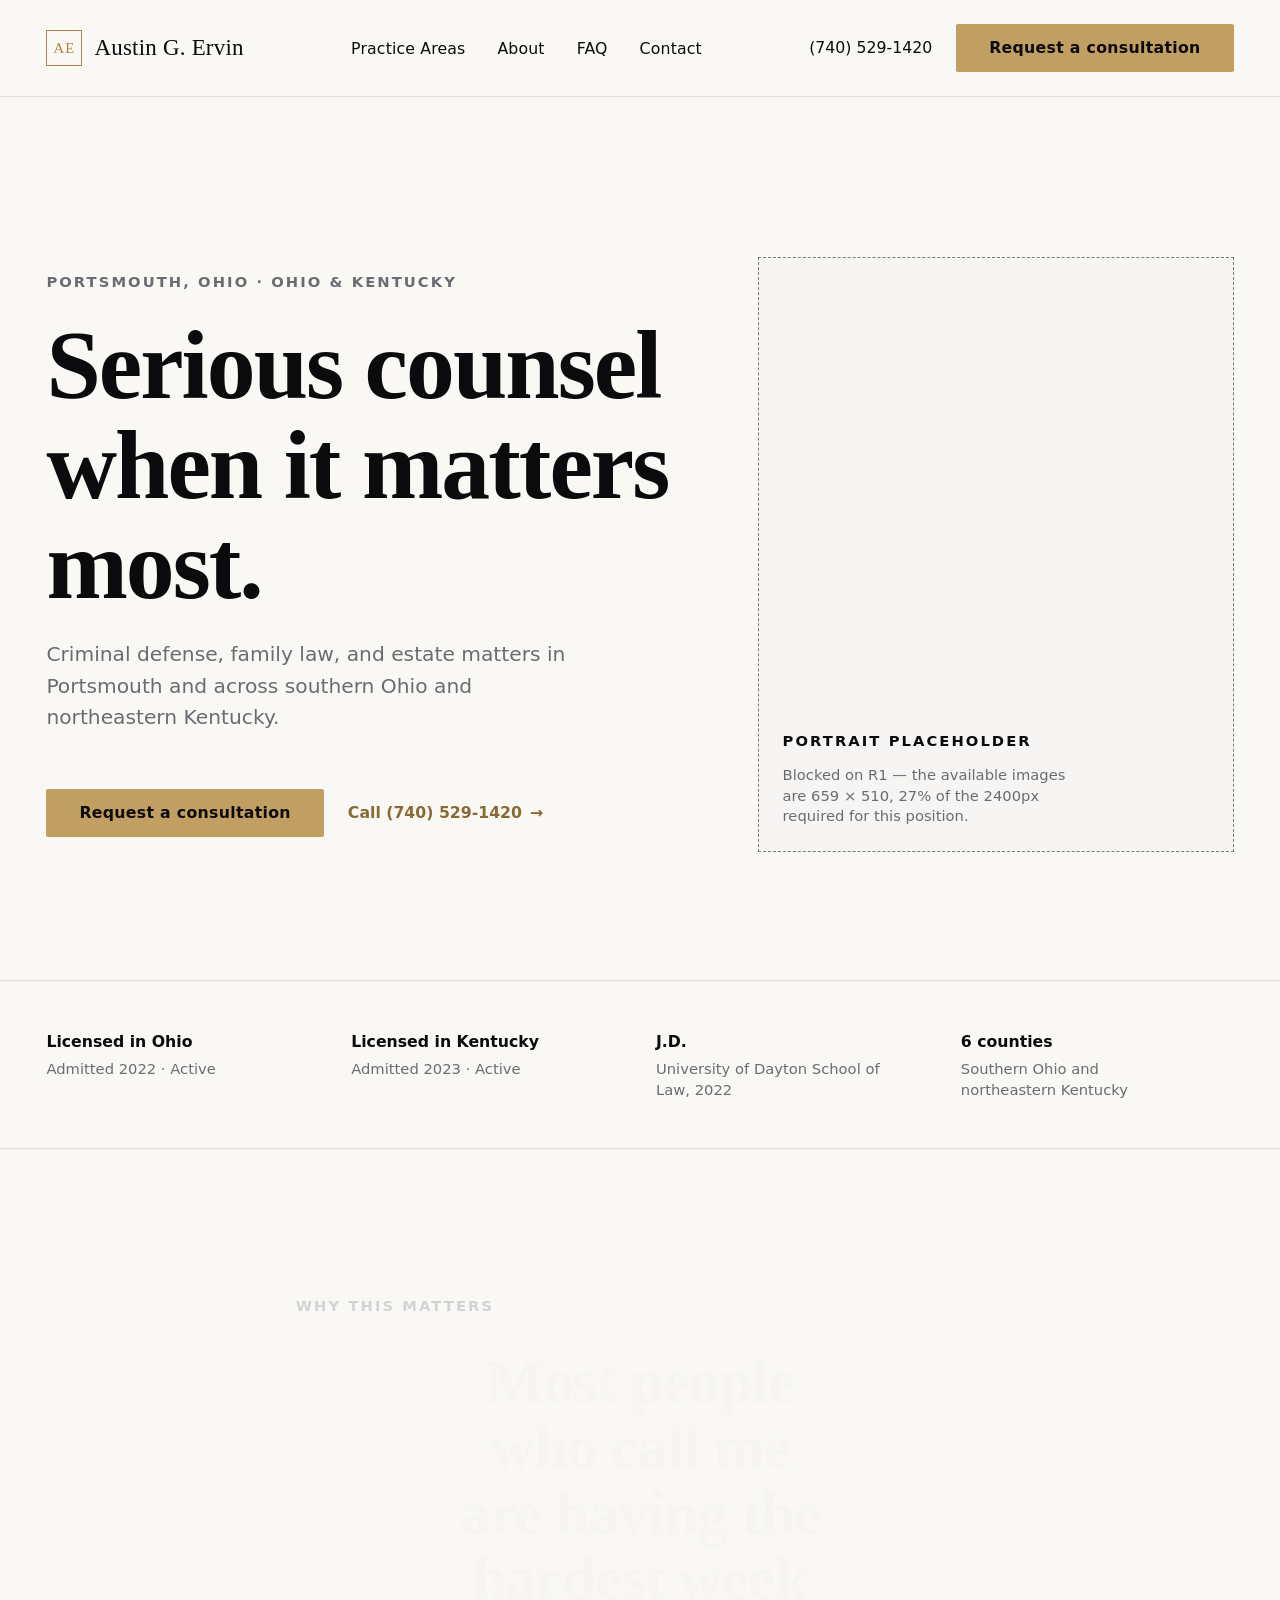
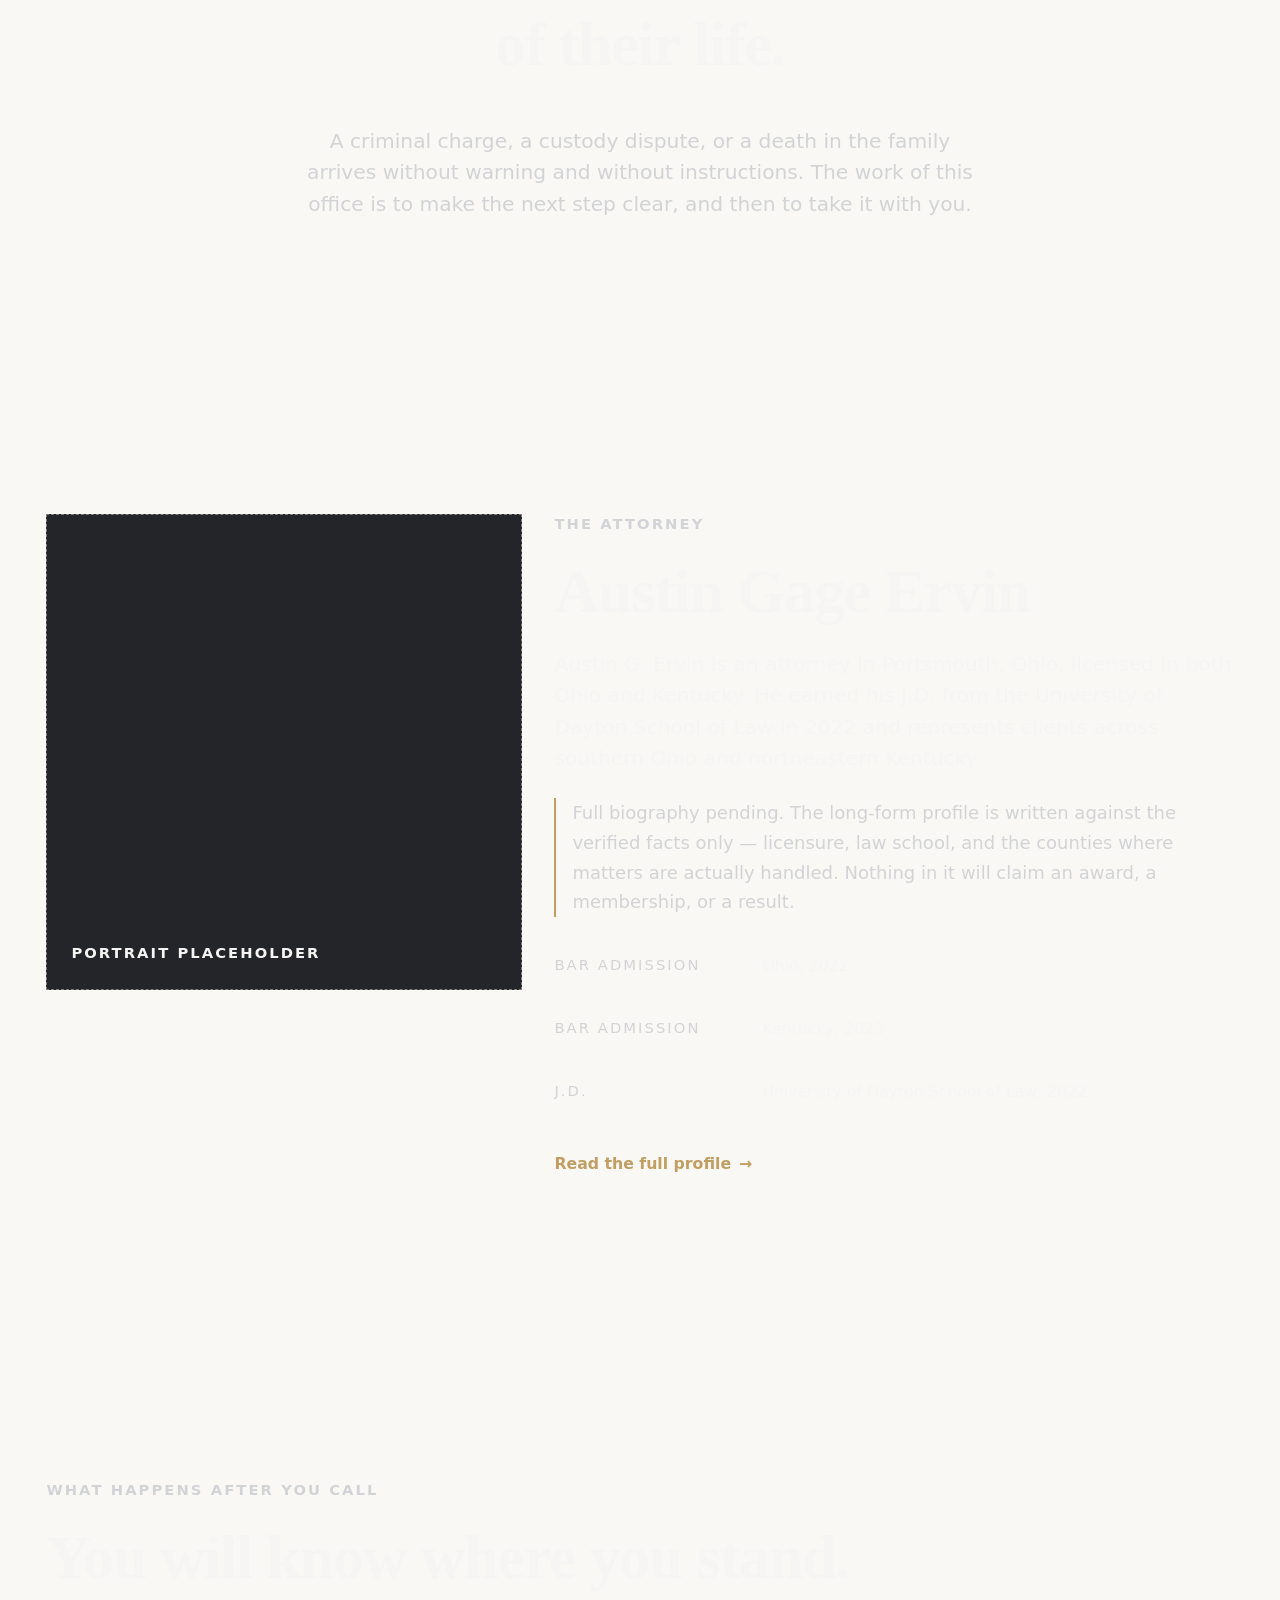
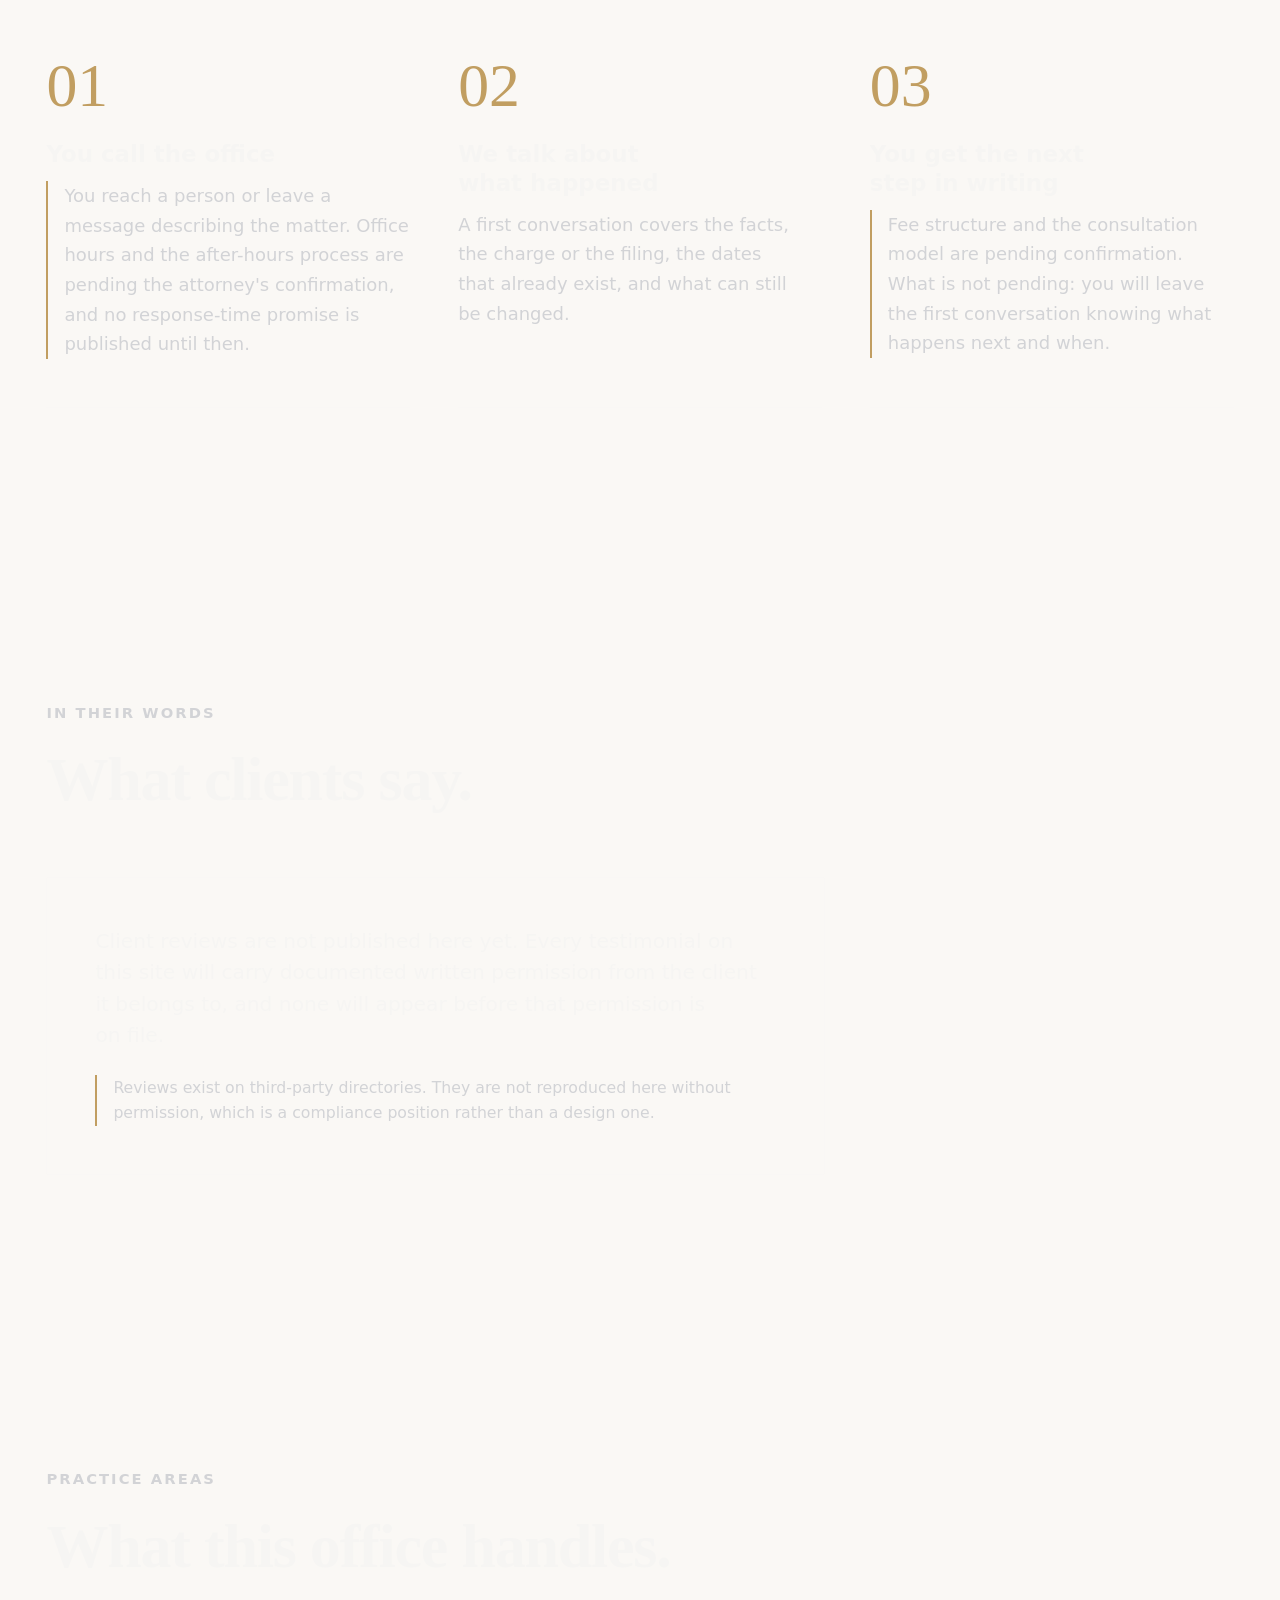
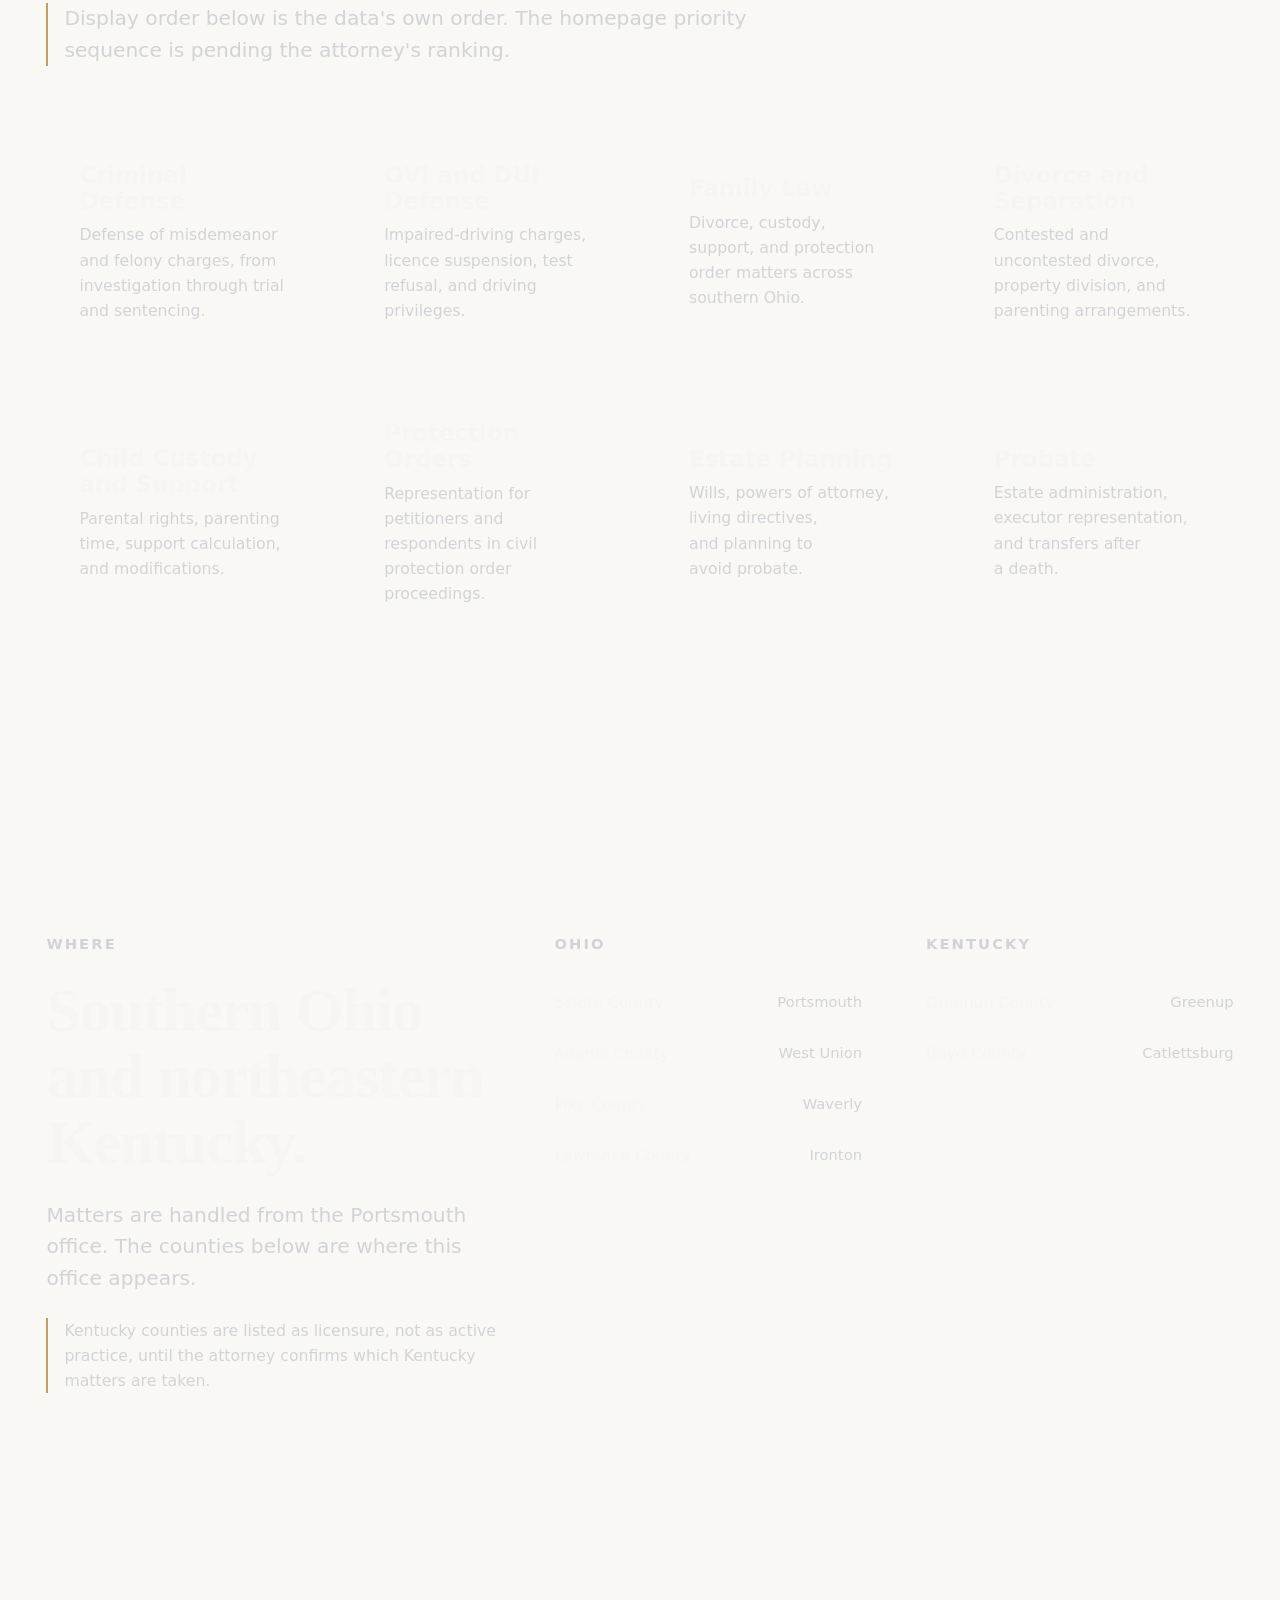
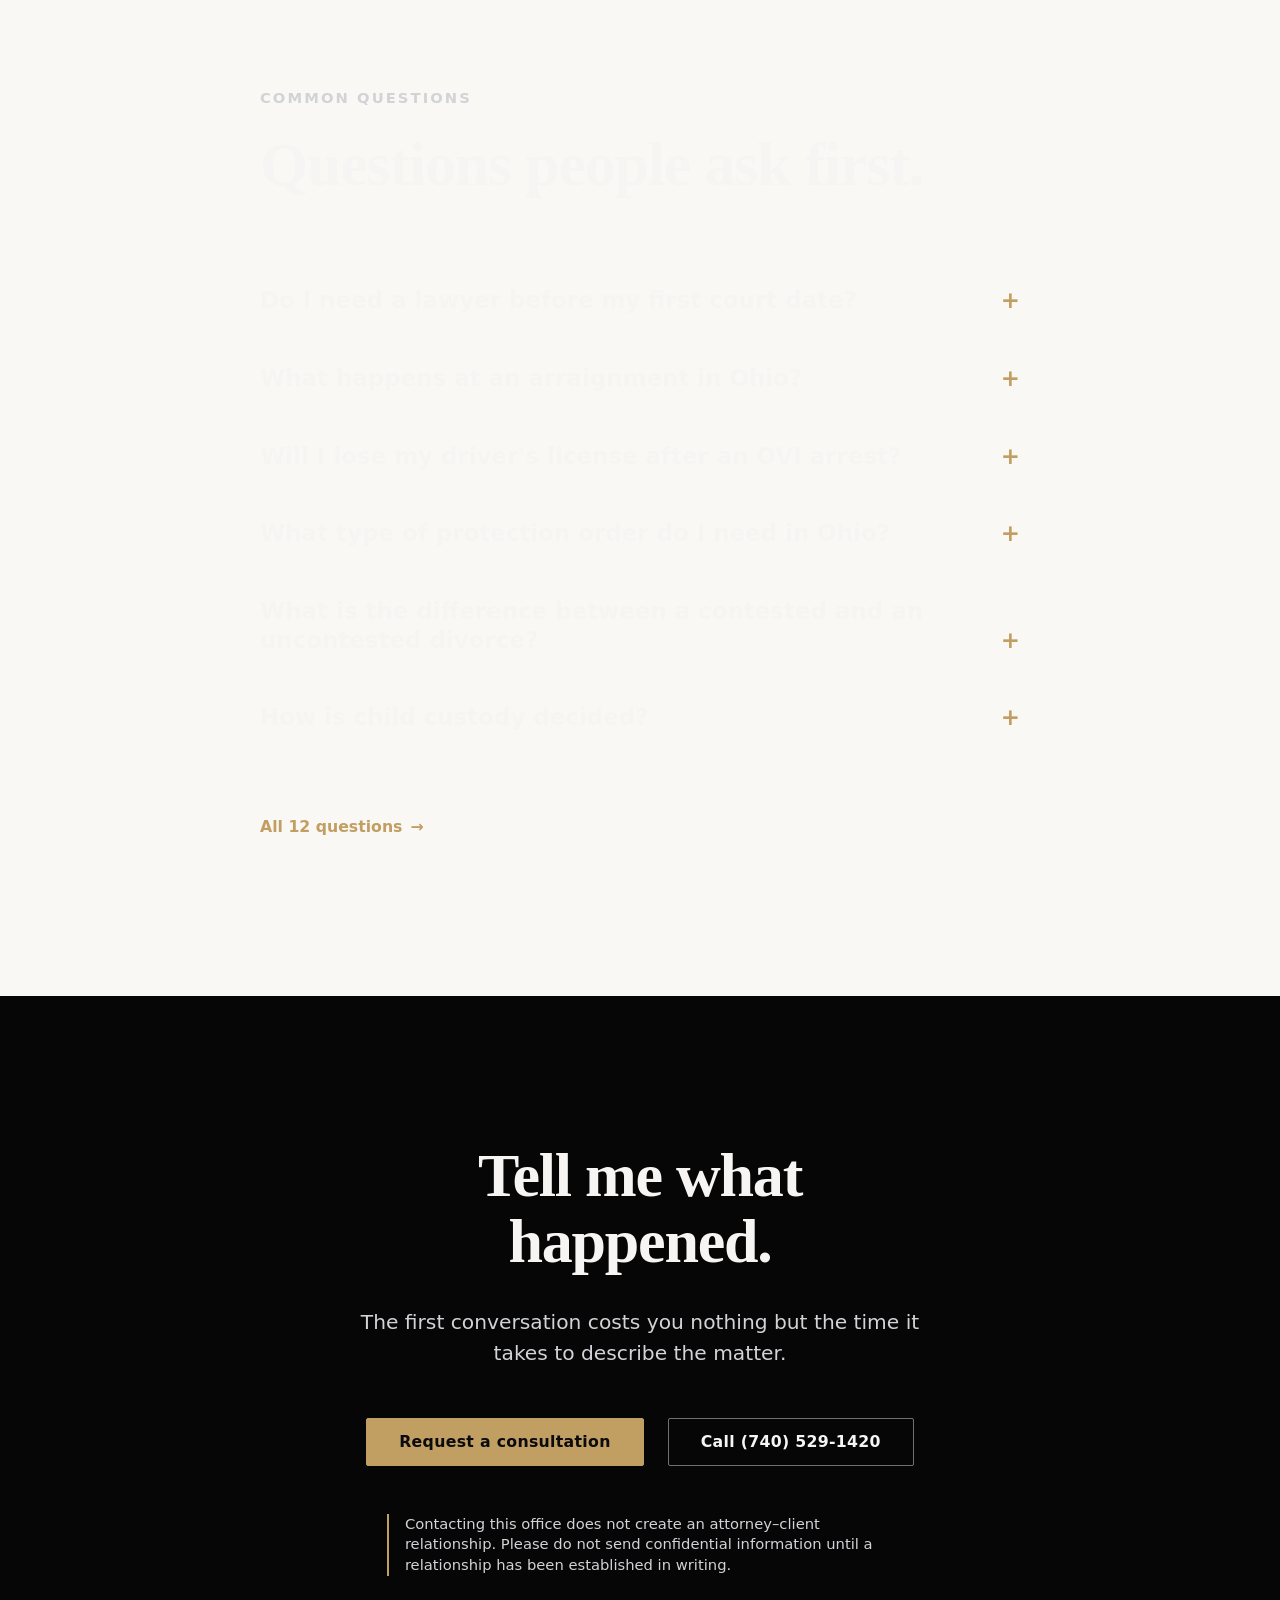
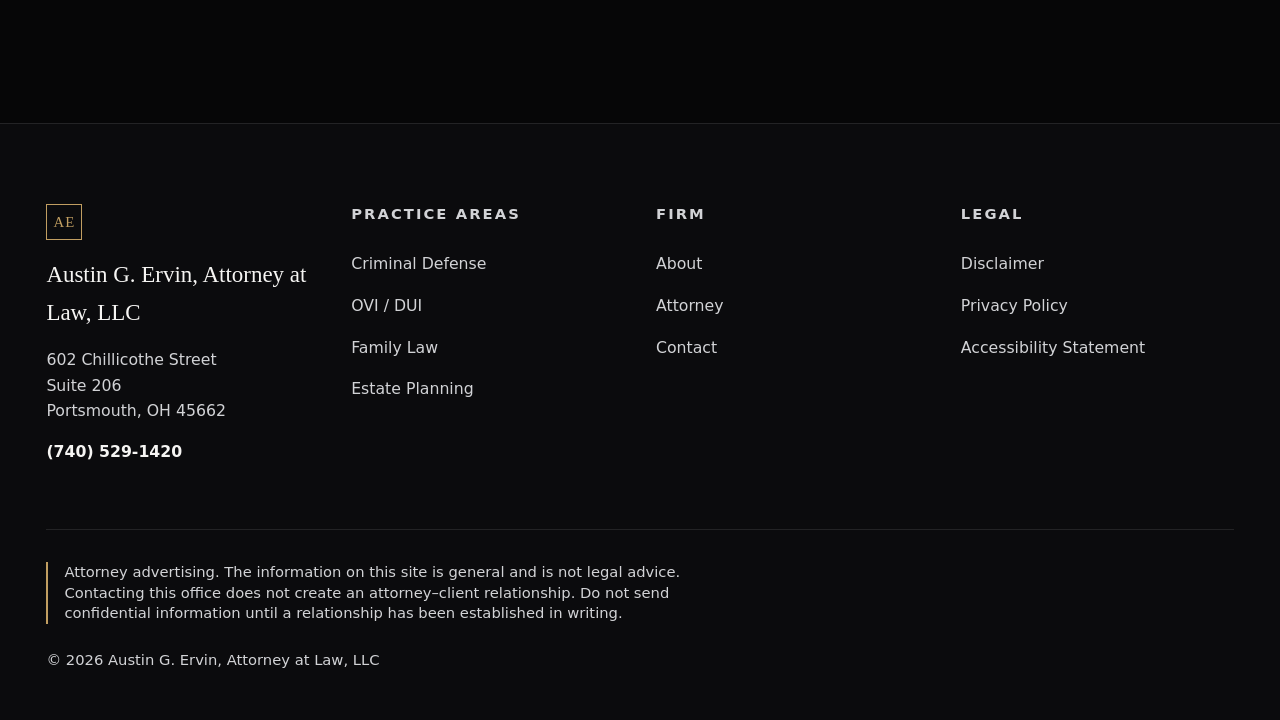
==== index.html @ c5dde7a6 "Initial Austin G. Ervin website foundation" ====
<!DOCTYPE html>
<html lang="en">

<head>

    <meta charset="UTF-8">

    <meta name="viewport" content="width=device-width, initial-scale=1.0">

    <title>Austin G. Ervin, Attorney at Law | Portsmouth, Ohio</title>

    <meta name="description" content="Austin G. Ervin is an attorney in Portsmouth, Ohio, serving southern Ohio and northeastern Kentucky in criminal defense, family law, and estate planning matters."><link rel="stylesheet" href="css/tokens.css">

    <link rel="stylesheet" href="css/base.css">

    <link rel="stylesheet" href="css/layout.css">

    <link rel="stylesheet" href="css/components.css">

    <link rel="stylesheet" href="css/styleIndex.css">

    <link rel="stylesheet" href="css/utilities.css">

</head>

<body data-scene="light">
    <div class="sceneBackdrop" data-sceneBackdrop aria-hidden="true">

        <span class="sceneLayer" data-scene="light" data-motion="scene"></span>

        <span class="sceneLayer" data-scene="dusk" data-motion="scene"></span>

        <span class="sceneLayer" data-scene="dark" data-motion="scene"></span>

    </div>

    <a class="skipLink" href="#mainContent">
        Skip to content
    </a>


    <!-- ============================================================
         SITE HEADER · S01
    ============================================================ --><header class="siteHeader" data-siteHeader>

        <div class="container siteHeaderInner">

            <a class="logoLockup" href="/" aria-label="Austin G. Ervin, Attorney at Law — home">

                <span class="logoMark" aria-hidden="true">AE</span>

                <span class="logoWordmark">Austin G. Ervin</span>

            </a>


            <!-- ============================================================
                 PRIMARY NAVIGATION · S02
            ============================================================ -->

            <nav class="primaryNav" aria-label="Primary">

                <ul class="primaryNavList" role="list">
                    <li>
                        <a class="primaryNavLink" href="/practice-areas/">Practice Areas</a>
                    </li>
                    <li>
                        <a class="primaryNavLink" href="/about/">About</a>
                    </li>
                    <li>
                        <a class="primaryNavLink" href="/faq/">FAQ</a>
                    </li>
                    <li>
                        <a class="primaryNavLink" href="/contact/">Contact</a>
                    </li>

                </ul>

            </nav>


            <div class="headerActions">
                <a class="headerPhone noWrap tabularFigures" href="tel:+17405291420">
                    <span class="visuallyHidden">Call </span>(740) 529-1420
                </a>

                <a class="buttonPrimary headerCta" href="/contact/">
                    Request a consultation
                </a>

                <button
                    class="menuToggle"
                    type="button"
                    aria-expanded="false"
                    aria-controls="mobileMenu"
                    aria-label="Open menu"
                    data-menuToggle
                >
                    <span class="menuToggleBar" aria-hidden="true"></span>
                    <span class="menuToggleBar" aria-hidden="true"></span>
                </button>

            </div>

        </div>

    </header>


    <!-- ============================================================
         MOBILE MENU · S02 overlay

         Renders as a plain, reachable block when JavaScript has
         not run. Nothing here is hidden by CSS alone.
    ============================================================ -->

    <div
        class="mobileMenu"
        id="mobileMenu"
        data-scene="dark"
        data-mobileMenu
        hidden
    >

        <div class="mobileMenuInner container">

            <div class="mobileMenuHead">

                <span class="eyebrow">Menu</span>

                <button
                    class="menuClose"
                    type="button"
                    aria-label="Close menu"
                    data-menuClose
                >
                    Close
                </button>

            </div>

            <nav aria-label="Site">

                <ul class="mobileMenuList" role="list">
                    <li>
                        <a class="mobileMenuLink" href="/practice-areas/">Practice Areas</a>
                    </li>
                    <li>
                        <a class="mobileMenuLink" href="/about/">About</a>
                    </li>
                    <li>
                        <a class="mobileMenuLink" href="/faq/">FAQ</a>
                    </li>
                    <li>
                        <a class="mobileMenuLink" href="/contact/">Contact</a>
                    </li>

                </ul>

            </nav>
            <a class="buttonPrimary isFullWidth" href="tel:+17405291420">
                Call (740) 529-1420
            </a>

        </div>

    </div>


    <main id="mainContent">

        <!-- ============================================================
     S04 · HERO

     Specimen copy. Every line here is subject to the compliance
     gate and none of it is approved.
============================================================ -->

<section class="heroSection" data-scene="light" aria-labelledby="heroHeadline">

    <div class="container">

        <div class="grid heroGrid">

            <div class="heroType">

                <p class="eyebrow">
                    Portsmouth, Ohio · Ohio &amp; Kentucky
                </p>

                <h1 class="heroHeadline" id="heroHeadline">
                    <span class="headlineLine">Serious counsel</span>
                    <span class="headlineLine">when it matters</span>
                    <span class="headlineLine">most.</span>
                </h1>

                <p class="heroLede">
                    Criminal defense, family law, and estate matters in Portsmouth and across
                    southern Ohio and northeastern Kentucky.
                </p>

                <div class="ctaGroup">

                    <a class="buttonPrimary" href="/contact/">
                        Request a consultation
                    </a>
                    <a class="linkArrow noWrap tabularFigures" href="tel:+17405291420">
                        Call (740) 529-1420
                        <span class="linkArrowGlyph" aria-hidden="true">&rarr;</span>
                    </a>

                </div>

            </div>

            <div class="heroPortrait">

                <div class="portraitPlaceholder" role="img" aria-label="Portrait of Austin Gage Ervin — photography pending">

                    <span class="portraitPlaceholderLabel">
                        Portrait placeholder
                    </span>

                    <span class="portraitPlaceholderNote">
                        Blocked on R1 — the available images are 659&nbsp;&times;&nbsp;510,
                        27% of the 2400px required for this position.
                    </span>

                </div>

            </div>

        </div>

    </div>

</section>


<!-- ============================================================
     S05 · TRUST STRIP
============================================================ -->

<section class="trustStrip" data-scene="light" aria-label="Credentials">

    <div class="container">

        <ul class="trustList grid" role="list">
            <li class="trustItem">

                <span class="trustItemValue">
                    Licensed in Ohio
                </span>

                <span class="trustItemLabel">
                    Admitted 2022 · Active
                </span>

            </li>
            <li class="trustItem">

                <span class="trustItemValue">
                    Licensed in Kentucky
                </span>

                <span class="trustItemLabel">
                    Admitted 2023 · Active
                </span>

            </li>
            <li class="trustItem">

                <span class="trustItemValue">J.D.</span>

                <span class="trustItemLabel">University of Dayton School of Law, 2022</span>

            </li>

            <li class="trustItem">

                <span class="trustItemValue">6 counties</span>

                <span class="trustItemLabel">Southern Ohio and northeastern Kentucky</span>

            </li>

        </ul>

    </div>

</section>


<!-- ============================================================
     S06 · POSITIONING STATEMENT

     Owns the light → dusk transition. Five art-directed lines,
     never automatic wrapping.
============================================================ -->

<section class="positioningSection" data-scene="dusk" data-scene-trigger="dusk" aria-labelledby="positioningStatement">

    <div class="container">

        <p class="eyebrow">Why this matters</p>

        <h2 class="statementBlock" id="positioningStatement">
            <span class="statementLine">Most people</span>
            <span class="statementLine">who call me</span>
            <span class="statementLine">are having the</span>
            <span class="statementLine">hardest week</span>
            <span class="statementLine">of their life.</span>
        </h2>

        <p class="positioningParagraph">
            A criminal charge, a custody dispute, or a death in the family arrives without
            warning and without instructions. The work of this office is to make the next step
            clear, and then to take it with you.
        </p>

    </div>

</section>


<!-- ============================================================
     S07 · ATTORNEY INTRODUCTION
============================================================ -->

<section class="attorneySection" data-scene="dusk" aria-labelledby="attorneyName">

    <div class="container">

        <div class="grid attorneyGrid">

            <div class="attorneyPortrait">

                <div class="portraitPlaceholder isSecondary" role="img" aria-label="Portrait of Austin Gage Ervin — photography pending">

                    <span class="portraitPlaceholderLabel">Portrait placeholder</span>

                </div>

            </div>

            <div class="attorneyBody">

                <p class="eyebrow">The attorney</p>

                <h2 class="attorneyName" id="attorneyName">Austin Gage Ervin</h2>

                <p class="attorneyLede">Austin G. Ervin is an attorney in Portsmouth, Ohio, licensed in both Ohio and Kentucky. He earned his J.D. from the University of Dayton School of Law in 2022 and represents clients across southern Ohio and northeastern Kentucky.</p>

                <p class="attorneyProse" data-placeholder="content/attorneys/austin-g-ervin.md">
                    Full biography pending. The long-form profile is written against the verified
                    facts only — licensure, law school, and the counties where matters are actually
                    handled. Nothing in it will claim an award, a membership, or a result.
                </p>

                <dl class="credentialList">
                    <div class="credentialRow">
                        <dt class="credentialLabel">Bar admission</dt>
                        <dd class="credentialValue">
                            Ohio, 2022
                        </dd>
                    </div>
                    <div class="credentialRow">
                        <dt class="credentialLabel">Bar admission</dt>
                        <dd class="credentialValue">
                            Kentucky, 2023
                        </dd>
                    </div>
                    <div class="credentialRow">
                        <dt class="credentialLabel">J.D.</dt>
                        <dd class="credentialValue">University of Dayton School of Law, 2022</dd>
                    </div>

                </dl>

                <a class="linkArrow" href="/attorney/">
                    Read the full profile
                    <span class="linkArrowGlyph" aria-hidden="true">&rarr;</span>
                </a>

            </div>

        </div>

    </div>

</section>


<!-- ============================================================
     S08 · PROCESS

     Non-negotiable per frozen decision A10. This is the section
     that answers the question no competitor answers.
============================================================ -->

<section class="processSection" data-scene="dusk" aria-labelledby="processHeading">

    <div class="container">

        <p class="eyebrow">What happens after you call</p>

        <h2 class="sectionHeading" id="processHeading">
            You will know where you stand.
        </h2>

        <ol class="processList" role="list">

            <li class="processStep">

                <span class="processNumeral" aria-hidden="true">01</span>

                <div class="processStepBody">

                    <h3 class="processStepHeading">You call the office</h3>

                    <p class="processStepText" data-placeholder="gated on Q5">
                        You reach a person or leave a message describing the matter. Office hours
                        and the after-hours process are pending the attorney's confirmation, and
                        no response-time promise is published until then.
                    </p>

                </div>

            </li>

            <li class="processStep">

                <span class="processNumeral" aria-hidden="true">02</span>

                <div class="processStepBody">

                    <h3 class="processStepHeading">We talk about what happened</h3>

                    <p class="processStepText">
                        A first conversation covers the facts, the charge or the filing, the dates
                        that already exist, and what can still be changed.
                    </p>

                </div>

            </li>

            <li class="processStep">

                <span class="processNumeral" aria-hidden="true">03</span>

                <div class="processStepBody">

                    <h3 class="processStepHeading">You get the next step in writing</h3>

                    <p class="processStepText" data-placeholder="gated on Q4">
                        Fee structure and the consultation model are pending confirmation. What is
                        not pending: you will leave the first conversation knowing what happens next
                        and when.
                    </p>

                </div>

            </li>

        </ol>

    </div>

</section>


<!-- ============================================================
     S09 · REVIEWS

     Owns the dusk → dark transition. Testimonials are gated on
     Q8 and the data is deliberately empty, so the designed
     zero-state renders instead of an improvised one.
============================================================ -->

<section class="reviewsSection" data-scene="dark" data-scene-trigger="dark" aria-labelledby="reviewsHeading">

    <div class="container">

        <p class="eyebrow">In their words</p>

        <h2 class="sectionHeading" id="reviewsHeading">
            What clients say.
        </h2>

        <div class="verificationBlock">

            <p class="verificationBlockText">
                Client reviews are not published here yet. Every testimonial on this site will carry
                documented written permission from the client it belongs to, and none will appear
                before that permission is on file.
            </p>

            <p class="verificationBlockNote" data-placeholder="gated on Q8">
                Reviews exist on third-party directories. They are not reproduced here without
                permission, which is a compliance position rather than a design one.
            </p>

        </div>

    </div>

</section>


<!-- ============================================================
     S10 · PRACTICE AREAS
============================================================ -->

<section class="practiceSection" data-scene="dark" aria-labelledby="practiceHeading">

    <div class="container">

        <p class="eyebrow">Practice areas</p>

        <h2 class="sectionHeading" id="practiceHeading">
            What this office handles.
        </h2>

        <p class="sectionLede" data-placeholder="order gated on Q1">
            Display order below is the data's own order. The homepage priority sequence is pending
            the attorney's ranking.
        </p>

        <ul class="practiceGrid grid" role="list">
            <li class="practiceCard">

                <h3 class="practiceCardTitle">
                    <a class="practiceCardLink" href="/practice-areas/criminal-defense/">
                        Criminal Defense
                    </a>
                </h3>

                <p class="practiceCardBlurb">Defense of misdemeanor and felony charges, from investigation through trial and sentencing.</p>

            </li>
            <li class="practiceCard">

                <h3 class="practiceCardTitle">
                    <a class="practiceCardLink" href="/practice-areas/ovi-dui/">
                        OVI and DUI Defense
                    </a>
                </h3>

                <p class="practiceCardBlurb">Impaired-driving charges, licence suspension, test refusal, and driving privileges.</p>

            </li>
            <li class="practiceCard">

                <h3 class="practiceCardTitle">
                    <a class="practiceCardLink" href="/practice-areas/family-law/">
                        Family Law
                    </a>
                </h3>

                <p class="practiceCardBlurb">Divorce, custody, support, and protection order matters across southern Ohio.</p>

            </li>
            <li class="practiceCard">

                <h3 class="practiceCardTitle">
                    <a class="practiceCardLink" href="/practice-areas/divorce/">
                        Divorce and Separation
                    </a>
                </h3>

                <p class="practiceCardBlurb">Contested and uncontested divorce, property division, and parenting arrangements.</p>

            </li>
            <li class="practiceCard">

                <h3 class="practiceCardTitle">
                    <a class="practiceCardLink" href="/practice-areas/child-custody/">
                        Child Custody and Support
                    </a>
                </h3>

                <p class="practiceCardBlurb">Parental rights, parenting time, support calculation, and modifications.</p>

            </li>
            <li class="practiceCard">

                <h3 class="practiceCardTitle">
                    <a class="practiceCardLink" href="/practice-areas/protection-orders/">
                        Protection Orders
                    </a>
                </h3>

                <p class="practiceCardBlurb">Representation for petitioners and respondents in civil protection order proceedings.</p>

            </li>
            <li class="practiceCard">

                <h3 class="practiceCardTitle">
                    <a class="practiceCardLink" href="/practice-areas/estate-planning/">
                        Estate Planning
                    </a>
                </h3>

                <p class="practiceCardBlurb">Wills, powers of attorney, living directives, and planning to avoid probate.</p>

            </li>
            <li class="practiceCard">

                <h3 class="practiceCardTitle">
                    <a class="practiceCardLink" href="/practice-areas/probate/">
                        Probate
                    </a>
                </h3>

                <p class="practiceCardBlurb">Estate administration, executor representation, and transfers after a death.</p>

            </li>

        </ul>

    </div>

</section>


<!-- ============================================================
     S11 · SERVICE AREAS
============================================================ -->

<section class="serviceAreaSection" data-scene="dark" aria-labelledby="serviceAreaHeading">

    <div class="container">

        <div class="grid serviceAreaGrid">

            <div class="serviceAreaIntro">

                <p class="eyebrow">Where</p>

                <h2 class="sectionHeading" id="serviceAreaHeading">
                    Southern Ohio and northeastern Kentucky.
                </h2>

                <p class="sectionLede">
                    Matters are handled from the Portsmouth office. The counties below are where
                    this office appears.
                </p>

                <p class="sectionNote" data-placeholder="gated on Q3">
                    Kentucky counties are listed as licensure, not as active practice, until the
                    attorney confirms which Kentucky matters are taken.
                </p>

            </div>

            <div class="serviceAreaLists">

                <div class="serviceAreaGroup">

                    <h3 class="eyebrow">Ohio</h3>

                    <ul class="countyList" role="list">
                        <li class="countyItem">
                            Scioto County
                            <span class="countySeat">Portsmouth</span>
                        </li>
                        <li class="countyItem">
                            Adams County
                            <span class="countySeat">West Union</span>
                        </li>
                        <li class="countyItem">
                            Pike County
                            <span class="countySeat">Waverly</span>
                        </li>
                        <li class="countyItem">
                            Lawrence County
                            <span class="countySeat">Ironton</span>
                        </li>
                    </ul>

                </div>

                <div class="serviceAreaGroup">

                    <h3 class="eyebrow">Kentucky</h3>

                    <ul class="countyList" role="list">
                        <li class="countyItem">
                            Greenup County
                            <span class="countySeat">Greenup</span>
                        </li>
                        <li class="countyItem">
                            Boyd County
                            <span class="countySeat">Catlettsburg</span>
                        </li>
                    </ul>

                </div>

            </div>

        </div>

    </div>

</section>


<!-- ============================================================
     S12 · FAQ PREVIEW

     Native <details>. Correct keyboard and screen-reader
     behaviour at zero JavaScript cost, and it works with the
     whole script layer deleted.
============================================================ -->

<section class="faqSection" data-scene="dark" aria-labelledby="faqHeading">

    <div class="container containerNarrow">

        <p class="eyebrow">Common questions</p>

        <h2 class="sectionHeading" id="faqHeading">
            Questions people ask first.
        </h2>

        <div class="faqList">
            <details class="faqItem">

                <summary class="faqQuestion">Do I need a lawyer before my first court date?</summary>

                <div class="faqAnswer" data-placeholder="content/faqs/doINeedALawyerBeforeCourt.md">

                    <p>
                        Answer pending legal review. This question is written against
                        Ohio procedure.
                    </p>

                </div>

            </details>
            <details class="faqItem">

                <summary class="faqQuestion">What happens at an arraignment in Ohio?</summary>

                <div class="faqAnswer" data-placeholder="content/faqs/whatHappensAtArraignment.md">

                    <p>
                        Answer pending legal review. This question is written against
                        Ohio procedure and cites a statute, so it does not publish
                        until the attorney of record has approved the citation.
                    </p>

                </div>

            </details>
            <details class="faqItem">

                <summary class="faqQuestion">Will I lose my driver&#39;s license after an OVI arrest?</summary>

                <div class="faqAnswer" data-placeholder="content/faqs/willILoseMyLicense.md">

                    <p>
                        Answer pending legal review. This question is written against
                        Ohio procedure and cites a statute, so it does not publish
                        until the attorney of record has approved the citation.
                    </p>

                </div>

            </details>
            <details class="faqItem">

                <summary class="faqQuestion">What type of protection order do I need in Ohio?</summary>

                <div class="faqAnswer" data-placeholder="content/faqs/whichProtectionOrder.md">

                    <p>
                        Answer pending legal review. This question is written against
                        Ohio procedure and cites a statute, so it does not publish
                        until the attorney of record has approved the citation.
                    </p>

                </div>

            </details>
            <details class="faqItem">

                <summary class="faqQuestion">What is the difference between a contested and an uncontested divorce?</summary>

                <div class="faqAnswer" data-placeholder="content/faqs/contestedVsUncontested.md">

                    <p>
                        Answer pending legal review. This question is written against
                        Ohio procedure.
                    </p>

                </div>

            </details>
            <details class="faqItem">

                <summary class="faqQuestion">How is child custody decided?</summary>

                <div class="faqAnswer" data-placeholder="content/faqs/howIsCustodyDecided.md">

                    <p>
                        Answer pending legal review. This question is written against
                        Ohio procedure and cites a statute, so it does not publish
                        until the attorney of record has approved the citation.
                    </p>

                </div>

            </details>

        </div>

        <a class="linkArrow" href="/faq/">
            All 12 questions
            <span class="linkArrowGlyph" aria-hidden="true">&rarr;</span>
        </a>

    </div>

</section>


<!-- ============================================================
     S13 · FINAL CTA
============================================================ -->

<section class="finalCtaSection" data-scene="dark" data-surface="sunken" aria-labelledby="finalCtaHeading">

    <div class="container">

        <h2 class="finalCtaHeading" id="finalCtaHeading">
            <span class="headlineLine">Tell me what</span>
            <span class="headlineLine">happened.</span>
        </h2>

        <p class="finalCtaLede">
            The first conversation costs you nothing but the time it takes to describe the matter.
        </p>

        <div class="ctaGroup isCentred">

            <a class="buttonPrimary" href="/contact/">
                Request a consultation
            </a>
            <a class="buttonGhost noWrap tabularFigures" href="tel:+17405291420">
                Call (740) 529-1420
            </a>

        </div>

        <p class="finalCtaNote" data-placeholder="compliance/noRelationship.md">
            Contacting this office does not create an attorney–client relationship. Please do not
            send confidential information until a relationship has been established in writing.
        </p>

    </div>

</section>


    </main>


    <!-- ============================================================
         SITE FOOTER · S14
    ============================================================ -->

    <footer class="siteFooter" data-scene="dark">

        <div class="container">

            <div class="grid siteFooterGrid">

                <div class="siteFooterIdentity">

                    <span class="logoMark" aria-hidden="true">AE</span>

                    <p class="siteFooterName">Austin G. Ervin, Attorney at Law, LLC</p>
                    <address class="siteFooterAddress">
                        602 Chillicothe Street<br>
                        Suite 206<br>
                        Portsmouth, OH 45662
                    </address>

                    <a class="siteFooterPhone noWrap tabularFigures" href="tel:+17405291420">
                        (740) 529-1420
                    </a>

                </div>
                <div class="siteFooterColumn">

                    <h2 class="eyebrow">Practice Areas</h2>

                    <ul class="siteFooterList" role="list">
                        <li>
                            <a href="/practice-areas/criminal-defense/">Criminal Defense</a>
                        </li>
                        <li>
                            <a href="/practice-areas/ovi-dui/">OVI / DUI</a>
                        </li>
                        <li>
                            <a href="/practice-areas/family-law/">Family Law</a>
                        </li>
                        <li>
                            <a href="/practice-areas/estate-planning/">Estate Planning</a>
                        </li>

                    </ul>

                </div>
                <div class="siteFooterColumn">

                    <h2 class="eyebrow">Firm</h2>

                    <ul class="siteFooterList" role="list">
                        <li>
                            <a href="/about/">About</a>
                        </li>
                        <li>
                            <a href="/attorney/">Attorney</a>
                        </li>
                        <li>
                            <a href="/contact/">Contact</a>
                        </li>

                    </ul>

                </div>
                <div class="siteFooterColumn">

                    <h2 class="eyebrow">Legal</h2>

                    <ul class="siteFooterList" role="list">
                        <li>
                            <a href="/disclaimer/">Disclaimer</a>
                        </li>
                        <li>
                            <a href="/privacy-policy/">Privacy Policy</a>
                        </li>
                        <li>
                            <a href="/accessibility-statement/">Accessibility Statement</a>
                        </li>

                    </ul>

                </div>

            </div>

            <div class="siteFooterLegal">

                <p class="disclaimerText" data-placeholder="compliance/attorneyAdvertising.md">
                    Attorney advertising. The information on this site is general and is not legal
                    advice. Contacting this office does not create an attorney–client relationship.
                    Do not send confidential information until a relationship has been established
                    in writing.
                </p>

                <p class="siteFooterCopyright">
                    &copy; 2026 Austin G. Ervin, Attorney at Law, LLC
                </p>

            </div>

        </div>

    </footer>

    <script src="js/siteJS.js" defer></script>
    <script src="js/indexJS.js" defer></script>

</body>

</html>
---- css/tokens.css ----
/* ============================================================
   TOKENS — LAYER 0

   GENERATED FROM data/theme.json. DO NOT EDIT.

   Regenerate with:
     node bin/generateStyles.js <clientRoot> <schemaRoot>

   Hand-editing this file breaks the chain between what the
   validator checks and what the browser paints, which is the
   only reason the contrast gate means anything.
============================================================ */

/* ============================================================
   FONT FACES
============================================================ */

@font-face
{

    font-family: 'Cormorant Garamond';

    src: url('../fonts/cormorantGaramond-500-subset.woff2') format('woff2');

    font-weight: 500;

    font-style: normal;

    font-display: swap;

}

@font-face
{

    font-family: 'Cormorant Garamond';

    src: url('../fonts/cormorantGaramond-600-subset.woff2') format('woff2');

    font-weight: 600;

    font-style: normal;

    font-display: swap;

}

@font-face
{

    font-family: 'Cormorant Garamond Fallback';

    src: local('Georgia');

    ascent-override: 95%;

    descent-override: 25%;

    line-gap-override: 0%;

    size-adjust: 100%;

}

@font-face
{

    font-family: 'Inter';

    src: url('../fonts/inter-variable-subset.woff2') format('woff2');

    font-weight: 400 600;

    font-style: normal;

    font-display: swap;

}

@font-face
{

    font-family: 'Inter Fallback';

    src: local('Segoe UI');

    ascent-override: 90%;

    descent-override: 22%;

    line-gap-override: 0%;

    size-adjust: 100%;

}

/* ============================================================
   LAYER 1 — PRIMITIVES
============================================================ */

/* Raw brand values, named by what they ARE.
   Components never consume this layer (MNT-002). */

:root
{

    --colorGold: #C19E61;

    --colorGoldDark: #A98445;

    --colorGoldLight: #D0AF77;

    --colorGoldInk: #8A6A33;

    --colorBlack: #0B0B0D;

    --colorBlackDeep: #060607;

    --colorCharcoal: #18181B;

    --colorSurface: #242529;

    --colorWhite: #F6F5F3;

    --colorWarm: #FAF8F5;

    --colorWarmDeep: #F0EDE7;

    --colorText: #D2D3D6;

    --colorMuted: #8A8C93;

    --colorMutedInk: #6A6C72;

}

/* ============================================================
   LAYERS 2 & 3 — SEMANTIC TOKENS, SCENE-SCOPED
============================================================ */

/* Components consume this layer only. A scene change is a
   data-attribute change, not a stylesheet swap — which is why
   no component is written twice. */

:root,
[data-scene="light"]
{

    --surfaceBase: #FAF8F5;

    --surfaceRaised: #F6F5F3;

    --surfaceSunken: #FAF8F5;

    --textPrimary: #0B0B0D;

    --textSecondary: #6A6C72;

    --textMuted: #6A6C72;

    --textLink: #8A6A33;

    --textOnAccent: #0B0B0D;

    --accentPrimary: #C19E61;

    --accentStroke: #A98445;

    --borderSubtle: rgb(11 11 13 / 0.1);

    --borderInteractive: rgb(11 11 13 / 0.52);

    --focusRing: #A98445;

}

[data-scene="dusk"]
{

    --surfaceBase: #18181B;

    --surfaceRaised: #242529;

    --surfaceSunken: #0B0B0D;

    --textPrimary: #F6F5F3;

    --textSecondary: #D2D3D6;

    --textMuted: #D2D3D6;

    --textLink: #C19E61;

    --textOnAccent: #0B0B0D;

    --accentPrimary: #C19E61;

    --accentStroke: #C19E61;

    --borderSubtle: rgb(246 245 243 / 0.1);

    --borderInteractive: rgb(246 245 243 / 0.44);

    --focusRing: #C19E61;

}

[data-scene="dark"]
{

    --surfaceBase: #0B0B0D;

    --surfaceRaised: #242529;

    --surfaceSunken: #060607;

    --textPrimary: #F6F5F3;

    --textSecondary: #D2D3D6;

    --textMuted: #D2D3D6;

    --textLink: #C19E61;

    --textOnAccent: #0B0B0D;

    --accentPrimary: #C19E61;

    --accentStroke: #C19E61;

    --borderSubtle: rgb(246 245 243 / 0.1);

    --borderInteractive: rgb(246 245 243 / 0.44);

    --focusRing: #C19E61;

}

[data-scene="dark"] [data-surface="sunken"]
{

    --borderInteractive: rgb(246 245 243 / 0.48);

}

/* ============================================================
   TYPOGRAPHY
============================================================ */

:root
{

    --fontFamilyDisplay: 'Cormorant Garamond', 'Cormorant Garamond Fallback', Georgia, 'Times New Roman', serif;

    --fontFamilyBody: 'Inter', 'Inter Fallback', system-ui, -apple-system, 'Segoe UI', sans-serif;

}

:root
{

    --fontDisplayXl: clamp(2.875rem, 1.536rem + 5.714vw, 7.25rem);

    --lineHeightDisplayXl: 1.02;

    --fontDisplayLg: clamp(2.125rem, 1.398rem + 3.102vw, 4.5rem);

    --lineHeightDisplayLg: 1.06;

    --fontDisplayMd: clamp(1.625rem, 1.357rem + 1.143vw, 2.5rem);

    --lineHeightDisplayMd: 1.12;

    --fontProcessNumeral: clamp(2rem, 1.230rem + 3.286vw, 4.1875rem);

    --lineHeightProcessNumeral: 1;

    --fontHeadingSm: clamp(1.25rem, 1.173rem + 0.327vw, 1.5rem);

    --lineHeightHeadingSm: 1.25;

    --fontBodyLg: clamp(1.125rem, 1.068rem + 0.245vw, 1.3125rem);

    --lineHeightBodyLg: 1.55;

    --fontBody: 1.0625rem;

    --lineHeightBody: 1.65;

    --fontBodySm: clamp(0.9375rem, 0.918rem + 0.082vw, 1rem);

    --lineHeightBodySm: 1.6;

    --fontCaption: clamp(0.875rem, 0.856rem + 0.082vw, 0.9375rem);

    --lineHeightCaption: 1.4;

}

@media (min-width: 1024px)
{

    :root
    {

        --fontBody: 1.125rem;

    }

}

:root
{

    --trackingDisplay: -0.02em;

    --trackingBody: 0;

    --trackingCaption: 0.14em;

    --measureDisplay: 14ch;

    --measureHeading: 18ch;

    --measureBody: 68ch;

}

/* ============================================================
   SPACING
============================================================ */

:root
{

    --space1: 0.25rem;

    --space2: 0.5rem;

    --space3: 0.75rem;

    --space4: 1rem;

    --space5: 1.5rem;

    --space6: 2rem;

    --space7: 2.5rem;

    --space8: 3rem;

    --space9: 4rem;

    --space10: 5rem;

    --space11: 6rem;

    --space12: 8rem;

    --space13: 10rem;

    --space14: 12.5rem;

    --sectionPaddingBlock: clamp(4.5rem, 2rem + 9vw, 12.5rem);

    --sectionPaddingBlockTight: clamp(3rem, 1.5rem + 5.5vw, 7.5rem);

}

/* ============================================================
   LAYOUT
============================================================ */

:root
{

    --breakpointSm: 480px;

    --breakpointMd: 768px;

    --breakpointLg: 1024px;

    --breakpointXl: 1200px;

    --breakpointXxl: 1440px;

    --containerMax: 1240px;

    --containerWide: 1440px;

    --containerNarrow: 760px;

    --containerGutter: clamp(1.25rem, 0.5rem + 3vw, 4rem);

    --borderHairline: 1px;

    --headerClearance: 6rem;

}

/* ── Grid geometry — the only breakpoints in the system ── */

:root
{

    --gridColumns: 4;

    --gridGap: var(--space5);

}

@media (min-width: 768px)
{

    :root
    {

        --gridColumns: 8;

        --gridGap: var(--space6);

    }

}

@media (min-width: 1024px)
{

    :root
    {

        --gridColumns: 12;

        --gridGap: var(--space6);

    }

}

/* ============================================================
   RADII, STACKING, MOTION
============================================================ */

:root
{

    --radiusNone: 0;

    --radiusButton: 2px;

    --radiusCard: 2px;

    --radiusImage: 0;

    --zBackdrop: -1;

    --zBase: 0;

    --zRaised: 10;

    --zHeader: 100;

    --zMegaPanel: 110;

    --zOverlay: 200;

    --zSkipLink: 300;

    --durationRespond: 200ms;

    --durationExit: 220ms;

    --durationReveal: 620ms;

    --durationSettle: 700ms;

    --durationDescend: 900ms;

    --easeEntrance: cubic-bezier(0.16, 1, 0.30, 1);

    --easeExit: cubic-bezier(0.40, 0.00, 1.00, 1.00);

    --easeRespond: cubic-bezier(0.33, 0.00, 0.33, 1.00);

    --easeEnvironmental: cubic-bezier(0.45, 0.05, 0.55, 0.95);

    --motionStagger: 60ms;

    --motionStaggerMaxItems: 6;

    --durationSceneReduced: 200ms;

}

/* ============================================================
   ELEMENT DEFAULTS
============================================================ */

/* Zero specificity. A component overrides any of these with a
   single class and no !important. */

:where(body)
{

    font-size: var(--fontBody);

    line-height: var(--lineHeightBody);

    font-family: var(--fontFamilyBody);

    letter-spacing: var(--trackingBody);

}

:where(h1)
{

    font-size: var(--fontDisplayXl);

    line-height: var(--lineHeightDisplayXl);

    font-family: var(--fontFamilyDisplay);

    letter-spacing: var(--trackingDisplay);

}

:where(h2)
{

    font-size: var(--fontDisplayLg);

    line-height: var(--lineHeightDisplayLg);

    font-family: var(--fontFamilyDisplay);

    letter-spacing: var(--trackingDisplay);

}

:where(h3)
{

    font-size: var(--fontDisplayMd);

    line-height: var(--lineHeightDisplayMd);

    font-family: var(--fontFamilyDisplay);

    letter-spacing: var(--trackingDisplay);

}

:where(h4, h5, h6)
{

    font-size: var(--fontHeadingSm);

    line-height: var(--lineHeightHeadingSm);

}

:where(small, figcaption)
{

    font-size: var(--fontCaption);

    line-height: var(--lineHeightCaption);

    letter-spacing: var(--trackingCaption);

}

:where(p)
{

    max-width: var(--measureBody);

}
---- css/base.css ----
/* ============================================================
   FRAMEWORK FILE — COPIED, NOT AUTHORED HERE.

   Edit it in the framework, then regenerate. A local edit is
   overwritten on the next run and does not reach any other site.
============================================================ */

/* ============================================================
   BASE — LAYER 1

   Reset, root typography, focus treatment, reduced motion,
   forced colours, print.

   Framework file. It is identical for every firm and contains no
   client value and no breakpoint — every number that varies by
   firm arrives through a custom property emitted into
   tokens.css, which is the only generated stylesheet.

   It also references only token names the framework fixes, never
   a name a firm invented. `--fontHeadingSm` exists because one
   client called a step `headingSm`; the element sizes that need
   such a name are emitted into tokens.css instead, from
   `typography.elementDefaults`. See src/styles/tokenContract.ts.

   Where a literal appears here it is a rule constant, not a
   design value: the 2px focus ring is ACC-004, not a preference.

   Load order: tokens.css → base.css → layout.css → components
============================================================ */


/* ============================================================
   RESET
============================================================ */

*,
*::before,
*::after
{

    box-sizing: border-box;

}


html
{

    /* A focused element must never land beneath the sticky header.
       WCAG 2.2 SC 2.4.11, ACC-005. */
    scroll-padding-block-start: var(--headerClearance);

    -webkit-text-size-adjust: 100%;

    text-size-adjust: 100%;

}


body,
h1,
h2,
h3,
h4,
h5,
h6,
p,
figure,
blockquote,
dl,
dd,
ul,
ol
{

    margin: 0;

}


ul[role='list'],
ol[role='list']
{

    padding: 0;

    list-style: none;

}


img,
picture,
svg,
video
{

    display: block;

    max-width: 100%;

}


img
{

    /* Photography is never rounded on this system. */
    border-radius: var(--radiusImage);

    height: auto;

}


input,
button,
textarea,
select
{

    font: inherit;

    color: inherit;

}


button
{

    background: none;

    border: 0;

    padding: 0;

}


/* ============================================================
   ROOT TYPOGRAPHY

   Sizes are not set here. Which step a heading uses is a fact
   only the theme holds, so those assignments are emitted into
   tokens.css from `typography.elementDefaults`. What is set here
   is everything that is true of the elements regardless of firm.
============================================================ */

body
{

    background-color: var(--surfaceBase);

    text-wrap: pretty;

}


/* An element that declares a scene establishes that scene's text
   colour for everything inside it.

   Without this, `color` is resolved once — at <body> — and
   inherited as a computed colour that no descendant re-reads, so
   a section reassigning `--textPrimary` reassigns a token
   nothing consumes. Every heading on a dark section then renders
   in the light scene's ink.

   The defect hides whenever the body's scene happens to match
   the section's, which is exactly what a scene observer arranges
   at runtime: it was invisible with the script running and
   measured 1:1 with the script deleted. Scene-scoped tokens only
   work if something consumes them at the scope that sets them.
   See L34. */

[data-scene]
{

    color: var(--textPrimary);

}


/* Display headings never wrap by accident — the line breaks in
   this design are art-directed, and `balance` is the floor
   beneath that, not a substitute for it. */

h1,
h2,
h3
{

    font-weight: 600;

    text-wrap: balance;

}


/* Interface headings are set in the body face on purpose. They
   are scanned under stress, and a grotesque scans measurably
   faster than a high-contrast serif. Premium here means
   legible. */

h4,
h5,
h6
{

    font-family: var(--fontFamilyBody);

    font-weight: 600;

    letter-spacing: 0;

    text-wrap: balance;

}


strong,
b
{

    font-weight: 600;

}


/* ── Links ── */

a
{

    color: var(--textLink);

    text-decoration-thickness: from-font;

    text-underline-offset: 0.18em;

}


a:hover
{

    text-decoration-thickness: 2px;

}


/* ── Rules ── */

hr
{

    border: 0;

    border-block-start: var(--borderHairline) solid var(--borderSubtle);

    margin: 0;

}


::selection
{

    background-color: var(--accentPrimary);

    color: var(--textOnAccent);

}


/* ============================================================
   FOCUS — ACC-004

   Scene-aware, because a gold ring is invisible on the light
   scene and beautiful on the dark one. Never animated: focus
   must be instantaneous, and a transition on an outline is the
   difference between a keyboard-navigable site and a guessing
   game.
============================================================ */

:focus-visible
{

    outline: 2px solid var(--focusRing);

    outline-offset: 2px;

    transition: none;

}


:focus:not(:focus-visible)
{

    outline: none;

}


/* ============================================================
   MOTION PREFERENCE — ACC-007

   Motion is removed, not accelerated. Scene changes are the one
   exception and hold at the declared floor, because inverting
   most of a viewport in a single frame strobes on a fast scroll
   — the exact sensory event the preference exists to prevent.
============================================================ */

@media (prefers-reduced-motion: reduce)
{

    *,
    *::before,
    *::after
    {

        animation-duration: 0.01ms !important;

        animation-iteration-count: 1 !important;

        transition-duration: 0.01ms !important;

        scroll-behavior: auto !important;

    }

    [data-motion='scene'],
    [data-motion='scene']::before,
    [data-motion='scene']::after
    {

        transition-duration: var(--durationSceneReduced) !important;

    }

}


/* ============================================================
   FORCED COLOURS

   Not an AA requirement, but this design is unusually exposed to
   it: hairline borders and value-based depth are exactly what a
   forced palette discards.
============================================================ */

@media (forced-colors: active)
{

    hr,
    [data-surface],
    .card
    {

        border-color: CanvasText;

    }

    :focus-visible
    {

        outline-color: Highlight;

    }

}


/* ============================================================
   PRINT

   A visitor printing a page is usually taking an address or a
   phone number to a phone call. Give them the document, not the
   interface.
============================================================ */

@media print
{

    body
    {

        background: #FFFFFF;

        color: #000000;

        font-size: 12pt;

    }

    a
    {

        color: #000000;

        text-decoration: underline;

    }

    a[href^='http']::after
    {

        content: ' (' attr(href) ')';

        font-size: 10pt;

        word-break: break-all;

    }

    [data-print='hide']
    {

        display: none;

    }

}
---- css/layout.css ----
/* ============================================================
   FRAMEWORK FILE — COPIED, NOT AUTHORED HERE.

   Edit it in the framework, then regenerate. A local edit is
   overwritten on the next run and does not reach any other site.
============================================================ */

/* ============================================================
   LAYOUT — LAYER 2

   Container, grid, section rhythm, flow, measure.

   Framework file. It carries no media query, because every
   breakpoint in this system is a firm's measurement and lives in
   the generated token layer. `--gridColumns` and `--gridGap`
   change underneath this file; the file itself does not know at
   what width.

   It references only token names the framework fixes. See
   src/styles/tokenContract.ts.

   Load order: tokens.css → base.css → layout.css → components
============================================================ */


/* ============================================================
   CONTAINER

   The site header, every section, and the footer share one
   container, so the logo's left edge, every heading's left edge,
   and every footer column's left edge sit on a single vertical
   spine down the page. That spine is the main structural device
   that makes the page read as designed rather than assembled.

   A container maximum is a CONTENT width — the width the grid
   gets — and the gutters sit outside it. `measureGrid` states
   that rule as `min(maximum, viewport - 2 * gutter)`, and the
   maximum has to be raised by both gutters here for the border
   box to leave exactly that much content behind.

   Capping the border box instead is the same number below the
   cap and two gutters short above it, so the defect is invisible
   at the width most work is done at and costs the widest
   viewports a whole column. It cost this page 102.4px of grid at
   1440 and broke the hero headline's line count. See L33.
============================================================ */

.container
{

    width: 100%;

    max-width: calc(var(--containerMax) + (var(--containerGutter) * 2));

    margin-inline: auto;

    padding-inline: var(--containerGutter);

}


.containerWide
{

    max-width: calc(var(--containerWide) + (var(--containerGutter) * 2));

}


.containerNarrow
{

    max-width: calc(var(--containerNarrow) + (var(--containerGutter) * 2));

}


/* ============================================================
   GRID

   Column count and gap arrive from tokens.css and change by
   tier. This file never learns at what width.

   A grid child is full width until a component narrows it. That
   default is mobile-first in the only sense that matters here:
   a component that declares a seven-column span at desktop and
   says nothing about mobile is correct on mobile rather than
   overflowing it. Spanning more columns than a tier has would
   generate implicit tracks and push the page sideways, and that
   failure is invisible on the developer's own screen.
============================================================ */

.grid
{

    display: grid;

    grid-template-columns: repeat(var(--gridColumns), minmax(0, 1fr));

    gap: var(--gridGap);

}


.grid > *
{

    grid-column: 1 / -1;

}


/* ============================================================
   SECTIONS

   Whitespace is the primary carrier of "premium" in this design.
   It is a token, not an improvisation.
============================================================ */

.section
{

    padding-block: var(--sectionPaddingBlock);

}


.sectionTight
{

    padding-block: var(--sectionPaddingBlockTight);

}


/* ============================================================
   FLOW

   Spacing between elements is owned by the parent, never by the
   child's margin. This removes the entire class of
   margin-collapse bugs and makes a component portable between
   contexts — which is what the scene system depends on.
============================================================ */

.flow > * + *
{

    /* The fallback is one line of text. A component that wants a
       different rhythm sets --flowSpace from its own spacing step,
       which is where that decision belongs. */
    margin-block-start: var(--flowSpace, 1rem);

}


/* ============================================================
   MEASURE

   Line length is a legibility control, not a stylistic one.
   Legal prose is dense and long measures tire the reader this
   site is least able to lose.
============================================================ */

.measureBody
{

    max-width: var(--measureBody);

}


.measureHeading
{

    max-width: var(--measureHeading);

}


.measureDisplay
{

    max-width: var(--measureDisplay);

}


/* ============================================================
   SURFACES

   A section declares which surface it paints. The scene layer
   has already reassigned the token underneath it, so the same
   declaration is correct in all three scenes — and any token
   that varies by surface within a scene follows the same
   attribute.
============================================================ */

[data-surface='raised']
{

    background-color: var(--surfaceRaised);

}


[data-surface='sunken']
{

    background-color: var(--surfaceSunken);

}


/* `.visuallyHidden` and `.skipLink` live in utilities.css, which
   is Layer 5. They were here first and were moved rather than
   duplicated. */
---- css/components.css ----
/* ============================================================
   FRAMEWORK FILE — COPIED, NOT AUTHORED HERE.

   Edit it in the framework, then regenerate. A local edit is
   overwritten on the next run and does not reach any other site.
============================================================ */

/* ============================================================
   COMPONENTS — LAYER 3

   Reusable across every page and every firm.

   Components consume semantic tokens only. There is no literal
   colour in this file, which is what lets any component sit in
   any scene with no variant code (MNT-002).

   Breakpoint note: this layer uses width media queries, unlike
   the foundation layer. The token layer owns breakpoints for
   values; a component's *composition* changes at widths the
   framework cannot emit into a custom property. Whether that
   should become container queries is the open M2 decision — see
   project_next_session.md §7.
============================================================ */


/* ============================================================
   BUTTONS
============================================================ */

.buttonPrimary,
.buttonGhost,
.buttonText
{

    display: inline-flex;

    align-items: center;

    justify-content: center;

    min-height: 48px;

    padding-inline: var(--space6);

    border-radius: var(--radiusButton);

    font-family: var(--fontFamilyBody);

    font-size: var(--fontBodySm);

    font-weight: 600;

    letter-spacing: 0.02em;

    line-height: 1;

    text-decoration: none;

    cursor: pointer;

    transition:
        background-color var(--durationRespond) var(--easeRespond),
        color var(--durationRespond) var(--easeRespond),
        border-color var(--durationRespond) var(--easeRespond);

}


.buttonPrimary
{

    background-color: var(--accentPrimary);

    color: var(--textOnAccent);

    border: var(--borderHairline) solid var(--accentPrimary);

}


.buttonPrimary:hover
{

    background-color: var(--accentStroke);

    border-color: var(--accentStroke);

}


/* The border is the only thing identifying this as a control,
   so it uses the interactive token rather than the subtle one.
   ACC-003 — the deprecated --borderStrong measured 1.73:1 here. */
.buttonGhost
{

    background-color: transparent;

    color: var(--textPrimary);

    border: var(--borderHairline) solid var(--borderInteractive);

}


.buttonGhost:hover
{

    border-color: var(--accentStroke);

    color: var(--textLink);

}


.buttonText
{

    min-height: 44px;

    padding-inline: 0;

    background: none;

    border: 0;

    color: var(--textLink);

}


.isFullWidth
{

    display: flex;

    width: 100%;

}


/* ============================================================
   LINK ARROW

   A text link that reads as forward motion. The glyph shifts on
   hover; the text does not, because moving the thing being read
   is the reflex this system does not indulge.
============================================================ */

.linkArrow
{

    display: inline-flex;

    align-items: center;

    gap: var(--space2);

    min-height: 44px;

    color: var(--textLink);

    font-family: var(--fontFamilyBody);

    font-size: var(--fontBodySm);

    font-weight: 600;

    text-decoration: none;

}


.linkArrowGlyph
{

    transition: transform var(--durationRespond) var(--easeRespond);

}


.linkArrow:hover .linkArrowGlyph
{

    transform: translateX(0.25rem);

}


/* ============================================================
   EYEBROW

   Tracked, uppercase, and set at the caption tier — which has a
   14px floor because this element carries real information to
   the oldest part of the audience (TYP-003, TYP-004).
============================================================ */

.eyebrow
{

    margin: 0;

    color: var(--textSecondary);

    font-family: var(--fontFamilyBody);

    font-size: var(--fontCaption);

    font-weight: 600;

    letter-spacing: var(--trackingCaption);

    line-height: var(--lineHeightCaption);

    text-transform: uppercase;

}


/* ============================================================
   DIVIDER
============================================================ */

.divider
{

    height: var(--borderHairline);

    background-color: var(--borderSubtle);

    border: 0;

}


/* ============================================================
   CTA GROUP
============================================================ */

.ctaGroup
{

    display: flex;

    flex-wrap: wrap;

    align-items: center;

    gap: var(--space5);

}


.ctaGroup.isCentred
{

    justify-content: center;

}


@media (max-width: 767px)
{

    .ctaGroup > .buttonPrimary,
    .ctaGroup > .buttonGhost
    {

        width: 100%;

    }

}


/* ============================================================
   PORTRAIT PLACEHOLDER

   Deliberately conspicuous. A placeholder that looks like a
   design decision is a placeholder that ships.
============================================================ */

.portraitPlaceholder
{

    display: flex;

    flex-direction: column;

    justify-content: flex-end;

    gap: var(--space3);

    aspect-ratio: 4 / 5;

    padding: var(--space5);

    background-color: var(--surfaceRaised);

    border: var(--borderHairline) dashed var(--borderInteractive);

    border-radius: var(--radiusImage);

}


.portraitPlaceholderLabel
{

    color: var(--textPrimary);

    font-family: var(--fontFamilyBody);

    font-size: var(--fontCaption);

    font-weight: 600;

    letter-spacing: var(--trackingCaption);

    text-transform: uppercase;

}


.portraitPlaceholderNote
{

    max-width: 32ch;

    color: var(--textSecondary);

    font-family: var(--fontFamilyBody);

    font-size: var(--fontCaption);

    line-height: var(--lineHeightCaption);

}


.portraitPlaceholder.isSecondary
{

    aspect-ratio: 1 / 1;

}


/* ============================================================
   PLACEHOLDER COPY

   Any element carrying data-placeholder is unapproved. It is
   marked in the document so that nobody mistakes specimen text
   for signed-off text — including the person who wrote it.
============================================================ */

[data-placeholder]
{

    position: relative;

    padding-inline-start: var(--space4);

    border-inline-start: 2px solid var(--accentStroke);

}


/* ============================================================
   LOGO LOCKUP

   The wordmark is type until R2 delivers an SVG. That is why it
   is legible in all three scenes right now: a hardcoded colour
   in a raster logo is exactly what breaks when the header
   crosses from light to dark.
============================================================ */

.logoLockup
{

    display: inline-flex;

    align-items: center;

    gap: var(--space3);

    color: var(--textPrimary);

    text-decoration: none;

}


.logoMark
{

    display: inline-flex;

    align-items: center;

    justify-content: center;

    width: 2.25rem;

    height: 2.25rem;

    border: var(--borderHairline) solid var(--accentStroke);

    color: var(--accentStroke);

    font-family: var(--fontFamilyDisplay);

    font-size: var(--fontCaption);

    letter-spacing: 0.08em;

}


/* The wordmark is the only thing in the header that can give
   way, so it is the thing that gives way.

   Below `layout.breakpoints.sm` the row cannot hold the wordmark,
   the phone number and the menu control at once: at 320px the
   three of them measure 404px against a 280px container, which
   pushed the menu control off the screen entirely and truncated
   the phone number. Both of those are load-bearing — the phone
   is reachable in every state on every device, and a navigation
   control that is off the page is not a navigation control.

   The monogram carries the brand at these widths, and the
   lockup's `aria-label` carries the firm's name, so nothing is
   lost to assistive technology when the text is not painted. */

.logoWordmark
{

    display: none;

    font-family: var(--fontFamilyDisplay);

    font-size: var(--fontHeadingSm);

    letter-spacing: 0.01em;

    white-space: nowrap;

}


@media (min-width: 480px)
{

    .logoWordmark
    {

        display: inline;

    }

}


/* ============================================================
   VERIFICATION BLOCK

   The designed zero-state. An absent testimonial set is a valid
   configuration, not an accident, and it says why rather than
   leaving a gap in the page.
============================================================ */

.verificationBlock
{

    max-width: var(--measureBody);

    padding: var(--space8);

    border: var(--borderHairline) solid var(--borderSubtle);

    border-radius: var(--radiusCard);

}


.verificationBlockText
{

    margin: 0;

    color: var(--textPrimary);

    font-size: var(--fontBodyLg);

    line-height: var(--lineHeightBodyLg);

}


.verificationBlockNote
{

    margin-block-start: var(--space5);

    margin-block-end: 0;

    color: var(--textSecondary);

    font-size: var(--fontBodySm);

    line-height: var(--lineHeightBodySm);

}
---- css/styleIndex.css ----
/* ============================================================
   FRAMEWORK FILE — COPIED, NOT AUTHORED HERE.

   Edit it in the framework, then regenerate. A local edit is
   overwritten on the next run and does not reach any other site.
============================================================ */

/* ============================================================
   HOMEPAGE COMPOSITIONS — LAYER 4

   The fourteen sections, in the order they appear.

   Every section declares its own scene through `data-scene`, so
   the descent from daylight to focus is present with the whole
   script layer deleted. M4 adds the fixed backdrop that
   crossfades between them; this file is what makes the page
   correct without it.

   Geometry here is Phase 2's, and the figures it depends on are
   derived rather than transcribed — `bin/measureDesignSystem.js`
   is the authority for any number in this file.
============================================================ */


/* ============================================================
   SCENE BACKDROP · M4

   One fixed, full-viewport surface that the whole page sits on,
   built from three stacked layers — one per scene — that change
   only their opacity. Nothing moves: the environment changes
   value, not position, which is what makes the descent
   intrinsically vestibular-safe rather than accidentally so.

   The layers accumulate rather than swap. Light is always
   opaque at the bottom, dusk covers it, dark covers both, so
   the backdrop is 100% opaque at every instant of a crossfade.
   Two layers crossfading against each other would sit at 75%
   coverage halfway through and let the canvas show, which is
   the one moment the page would flash.

   Sections keep painting their own scene until the observer
   announces itself on the root element. That is the no-JS
   floor: with this stylesheet's `[data-sceneMode]` rule never
   matching, the descent is still correct, because each section
   carries its own `data-scene`. See project_memory.md §9.10.
============================================================ */

.sceneBackdrop
{

    position: fixed;

    z-index: var(--zBackdrop);

    inset: 0;

    pointer-events: none;

}


.sceneLayer
{

    position: absolute;

    inset: 0;

    background-color: var(--surfaceBase);

    opacity: 0;

    transition: opacity var(--durationDescend) var(--easeEnvironmental);

}


/* The floor. Never fades, so the backdrop is never transparent. */

.sceneLayer[data-scene='light']
{

    opacity: 1;

}


body[data-scene='dusk'] .sceneLayer[data-scene='dusk'],
body[data-scene='dark'] .sceneLayer[data-scene='dusk'],
body[data-scene='dark'] .sceneLayer[data-scene='dark']
{

    opacity: 1;

}


/* Once the backdrop is doing the painting, the sections stop.
   A section that declares its own surface — the sunken final
   CTA — keeps it, because a sunken surface is a departure from
   the base rather than a restatement of it. */

[data-scene-mode='observed'] main > section[data-scene]:not([data-surface])
{

    background-color: transparent;

}


/* ============================================================
   SITE HEADER · S01
============================================================ */

.siteHeader
{

    position: sticky;

    z-index: var(--zHeader);

    inset-block-start: 0;

    background-color: var(--surfaceBase);

    border-block-end: var(--borderHairline) solid var(--borderSubtle);

}


/* The header inherits the body's scene, so it crosses from light
   to dark with the backdrop rather than staying behind as a lit
   bar over a dark page. It has to be opaque — content scrolls
   beneath it — so it cannot simply let the backdrop through, and
   it therefore carries the only colour transition on the page
   that is not an opacity.

   The elements are enumerated rather than swept with a
   descendant wildcard: the consultation button owns a 200ms
   response transition, and a wildcard here would quietly
   stretch it to the scene duration. Every selector below names
   something whose colour is scene-dependent and nothing whose
   colour is state-dependent.

   Text and surface change together. Fading the surface while
   the text snaps would leave near-white type on a near-white
   bar for the length of the descent. */

.siteHeader,
.siteHeader .logoLockup,
.siteHeader .logoMark,
.siteHeader .primaryNavLink,
.siteHeader .headerPhone,
.siteHeader .menuToggleBar
{

    transition:
        color var(--durationDescend) var(--easeEnvironmental),
        background-color var(--durationDescend) var(--easeEnvironmental),
        border-color var(--durationDescend) var(--easeEnvironmental);

}


/* The scene floor, applied the way base.css applies it. Its
   `[data-motion="scene"]` exemption reaches the element that
   carries the attribute and its two pseudo-elements, not a
   subtree, and tagging ten nodes in the markup to say one thing
   about the header is worse than restating the floor once
   here. ACC-007: reduced motion holds at 200ms, never zero. */

@media (prefers-reduced-motion: reduce)
{

    .siteHeader,
    .siteHeader .logoLockup,
    .siteHeader .logoMark,
    .siteHeader .primaryNavLink,
    .siteHeader .headerPhone,
    .siteHeader .menuToggleBar
    {

        transition-duration: var(--durationSceneReduced) !important;

    }

}


.siteHeaderInner
{

    display: flex;

    align-items: center;

    justify-content: space-between;

    gap: var(--space5);

    min-height: var(--headerClearance);

}


.headerActions
{

    display: flex;

    align-items: center;

    gap: var(--space5);

}


.headerPhone
{

    color: var(--textPrimary);

    font-size: var(--fontBodySm);

    font-weight: 500;

    text-decoration: none;

}


.headerPhone:hover
{

    color: var(--textLink);

}


/* ── Navigation · S02 ──

   Collapsed below the firm's declared nav breakpoint. The width
   at which it collapses is a measurement, not a preference:
   RES-002 derives it from the lockup, the labels, and the CTA. */

.primaryNav
{

    display: none;

}


.primaryNavList
{

    display: flex;

    align-items: center;

    gap: var(--space6);

    margin: 0;

    padding: 0;

    list-style: none;

}


.primaryNavLink
{

    color: var(--textPrimary);

    font-family: var(--fontFamilyBody);

    font-size: var(--fontBodySm);

    font-weight: 500;

    letter-spacing: 0.01em;

    text-decoration: none;

}


.primaryNavLink:hover
{

    color: var(--textLink);

}


.headerCta
{

    display: none;

}


.menuToggle
{

    display: inline-flex;

    flex-direction: column;

    align-items: center;

    justify-content: center;

    gap: 6px;

    width: 48px;

    height: 48px;

}


.menuToggleBar
{

    width: 22px;

    height: var(--borderHairline);

    background-color: var(--textPrimary);

}


@media (min-width: 1200px)
{

    .primaryNav
    {

        display: block;

    }

    /* inline-flex, not block — the button centres its own label. */
    .headerCta
    {

        display: inline-flex;

    }

    .menuToggle
    {

        display: none;

    }

}


/* ── Mobile menu ── */

.mobileMenu
{

    position: fixed;

    z-index: var(--zOverlay);

    inset: 0;

    overflow-y: auto;

    background-color: var(--surfaceBase);

}


.mobileMenuInner
{

    display: flex;

    flex-direction: column;

    gap: var(--space8);

    padding-block: var(--space8);

}


.mobileMenuHead
{

    display: flex;

    align-items: center;

    justify-content: space-between;

}


.menuClose
{

    min-height: 48px;

    padding-inline: var(--space4);

    color: var(--textPrimary);

    font-size: var(--fontBodySm);

    font-weight: 600;

    cursor: pointer;

}


.mobileMenuList
{

    display: flex;

    flex-direction: column;

    gap: var(--space5);

    margin: 0;

    padding: 0;

    list-style: none;

}


.mobileMenuLink
{

    display: block;

    min-height: 48px;

    color: var(--textPrimary);

    font-family: var(--fontFamilyDisplay);

    font-size: var(--fontDisplayMd);

    line-height: var(--lineHeightDisplayMd);

    text-decoration: none;

}


/* ============================================================
   HERO · S04
============================================================ */

.heroSection
{

    padding-block-start: var(--space12);

    padding-block-end: var(--space12);

    background-color: var(--surfaceBase);

}


.heroGrid
{

    align-items: center;

    row-gap: var(--space10);

}


.heroType
{

    display: flex;

    flex-direction: column;

    gap: var(--space5);

}


/* The H1 caps at 104px, below `--fontDisplayXl`'s 116px maximum.
   The cap belongs to this headline and not to the token, because
   the token is correct for every other display heading: at 116px
   the longest art-directed line overruns the seven-column type
   column, and at 104px it fits at every viewport from 1200 up.

   Frozen decision A8. Do not raise it — the ceiling is what
   keeps the three lines in §A9 at three lines. */

.heroHeadline
{

    margin: 0;

    max-width: var(--measureDisplay);

    font-size: min(var(--fontDisplayXl), 104px);

}


/* The headline breaks on exactly three lines at every width.
   The shape of this headline is a brand constant, which is why
   the breaks are explicit spans and never automatic wrapping
   (TYP-009). */
.headlineLine
{

    display: block;

}


.heroLede
{

    margin: 0;

    max-width: 42ch;

    color: var(--textSecondary);

    font-size: var(--fontBodyLg);

    line-height: var(--lineHeightBodyLg);

}


.heroType .ctaGroup
{

    margin-block-start: var(--space6);

}


@media (min-width: 1200px)
{

    .heroSection
    {

        padding-block-start: var(--space13);

    }

    .heroType
    {

        grid-column: span 7;

    }

    .heroPortrait
    {

        grid-column: span 5;

    }

}


/* ============================================================
   TRUST STRIP · S05
============================================================ */

.trustStrip
{

    padding-block: var(--space8);

    background-color: var(--surfaceBase);

    border-block-start: var(--borderHairline) solid var(--borderSubtle);

    border-block-end: var(--borderHairline) solid var(--borderSubtle);

}


.trustList
{

    margin: 0;

    padding: 0;

    list-style: none;

    row-gap: var(--space6);

}


.trustItem
{

    display: flex;

    flex-direction: column;

    gap: var(--space1);

}


@media (min-width: 768px)
{

    .trustList > .trustItem
    {

        grid-column: span 2;

    }

}


@media (min-width: 1024px)
{

    .trustList > .trustItem
    {

        grid-column: span 3;

    }

}


.trustItemValue
{

    color: var(--textPrimary);

    font-family: var(--fontFamilyBody);

    font-size: var(--fontBodySm);

    font-weight: 600;

}


/* Informational captions use the secondary token, never the
   muted one. TYP-004 — a caption that carries a fact must not be
   the lightest thing on the page. */
.trustItemLabel
{

    color: var(--textSecondary);

    font-size: var(--fontCaption);

    line-height: var(--lineHeightCaption);

}


/* ============================================================
   POSITIONING STATEMENT · S06

   Owns the light → dusk transition. One of only two sections
   permitted to carry a scene trigger, chosen because it is
   type-sparse: the least reading interrupted by the change.
============================================================ */

.positioningSection
{

    padding-block: var(--sectionPaddingBlock);

    background-color: var(--surfaceBase);

    text-align: center;

}


.positioningSection .eyebrow
{

    margin-block-end: var(--space6);

}


.statementBlock
{

    max-width: 14ch;

    margin-inline: auto;

    margin-block: 0;

}


.statementLine
{

    display: block;

}


.positioningParagraph
{

    max-width: 52ch;

    margin-inline: auto;

    margin-block-start: var(--space8);

    color: var(--textSecondary);

    font-size: var(--fontBodyLg);

    line-height: var(--lineHeightBodyLg);

    text-align: start;

}


@media (min-width: 768px)
{

    .positioningParagraph
    {

        text-align: center;

    }

}


/* ============================================================
   ATTORNEY · S07
============================================================ */

.attorneySection
{

    padding-block: var(--sectionPaddingBlock);

    background-color: var(--surfaceBase);

}


.attorneyGrid
{

    row-gap: var(--space9);

}


.attorneyBody
{

    display: flex;

    flex-direction: column;

    align-items: flex-start;

    gap: var(--space5);

}


.attorneyName
{

    margin: 0;

}


.attorneyLede
{

    margin: 0;

    color: var(--textPrimary);

    font-size: var(--fontBodyLg);

    line-height: var(--lineHeightBodyLg);

}


.attorneyProse
{

    margin: 0;

    color: var(--textSecondary);

}


.credentialList
{

    display: flex;

    flex-direction: column;

    gap: var(--space3);

    width: 100%;

    margin: 0;

}


.credentialRow
{

    display: flex;

    flex-wrap: wrap;

    gap: var(--space4);

    padding-block: var(--space3);

    border-block-end: var(--borderHairline) solid var(--borderSubtle);

}


.credentialLabel
{

    flex: 0 0 12rem;

    color: var(--textSecondary);

    font-size: var(--fontCaption);

    letter-spacing: var(--trackingCaption);

    text-transform: uppercase;

}


.credentialValue
{

    margin: 0;

    color: var(--textPrimary);

    font-size: var(--fontBodySm);

}


@media (min-width: 1024px)
{

    .attorneyPortrait
    {

        grid-column: span 5;

    }

    .attorneyBody
    {

        grid-column: span 7;

    }

}


/* ============================================================
   PROCESS · S08

   Non-optional. This is the section that turns the firm's
   documented reputational weakness into an on-site promise, and
   no competitor identified in the research does it.
============================================================ */

.processSection
{

    padding-block: var(--sectionPaddingBlock);

    background-color: var(--surfaceBase);

}


.processList
{

    display: flex;

    flex-direction: column;

    gap: var(--space8);

    margin-block: var(--space9) 0;

    padding: 0;

    list-style: none;

}


.processStep
{

    display: flex;

    gap: var(--space5);

    padding-block-end: var(--space8);

    border-block-end: var(--borderHairline) solid var(--borderSubtle);

}


/* Weight 500, not 600. The numerals share a size with the
   section heading at desktop; dropping them a weight keeps the
   heading dominant and stops the numbers competing with the
   content they label. */
.processNumeral
{

    flex: 0 0 auto;

    min-width: 2.5rem;

    color: var(--accentPrimary);

    font-family: var(--fontFamilyDisplay);

    font-size: var(--fontProcessNumeral);

    font-weight: 500;

    line-height: var(--lineHeightProcessNumeral);

}


.processStepBody
{

    display: flex;

    flex-direction: column;

    gap: var(--space3);

}


/* Inter, not the display face. A step heading is scanned by
   someone deciding whether to call, and a grotesque scans
   faster than a high-contrast serif. */
.processStepHeading
{

    margin: 0;

    font-family: var(--fontFamilyBody);

    font-size: var(--fontHeadingSm);

    font-weight: 600;

    letter-spacing: 0;

    line-height: var(--lineHeightHeadingSm);

}


.processStepText
{

    margin: 0;

    max-width: 54ch;

    color: var(--textSecondary);

}


@media (min-width: 1024px)
{

    .processList
    {

        display: grid;

        grid-template-columns: repeat(3, minmax(0, 1fr));

        gap: var(--space8);

    }

    .processStep
    {

        flex-direction: column;

    }

}


/* ============================================================
   REVIEWS · S09

   Owns the dusk → dark transition.
============================================================ */

.reviewsSection
{

    padding-block: var(--sectionPaddingBlock);

    background-color: var(--surfaceBase);

}


.reviewList
{

    margin-block: var(--space9) 0;

    padding: 0;

    list-style: none;

}


.reviewCard
{

    padding: var(--space6);

    border: var(--borderHairline) solid var(--borderSubtle);

    border-radius: var(--radiusCard);

}


@media (min-width: 1024px)
{

    .reviewList > .reviewCard
    {

        grid-column: span 4;

    }

}


.reviewsSection .verificationBlock
{

    margin-block-start: var(--space9);

}


/* ============================================================
   PRACTICE AREAS · S10
============================================================ */

.practiceSection
{

    padding-block: var(--sectionPaddingBlock);

    background-color: var(--surfaceBase);

}


.sectionHeading
{

    margin-block: var(--space5) 0;

}


.sectionLede
{

    margin-block: var(--space5) 0;

    max-width: 58ch;

    color: var(--textSecondary);

    font-size: var(--fontBodyLg);

    line-height: var(--lineHeightBodyLg);

}


.practiceGrid
{

    margin-block: var(--space9) 0;

    padding: 0;

    list-style: none;

    row-gap: var(--gridGap);

}


/* A card is a 76px list row on mobile, not a shrunken card.
   A list row scans measurably faster under stress, which is the
   condition most of this audience arrives in (frozen A11). */
.practiceCard
{

    position: relative;

    display: flex;

    flex-direction: column;

    justify-content: center;

    gap: var(--space2);

    min-height: 76px;

    padding-block: var(--space4);

    border-block-end: var(--borderHairline) solid var(--borderSubtle);

}


.practiceCardTitle
{

    margin: 0;

    font-family: var(--fontFamilyBody);

    font-size: var(--fontHeadingSm);

    font-weight: 600;

    letter-spacing: 0;

}


/* A stretched link, not a wrapping anchor: one link, one
   accessible name, no nested-link trap. The card carries
   position: relative for exactly this. */
.practiceCardLink
{

    color: var(--textPrimary);

    text-decoration: none;

}


.practiceCardLink::after
{

    content: '';

    position: absolute;

    inset: 0;

}


.practiceCardBlurb
{

    display: none;

    margin: 0;

    color: var(--textSecondary);

    font-size: var(--fontBodySm);

    line-height: var(--lineHeightBodySm);

}


@media (min-width: 768px)
{

    .practiceGrid > .practiceCard
    {

        grid-column: span 4;

        min-height: 0;

        padding: var(--space6);

        border: var(--borderHairline) solid var(--borderSubtle);

        border-radius: var(--radiusCard);

        transition: border-color var(--durationRespond) var(--easeRespond);

    }

    .practiceCard:hover
    {

        border-color: var(--borderInteractive);

    }

    .practiceCardBlurb
    {

        display: block;

    }

}


@media (min-width: 1024px)
{

    .practiceGrid > .practiceCard
    {

        grid-column: span 3;

    }

}


/* ============================================================
   SERVICE AREAS · S11
============================================================ */

.serviceAreaSection
{

    padding-block: var(--sectionPaddingBlock);

    background-color: var(--surfaceBase);

}


.serviceAreaGrid
{

    row-gap: var(--space9);

}


.sectionNote
{

    margin-block: var(--space5) 0;

    max-width: 52ch;

    color: var(--textSecondary);

    font-size: var(--fontBodySm);

    line-height: var(--lineHeightBodySm);

}


.serviceAreaLists
{

    display: flex;

    flex-wrap: wrap;

    gap: var(--space9);

}


.serviceAreaGroup
{

    flex: 1 1 12rem;

}


.countyList
{

    margin-block: var(--space5) 0;

    padding: 0;

    list-style: none;

}


.countyItem
{

    display: flex;

    flex-wrap: wrap;

    justify-content: space-between;

    gap: var(--space3);

    padding-block: var(--space3);

    border-block-end: var(--borderHairline) solid var(--borderSubtle);

    color: var(--textPrimary);

    font-size: var(--fontBodySm);

}


.countySeat
{

    color: var(--textSecondary);

    font-size: var(--fontCaption);

}


@media (min-width: 1024px)
{

    .serviceAreaIntro
    {

        grid-column: span 5;

    }

    .serviceAreaLists
    {

        grid-column: span 7;

    }

}


/* ============================================================
   FAQ · S12

   Native <details>. Correct keyboard and screen-reader
   behaviour at zero cost, and it survives the entire script
   layer being deleted.
============================================================ */

.faqSection
{

    padding-block: var(--sectionPaddingBlock);

    background-color: var(--surfaceBase);

}


.faqList
{

    margin-block: var(--space9) var(--space8);

}


.faqItem
{

    border-block-end: var(--borderHairline) solid var(--borderSubtle);

}


.faqQuestion
{

    padding-block: var(--space5);

    color: var(--textPrimary);

    font-family: var(--fontFamilyBody);

    font-size: var(--fontHeadingSm);

    font-weight: 600;

    line-height: var(--lineHeightHeadingSm);

    cursor: pointer;

    list-style: none;

}


.faqQuestion::-webkit-details-marker
{

    display: none;

}


.faqQuestion::after
{

    content: '+';

    float: inline-end;

    margin-inline-start: var(--space4);

    color: var(--accentPrimary);

}


.faqItem[open] .faqQuestion::after
{

    content: '–';

}


.faqAnswer
{

    padding-block-end: var(--space6);

    color: var(--textSecondary);

}


.faqAnswer p
{

    margin: 0;

}


/* ============================================================
   FINAL CTA · S13
============================================================ */

.finalCtaSection
{

    padding-block: var(--sectionPaddingBlock);

    text-align: center;

}


.finalCtaHeading
{

    max-width: 16ch;

    margin-inline: auto;

    margin-block: 0;

}


.finalCtaLede
{

    max-width: 46ch;

    margin-inline: auto;

    margin-block-start: var(--space6);

    color: var(--textSecondary);

    font-size: var(--fontBodyLg);

    line-height: var(--lineHeightBodyLg);

}


.finalCtaSection .ctaGroup
{

    margin-block-start: var(--space8);

}


.finalCtaNote
{

    max-width: 54ch;

    margin-inline: auto;

    margin-block-start: var(--space8);

    color: var(--textSecondary);

    font-size: var(--fontCaption);

    line-height: var(--lineHeightCaption);

    text-align: start;

}


/* ============================================================
   SITE FOOTER · S14
============================================================ */

.siteFooter
{

    padding-block: var(--space10) var(--space8);

    background-color: var(--surfaceBase);

    border-block-start: var(--borderHairline) solid var(--borderSubtle);

}


.siteFooterGrid
{

    row-gap: var(--space9);

}


.siteFooterIdentity
{

    display: flex;

    flex-direction: column;

    align-items: flex-start;

    gap: var(--space4);

}


.siteFooterName
{

    margin: 0;

    color: var(--textPrimary);

    font-family: var(--fontFamilyDisplay);

    font-size: var(--fontHeadingSm);

}


.siteFooterAddress
{

    color: var(--textSecondary);

    font-size: var(--fontBodySm);

    font-style: normal;

    line-height: var(--lineHeightBodySm);

}


.siteFooterPhone
{

    color: var(--textPrimary);

    font-size: var(--fontBodySm);

    font-weight: 600;

    text-decoration: none;

}


.siteFooterList
{

    display: flex;

    flex-direction: column;

    gap: var(--space3);

    margin-block: var(--space5) 0;

    padding: 0;

    list-style: none;

}


.siteFooterList a
{

    color: var(--textSecondary);

    font-size: var(--fontBodySm);

    text-decoration: none;

}


.siteFooterList a:hover
{

    color: var(--textLink);

}


.siteFooterLegal
{

    margin-block-start: var(--space9);

    padding-block-start: var(--space6);

    border-block-start: var(--borderHairline) solid var(--borderSubtle);

}


.disclaimerText
{

    margin: 0;

    max-width: 72ch;

    color: var(--textSecondary);

    font-size: var(--fontCaption);

    line-height: var(--lineHeightCaption);

}


.siteFooterCopyright
{

    margin-block-start: var(--space5);

    color: var(--textMuted);

    font-size: var(--fontCaption);

}


@media (min-width: 768px)
{

    .siteFooterGrid > .siteFooterIdentity
    {

        grid-column: span 8;

    }

    .siteFooterGrid > .siteFooterColumn
    {

        grid-column: span 4;

    }

}


@media (min-width: 1024px)
{

    .siteFooterGrid > .siteFooterIdentity
    {

        grid-column: span 3;

    }

    .siteFooterGrid > .siteFooterColumn
    {

        grid-column: span 3;

    }

}
---- css/utilities.css ----
/* ============================================================
   FRAMEWORK FILE — COPIED, NOT AUTHORED HERE.

   Edit it in the framework, then regenerate. A local edit is
   overwritten on the next run and does not reach any other site.
============================================================ */

/* ============================================================
   UTILITIES — LAYER 5

   Escape hatches, and deliberately few of them.

   A utility layer grows to whatever size it is allowed to grow
   to, and every class in it is a decision moved out of the
   component that should have owned it. Each of the following
   earns its place by being either an accessibility primitive
   that must be identical everywhere, or a browser defect that
   every project has to work around.

   Nothing here sets a colour, a size, or a spacing value.
   Those belong to components.

   Load order: tokens.css → base.css → layout.css → components
               → utilities.css
============================================================ */


/* ============================================================
   ACCESSIBILITY PRIMITIVES
============================================================ */

/* Available to assistive technology, invisible to everyone else.
   Not `display: none`, which removes it from the accessibility
   tree, and not zero width and height, which some screen readers
   skip. The exception for focus is what lets a skip link be
   hidden until it is tabbed to. */
.visuallyHidden:not(:focus):not(:active)
{

    position: absolute;

    width: 1px;

    height: 1px;

    margin: -1px;

    padding: 0;

    overflow: hidden;

    clip-path: inset(50%);

    white-space: nowrap;

    border: 0;

}


/* The first tabbable element on every page. It must clear
   everything, which is what the top of the z-index scale is
   for. */
.skipLink
{

    position: absolute;

    z-index: var(--zSkipLink);

    inset-block-start: 0.5rem;

    inset-inline-start: 0.5rem;

    padding: 0.75rem 1rem;

    background-color: var(--surfaceRaised);

    color: var(--textPrimary);

    border: var(--borderHairline) solid var(--borderInteractive);

    border-radius: var(--radiusButton);

    text-decoration: none;

}


.skipLink:not(:focus)
{

    position: absolute;

    width: 1px;

    height: 1px;

    overflow: hidden;

    clip-path: inset(50%);

    white-space: nowrap;

}


/* ============================================================
   BROWSER DEFECTS

   Both of these are real and both bite silently.
============================================================ */

/* `[hidden]` is a UA rule at `display: none`, so any component
   rule setting `display: flex` or `display: grid` silently beats
   it and the element stays visible. The `!important` is not
   emphasis — it is the only way to restore the behaviour the
   attribute is supposed to have. */
[hidden]
{

    display: none !important;

}


/* Locks background scrolling behind a full-screen overlay.
   `overflow: hidden` alone loses the reader's scroll position on
   iOS, so the position is preserved by the script that applies
   this class and restored when it removes it. */
.noScroll
{

    overflow: hidden;

    /* Prevents the rubber-band scroll from reaching the page
       underneath on touch devices. */
    overscroll-behavior: none;

}


/* ============================================================
   TEXT BEHAVIOUR

   Line breaking is a typographic decision this design makes
   explicitly rather than leaving to the browser. These two are
   the only cases where the decision is structural rather than
   compositional.
============================================================ */

/* Keeps a phone number, an address line, or a date from breaking
   across lines. On a site whose central affordance is a phone
   number, a wrapped one reads as two numbers. */
.noWrap
{

    white-space: nowrap;

}


/* Tabular figures for anything a reader compares or dials —
   phone numbers, dates, times, fee figures. Proportional digits
   make a column of numbers look ragged and a phone number look
   uneven. */
.tabularFigures
{

    font-variant-numeric: tabular-nums;

}
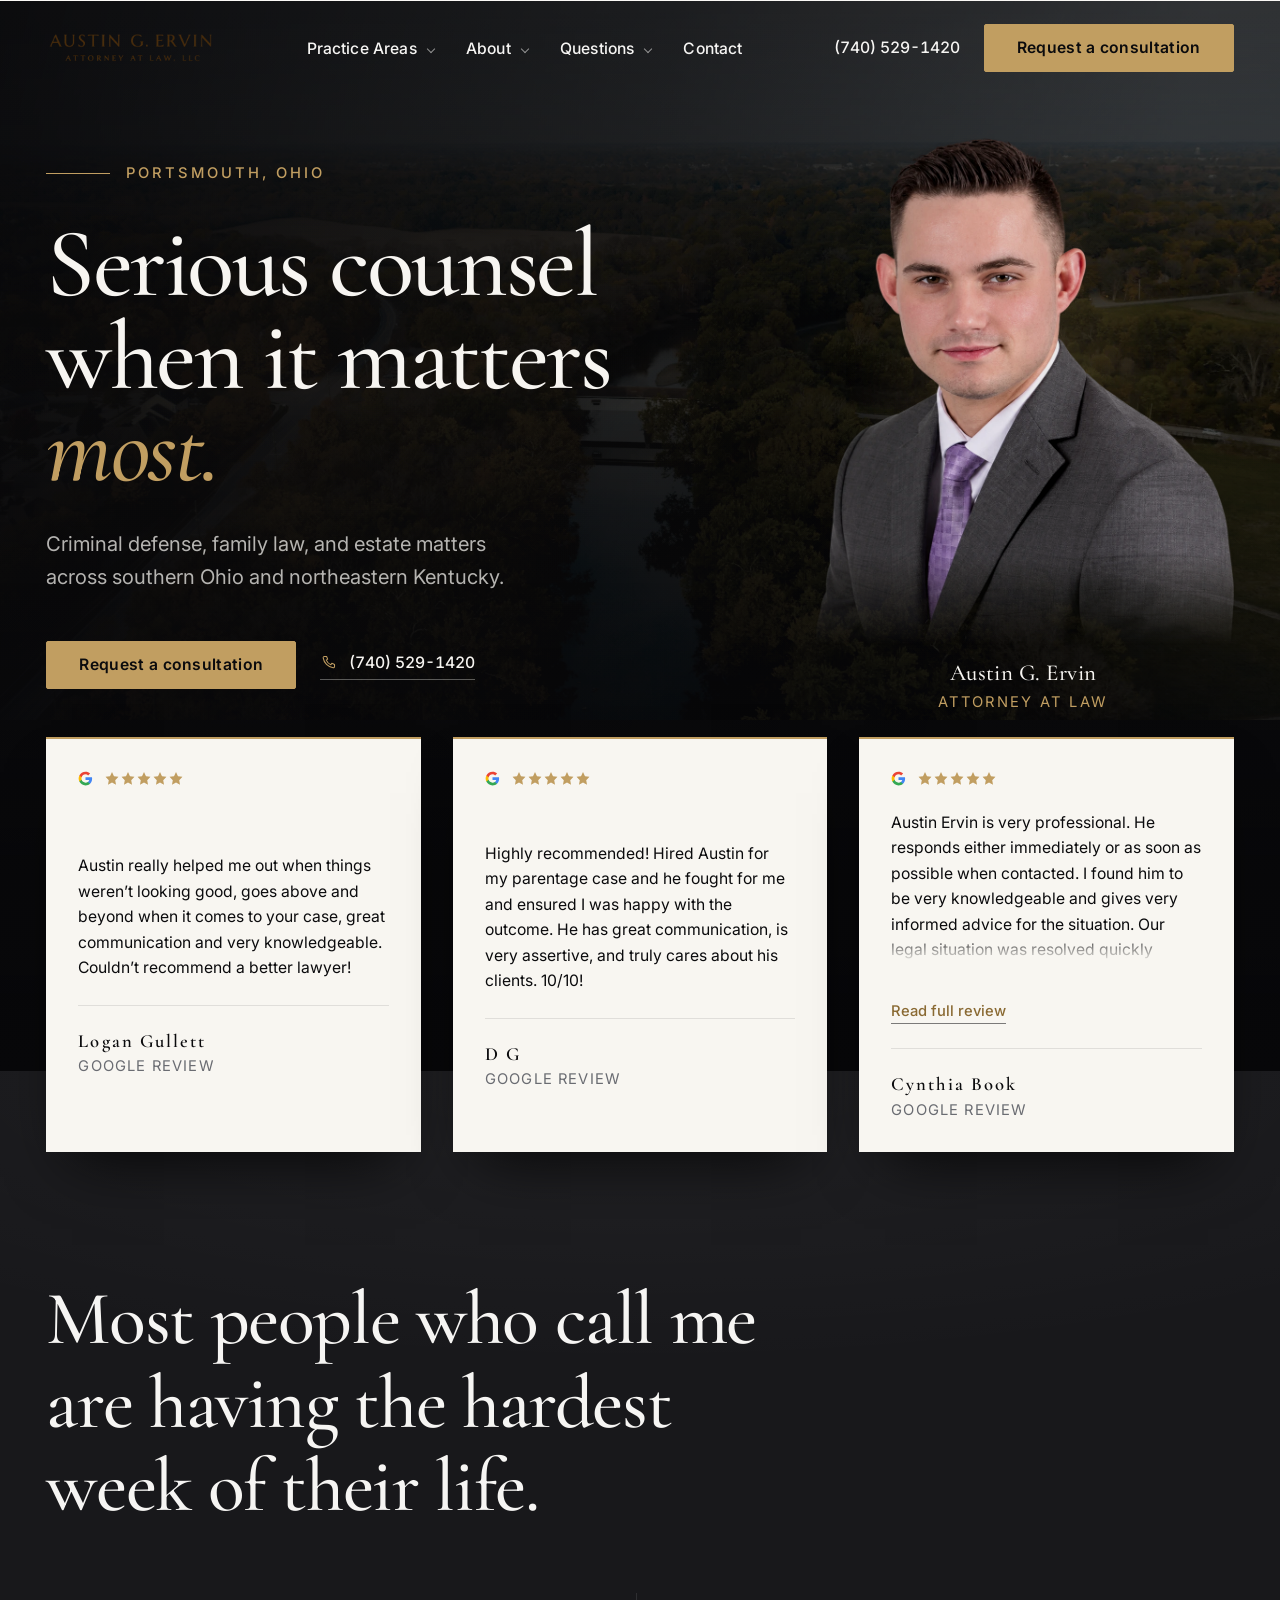
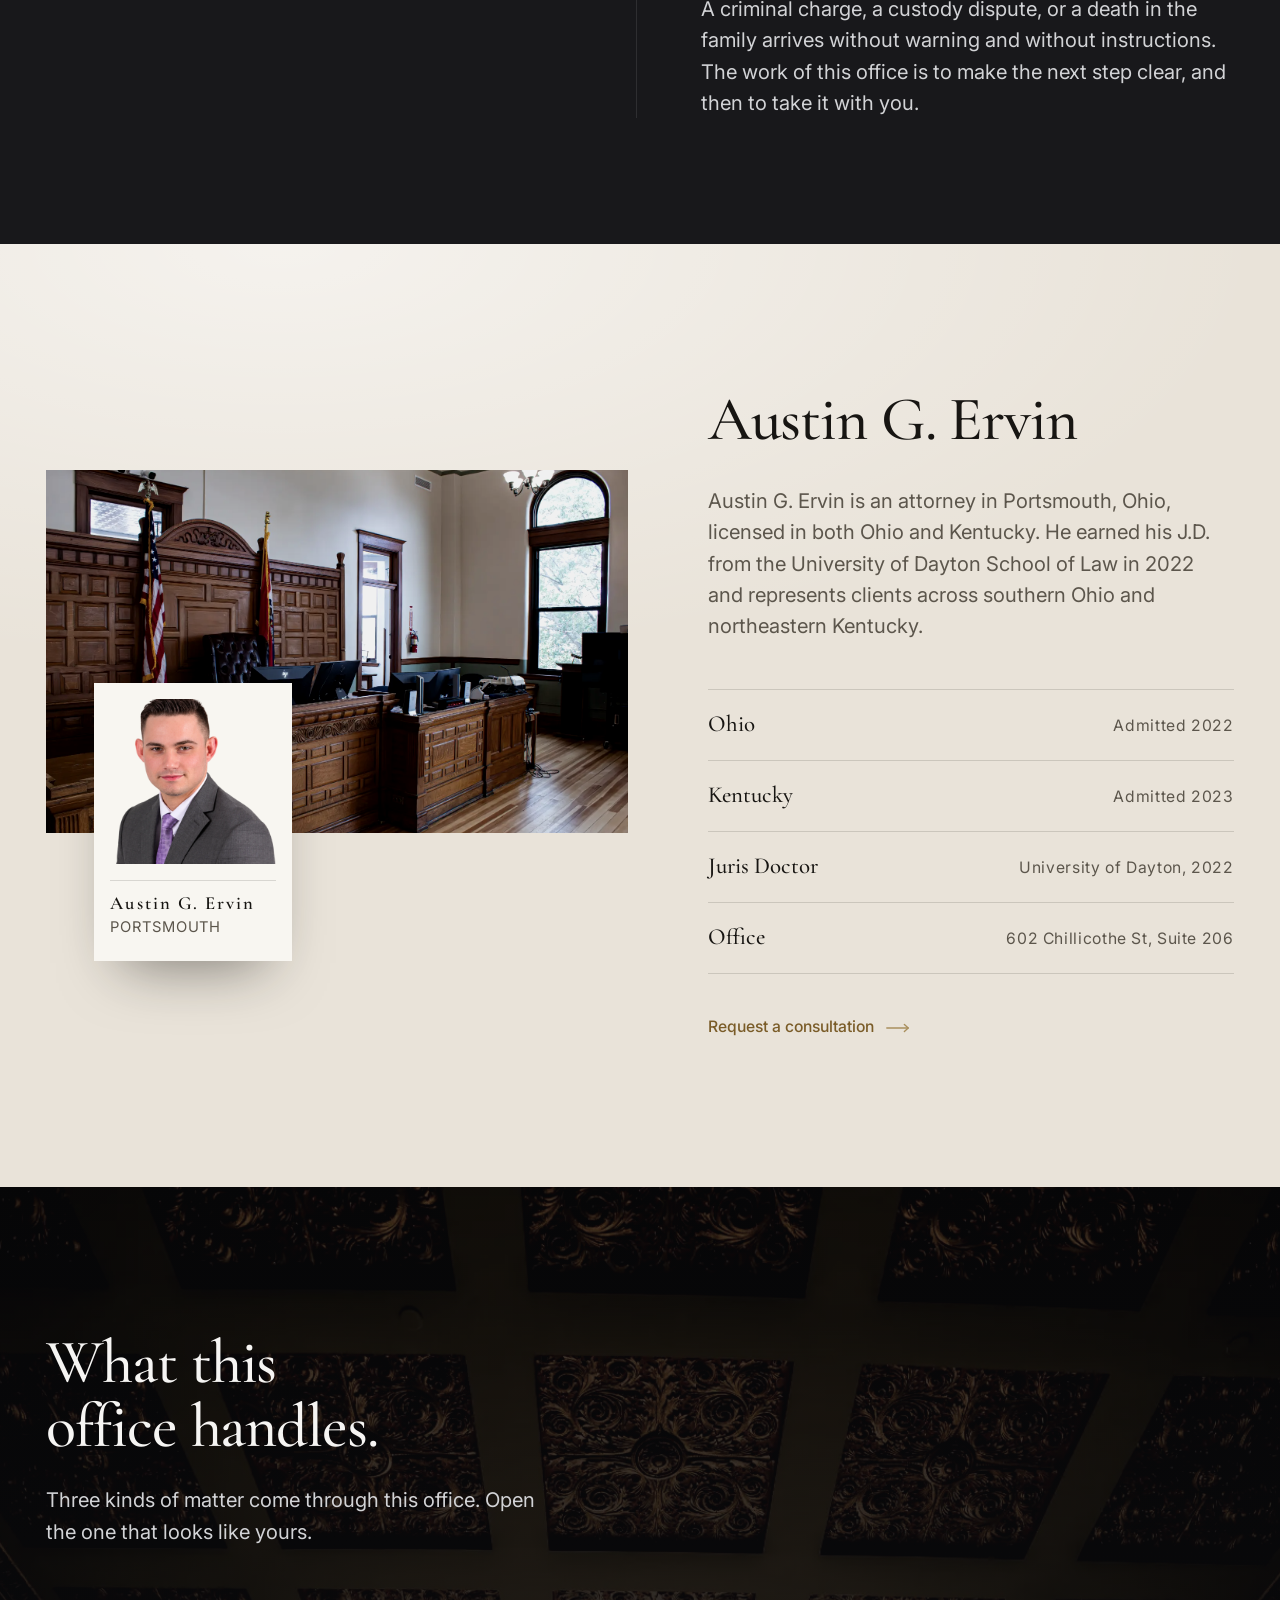
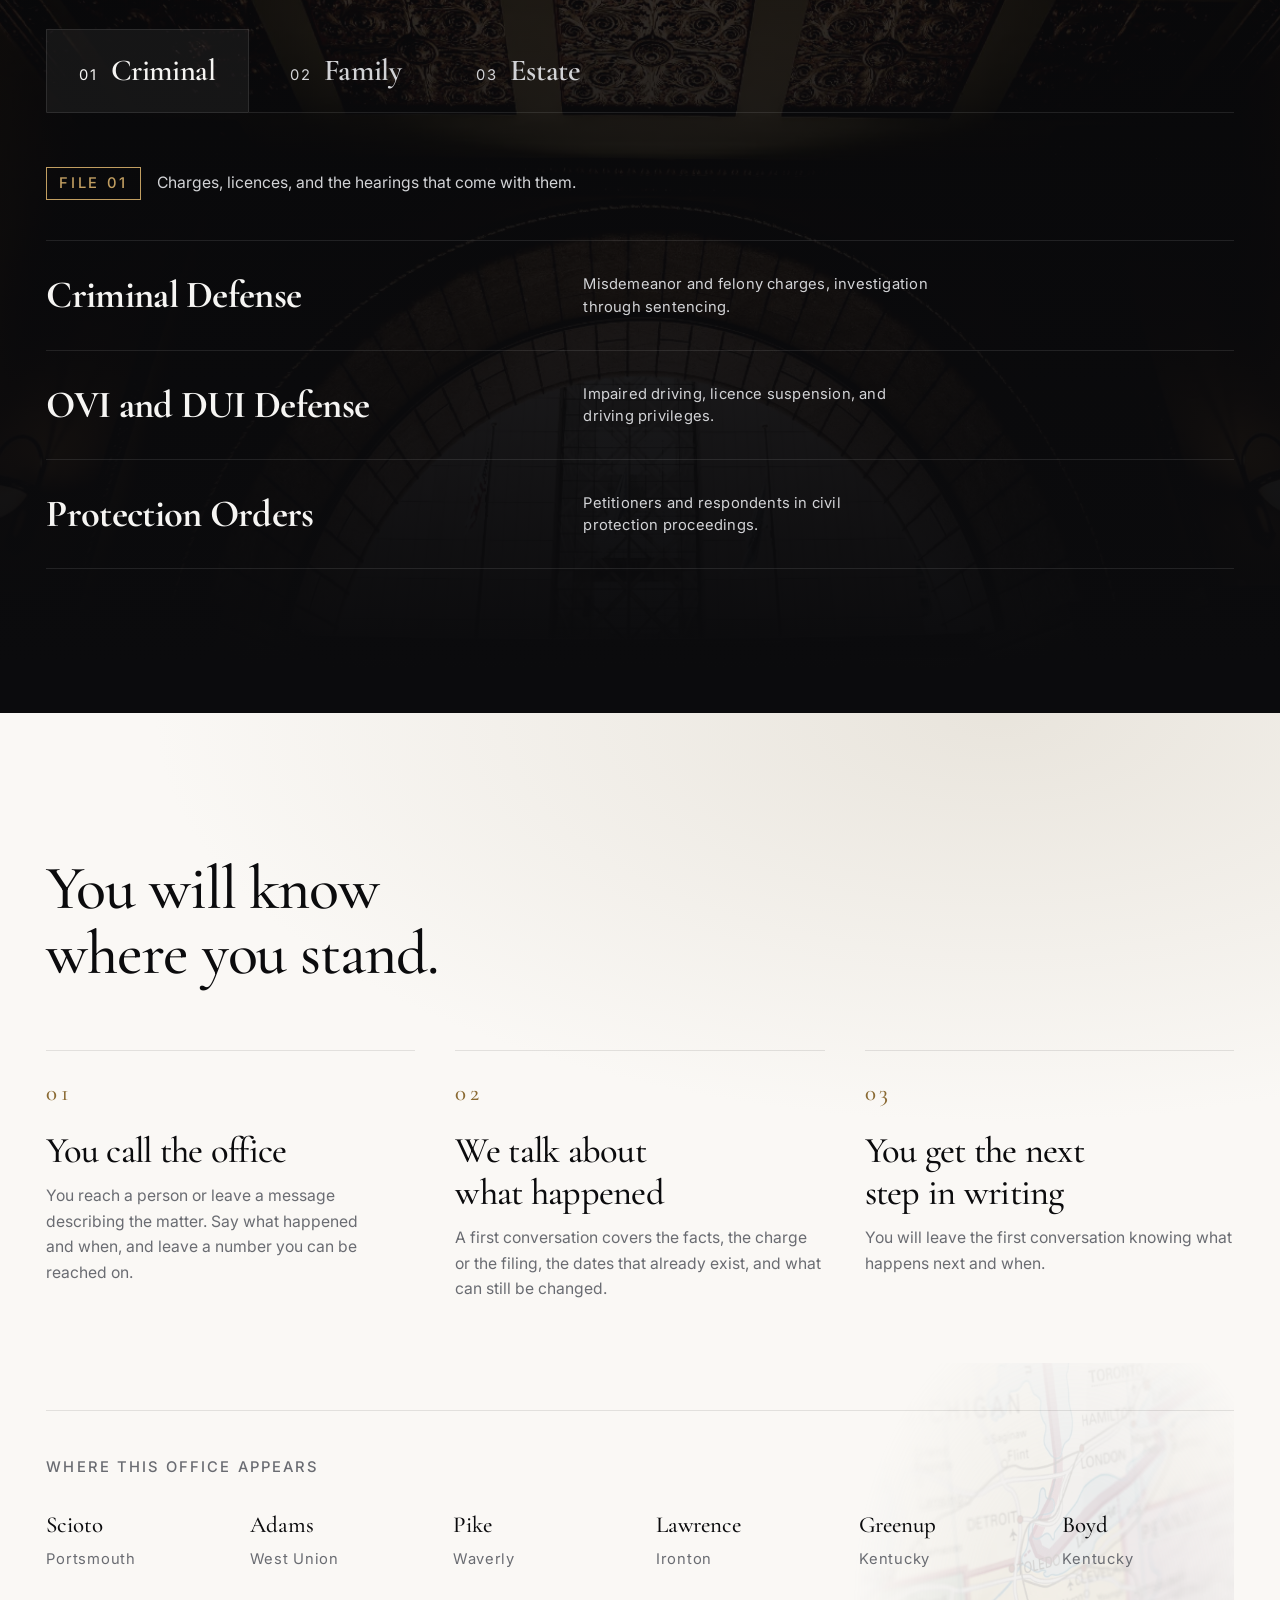
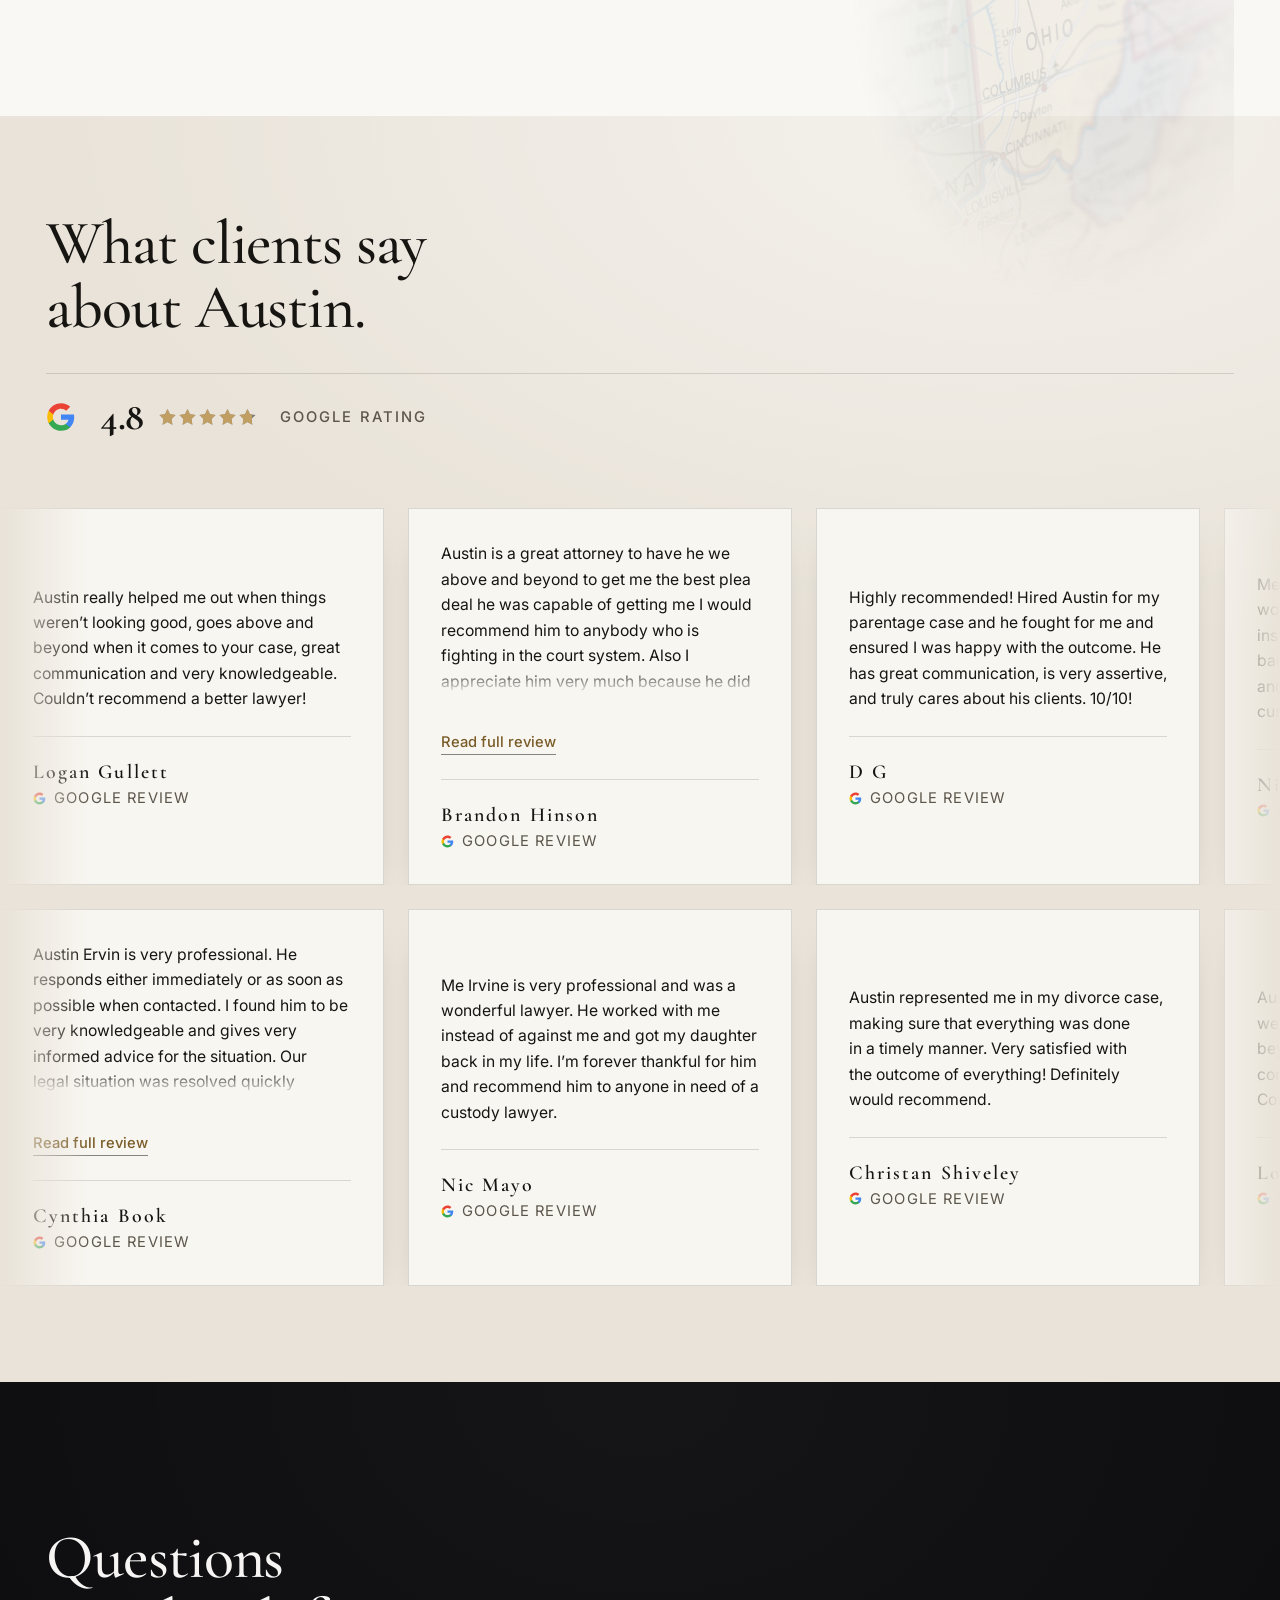
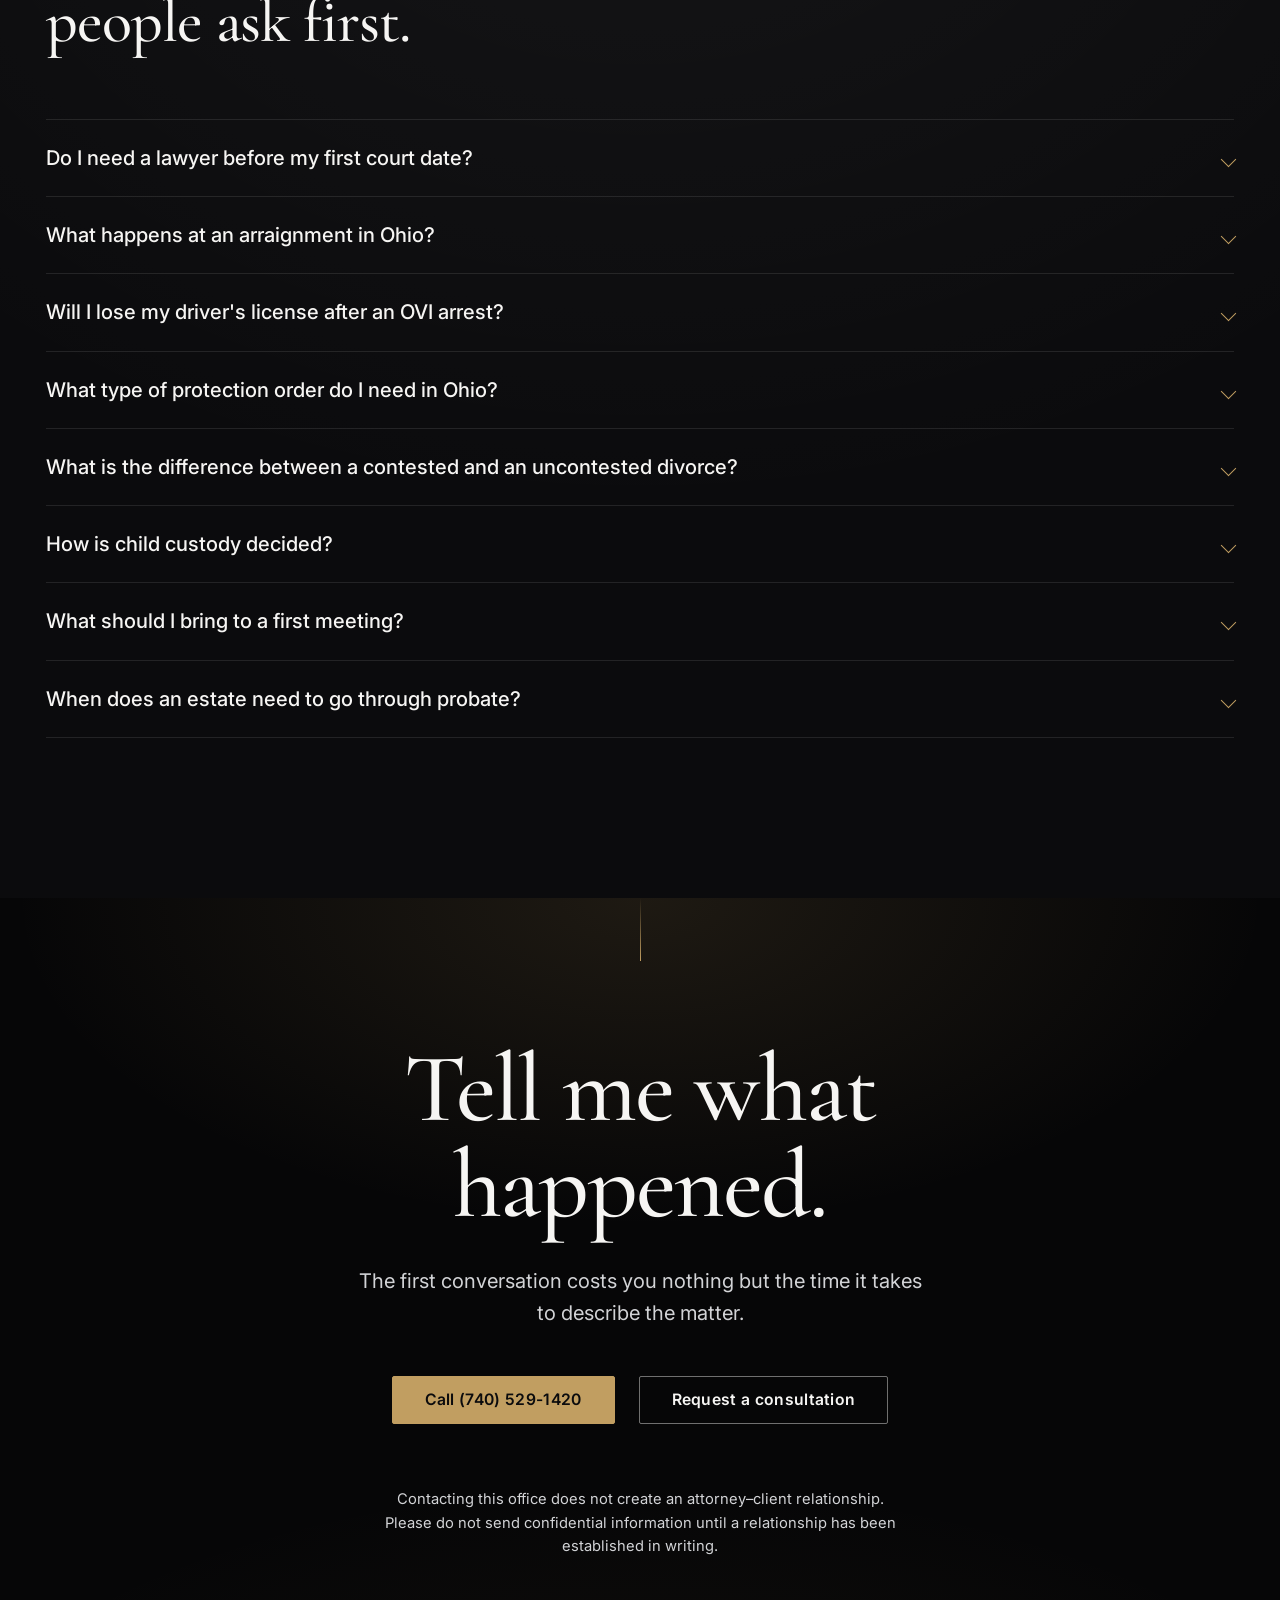
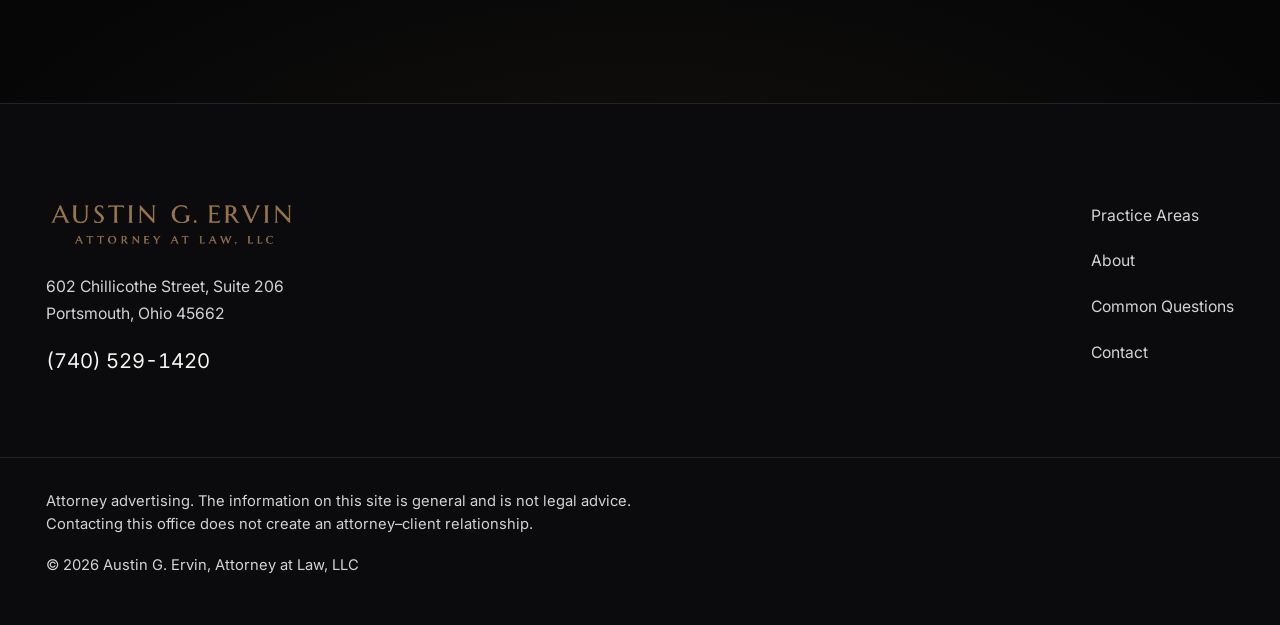
==== commit d8733413: "Feat: Homepage V2 — art direction, social proof, and the review system The whole V2 homepage, which " ====
--- a/index.html
+++ b/index.html
@@ -9,7 +9,27 @@
 
     <title>Austin G. Ervin, Attorney at Law | Portsmouth, Ohio</title>
 
-    <meta name="description" content="Austin G. Ervin is an attorney in Portsmouth, Ohio, serving southern Ohio and northeastern Kentucky in criminal defense, family law, and estate planning matters."><link rel="stylesheet" href="css/tokens.css">
+    <meta name="description" content="Austin G. Ervin is an attorney in Portsmouth, Ohio, serving southern Ohio and northeastern Kentucky in criminal defense, family law, and estate planning matters.">
+
+    <meta name="theme-color" content="#0B0B0D">
+
+    <link rel="icon" href="graphics/logos/favicon_32.png" sizes="32x32">
+
+    <link rel="apple-touch-icon" href="graphics/logos/favicon_180.png">
+
+    <link rel="preconnect" href="https://fonts.googleapis.com">
+
+    <link rel="preconnect" href="https://fonts.gstatic.com" crossorigin>
+
+    <link rel="preload" as="image" href="graphics/logos/theOne_Logo_web.webp">
+
+    <!-- Cormorant 700 exists for the mega menu titles. The face is
+         a high-contrast Garamond: at 600 its stems are optically
+         no heavier than Inter 400, so "bolder on paper" was not
+         bolder on screen. -->
+    <link rel="stylesheet" href="https://fonts.googleapis.com/css2?family=Cormorant+Garamond:wght@400;500;600;700&family=Inter:wght@400;500;600&display=swap">
+
+    <link rel="stylesheet" href="css/tokens.css">
 
     <link rel="stylesheet" href="css/base.css">
 
@@ -24,15 +44,117 @@
 </head>
 
 <body data-scene="light">
-    <div class="sceneBackdrop" data-sceneBackdrop aria-hidden="true">
-
-        <span class="sceneLayer" data-scene="light" data-motion="scene"></span>
-
-        <span class="sceneLayer" data-scene="dusk" data-motion="scene"></span>
-
-        <span class="sceneLayer" data-scene="dark" data-motion="scene"></span>
+
+
+    <!-- ============================================================
+         ICON SPRITE
+
+         Drawn, not typed. A unicode check mark inherits whatever
+         the system face decides a tick looks like and lands at a
+         different weight on every platform.
+    ============================================================ -->
+
+    <svg class="iconSprite" aria-hidden="true" focusable="false" width="0" height="0">
+
+        <symbol id="tickGlyph" viewBox="0 0 14 11">
+            <path d="M1 5.6 L5.1 9.7 L13 1.3" fill="none" stroke="currentColor" stroke-width="1.6" stroke-linecap="round" stroke-linejoin="round"/>
+        </symbol>
+
+        <!-- One family: 24 square, 1.4 stroke, round caps, no fill.
+             An icon set is recognisable by its stroke before it is
+             recognisable by its shapes. -->
+
+        <!-- The directional arrow. Drawn rather than assembled
+             from two pseudo-elements: the rotated head stroke
+             overflowed its own 8px box and read as a clipped
+             line with a slash through it. -->
+
+        <symbol id="arrowGlyph" viewBox="0 0 24 10">
+            <g fill="none" stroke="currentColor" stroke-width="1.4" stroke-linecap="round" stroke-linejoin="round">
+                <path d="M0.8 5h21.4"/>
+                <path d="M18.4 1.4 22.2 5l-3.8 3.6"/>
+            </g>
+        </symbol>
+
+        <symbol id="phoneGlyph" viewBox="0 0 24 24">
+            <path fill="none" stroke="currentColor" stroke-width="1.5" stroke-linecap="round" stroke-linejoin="round" d="M6.3 3.5h3l1.5 3.8-2 1.4a12.4 12.4 0 0 0 6.5 6.5l1.4-2 3.8 1.5v3a1.8 1.8 0 0 1-2 1.8A16.8 16.8 0 0 1 4.5 5.5a1.8 1.8 0 0 1 1.8-2z"/>
+        </symbol>
+
+        <symbol id="starGlyph" viewBox="0 0 20 19">
+            <path fill="currentColor" d="M10 0l2.9 6.16 6.6.93-4.79 4.8 1.14 6.79L10 15.5l-5.85 3.18 1.14-6.79L.5 7.09l6.6-.93z"/>
+        </symbol>
+
+        <symbol id="storyGlyph" viewBox="0 0 24 24">
+            <g fill="none" stroke="currentColor" stroke-width="1.4" stroke-linecap="round" stroke-linejoin="round">
+                <path d="M12 7.2C10.1 5.7 7 5.1 4 5.5v12.2c3-.4 6.1.2 8 1.7"/>
+                <path d="M12 7.2c1.9-1.5 5-2.1 8-1.7v12.2c-3-.4-6.1.2-8 1.7"/>
+                <path d="M12 7.2v13.2"/>
+            </g>
+        </symbol>
+
+        <symbol id="compassGlyph" viewBox="0 0 24 24">
+            <g fill="none" stroke="currentColor" stroke-width="1.4" stroke-linecap="round" stroke-linejoin="round">
+                <circle cx="12" cy="12" r="8.4"/>
+                <path d="M15.4 8.6l-2 4.8-4.8 2 2-4.8z"/>
+            </g>
+        </symbol>
+
+        <symbol id="sealGlyph" viewBox="0 0 24 24">
+            <g fill="none" stroke="currentColor" stroke-width="1.4" stroke-linecap="round" stroke-linejoin="round">
+                <circle cx="12" cy="9.4" r="5.6"/>
+                <path d="M8.6 14.1L7.4 20.6l4.6-2.1 4.6 2.1-1.2-6.5"/>
+            </g>
+        </symbol>
+
+    </svg>
+
+
+    <!-- ============================================================
+         LOAD CURTAIN
+
+         Hidden by the `hidden` attribute, which the script owns.
+         With the script deleted it never appears and the page is
+         simply there, which is the correct failure.
+    ============================================================ -->
+
+    <div class="loadCurtain" data-loadCurtain hidden>
+
+        <div class="loadCurtainInner">
+
+            <div class="loadCurtainStage">
+
+                <span class="loadCurtainBloom" aria-hidden="true"></span>
+
+                <img
+                    class="loadCurtainMark"
+                    src="graphics/logos/theOne_Logo_web.webp"
+                    alt=""
+                    width="560"
+                    height="407"
+                >
+
+                <span class="loadCurtainSweep" aria-hidden="true"></span>
+
+            </div>
+
+            <span class="loadCurtainRule" aria-hidden="true"></span>
+
+            <img
+                class="loadCurtainWord"
+                src="graphics/logos/theTwo_Logo_web.webp"
+                alt="Austin G. Ervin, Attorney at Law, LLC"
+                width="900"
+                height="181"
+            >
+
+        </div>
+
+        <a class="loadCurtainPhone noWrap tabularFigures" href="tel:+17405291420">
+            (740) 529-1420
+        </a>
 
     </div>
+
 
     <a class="skipLink" href="#mainContent">
         Skip to content
@@ -40,52 +162,366 @@
 
 
     <!-- ============================================================
-         SITE HEADER · S01
-    ============================================================ --><header class="siteHeader" data-siteHeader>
+         SITE HEADER
+
+         Declares no scene of its own. The script gives it the
+         scene of whatever chapter is passing beneath it, so the
+         bar belongs to the page rather than sitting on top of it.
+    ============================================================ -->
+
+    <header class="siteHeader" data-siteHeader>
 
         <div class="container siteHeaderInner">
 
-            <a class="logoLockup" href="/" aria-label="Austin G. Ervin, Attorney at Law — home">
-
-                <span class="logoMark" aria-hidden="true">AE</span>
-
-                <span class="logoWordmark">Austin G. Ervin</span>
+            <!-- The wordmark, not the mark. The scales lose their
+                 detail below about 40px and read as a smudge; the
+                 lockup stays legible at any size the bar allows.
+                 The mark still carries the curtain, the mobile
+                 menu and the hero. -->
+            <a class="logoLockup" href="#mainContent" aria-label="Austin G. Ervin, Attorney at Law — home">
+
+                <img
+                    class="logoWordmarkImage"
+                    src="graphics/logos/theTwo_Logo_web.webp"
+                    alt="Austin G. Ervin, Attorney at Law, LLC"
+                    width="900"
+                    height="181"
+                >
 
             </a>
 
-
-            <!-- ============================================================
-                 PRIMARY NAVIGATION · S02
-            ============================================================ -->
-
             <nav class="primaryNav" aria-label="Primary">
 
                 <ul class="primaryNavList" role="list">
-                    <li>
-                        <a class="primaryNavLink" href="/practice-areas/">Practice Areas</a>
+
+                    <!-- The panel opens on hover and on focus-within,
+                         so it needs no script to be usable. The
+                         script only adds `aria-expanded` and Escape,
+                         which are enhancements on top of it. -->
+                    <li class="navItem hasMega" data-megaItem>
+
+                        <a class="primaryNavLink" href="#practice" data-megaTrigger>
+                            Practice Areas
+                            <span class="navChevron" aria-hidden="true"></span>
+                        </a>
+
+                        <div class="megaPanel" data-megaPanel>
+
+                            <div class="megaInner">
+
+                                <div class="megaLead">
+
+                                    <p class="megaLeadTitle">What this office handles</p>
+
+                                    <p class="megaLeadText">
+                                        Criminal, family, and estate matters across southern
+                                        Ohio and northeastern Kentucky.
+                                    </p>
+
+                                    <a class="megaLeadLink" href="#contact">
+                                        <span>Request a consultation</span>
+                                        <svg class="megaArrow" aria-hidden="true" focusable="false"><use href="#arrowGlyph"/></svg>
+                                    </a>
+
+                                </div>
+
+                                <span class="megaDivider" aria-hidden="true"></span>
+
+                                <ul class="megaList" role="list">
+
+                                    <li>
+                                        <a class="megaRow" href="#practice">
+                                            <span class="megaRowTitle">Criminal Defense</span>
+                                            <span class="megaRowText">Misdemeanor and felony charges.</span>
+                                            <svg class="megaArrow" aria-hidden="true" focusable="false"><use href="#arrowGlyph"/></svg>
+                                        </a>
+                                    </li>
+
+                                    <li>
+                                        <a class="megaRow" href="#practice">
+                                            <span class="megaRowTitle">OVI and DUI Defense</span>
+                                            <span class="megaRowText">Impaired driving and suspension.</span>
+                                            <svg class="megaArrow" aria-hidden="true" focusable="false"><use href="#arrowGlyph"/></svg>
+                                        </a>
+                                    </li>
+
+                                    <li>
+                                        <a class="megaRow" href="#practice">
+                                            <span class="megaRowTitle">Family Law</span>
+                                            <span class="megaRowText">Divorce, custody, and support.</span>
+                                            <svg class="megaArrow" aria-hidden="true" focusable="false"><use href="#arrowGlyph"/></svg>
+                                        </a>
+                                    </li>
+
+                                    <li>
+                                        <a class="megaRow" href="#practice">
+                                            <span class="megaRowTitle">Divorce and Separation</span>
+                                            <span class="megaRowText">Property division and parenting.</span>
+                                            <svg class="megaArrow" aria-hidden="true" focusable="false"><use href="#arrowGlyph"/></svg>
+                                        </a>
+                                    </li>
+
+                                    <li>
+                                        <a class="megaRow" href="#practice">
+                                            <span class="megaRowTitle">Child Custody</span>
+                                            <span class="megaRowText">Parenting time and modifications.</span>
+                                            <svg class="megaArrow" aria-hidden="true" focusable="false"><use href="#arrowGlyph"/></svg>
+                                        </a>
+                                    </li>
+
+                                    <li>
+                                        <a class="megaRow" href="#practice">
+                                            <span class="megaRowTitle">Protection Orders</span>
+                                            <span class="megaRowText">Petitioners and respondents.</span>
+                                            <svg class="megaArrow" aria-hidden="true" focusable="false"><use href="#arrowGlyph"/></svg>
+                                        </a>
+                                    </li>
+
+                                    <li>
+                                        <a class="megaRow" href="#practice">
+                                            <span class="megaRowTitle">Estate Planning</span>
+                                            <span class="megaRowText">Wills, directives, and planning.</span>
+                                            <svg class="megaArrow" aria-hidden="true" focusable="false"><use href="#arrowGlyph"/></svg>
+                                        </a>
+                                    </li>
+
+                                    <li>
+                                        <a class="megaRow" href="#practice">
+                                            <span class="megaRowTitle">Probate</span>
+                                            <span class="megaRowText">Administration and transfers.</span>
+                                            <svg class="megaArrow" aria-hidden="true" focusable="false"><use href="#arrowGlyph"/></svg>
+                                        </a>
+                                    </li>
+
+                                </ul>
+
+                            </div>
+
+                        </div>
+
                     </li>
-                    <li>
-                        <a class="primaryNavLink" href="/about/">About</a>
+
+                    <li class="navItem hasMega" data-megaItem>
+
+                        <a class="primaryNavLink" href="#attorney" data-megaTrigger>
+                            About
+                            <span class="navChevron" aria-hidden="true"></span>
+                        </a>
+
+                        <div class="megaPanel" data-megaPanel>
+
+                            <div class="megaInner">
+
+                                <div class="megaLead">
+
+                                    <p class="megaLeadTitle">The attorney</p>
+
+                                    <p class="megaLeadText">
+                                        Licensed in Ohio and Kentucky, practising from an
+                                        office on Chillicothe Street in Portsmouth.
+                                    </p>
+
+                                    <a class="megaLeadLink" href="#attorney">
+                                        <span>Read the profile</span>
+                                        <svg class="megaArrow" aria-hidden="true" focusable="false"><use href="#arrowGlyph"/></svg>
+                                    </a>
+
+                                </div>
+
+                                <span class="megaDivider" aria-hidden="true"></span>
+
+                                <ul class="aboutCards" role="list">
+
+                                    <li>
+                                        <a class="aboutCard" href="#attorney">
+
+                                            <svg class="aboutCardIcon" aria-hidden="true" focusable="false"><use href="#storyGlyph"/></svg>
+
+                                            <span class="aboutCardTitle">Our Story</span>
+
+                                            <span class="aboutCardText">
+                                                How this practice began.
+                                            </span>
+
+                                            <svg class="megaArrow aboutCardArrow" aria-hidden="true" focusable="false"><use href="#arrowGlyph"/></svg>
+
+                                        </a>
+                                    </li>
+
+                                    <li>
+                                        <a class="aboutCard" href="#faq">
+
+                                            <svg class="aboutCardIcon" aria-hidden="true" focusable="false"><use href="#compassGlyph"/></svg>
+
+                                            <span class="aboutCardTitle">Why Choose Austin</span>
+
+                                            <span class="aboutCardText">
+                                                What working here looks like.
+                                            </span>
+
+                                            <svg class="megaArrow aboutCardArrow" aria-hidden="true" focusable="false"><use href="#arrowGlyph"/></svg>
+
+                                        </a>
+                                    </li>
+
+                                    <li>
+                                        <a class="aboutCard" href="#attorney">
+
+                                            <svg class="aboutCardIcon" aria-hidden="true" focusable="false"><use href="#sealGlyph"/></svg>
+
+                                            <span class="aboutCardTitle">Admissions &amp; Credentials</span>
+
+                                            <span class="aboutCardText">
+                                                Ohio, Kentucky, and the J.D.
+                                            </span>
+
+                                            <svg class="megaArrow aboutCardArrow" aria-hidden="true" focusable="false"><use href="#arrowGlyph"/></svg>
+
+                                        </a>
+                                    </li>
+
+                                </ul>
+
+                            </div>
+
+                        </div>
+
                     </li>
-                    <li>
-                        <a class="primaryNavLink" href="/faq/">FAQ</a>
+
+                    <li class="navItem hasMega" data-megaItem>
+
+                        <a class="primaryNavLink" href="#faq" data-megaTrigger>
+                            Questions
+                            <span class="navChevron" aria-hidden="true"></span>
+                        </a>
+
+                        <div class="megaPanel" data-megaPanel>
+
+                            <div class="megaInner">
+
+                                <div class="megaLead">
+
+                                    <p class="megaLeadTitle">Questions people ask first</p>
+
+                                    <p class="megaLeadText">
+                                        What people want to know when they call — about hiring
+                                        an attorney, about procedure, and about what happens
+                                        next in their own matter.
+                                    </p>
+
+                                    <a class="megaLeadLink" href="#faq">
+                                        <span>See all questions</span>
+                                        <svg class="megaArrow" aria-hidden="true" focusable="false"><use href="#arrowGlyph"/></svg>
+                                    </a>
+
+                                </div>
+
+                                <span class="megaDivider" aria-hidden="true"></span>
+
+                                <!-- Short navigational labels, not the full
+                                     questions: the sentences live in the FAQ
+                                     section, where there is room for them.
+                                     The supporting line says what the answer
+                                     covers rather than answering it — every
+                                     answer on this site is gated on the
+                                     attorney of record. -->
+                                <ul class="megaList isQuestions" role="list">
+
+                                    <li>
+                                        <a class="megaRow" href="#faq">
+                                            <span class="megaRowTitle">Do I need a lawyer before court?</span>
+                                            <span class="megaRowText">Before a first appearance.</span>
+                                            <svg class="megaArrow" aria-hidden="true" focusable="false"><use href="#arrowGlyph"/></svg>
+                                        </a>
+                                    </li>
+
+                                    <li>
+                                        <a class="megaRow" href="#faq">
+                                            <span class="megaRowTitle">What happens at an arraignment?</span>
+                                            <span class="megaRowText">The first hearing, step by step.</span>
+                                            <svg class="megaArrow" aria-hidden="true" focusable="false"><use href="#arrowGlyph"/></svg>
+                                        </a>
+                                    </li>
+
+                                    <li>
+                                        <a class="megaRow" href="#faq">
+                                            <span class="megaRowTitle">Will I lose my licence after an OVI?</span>
+                                            <span class="megaRowText">Suspensions, privileges, and timing.</span>
+                                            <svg class="megaArrow" aria-hidden="true" focusable="false"><use href="#arrowGlyph"/></svg>
+                                        </a>
+                                    </li>
+
+                                    <li>
+                                        <a class="megaRow" href="#faq">
+                                            <span class="megaRowTitle">Which protection order do I need?</span>
+                                            <span class="megaRowText">The civil orders and who they cover.</span>
+                                            <svg class="megaArrow" aria-hidden="true" focusable="false"><use href="#arrowGlyph"/></svg>
+                                        </a>
+                                    </li>
+
+                                    <li>
+                                        <a class="megaRow" href="#faq">
+                                            <span class="megaRowTitle">Contested or uncontested divorce?</span>
+                                            <span class="megaRowText">How the two paths differ.</span>
+                                            <svg class="megaArrow" aria-hidden="true" focusable="false"><use href="#arrowGlyph"/></svg>
+                                        </a>
+                                    </li>
+
+                                    <li>
+                                        <a class="megaRow" href="#faq">
+                                            <span class="megaRowTitle">How is child custody decided?</span>
+                                            <span class="megaRowText">The factors an Ohio court weighs.</span>
+                                            <svg class="megaArrow" aria-hidden="true" focusable="false"><use href="#arrowGlyph"/></svg>
+                                        </a>
+                                    </li>
+
+                                    <li>
+                                        <a class="megaRow" href="#faq">
+                                            <span class="megaRowTitle">What should I bring to a first meeting?</span>
+                                            <span class="megaRowText">What to gather before you call.</span>
+                                            <svg class="megaArrow" aria-hidden="true" focusable="false"><use href="#arrowGlyph"/></svg>
+                                        </a>
+                                    </li>
+
+                                    <li>
+                                        <a class="megaRow" href="#faq">
+                                            <span class="megaRowTitle">When does an estate need probate?</span>
+                                            <span class="megaRowText">When probate is required.</span>
+                                            <svg class="megaArrow" aria-hidden="true" focusable="false"><use href="#arrowGlyph"/></svg>
+                                        </a>
+                                    </li>
+
+                                </ul>
+
+                            </div>
+
+                        </div>
+
                     </li>
-                    <li>
-                        <a class="primaryNavLink" href="/contact/">Contact</a>
-                    </li>
+
+                    <li class="navItem"><a class="primaryNavLink" href="#contact">Contact</a></li>
 
                 </ul>
 
             </nav>
 
-
             <div class="headerActions">
+
                 <a class="headerPhone noWrap tabularFigures" href="tel:+17405291420">
                     <span class="visuallyHidden">Call </span>(740) 529-1420
                 </a>
 
-                <a class="buttonPrimary headerCta" href="/contact/">
+                <!-- A gold call to action is present at every width.
+                     Below the point where the full label would
+                     collide it becomes the compact call button, so
+                     the bar never loses its action and the phone
+                     never becomes unreachable. -->
+                <a class="buttonPrimary headerCta" href="#contact">
                     Request a consultation
+                </a>
+
+                <a class="buttonPrimary headerCall noWrap" href="tel:+17405291420">
+                    Call
                 </a>
 
                 <button
@@ -107,33 +543,21 @@
     </header>
 
 
-    <!-- ============================================================
-         MOBILE MENU · S02 overlay
-
-         Renders as a plain, reachable block when JavaScript has
-         not run. Nothing here is hidden by CSS alone.
-    ============================================================ -->
-
-    <div
-        class="mobileMenu"
-        id="mobileMenu"
-        data-scene="dark"
-        data-mobileMenu
-        hidden
-    >
+    <div class="mobileMenu" id="mobileMenu" data-scene="dark" data-mobileMenu hidden>
 
         <div class="mobileMenuInner container">
 
             <div class="mobileMenuHead">
 
-                <span class="eyebrow">Menu</span>
-
-                <button
-                    class="menuClose"
-                    type="button"
-                    aria-label="Close menu"
-                    data-menuClose
+                <img
+                    class="mobileMenuMark"
+                    src="graphics/logos/theOne_Logo_web.webp"
+                    alt=""
+                    width="560"
+                    height="407"
                 >
+
+                <button class="menuClose" type="button" aria-label="Close menu" data-menuClose>
                     Close
                 </button>
 
@@ -142,22 +566,106 @@
             <nav aria-label="Site">
 
                 <ul class="mobileMenuList" role="list">
+
+                    <!-- Native <details>: the accordion opens with the
+                         script deleted, and arrow keys, Enter and
+                         screen-reader disclosure all behave without
+                         a line of JavaScript. -->
                     <li>
-                        <a class="mobileMenuLink" href="/practice-areas/">Practice Areas</a>
+
+                        <details class="mobileAccordion">
+
+                            <summary class="mobileMenuLink mobileAccordionHead">
+                                Practice Areas
+                                <span class="mobileAccordionGlyph" aria-hidden="true"></span>
+                            </summary>
+
+                            <ul class="mobileAccordionList" role="list">
+
+                                <li><a href="#practice">Criminal Defense</a></li>
+
+                                <li><a href="#practice">OVI and DUI Defense</a></li>
+
+                                <li><a href="#practice">Family Law</a></li>
+
+                                <li><a href="#practice">Divorce and Separation</a></li>
+
+                                <li><a href="#practice">Child Custody and Support</a></li>
+
+                                <li><a href="#practice">Protection Orders</a></li>
+
+                                <li><a href="#practice">Estate Planning</a></li>
+
+                                <li><a href="#practice">Probate</a></li>
+
+                            </ul>
+
+                        </details>
+
                     </li>
+
                     <li>
-                        <a class="mobileMenuLink" href="/about/">About</a>
+
+                        <details class="mobileAccordion">
+
+                            <summary class="mobileMenuLink mobileAccordionHead">
+                                About
+                                <span class="mobileAccordionGlyph" aria-hidden="true"></span>
+                            </summary>
+
+                            <ul class="mobileAccordionList" role="list">
+
+                                <li><a href="#attorney">Our Story</a></li>
+
+                                <li><a href="#faq">Why Choose Austin</a></li>
+
+                                <li><a href="#attorney">Admissions &amp; Credentials</a></li>
+
+                            </ul>
+
+                        </details>
+
                     </li>
+
                     <li>
-                        <a class="mobileMenuLink" href="/faq/">FAQ</a>
+
+                        <details class="mobileAccordion">
+
+                            <summary class="mobileMenuLink mobileAccordionHead">
+                                Questions
+                                <span class="mobileAccordionGlyph" aria-hidden="true"></span>
+                            </summary>
+
+                            <ul class="mobileAccordionList" role="list">
+
+                                <li><a href="#faq">Do I need a lawyer before court?</a></li>
+
+                                <li><a href="#faq">What happens at an arraignment?</a></li>
+
+                                <li><a href="#faq">Will I lose my licence after an OVI?</a></li>
+
+                                <li><a href="#faq">Which protection order do I need?</a></li>
+
+                                <li><a href="#faq">Contested or uncontested divorce?</a></li>
+
+                                <li><a href="#faq">How is child custody decided?</a></li>
+
+                                <li><a href="#faq">What should I bring to a first meeting?</a></li>
+
+                                <li><a href="#faq">When does an estate need probate?</a></li>
+
+                            </ul>
+
+                        </details>
+
                     </li>
-                    <li>
-                        <a class="mobileMenuLink" href="/contact/">Contact</a>
-                    </li>
+
+                    <li><a class="mobileMenuLink" href="#contact">Contact</a></li>
 
                 </ul>
 
             </nav>
+
             <a class="buttonPrimary isFullWidth" href="tel:+17405291420">
                 Call (740) 529-1420
             </a>
@@ -169,813 +677,1032 @@
 
     <main id="mainContent">
 
+
         <!-- ============================================================
-     S04 · HERO
-
-     Specimen copy. Every line here is subject to the compliance
-     gate and none of it is approved.
-============================================================ -->
-
-<section class="heroSection" data-scene="light" aria-labelledby="heroHeadline">
-
-    <div class="container">
-
-        <div class="grid heroGrid">
-
-            <div class="heroType">
-
-                <p class="eyebrow">
-                    Portsmouth, Ohio · Ohio &amp; Kentucky
+             CHAPTER ONE · DAYLIGHT
+
+             White at the top-left, stone at the bottom-right, with
+             the portrait sitting in the darker corner. The portrait
+             was photographed on a near-white ground, so it is
+             multiplied into the gradient rather than boxed: the
+             studio background disappears and only Austin remains.
+        ============================================================ -->
+
+        <section class="chapterHero" data-scene="dark" data-chapter aria-labelledby="heroHeadline">
+
+            <!-- The valley the practice actually sits in, graded
+                 down to near-black. It is atmosphere and place, not
+                 subject: Austin is the subject. -->
+            <div class="heroBackdrop" aria-hidden="true">
+                <picture>
+                    <source media="(max-width: 700px)" srcset="graphics/images/heroValley_mobile.webp">
+                    <img src="graphics/images/heroValley_web.webp" alt="" width="2000" height="1124" fetchpriority="high">
+                </picture>
+            </div>
+
+            <div class="container heroInner">
+
+                <div class="heroType">
+
+                    <p class="heroPlace">
+                        <span class="heroPlaceRule" aria-hidden="true"></span>
+                        Portsmouth, Ohio
+                    </p>
+
+                    <h1 class="heroHeadline" id="heroHeadline">
+                        <span class="headlineLine">Serious counsel</span>
+                        <span class="headlineLine">when it matters</span>
+                        <span class="headlineLine heroHeadlineTail">most.</span>
+                    </h1>
+
+                    <p class="heroLede">
+                        Criminal defense, family law, and estate matters across
+                        southern Ohio and northeastern Kentucky.
+                    </p>
+
+                    <div class="heroActions">
+
+                        <a class="buttonPrimary" href="#contact">
+                            Request a consultation
+                        </a>
+
+                        <a class="heroCall noWrap tabularFigures" href="tel:+17405291420">
+                            <svg class="heroCallIcon" aria-hidden="true" focusable="false"><use href="#phoneGlyph"/></svg>
+                            (740) 529-1420
+                        </a>
+
+                    </div>
+
+                </div>
+
+                <figure class="heroPortrait">
+
+                    <img
+                        class="heroPortraitImage"
+                        src="graphics/images/austinPortrait_web.webp"
+                        alt="Austin G. Ervin, attorney at law"
+                        width="900"
+                        height="1085"
+                        fetchpriority="high"
+                    >
+
+                    <figcaption class="heroPortraitCaption">
+                        <span class="heroPortraitName">Austin G. Ervin</span>
+                        <span class="heroPortraitRole">Attorney at Law</span>
+                    </figcaption>
+
+                </figure>
+
+            </div>
+
+            <!-- SOCIAL PROOF — three separate cards, not a slab.
+
+                 The rating is the aggregate and belongs to the
+                 business; the three testimonies belong to three
+                 people. So the aggregate is a quiet line on the
+                 dark, and the testimonies are three lit objects
+                 that step down off the hero and cross into the
+                 chapter beneath it. The composition is the
+                 handover between the two scenes.
+
+                 Cards and sequence both come from
+                 data/reviews.json via scripts/buildReviews.mjs.
+                 Do not edit the testimonial text here. -->
+            <div class="container heroProof">
+
+                <ul class="heroProofCards" role="list">
+                <!-- BUILD:heroReviews -->
+
+                        <li class="heroProofCard" data-scene="light">
+
+                            <p class="heroProofBadge">
+                                <svg class="heroProofMark" viewBox="0 0 48 48" aria-hidden="true" focusable="false"><path fill="#4285F4" d="M45.12 24.5c0-1.56-.14-3.06-.4-4.5H24v8.51h11.84c-.51 2.75-2.06 5.08-4.39 6.64v5.52h7.11c4.16-3.83 6.56-9.47 6.56-16.17z"/><path fill="#34A853" d="M24 46c5.94 0 10.92-1.97 14.56-5.33l-7.11-5.52c-1.97 1.32-4.49 2.1-7.45 2.1-5.73 0-10.58-3.87-12.31-9.07H4.34v5.7C7.96 41.07 15.4 46 24 46z"/><path fill="#FBBC05" d="M11.69 28.18C11.25 26.86 11 25.45 11 24s.25-2.86.69-4.18v-5.7H4.34C2.85 17.09 2 20.45 2 24s.85 6.91 2.34 9.88l7.35-5.7z"/><path fill="#EA4335" d="M24 10.75c3.23 0 6.13 1.11 8.41 3.29l6.31-6.31C34.91 4.18 29.93 2 24 2 15.4 2 7.96 6.93 4.34 14.12l7.35 5.7c1.73-5.2 6.58-9.07 12.31-9.07z"/></svg>
+                                <span class="heroProofStars" role="img" aria-label="Rated 5 out of 5 on Google"><svg class="isLit" viewBox="0 0 20 19" focusable="false"><use href="#starGlyph"/></svg><svg class="isLit" viewBox="0 0 20 19" focusable="false"><use href="#starGlyph"/></svg><svg class="isLit" viewBox="0 0 20 19" focusable="false"><use href="#starGlyph"/></svg><svg class="isLit" viewBox="0 0 20 19" focusable="false"><use href="#starGlyph"/></svg><svg class="isLit" viewBox="0 0 20 19" focusable="false"><use href="#starGlyph"/></svg></span>
+                            </p>
+
+                            <div class="heroProofBody">
+
+                                <blockquote class="heroProofQuote">
+                                    <p>Austin really helped me out when things weren’t looking good, goes above and beyond when it comes to your case, great communication and very knowledgeable. Couldn’t recommend a better lawyer!</p>
+                                </blockquote>
+
+                                <figcaption class="heroProofMeta">
+                                    <span class="heroProofName">Logan Gullett</span>
+                                    <span class="heroProofSource">Google review</span>
+                                </figcaption>
+
+                            </div>
+
+                        </li>
+
+                        <li class="heroProofCard" data-scene="light">
+
+                            <p class="heroProofBadge">
+                                <svg class="heroProofMark" viewBox="0 0 48 48" aria-hidden="true" focusable="false"><path fill="#4285F4" d="M45.12 24.5c0-1.56-.14-3.06-.4-4.5H24v8.51h11.84c-.51 2.75-2.06 5.08-4.39 6.64v5.52h7.11c4.16-3.83 6.56-9.47 6.56-16.17z"/><path fill="#34A853" d="M24 46c5.94 0 10.92-1.97 14.56-5.33l-7.11-5.52c-1.97 1.32-4.49 2.1-7.45 2.1-5.73 0-10.58-3.87-12.31-9.07H4.34v5.7C7.96 41.07 15.4 46 24 46z"/><path fill="#FBBC05" d="M11.69 28.18C11.25 26.86 11 25.45 11 24s.25-2.86.69-4.18v-5.7H4.34C2.85 17.09 2 20.45 2 24s.85 6.91 2.34 9.88l7.35-5.7z"/><path fill="#EA4335" d="M24 10.75c3.23 0 6.13 1.11 8.41 3.29l6.31-6.31C34.91 4.18 29.93 2 24 2 15.4 2 7.96 6.93 4.34 14.12l7.35 5.7c1.73-5.2 6.58-9.07 12.31-9.07z"/></svg>
+                                <span class="heroProofStars" role="img" aria-label="Rated 5 out of 5 on Google"><svg class="isLit" viewBox="0 0 20 19" focusable="false"><use href="#starGlyph"/></svg><svg class="isLit" viewBox="0 0 20 19" focusable="false"><use href="#starGlyph"/></svg><svg class="isLit" viewBox="0 0 20 19" focusable="false"><use href="#starGlyph"/></svg><svg class="isLit" viewBox="0 0 20 19" focusable="false"><use href="#starGlyph"/></svg><svg class="isLit" viewBox="0 0 20 19" focusable="false"><use href="#starGlyph"/></svg></span>
+                            </p>
+
+                            <div class="heroProofBody">
+
+                                <blockquote class="heroProofQuote">
+                                    <p>Highly recommended! Hired Austin for my parentage case and he fought for me and ensured I was happy with the outcome. He has great communication, is very assertive, and truly cares about his clients. 10/10!</p>
+                                </blockquote>
+
+                                <figcaption class="heroProofMeta">
+                                    <span class="heroProofName">D G</span>
+                                    <span class="heroProofSource">Google review</span>
+                                </figcaption>
+
+                            </div>
+
+                        </li>
+
+                        <li class="heroProofCard" data-scene="light">
+
+                            <p class="heroProofBadge">
+                                <svg class="heroProofMark" viewBox="0 0 48 48" aria-hidden="true" focusable="false"><path fill="#4285F4" d="M45.12 24.5c0-1.56-.14-3.06-.4-4.5H24v8.51h11.84c-.51 2.75-2.06 5.08-4.39 6.64v5.52h7.11c4.16-3.83 6.56-9.47 6.56-16.17z"/><path fill="#34A853" d="M24 46c5.94 0 10.92-1.97 14.56-5.33l-7.11-5.52c-1.97 1.32-4.49 2.1-7.45 2.1-5.73 0-10.58-3.87-12.31-9.07H4.34v5.7C7.96 41.07 15.4 46 24 46z"/><path fill="#FBBC05" d="M11.69 28.18C11.25 26.86 11 25.45 11 24s.25-2.86.69-4.18v-5.7H4.34C2.85 17.09 2 20.45 2 24s.85 6.91 2.34 9.88l7.35-5.7z"/><path fill="#EA4335" d="M24 10.75c3.23 0 6.13 1.11 8.41 3.29l6.31-6.31C34.91 4.18 29.93 2 24 2 15.4 2 7.96 6.93 4.34 14.12l7.35 5.7c1.73-5.2 6.58-9.07 12.31-9.07z"/></svg>
+                                <span class="heroProofStars" role="img" aria-label="Rated 5 out of 5 on Google"><svg class="isLit" viewBox="0 0 20 19" focusable="false"><use href="#starGlyph"/></svg><svg class="isLit" viewBox="0 0 20 19" focusable="false"><use href="#starGlyph"/></svg><svg class="isLit" viewBox="0 0 20 19" focusable="false"><use href="#starGlyph"/></svg><svg class="isLit" viewBox="0 0 20 19" focusable="false"><use href="#starGlyph"/></svg><svg class="isLit" viewBox="0 0 20 19" focusable="false"><use href="#starGlyph"/></svg></span>
+                            </p>
+
+                            <div class="heroProofBody">
+
+                                <blockquote class="heroProofQuote">
+                                    <p>Austin Ervin is very professional. He responds either immediately or as soon as possible when contacted. I found him to be very knowledgeable and gives very informed advice for the situation. Our legal situation was resolved quickly and responsibly. I would definitely hire him again.</p>
+                                </blockquote>
+
+                                <figcaption class="heroProofMeta">
+                                    <span class="heroProofName">Cynthia Book</span>
+                                    <span class="heroProofSource">Google review</span>
+                                </figcaption>
+
+                            </div>
+
+                        </li>
+                <!-- /BUILD:heroReviews -->
+                </ul>
+
+            </div>
+
+        </section>
+
+
+        <!-- ============================================================
+             CHAPTER TWO · THE HARDEST WEEK
+
+             The emotional centre of the page, and the only chapter
+             that is nothing but a sentence. It descends into
+             charcoal because the sentence is heavy.
+        ============================================================ -->
+
+        <section class="chapterStatement" data-scene="dusk" data-chapter aria-labelledby="statementHeading">
+
+            <div class="container">
+
+                <h2 class="statementBlock" id="statementHeading" data-reveal>
+                    <span class="statementLine">Most people who call me</span>
+                    <span class="statementLine">are having the hardest</span>
+                    <span class="statementLine">week of their life.</span>
+                </h2>
+
+                <p class="statementBody">
+                    A criminal charge, a custody dispute, or a death in the family arrives
+                    without warning and without instructions. The work of this office is to
+                    make the next step clear, and then to take it with you.
                 </p>
 
-                <h1 class="heroHeadline" id="heroHeadline">
-                    <span class="headlineLine">Serious counsel</span>
-                    <span class="headlineLine">when it matters</span>
-                    <span class="headlineLine">most.</span>
-                </h1>
-
-                <p class="heroLede">
-                    Criminal defense, family law, and estate matters in Portsmouth and across
-                    southern Ohio and northeastern Kentucky.
-                </p>
-
-                <div class="ctaGroup">
-
-                    <a class="buttonPrimary" href="/contact/">
-                        Request a consultation
+            </div>
+
+        </section>
+
+
+        <!-- ============================================================
+             CHAPTER THREE · THE ATTORNEY
+
+             Warm stone. The one chapter that is a person rather
+             than a service, so it returns to daylight.
+        ============================================================ -->
+
+        <section class="chapterAttorney" id="attorney" data-scene="stone" data-chapter aria-labelledby="attorneyName">
+
+            <div class="container attorneyInner">
+
+                <!-- The media frame. It carries the office photograph
+                     today and is built at 16:9 so a film of Austin
+                     can replace the <img> with a <video> and change
+                     nothing else about the composition. No play
+                     control is drawn, because there is nothing yet
+                     to play. -->
+                <div class="attorneyStage">
+
+                    <figure class="attorneyMedia">
+
+                        <img
+                            class="attorneyMediaImage"
+                            src="graphics/images/courtroom_web.webp"
+                            alt="A courtroom of the kind where these matters are heard"
+                            width="1500"
+                            height="1000"
+                            loading="lazy"
+                        >
+
+                    </figure>
+
+                    <!-- Austin, inset over the frame: the two planes
+                         overlap rather than sit side by side. -->
+                    <figure class="attorneyInset">
+
+                        <img
+                            class="attorneyInsetImage"
+                            src="graphics/images/austinPortrait_web.webp"
+                            alt="Austin G. Ervin"
+                            width="900"
+                            height="1085"
+                            loading="lazy"
+                        >
+
+                        <figcaption class="attorneyInsetCaption">
+                            <span class="attorneyInsetName">Austin G. Ervin</span>
+                            <span class="attorneyInsetRole">Portsmouth</span>
+                        </figcaption>
+
+                    </figure>
+
+                </div>
+
+                <div class="attorneyBody">
+
+                    <h2 class="attorneyName" id="attorneyName">Austin&nbsp;G. Ervin</h2>
+
+                    <p class="attorneyLede">
+                        Austin G. Ervin is an attorney in Portsmouth, Ohio, licensed in both
+                        Ohio and Kentucky. He earned his J.D. from the University of Dayton
+                        School of Law in 2022 and represents clients across southern Ohio and
+                        northeastern Kentucky.
+                    </p>
+
+                    <dl class="credentialList">
+
+                        <div class="credentialRow">
+                            <dt class="credentialLabel">Ohio</dt>
+                            <dd class="credentialValue">Admitted 2022</dd>
+                        </div>
+
+                        <div class="credentialRow">
+                            <dt class="credentialLabel">Kentucky</dt>
+                            <dd class="credentialValue">Admitted 2023</dd>
+                        </div>
+
+                        <div class="credentialRow">
+                            <dt class="credentialLabel">Juris Doctor</dt>
+                            <dd class="credentialValue">University of Dayton, 2022</dd>
+                        </div>
+
+                        <div class="credentialRow">
+                            <dt class="credentialLabel">Office</dt>
+                            <dd class="credentialValue">602 Chillicothe St, Suite 206</dd>
+                        </div>
+
+                    </dl>
+
+                    <a class="attorneyAction" href="#contact">
+                        <span>Request a consultation</span>
+                        <svg class="megaArrow" aria-hidden="true" focusable="false"><use href="#arrowGlyph"/></svg>
                     </a>
-                    <a class="linkArrow noWrap tabularFigures" href="tel:+17405291420">
-                        Call (740) 529-1420
-                        <span class="linkArrowGlyph" aria-hidden="true">&rarr;</span>
-                    </a>
 
                 </div>
 
             </div>
 
-            <div class="heroPortrait">
-
-                <div class="portraitPlaceholder" role="img" aria-label="Portrait of Austin Gage Ervin — photography pending">
-
-                    <span class="portraitPlaceholderLabel">
-                        Portrait placeholder
-                    </span>
-
-                    <span class="portraitPlaceholderNote">
-                        Blocked on R1 — the available images are 659&nbsp;&times;&nbsp;510,
-                        27% of the 2400px required for this position.
-                    </span>
+        </section>
+
+
+        <!-- ============================================================
+             CHAPTER FOUR · WHAT THIS OFFICE HANDLES
+
+             An editorial index, not a grid of cards. Each area is a
+             full-width row with a rule beneath it, so the eye runs
+             down a single column the way it runs down a contents
+             page.
+        ============================================================ -->
+
+        <section class="chapterPractice" id="practice" data-scene="dark" data-chapter aria-labelledby="practiceHeading">
+
+            <!-- Architecture, held at the edge of visibility, so the
+                 scene has a room rather than a colour. -->
+            <div class="practiceBackdrop" aria-hidden="true">
+                <img src="graphics/images/architecture_web.webp" alt="" width="1600" height="1067" loading="lazy">
+            </div>
+
+            <div class="container practiceInner">
+
+                <div class="practiceLead">
+
+                    <h2 class="chapterHeading" id="practiceHeading">What this office handles.</h2>
+
+                    <p class="practiceLedeText">
+                        Three kinds of matter come through this office. Open the one that
+                        looks like yours.
+                    </p>
 
                 </div>
 
+                <!-- CASE FILES
+
+                     Radio inputs drive the tabs, so switching files
+                     needs no JavaScript and every panel's content
+                     stays in the document for search engines and
+                     screen readers alike. The inputs are visually
+                     hidden but focusable, and the labels are their
+                     controls — arrow keys move between them the way
+                     a radio group is supposed to behave. -->
+                <div class="caseFiles" role="group" aria-label="Practice areas by type">
+
+                    <input class="caseInput" type="radio" name="caseFile" id="caseCriminal" checked>
+                    <input class="caseInput" type="radio" name="caseFile" id="caseFamily">
+                    <input class="caseInput" type="radio" name="caseFile" id="caseEstate">
+
+                    <div class="caseTabs">
+
+                        <label class="caseTab" for="caseCriminal">
+                            <span class="caseTabIndex">01</span>
+                            <span class="caseTabName">Criminal</span>
+                        </label>
+
+                        <label class="caseTab" for="caseFamily">
+                            <span class="caseTabIndex">02</span>
+                            <span class="caseTabName">Family</span>
+                        </label>
+
+                        <label class="caseTab" for="caseEstate">
+                            <span class="caseTabIndex">03</span>
+                            <span class="caseTabName">Estate</span>
+                        </label>
+
+                    </div>
+
+                    <div class="casePanels">
+
+                        <div class="casePanel" data-file="criminal">
+
+                            <p class="casePanelNote">
+                                <span class="casePanelStamp" aria-hidden="true">File 01</span>
+                                Charges, licences, and the hearings that come with them.
+                            </p>
+
+                            <ul class="caseList" role="list">
+
+                                <li class="caseItem">
+                                    <a class="caseLink" href="#contact">
+                                        <span class="caseName">Criminal Defense</span>
+                                        <span class="caseDesc">Misdemeanor and felony charges, investigation through sentencing.</span>
+                                        <svg class="caseArrow" aria-hidden="true" focusable="false"><use href="#arrowGlyph"/></svg>
+                                    </a>
+                                </li>
+
+                                <li class="caseItem">
+                                    <a class="caseLink" href="#contact">
+                                        <span class="caseName">OVI and DUI Defense</span>
+                                        <span class="caseDesc">Impaired driving, licence suspension, and driving privileges.</span>
+                                        <svg class="caseArrow" aria-hidden="true" focusable="false"><use href="#arrowGlyph"/></svg>
+                                    </a>
+                                </li>
+
+                                <li class="caseItem">
+                                    <a class="caseLink" href="#contact">
+                                        <span class="caseName">Protection Orders</span>
+                                        <span class="caseDesc">Petitioners and respondents in civil protection proceedings.</span>
+                                        <svg class="caseArrow" aria-hidden="true" focusable="false"><use href="#arrowGlyph"/></svg>
+                                    </a>
+                                </li>
+
+                            </ul>
+
+                        </div>
+
+                        <div class="casePanel" data-file="family">
+
+                            <p class="casePanelNote">
+                                <span class="casePanelStamp" aria-hidden="true">File 02</span>
+                                Households in the middle of changing shape.
+                            </p>
+
+                            <ul class="caseList" role="list">
+
+                                <li class="caseItem">
+                                    <a class="caseLink" href="#contact">
+                                        <span class="caseName">Family Law</span>
+                                        <span class="caseDesc">Divorce, custody, and support across southern Ohio.</span>
+                                        <svg class="caseArrow" aria-hidden="true" focusable="false"><use href="#arrowGlyph"/></svg>
+                                    </a>
+                                </li>
+
+                                <li class="caseItem">
+                                    <a class="caseLink" href="#contact">
+                                        <span class="caseName">Divorce and Separation</span>
+                                        <span class="caseDesc">Contested and uncontested divorce and property division.</span>
+                                        <svg class="caseArrow" aria-hidden="true" focusable="false"><use href="#arrowGlyph"/></svg>
+                                    </a>
+                                </li>
+
+                                <li class="caseItem">
+                                    <a class="caseLink" href="#contact">
+                                        <span class="caseName">Child Custody and Support</span>
+                                        <span class="caseDesc">Parental rights, parenting time, and modifications.</span>
+                                        <svg class="caseArrow" aria-hidden="true" focusable="false"><use href="#arrowGlyph"/></svg>
+                                    </a>
+                                </li>
+
+                            </ul>
+
+                        </div>
+
+                        <div class="casePanel" data-file="estate">
+
+                            <p class="casePanelNote">
+                                <span class="casePanelStamp" aria-hidden="true">File 03</span>
+                                What is written down now, and what happens after.
+                            </p>
+
+                            <ul class="caseList" role="list">
+
+                                <li class="caseItem">
+                                    <a class="caseLink" href="#contact">
+                                        <span class="caseName">Estate Planning</span>
+                                        <span class="caseDesc">Wills, powers of attorney, and planning to avoid probate.</span>
+                                        <svg class="caseArrow" aria-hidden="true" focusable="false"><use href="#arrowGlyph"/></svg>
+                                    </a>
+                                </li>
+
+                                <li class="caseItem">
+                                    <a class="caseLink" href="#contact">
+                                        <span class="caseName">Probate</span>
+                                        <span class="caseDesc">Estate administration and transfers after a death.</span>
+                                        <svg class="caseArrow" aria-hidden="true" focusable="false"><use href="#arrowGlyph"/></svg>
+                                    </a>
+                                </li>
+
+                            </ul>
+
+                        </div>
+
+                    </div>
+
+                </div>
+
             </div>
 
-        </div>
-
-    </div>
-
-</section>
-
-
-<!-- ============================================================
-     S05 · TRUST STRIP
-============================================================ -->
-
-<section class="trustStrip" data-scene="light" aria-label="Credentials">
-
-    <div class="container">
-
-        <ul class="trustList grid" role="list">
-            <li class="trustItem">
-
-                <span class="trustItemValue">
-                    Licensed in Ohio
-                </span>
-
-                <span class="trustItemLabel">
-                    Admitted 2022 · Active
-                </span>
-
-            </li>
-            <li class="trustItem">
-
-                <span class="trustItemValue">
-                    Licensed in Kentucky
-                </span>
-
-                <span class="trustItemLabel">
-                    Admitted 2023 · Active
-                </span>
-
-            </li>
-            <li class="trustItem">
-
-                <span class="trustItemValue">J.D.</span>
-
-                <span class="trustItemLabel">University of Dayton School of Law, 2022</span>
-
-            </li>
-
-            <li class="trustItem">
-
-                <span class="trustItemValue">6 counties</span>
-
-                <span class="trustItemLabel">Southern Ohio and northeastern Kentucky</span>
-
-            </li>
-
-        </ul>
-
-    </div>
-
-</section>
-
-
-<!-- ============================================================
-     S06 · POSITIONING STATEMENT
-
-     Owns the light → dusk transition. Five art-directed lines,
-     never automatic wrapping.
-============================================================ -->
-
-<section class="positioningSection" data-scene="dusk" data-scene-trigger="dusk" aria-labelledby="positioningStatement">
-
-    <div class="container">
-
-        <p class="eyebrow">Why this matters</p>
-
-        <h2 class="statementBlock" id="positioningStatement">
-            <span class="statementLine">Most people</span>
-            <span class="statementLine">who call me</span>
-            <span class="statementLine">are having the</span>
-            <span class="statementLine">hardest week</span>
-            <span class="statementLine">of their life.</span>
-        </h2>
-
-        <p class="positioningParagraph">
-            A criminal charge, a custody dispute, or a death in the family arrives without
-            warning and without instructions. The work of this office is to make the next step
-            clear, and then to take it with you.
-        </p>
-
-    </div>
-
-</section>
-
-
-<!-- ============================================================
-     S07 · ATTORNEY INTRODUCTION
-============================================================ -->
-
-<section class="attorneySection" data-scene="dusk" aria-labelledby="attorneyName">
-
-    <div class="container">
-
-        <div class="grid attorneyGrid">
-
-            <div class="attorneyPortrait">
-
-                <div class="portraitPlaceholder isSecondary" role="img" aria-label="Portrait of Austin Gage Ervin — photography pending">
-
-                    <span class="portraitPlaceholderLabel">Portrait placeholder</span>
+        </section>
+
+
+        <!-- ============================================================
+             CHAPTER FIVE · WHAT HAPPENS NEXT
+
+             Back into daylight, because this chapter is the
+             practical one. The numerals stay: the sequence is the
+             information.
+        ============================================================ -->
+
+        <section class="chapterProcess" data-scene="light" data-chapter aria-labelledby="processHeading">
+
+            <div class="container">
+
+                <h2 class="chapterHeading" id="processHeading">You will know where you stand.</h2>
+
+                <ol class="processList" role="list">
+
+                    <li class="processStep">
+
+                        <span class="processNumeral" aria-hidden="true">01</span>
+
+                        <h3 class="processStepHeading">You call the office</h3>
+
+                        <p class="processStepText">
+                            You reach a person or leave a message describing the matter.
+                            Say what happened and when, and leave a number you can be
+                            reached on.
+                        </p>
+
+                    </li>
+
+                    <li class="processStep">
+
+                        <span class="processNumeral" aria-hidden="true">02</span>
+
+                        <h3 class="processStepHeading">We talk about what happened</h3>
+
+                        <p class="processStepText">
+                            A first conversation covers the facts, the charge or the filing,
+                            the dates that already exist, and what can still be changed.
+                        </p>
+
+                    </li>
+
+                    <li class="processStep">
+
+                        <span class="processNumeral" aria-hidden="true">03</span>
+
+                        <h3 class="processStepHeading">You get the next step in writing</h3>
+
+                        <p class="processStepText">
+                            You will leave the first conversation knowing what happens next
+                            and when.
+                        </p>
+
+                    </li>
+
+                </ol>
+
+                <div class="serviceArea" data-hasMap>
+
+                    <div class="serviceMap" aria-hidden="true"><img src="graphics/images/regionMap_web.webp" alt="" width="1100" height="1650" loading="lazy"></div>
+
+
+                    <h3 class="serviceAreaHeading">Where this office appears</h3>
+
+                    <ul class="countyList" role="list">
+
+                        <li class="countyItem"><span class="countyName">Scioto</span><span class="countySeat">Portsmouth</span></li>
+
+                        <li class="countyItem"><span class="countyName">Adams</span><span class="countySeat">West Union</span></li>
+
+                        <li class="countyItem"><span class="countyName">Pike</span><span class="countySeat">Waverly</span></li>
+
+                        <li class="countyItem"><span class="countyName">Lawrence</span><span class="countySeat">Ironton</span></li>
+
+                        <li class="countyItem"><span class="countyName">Greenup</span><span class="countySeat">Kentucky</span></li>
+
+                        <li class="countyItem"><span class="countyName">Boyd</span><span class="countySeat">Kentucky</span></li>
+
+                    </ul>
 
                 </div>
 
             </div>
 
-            <div class="attorneyBody">
-
-                <p class="eyebrow">The attorney</p>
-
-                <h2 class="attorneyName" id="attorneyName">Austin Gage Ervin</h2>
-
-                <p class="attorneyLede">Austin G. Ervin is an attorney in Portsmouth, Ohio, licensed in both Ohio and Kentucky. He earned his J.D. from the University of Dayton School of Law in 2022 and represents clients across southern Ohio and northeastern Kentucky.</p>
-
-                <p class="attorneyProse" data-placeholder="content/attorneys/austin-g-ervin.md">
-                    Full biography pending. The long-form profile is written against the verified
-                    facts only — licensure, law school, and the counties where matters are actually
-                    handled. Nothing in it will claim an award, a membership, or a result.
-                </p>
-
-                <dl class="credentialList">
-                    <div class="credentialRow">
-                        <dt class="credentialLabel">Bar admission</dt>
-                        <dd class="credentialValue">
-                            Ohio, 2022
-                        </dd>
-                    </div>
-                    <div class="credentialRow">
-                        <dt class="credentialLabel">Bar admission</dt>
-                        <dd class="credentialValue">
-                            Kentucky, 2023
-                        </dd>
-                    </div>
-                    <div class="credentialRow">
-                        <dt class="credentialLabel">J.D.</dt>
-                        <dd class="credentialValue">University of Dayton School of Law, 2022</dd>
-                    </div>
-
-                </dl>
-
-                <a class="linkArrow" href="/attorney/">
-                    Read the full profile
-                    <span class="linkArrowGlyph" aria-hidden="true">&rarr;</span>
-                </a>
+        </section>
+
+
+        <!-- ============================================================
+             CHAPTER SIX · WHAT CLIENTS SAY
+
+             Warm stone, and placed immediately before the close:
+             social proof is the last thing read before the call to
+             action.
+
+             The two tracks run in opposite directions. The motion
+             is entirely CSS — each track holds its cards twice and
+             translates exactly -50%, so the second copy arrives
+             where the first began and the loop has no seam. The
+             duplicate is aria-hidden, so the text is announced
+             once.
+
+             DATA STATUS — the cards below are PLACEHOLDERS. The
+             Google export was not supplied. See data/reviews.json.
+             No review text, reviewer name, individual star rating
+             or date has been invented. The 4.8 aggregate IS
+             supplied and verified.
+        ============================================================ -->
+
+        <section class="chapterReviews" id="reviews" data-scene="stone" data-chapter data-reviews aria-labelledby="reviewsHeading">
+
+            <div class="container reviewsIntro">
+
+                <h2 class="chapterHeading" id="reviewsHeading">What clients say about Austin.</h2>
+
+                <!-- Attribution, not an advertisement: the mark, the
+                     figure, and the source it comes from. -->
+                <div class="ratingBadge">
+
+                    <svg class="ratingMark" viewBox="0 0 48 48" aria-hidden="true" focusable="false">
+                        <path fill="#4285F4" d="M45.12 24.5c0-1.56-.14-3.06-.4-4.5H24v8.51h11.84c-.51 2.75-2.06 5.08-4.39 6.64v5.52h7.11c4.16-3.83 6.56-9.47 6.56-16.17z"/>
+                        <path fill="#34A853" d="M24 46c5.94 0 10.92-1.97 14.56-5.33l-7.11-5.52c-1.97 1.32-4.49 2.1-7.45 2.1-5.73 0-10.58-3.87-12.31-9.07H4.34v5.7C7.96 41.07 15.4 46 24 46z"/>
+                        <path fill="#FBBC05" d="M11.69 28.18C11.25 26.86 11 25.45 11 24s.25-2.86.69-4.18v-5.7H4.34C2.85 17.09 2 20.45 2 24s.85 6.91 2.34 9.88l7.35-5.7z"/>
+                        <path fill="#EA4335" d="M24 10.75c3.23 0 6.13 1.11 8.41 3.29l6.31-6.31C34.91 4.18 29.93 2 24 2 15.4 2 7.96 6.93 4.34 14.12l7.35 5.7c1.73-5.2 6.58-9.07 12.31-9.07z"/>
+                    </svg>
+
+                    <!-- Two layers: five unlit stars, and the same
+                         five lit and clipped to 96% — 4.8 of 5.
+                         The figure is not rounded up in the
+                         artwork, because rounding a verified
+                         number up is a small lie about it. -->
+                    <p class="ratingFigure">
+                        <span class="ratingValue">4.8</span>
+                        <span class="ratingStars" role="img" aria-label="Rated 4.8 out of 5 on Google">
+                            <span class="ratingStarsRow isUnlit" aria-hidden="true">
+                                <svg viewBox="0 0 20 19" focusable="false"><use href="#starGlyph"/></svg>
+                                <svg viewBox="0 0 20 19" focusable="false"><use href="#starGlyph"/></svg>
+                                <svg viewBox="0 0 20 19" focusable="false"><use href="#starGlyph"/></svg>
+                                <svg viewBox="0 0 20 19" focusable="false"><use href="#starGlyph"/></svg>
+                                <svg viewBox="0 0 20 19" focusable="false"><use href="#starGlyph"/></svg>
+                            </span>
+                            <span class="ratingStarsRow isLit" aria-hidden="true">
+                                <svg viewBox="0 0 20 19" focusable="false"><use href="#starGlyph"/></svg>
+                                <svg viewBox="0 0 20 19" focusable="false"><use href="#starGlyph"/></svg>
+                                <svg viewBox="0 0 20 19" focusable="false"><use href="#starGlyph"/></svg>
+                                <svg viewBox="0 0 20 19" focusable="false"><use href="#starGlyph"/></svg>
+                                <svg viewBox="0 0 20 19" focusable="false"><use href="#starGlyph"/></svg>
+                            </span>
+                        </span>
+                    </p>
+
+                    <p class="ratingSource">Google Rating</p>
+
+                </div>
 
             </div>
 
-        </div>
-
-    </div>
-
-</section>
-
-
-<!-- ============================================================
-     S08 · PROCESS
-
-     Non-negotiable per frozen decision A10. This is the section
-     that answers the question no competitor answers.
-============================================================ -->
-
-<section class="processSection" data-scene="dusk" aria-labelledby="processHeading">
-
-    <div class="container">
-
-        <p class="eyebrow">What happens after you call</p>
-
-        <h2 class="sectionHeading" id="processHeading">
-            You will know where you stand.
-        </h2>
-
-        <ol class="processList" role="list">
-
-            <li class="processStep">
-
-                <span class="processNumeral" aria-hidden="true">01</span>
-
-                <div class="processStepBody">
-
-                    <h3 class="processStepHeading">You call the office</h3>
-
-                    <p class="processStepText" data-placeholder="gated on Q5">
-                        You reach a person or leave a message describing the matter. Office hours
-                        and the after-hours process are pending the attorney's confirmation, and
-                        no response-time promise is published until then.
-                    </p>
-
-                </div>
-
-            </li>
-
-            <li class="processStep">
-
-                <span class="processNumeral" aria-hidden="true">02</span>
-
-                <div class="processStepBody">
-
-                    <h3 class="processStepHeading">We talk about what happened</h3>
-
-                    <p class="processStepText">
-                        A first conversation covers the facts, the charge or the filing, the dates
-                        that already exist, and what can still be changed.
-                    </p>
-
-                </div>
-
-            </li>
-
-            <li class="processStep">
-
-                <span class="processNumeral" aria-hidden="true">03</span>
-
-                <div class="processStepBody">
-
-                    <h3 class="processStepHeading">You get the next step in writing</h3>
-
-                    <p class="processStepText" data-placeholder="gated on Q4">
-                        Fee structure and the consultation model are pending confirmation. What is
-                        not pending: you will leave the first conversation knowing what happens next
-                        and when.
-                    </p>
-
-                </div>
-
-            </li>
-
-        </ol>
-
-    </div>
-
-</section>
-
-
-<!-- ============================================================
-     S09 · REVIEWS
-
-     Owns the dusk → dark transition. Testimonials are gated on
-     Q8 and the data is deliberately empty, so the designed
-     zero-state renders instead of an improvised one.
-============================================================ -->
-
-<section class="reviewsSection" data-scene="dark" data-scene-trigger="dark" aria-labelledby="reviewsHeading">
-
-    <div class="container">
-
-        <p class="eyebrow">In their words</p>
-
-        <h2 class="sectionHeading" id="reviewsHeading">
-            What clients say.
-        </h2>
-
-        <div class="verificationBlock">
-
-            <p class="verificationBlockText">
-                Client reviews are not published here yet. Every testimonial on this site will carry
-                documented written permission from the client it belongs to, and none will appear
-                before that permission is on file.
-            </p>
-
-            <p class="verificationBlockNote" data-placeholder="gated on Q8">
-                Reviews exist on third-party directories. They are not reproduced here without
-                permission, which is a compliance position rather than a design one.
-            </p>
-
-        </div>
-
-    </div>
-
-</section>
-
-
-<!-- ============================================================
-     S10 · PRACTICE AREAS
-============================================================ -->
-
-<section class="practiceSection" data-scene="dark" aria-labelledby="practiceHeading">
-
-    <div class="container">
-
-        <p class="eyebrow">Practice areas</p>
-
-        <h2 class="sectionHeading" id="practiceHeading">
-            What this office handles.
-        </h2>
-
-        <p class="sectionLede" data-placeholder="order gated on Q1">
-            Display order below is the data's own order. The homepage priority sequence is pending
-            the attorney's ranking.
-        </p>
-
-        <ul class="practiceGrid grid" role="list">
-            <li class="practiceCard">
-
-                <h3 class="practiceCardTitle">
-                    <a class="practiceCardLink" href="/practice-areas/criminal-defense/">
-                        Criminal Defense
-                    </a>
-                </h3>
-
-                <p class="practiceCardBlurb">Defense of misdemeanor and felony charges, from investigation through trial and sentencing.</p>
-
-            </li>
-            <li class="practiceCard">
-
-                <h3 class="practiceCardTitle">
-                    <a class="practiceCardLink" href="/practice-areas/ovi-dui/">
-                        OVI and DUI Defense
-                    </a>
-                </h3>
-
-                <p class="practiceCardBlurb">Impaired-driving charges, licence suspension, test refusal, and driving privileges.</p>
-
-            </li>
-            <li class="practiceCard">
-
-                <h3 class="practiceCardTitle">
-                    <a class="practiceCardLink" href="/practice-areas/family-law/">
-                        Family Law
-                    </a>
-                </h3>
-
-                <p class="practiceCardBlurb">Divorce, custody, support, and protection order matters across southern Ohio.</p>
-
-            </li>
-            <li class="practiceCard">
-
-                <h3 class="practiceCardTitle">
-                    <a class="practiceCardLink" href="/practice-areas/divorce/">
-                        Divorce and Separation
-                    </a>
-                </h3>
-
-                <p class="practiceCardBlurb">Contested and uncontested divorce, property division, and parenting arrangements.</p>
-
-            </li>
-            <li class="practiceCard">
-
-                <h3 class="practiceCardTitle">
-                    <a class="practiceCardLink" href="/practice-areas/child-custody/">
-                        Child Custody and Support
-                    </a>
-                </h3>
-
-                <p class="practiceCardBlurb">Parental rights, parenting time, support calculation, and modifications.</p>
-
-            </li>
-            <li class="practiceCard">
-
-                <h3 class="practiceCardTitle">
-                    <a class="practiceCardLink" href="/practice-areas/protection-orders/">
-                        Protection Orders
-                    </a>
-                </h3>
-
-                <p class="practiceCardBlurb">Representation for petitioners and respondents in civil protection order proceedings.</p>
-
-            </li>
-            <li class="practiceCard">
-
-                <h3 class="practiceCardTitle">
-                    <a class="practiceCardLink" href="/practice-areas/estate-planning/">
-                        Estate Planning
-                    </a>
-                </h3>
-
-                <p class="practiceCardBlurb">Wills, powers of attorney, living directives, and planning to avoid probate.</p>
-
-            </li>
-            <li class="practiceCard">
-
-                <h3 class="practiceCardTitle">
-                    <a class="practiceCardLink" href="/practice-areas/probate/">
-                        Probate
-                    </a>
-                </h3>
-
-                <p class="practiceCardBlurb">Estate administration, executor representation, and transfers after a death.</p>
-
-            </li>
-
-        </ul>
-
-    </div>
-
-</section>
-
-
-<!-- ============================================================
-     S11 · SERVICE AREAS
-============================================================ -->
-
-<section class="serviceAreaSection" data-scene="dark" aria-labelledby="serviceAreaHeading">
-
-    <div class="container">
-
-        <div class="grid serviceAreaGrid">
-
-            <div class="serviceAreaIntro">
-
-                <p class="eyebrow">Where</p>
-
-                <h2 class="sectionHeading" id="serviceAreaHeading">
-                    Southern Ohio and northeastern Kentucky.
-                </h2>
-
-                <p class="sectionLede">
-                    Matters are handled from the Portsmouth office. The counties below are where
-                    this office appears.
-                </p>
-
-                <p class="sectionNote" data-placeholder="gated on Q3">
-                    Kentucky counties are listed as licensure, not as active practice, until the
-                    attorney confirms which Kentucky matters are taken.
-                </p>
-
-            </div>
-
-            <div class="serviceAreaLists">
-
-                <div class="serviceAreaGroup">
-
-                    <h3 class="eyebrow">Ohio</h3>
-
-                    <ul class="countyList" role="list">
-                        <li class="countyItem">
-                            Scioto County
-                            <span class="countySeat">Portsmouth</span>
+            <div class="reviewMarquee" data-marquee>
+            <!-- BUILD:reviewMarquee -->
+
+                <div class="reviewTrackViewport">
+                    <ul class="reviewTrack isLeadingLeft" role="list" data-track>
+                        <li class="reviewCard">
+
+                            <blockquote class="reviewText">
+                                <p>Austin really helped me out when things weren’t looking good, goes above and beyond when it comes to your case, great communication and very knowledgeable. Couldn’t recommend a better lawyer!</p>
+                            </blockquote>
+
+                            <figcaption class="reviewMeta">
+                                <span class="reviewAuthor">Logan Gullett</span>
+                                <span class="reviewSource">
+                                    <svg class="reviewMark" viewBox="0 0 48 48" aria-hidden="true" focusable="false"><path fill="#4285F4" d="M45.12 24.5c0-1.56-.14-3.06-.4-4.5H24v8.51h11.84c-.51 2.75-2.06 5.08-4.39 6.64v5.52h7.11c4.16-3.83 6.56-9.47 6.56-16.17z"/><path fill="#34A853" d="M24 46c5.94 0 10.92-1.97 14.56-5.33l-7.11-5.52c-1.97 1.32-4.49 2.1-7.45 2.1-5.73 0-10.58-3.87-12.31-9.07H4.34v5.7C7.96 41.07 15.4 46 24 46z"/><path fill="#FBBC05" d="M11.69 28.18C11.25 26.86 11 25.45 11 24s.25-2.86.69-4.18v-5.7H4.34C2.85 17.09 2 20.45 2 24s.85 6.91 2.34 9.88l7.35-5.7z"/><path fill="#EA4335" d="M24 10.75c3.23 0 6.13 1.11 8.41 3.29l6.31-6.31C34.91 4.18 29.93 2 24 2 15.4 2 7.96 6.93 4.34 14.12l7.35 5.7c1.73-5.2 6.58-9.07 12.31-9.07z"/></svg>
+                                    Google review
+                                </span>
+                            </figcaption>
+
                         </li>
-                        <li class="countyItem">
-                            Adams County
-                            <span class="countySeat">West Union</span>
+
+                        <li class="reviewCard">
+
+                            <blockquote class="reviewText">
+                                <p>Austin is a great attorney to have he we above and beyond to get me the best plea deal he was capable of getting me I would recommend him to anybody who is fighting in the court system. Also I appreciate him very much because he did his job like he was supposed to.</p>
+                            </blockquote>
+
+                            <figcaption class="reviewMeta">
+                                <span class="reviewAuthor">Brandon Hinson</span>
+                                <span class="reviewSource">
+                                    <svg class="reviewMark" viewBox="0 0 48 48" aria-hidden="true" focusable="false"><path fill="#4285F4" d="M45.12 24.5c0-1.56-.14-3.06-.4-4.5H24v8.51h11.84c-.51 2.75-2.06 5.08-4.39 6.64v5.52h7.11c4.16-3.83 6.56-9.47 6.56-16.17z"/><path fill="#34A853" d="M24 46c5.94 0 10.92-1.97 14.56-5.33l-7.11-5.52c-1.97 1.32-4.49 2.1-7.45 2.1-5.73 0-10.58-3.87-12.31-9.07H4.34v5.7C7.96 41.07 15.4 46 24 46z"/><path fill="#FBBC05" d="M11.69 28.18C11.25 26.86 11 25.45 11 24s.25-2.86.69-4.18v-5.7H4.34C2.85 17.09 2 20.45 2 24s.85 6.91 2.34 9.88l7.35-5.7z"/><path fill="#EA4335" d="M24 10.75c3.23 0 6.13 1.11 8.41 3.29l6.31-6.31C34.91 4.18 29.93 2 24 2 15.4 2 7.96 6.93 4.34 14.12l7.35 5.7c1.73-5.2 6.58-9.07 12.31-9.07z"/></svg>
+                                    Google review
+                                </span>
+                            </figcaption>
+
                         </li>
-                        <li class="countyItem">
-                            Pike County
-                            <span class="countySeat">Waverly</span>
+
+                        <li class="reviewCard">
+
+                            <blockquote class="reviewText">
+                                <p>Highly recommended! Hired Austin for my parentage case and he fought for me and ensured I was happy with the outcome. He has great communication, is very assertive, and truly cares about his clients. 10/10!</p>
+                            </blockquote>
+
+                            <figcaption class="reviewMeta">
+                                <span class="reviewAuthor">D G</span>
+                                <span class="reviewSource">
+                                    <svg class="reviewMark" viewBox="0 0 48 48" aria-hidden="true" focusable="false"><path fill="#4285F4" d="M45.12 24.5c0-1.56-.14-3.06-.4-4.5H24v8.51h11.84c-.51 2.75-2.06 5.08-4.39 6.64v5.52h7.11c4.16-3.83 6.56-9.47 6.56-16.17z"/><path fill="#34A853" d="M24 46c5.94 0 10.92-1.97 14.56-5.33l-7.11-5.52c-1.97 1.32-4.49 2.1-7.45 2.1-5.73 0-10.58-3.87-12.31-9.07H4.34v5.7C7.96 41.07 15.4 46 24 46z"/><path fill="#FBBC05" d="M11.69 28.18C11.25 26.86 11 25.45 11 24s.25-2.86.69-4.18v-5.7H4.34C2.85 17.09 2 20.45 2 24s.85 6.91 2.34 9.88l7.35-5.7z"/><path fill="#EA4335" d="M24 10.75c3.23 0 6.13 1.11 8.41 3.29l6.31-6.31C34.91 4.18 29.93 2 24 2 15.4 2 7.96 6.93 4.34 14.12l7.35 5.7c1.73-5.2 6.58-9.07 12.31-9.07z"/></svg>
+                                    Google review
+                                </span>
+                            </figcaption>
+
                         </li>
-                        <li class="countyItem">
-                            Lawrence County
-                            <span class="countySeat">Ironton</span>
+
+                        <li class="reviewCard">
+
+                            <blockquote class="reviewText">
+                                <p>Me Irvine is very professional and was a wonderful lawyer. He worked with me instead of against me and got my daughter back in my life. I’m forever thankful for him and recommend him to anyone in need of a custody lawyer.</p>
+                            </blockquote>
+
+                            <figcaption class="reviewMeta">
+                                <span class="reviewAuthor">Nic Mayo</span>
+                                <span class="reviewSource">
+                                    <svg class="reviewMark" viewBox="0 0 48 48" aria-hidden="true" focusable="false"><path fill="#4285F4" d="M45.12 24.5c0-1.56-.14-3.06-.4-4.5H24v8.51h11.84c-.51 2.75-2.06 5.08-4.39 6.64v5.52h7.11c4.16-3.83 6.56-9.47 6.56-16.17z"/><path fill="#34A853" d="M24 46c5.94 0 10.92-1.97 14.56-5.33l-7.11-5.52c-1.97 1.32-4.49 2.1-7.45 2.1-5.73 0-10.58-3.87-12.31-9.07H4.34v5.7C7.96 41.07 15.4 46 24 46z"/><path fill="#FBBC05" d="M11.69 28.18C11.25 26.86 11 25.45 11 24s.25-2.86.69-4.18v-5.7H4.34C2.85 17.09 2 20.45 2 24s.85 6.91 2.34 9.88l7.35-5.7z"/><path fill="#EA4335" d="M24 10.75c3.23 0 6.13 1.11 8.41 3.29l6.31-6.31C34.91 4.18 29.93 2 24 2 15.4 2 7.96 6.93 4.34 14.12l7.35 5.7c1.73-5.2 6.58-9.07 12.31-9.07z"/></svg>
+                                    Google review
+                                </span>
+                            </figcaption>
+
+                        </li>
+
+                        <li class="reviewCard">
+
+                            <blockquote class="reviewText">
+                                <p>Austin represented me in my divorce case, making sure that everything was done in a timely manner. Very satisfied with the outcome of everything! Definitely would recommend.</p>
+                            </blockquote>
+
+                            <figcaption class="reviewMeta">
+                                <span class="reviewAuthor">Christan Shiveley</span>
+                                <span class="reviewSource">
+                                    <svg class="reviewMark" viewBox="0 0 48 48" aria-hidden="true" focusable="false"><path fill="#4285F4" d="M45.12 24.5c0-1.56-.14-3.06-.4-4.5H24v8.51h11.84c-.51 2.75-2.06 5.08-4.39 6.64v5.52h7.11c4.16-3.83 6.56-9.47 6.56-16.17z"/><path fill="#34A853" d="M24 46c5.94 0 10.92-1.97 14.56-5.33l-7.11-5.52c-1.97 1.32-4.49 2.1-7.45 2.1-5.73 0-10.58-3.87-12.31-9.07H4.34v5.7C7.96 41.07 15.4 46 24 46z"/><path fill="#FBBC05" d="M11.69 28.18C11.25 26.86 11 25.45 11 24s.25-2.86.69-4.18v-5.7H4.34C2.85 17.09 2 20.45 2 24s.85 6.91 2.34 9.88l7.35-5.7z"/><path fill="#EA4335" d="M24 10.75c3.23 0 6.13 1.11 8.41 3.29l6.31-6.31C34.91 4.18 29.93 2 24 2 15.4 2 7.96 6.93 4.34 14.12l7.35 5.7c1.73-5.2 6.58-9.07 12.31-9.07z"/></svg>
+                                    Google review
+                                </span>
+                            </figcaption>
+
+                        </li>
+
+                        <li class="reviewCard">
+
+                            <blockquote class="reviewText">
+                                <p>Austin Ervin is very professional. He responds either immediately or as soon as possible when contacted. I found him to be very knowledgeable and gives very informed advice for the situation. Our legal situation was resolved quickly and responsibly. I would definitely hire him again.</p>
+                            </blockquote>
+
+                            <figcaption class="reviewMeta">
+                                <span class="reviewAuthor">Cynthia Book</span>
+                                <span class="reviewSource">
+                                    <svg class="reviewMark" viewBox="0 0 48 48" aria-hidden="true" focusable="false"><path fill="#4285F4" d="M45.12 24.5c0-1.56-.14-3.06-.4-4.5H24v8.51h11.84c-.51 2.75-2.06 5.08-4.39 6.64v5.52h7.11c4.16-3.83 6.56-9.47 6.56-16.17z"/><path fill="#34A853" d="M24 46c5.94 0 10.92-1.97 14.56-5.33l-7.11-5.52c-1.97 1.32-4.49 2.1-7.45 2.1-5.73 0-10.58-3.87-12.31-9.07H4.34v5.7C7.96 41.07 15.4 46 24 46z"/><path fill="#FBBC05" d="M11.69 28.18C11.25 26.86 11 25.45 11 24s.25-2.86.69-4.18v-5.7H4.34C2.85 17.09 2 20.45 2 24s.85 6.91 2.34 9.88l7.35-5.7z"/><path fill="#EA4335" d="M24 10.75c3.23 0 6.13 1.11 8.41 3.29l6.31-6.31C34.91 4.18 29.93 2 24 2 15.4 2 7.96 6.93 4.34 14.12l7.35 5.7c1.73-5.2 6.58-9.07 12.31-9.07z"/></svg>
+                                    Google review
+                                </span>
+                            </figcaption>
+
                         </li>
                     </ul>
-
                 </div>
 
-                <div class="serviceAreaGroup">
-
-                    <h3 class="eyebrow">Kentucky</h3>
-
-                    <ul class="countyList" role="list">
-                        <li class="countyItem">
-                            Greenup County
-                            <span class="countySeat">Greenup</span>
+                <div class="reviewTrackViewport">
+                    <ul class="reviewTrack isLeadingRight" role="list" data-track>
+                        <li class="reviewCard">
+
+                            <blockquote class="reviewText">
+                                <p>Austin Ervin is very professional. He responds either immediately or as soon as possible when contacted. I found him to be very knowledgeable and gives very informed advice for the situation. Our legal situation was resolved quickly and responsibly. I would definitely hire him again.</p>
+                            </blockquote>
+
+                            <figcaption class="reviewMeta">
+                                <span class="reviewAuthor">Cynthia Book</span>
+                                <span class="reviewSource">
+                                    <svg class="reviewMark" viewBox="0 0 48 48" aria-hidden="true" focusable="false"><path fill="#4285F4" d="M45.12 24.5c0-1.56-.14-3.06-.4-4.5H24v8.51h11.84c-.51 2.75-2.06 5.08-4.39 6.64v5.52h7.11c4.16-3.83 6.56-9.47 6.56-16.17z"/><path fill="#34A853" d="M24 46c5.94 0 10.92-1.97 14.56-5.33l-7.11-5.52c-1.97 1.32-4.49 2.1-7.45 2.1-5.73 0-10.58-3.87-12.31-9.07H4.34v5.7C7.96 41.07 15.4 46 24 46z"/><path fill="#FBBC05" d="M11.69 28.18C11.25 26.86 11 25.45 11 24s.25-2.86.69-4.18v-5.7H4.34C2.85 17.09 2 20.45 2 24s.85 6.91 2.34 9.88l7.35-5.7z"/><path fill="#EA4335" d="M24 10.75c3.23 0 6.13 1.11 8.41 3.29l6.31-6.31C34.91 4.18 29.93 2 24 2 15.4 2 7.96 6.93 4.34 14.12l7.35 5.7c1.73-5.2 6.58-9.07 12.31-9.07z"/></svg>
+                                    Google review
+                                </span>
+                            </figcaption>
+
                         </li>
-                        <li class="countyItem">
-                            Boyd County
-                            <span class="countySeat">Catlettsburg</span>
+
+                        <li class="reviewCard">
+
+                            <blockquote class="reviewText">
+                                <p>Me Irvine is very professional and was a wonderful lawyer. He worked with me instead of against me and got my daughter back in my life. I’m forever thankful for him and recommend him to anyone in need of a custody lawyer.</p>
+                            </blockquote>
+
+                            <figcaption class="reviewMeta">
+                                <span class="reviewAuthor">Nic Mayo</span>
+                                <span class="reviewSource">
+                                    <svg class="reviewMark" viewBox="0 0 48 48" aria-hidden="true" focusable="false"><path fill="#4285F4" d="M45.12 24.5c0-1.56-.14-3.06-.4-4.5H24v8.51h11.84c-.51 2.75-2.06 5.08-4.39 6.64v5.52h7.11c4.16-3.83 6.56-9.47 6.56-16.17z"/><path fill="#34A853" d="M24 46c5.94 0 10.92-1.97 14.56-5.33l-7.11-5.52c-1.97 1.32-4.49 2.1-7.45 2.1-5.73 0-10.58-3.87-12.31-9.07H4.34v5.7C7.96 41.07 15.4 46 24 46z"/><path fill="#FBBC05" d="M11.69 28.18C11.25 26.86 11 25.45 11 24s.25-2.86.69-4.18v-5.7H4.34C2.85 17.09 2 20.45 2 24s.85 6.91 2.34 9.88l7.35-5.7z"/><path fill="#EA4335" d="M24 10.75c3.23 0 6.13 1.11 8.41 3.29l6.31-6.31C34.91 4.18 29.93 2 24 2 15.4 2 7.96 6.93 4.34 14.12l7.35 5.7c1.73-5.2 6.58-9.07 12.31-9.07z"/></svg>
+                                    Google review
+                                </span>
+                            </figcaption>
+
+                        </li>
+
+                        <li class="reviewCard">
+
+                            <blockquote class="reviewText">
+                                <p>Austin represented me in my divorce case, making sure that everything was done in a timely manner. Very satisfied with the outcome of everything! Definitely would recommend.</p>
+                            </blockquote>
+
+                            <figcaption class="reviewMeta">
+                                <span class="reviewAuthor">Christan Shiveley</span>
+                                <span class="reviewSource">
+                                    <svg class="reviewMark" viewBox="0 0 48 48" aria-hidden="true" focusable="false"><path fill="#4285F4" d="M45.12 24.5c0-1.56-.14-3.06-.4-4.5H24v8.51h11.84c-.51 2.75-2.06 5.08-4.39 6.64v5.52h7.11c4.16-3.83 6.56-9.47 6.56-16.17z"/><path fill="#34A853" d="M24 46c5.94 0 10.92-1.97 14.56-5.33l-7.11-5.52c-1.97 1.32-4.49 2.1-7.45 2.1-5.73 0-10.58-3.87-12.31-9.07H4.34v5.7C7.96 41.07 15.4 46 24 46z"/><path fill="#FBBC05" d="M11.69 28.18C11.25 26.86 11 25.45 11 24s.25-2.86.69-4.18v-5.7H4.34C2.85 17.09 2 20.45 2 24s.85 6.91 2.34 9.88l7.35-5.7z"/><path fill="#EA4335" d="M24 10.75c3.23 0 6.13 1.11 8.41 3.29l6.31-6.31C34.91 4.18 29.93 2 24 2 15.4 2 7.96 6.93 4.34 14.12l7.35 5.7c1.73-5.2 6.58-9.07 12.31-9.07z"/></svg>
+                                    Google review
+                                </span>
+                            </figcaption>
+
+                        </li>
+
+                        <li class="reviewCard">
+
+                            <blockquote class="reviewText">
+                                <p>Austin really helped me out when things weren’t looking good, goes above and beyond when it comes to your case, great communication and very knowledgeable. Couldn’t recommend a better lawyer!</p>
+                            </blockquote>
+
+                            <figcaption class="reviewMeta">
+                                <span class="reviewAuthor">Logan Gullett</span>
+                                <span class="reviewSource">
+                                    <svg class="reviewMark" viewBox="0 0 48 48" aria-hidden="true" focusable="false"><path fill="#4285F4" d="M45.12 24.5c0-1.56-.14-3.06-.4-4.5H24v8.51h11.84c-.51 2.75-2.06 5.08-4.39 6.64v5.52h7.11c4.16-3.83 6.56-9.47 6.56-16.17z"/><path fill="#34A853" d="M24 46c5.94 0 10.92-1.97 14.56-5.33l-7.11-5.52c-1.97 1.32-4.49 2.1-7.45 2.1-5.73 0-10.58-3.87-12.31-9.07H4.34v5.7C7.96 41.07 15.4 46 24 46z"/><path fill="#FBBC05" d="M11.69 28.18C11.25 26.86 11 25.45 11 24s.25-2.86.69-4.18v-5.7H4.34C2.85 17.09 2 20.45 2 24s.85 6.91 2.34 9.88l7.35-5.7z"/><path fill="#EA4335" d="M24 10.75c3.23 0 6.13 1.11 8.41 3.29l6.31-6.31C34.91 4.18 29.93 2 24 2 15.4 2 7.96 6.93 4.34 14.12l7.35 5.7c1.73-5.2 6.58-9.07 12.31-9.07z"/></svg>
+                                    Google review
+                                </span>
+                            </figcaption>
+
+                        </li>
+
+                        <li class="reviewCard">
+
+                            <blockquote class="reviewText">
+                                <p>Highly recommended! Hired Austin for my parentage case and he fought for me and ensured I was happy with the outcome. He has great communication, is very assertive, and truly cares about his clients. 10/10!</p>
+                            </blockquote>
+
+                            <figcaption class="reviewMeta">
+                                <span class="reviewAuthor">D G</span>
+                                <span class="reviewSource">
+                                    <svg class="reviewMark" viewBox="0 0 48 48" aria-hidden="true" focusable="false"><path fill="#4285F4" d="M45.12 24.5c0-1.56-.14-3.06-.4-4.5H24v8.51h11.84c-.51 2.75-2.06 5.08-4.39 6.64v5.52h7.11c4.16-3.83 6.56-9.47 6.56-16.17z"/><path fill="#34A853" d="M24 46c5.94 0 10.92-1.97 14.56-5.33l-7.11-5.52c-1.97 1.32-4.49 2.1-7.45 2.1-5.73 0-10.58-3.87-12.31-9.07H4.34v5.7C7.96 41.07 15.4 46 24 46z"/><path fill="#FBBC05" d="M11.69 28.18C11.25 26.86 11 25.45 11 24s.25-2.86.69-4.18v-5.7H4.34C2.85 17.09 2 20.45 2 24s.85 6.91 2.34 9.88l7.35-5.7z"/><path fill="#EA4335" d="M24 10.75c3.23 0 6.13 1.11 8.41 3.29l6.31-6.31C34.91 4.18 29.93 2 24 2 15.4 2 7.96 6.93 4.34 14.12l7.35 5.7c1.73-5.2 6.58-9.07 12.31-9.07z"/></svg>
+                                    Google review
+                                </span>
+                            </figcaption>
+
+                        </li>
+
+                        <li class="reviewCard">
+
+                            <blockquote class="reviewText">
+                                <p>Austin is a great attorney to have he we above and beyond to get me the best plea deal he was capable of getting me I would recommend him to anybody who is fighting in the court system. Also I appreciate him very much because he did his job like he was supposed to.</p>
+                            </blockquote>
+
+                            <figcaption class="reviewMeta">
+                                <span class="reviewAuthor">Brandon Hinson</span>
+                                <span class="reviewSource">
+                                    <svg class="reviewMark" viewBox="0 0 48 48" aria-hidden="true" focusable="false"><path fill="#4285F4" d="M45.12 24.5c0-1.56-.14-3.06-.4-4.5H24v8.51h11.84c-.51 2.75-2.06 5.08-4.39 6.64v5.52h7.11c4.16-3.83 6.56-9.47 6.56-16.17z"/><path fill="#34A853" d="M24 46c5.94 0 10.92-1.97 14.56-5.33l-7.11-5.52c-1.97 1.32-4.49 2.1-7.45 2.1-5.73 0-10.58-3.87-12.31-9.07H4.34v5.7C7.96 41.07 15.4 46 24 46z"/><path fill="#FBBC05" d="M11.69 28.18C11.25 26.86 11 25.45 11 24s.25-2.86.69-4.18v-5.7H4.34C2.85 17.09 2 20.45 2 24s.85 6.91 2.34 9.88l7.35-5.7z"/><path fill="#EA4335" d="M24 10.75c3.23 0 6.13 1.11 8.41 3.29l6.31-6.31C34.91 4.18 29.93 2 24 2 15.4 2 7.96 6.93 4.34 14.12l7.35 5.7c1.73-5.2 6.58-9.07 12.31-9.07z"/></svg>
+                                    Google review
+                                </span>
+                            </figcaption>
+
                         </li>
                     </ul>
-
                 </div>
-
+                <!-- /BUILD:reviewMarquee -->
             </div>
 
+        </section>
+
+
+        <!-- ============================================================
+             CHAPTER SEVEN · QUESTIONS, AND THE CLOSE
+
+             Native <details>: correct keyboard and screen-reader
+             behaviour at zero cost, and it works with the whole
+             script layer deleted.
+        ============================================================ -->
+
+        <section class="chapterClose" id="faq" data-scene="dark" data-chapter aria-labelledby="faqHeading">
+
+            <div class="container">
+
+                <h2 class="chapterHeading" id="faqHeading">Questions people ask first.</h2>
+
+                <div class="faqList">
+
+                    <details class="faqItem">
+                        <summary class="faqQuestion">Do I need a lawyer before my first court date?</summary>
+                        <div class="faqAnswer">
+                            <p>This answer is under review before publication. To ask it directly, call <a class="noWrap tabularFigures" href="tel:+17405291420">(740) 529-1420</a>.</p>
+                        </div>
+                    </details>
+
+                    <details class="faqItem">
+                        <summary class="faqQuestion">What happens at an arraignment in Ohio?</summary>
+                        <div class="faqAnswer">
+                            <p>This answer is under review before publication. To ask it directly, call <a class="noWrap tabularFigures" href="tel:+17405291420">(740) 529-1420</a>.</p>
+                        </div>
+                    </details>
+
+                    <details class="faqItem">
+                        <summary class="faqQuestion">Will I lose my driver's license after an OVI arrest?</summary>
+                        <div class="faqAnswer">
+                            <p>This answer is under review before publication. To ask it directly, call <a class="noWrap tabularFigures" href="tel:+17405291420">(740) 529-1420</a>.</p>
+                        </div>
+                    </details>
+
+                    <details class="faqItem">
+                        <summary class="faqQuestion">What type of protection order do I need in Ohio?</summary>
+                        <div class="faqAnswer">
+                            <p>This answer is under review before publication. To ask it directly, call <a class="noWrap tabularFigures" href="tel:+17405291420">(740) 529-1420</a>.</p>
+                        </div>
+                    </details>
+
+                    <details class="faqItem">
+                        <summary class="faqQuestion">What is the difference between a contested and an uncontested divorce?</summary>
+                        <div class="faqAnswer">
+                            <p>This answer is under review before publication. To ask it directly, call <a class="noWrap tabularFigures" href="tel:+17405291420">(740) 529-1420</a>.</p>
+                        </div>
+                    </details>
+
+                    <details class="faqItem">
+                        <summary class="faqQuestion">How is child custody decided?</summary>
+                        <div class="faqAnswer">
+                            <p>This answer is under review before publication. To ask it directly, call <a class="noWrap tabularFigures" href="tel:+17405291420">(740) 529-1420</a>.</p>
+                        </div>
+                    </details>
+
+                    <details class="faqItem">
+                        <summary class="faqQuestion">What should I bring to a first meeting?</summary>
+                        <div class="faqAnswer">
+                            <p>This answer is under review before publication. To ask it directly, call <a class="noWrap tabularFigures" href="tel:+17405291420">(740) 529-1420</a>.</p>
+                        </div>
+                    </details>
+
+                    <details class="faqItem">
+                        <summary class="faqQuestion">When does an estate need to go through probate?</summary>
+                        <div class="faqAnswer">
+                            <p>This answer is under review before publication. To ask it directly, call <a class="noWrap tabularFigures" href="tel:+17405291420">(740) 529-1420</a>.</p>
+                        </div>
+                    </details>
+
+                </div>
+
+            </div>
+
+            <div class="finalCta" id="contact">
+
+                <div class="container">
+
+                    <h2 class="finalCtaHeading">
+                        <span class="headlineLine">Tell me what</span>
+                        <span class="headlineLine">happened.</span>
+                    </h2>
+
+                    <p class="finalCtaLede">
+                        The first conversation costs you nothing but the time it takes to
+                        describe the matter.
+                    </p>
+
+                    <div class="finalCtaActions">
+
+                        <a class="buttonPrimary" href="tel:+17405291420">
+                            Call (740) 529-1420
+                        </a>
+
+                        <a class="buttonGhost" href="tel:+17405291420">
+                            Request a consultation
+                        </a>
+
+                    </div>
+
+                    <p class="finalCtaNote">
+                        Contacting this office does not create an attorney&ndash;client relationship.
+                        Please do not send confidential information until a relationship has been
+                        established in writing.
+                    </p>
+
+                </div>
+
+            </div>
+
+        </section>
+
+
+    </main>
+
+
+    <footer class="siteFooter" data-scene="dark">
+
+        <div class="container siteFooterInner">
+
+            <div class="siteFooterIdentity">
+
+                <img
+                    class="siteFooterWordmark"
+                    src="graphics/logos/theTwo_Logo_web.webp"
+                    alt="Austin G. Ervin, Attorney at Law, LLC"
+                    width="900"
+                    height="181"
+                    loading="lazy"
+                >
+
+                <address class="siteFooterAddress">
+                    602 Chillicothe Street, Suite 206<br>
+                    Portsmouth, Ohio 45662
+                </address>
+
+                <a class="siteFooterPhone noWrap tabularFigures" href="tel:+17405291420">
+                    (740) 529-1420
+                </a>
+
+            </div>
+
+            <nav class="siteFooterNav" aria-label="Footer">
+
+                <ul class="siteFooterList" role="list">
+
+                    <li><a href="#practice">Practice Areas</a></li>
+
+                    <li><a href="#attorney">About</a></li>
+
+                    <li><a href="#faq">Common Questions</a></li>
+
+                    <li><a href="#contact">Contact</a></li>
+
+                </ul>
+
+            </nav>
+
         </div>
 
-    </div>
-
-</section>
-
-
-<!-- ============================================================
-     S12 · FAQ PREVIEW
-
-     Native <details>. Correct keyboard and screen-reader
-     behaviour at zero JavaScript cost, and it works with the
-     whole script layer deleted.
-============================================================ -->
-
-<section class="faqSection" data-scene="dark" aria-labelledby="faqHeading">
-
-    <div class="container containerNarrow">
-
-        <p class="eyebrow">Common questions</p>
-
-        <h2 class="sectionHeading" id="faqHeading">
-            Questions people ask first.
-        </h2>
-
-        <div class="faqList">
-            <details class="faqItem">
-
-                <summary class="faqQuestion">Do I need a lawyer before my first court date?</summary>
-
-                <div class="faqAnswer" data-placeholder="content/faqs/doINeedALawyerBeforeCourt.md">
-
-                    <p>
-                        Answer pending legal review. This question is written against
-                        Ohio procedure.
-                    </p>
-
-                </div>
-
-            </details>
-            <details class="faqItem">
-
-                <summary class="faqQuestion">What happens at an arraignment in Ohio?</summary>
-
-                <div class="faqAnswer" data-placeholder="content/faqs/whatHappensAtArraignment.md">
-
-                    <p>
-                        Answer pending legal review. This question is written against
-                        Ohio procedure and cites a statute, so it does not publish
-                        until the attorney of record has approved the citation.
-                    </p>
-
-                </div>
-
-            </details>
-            <details class="faqItem">
-
-                <summary class="faqQuestion">Will I lose my driver&#39;s license after an OVI arrest?</summary>
-
-                <div class="faqAnswer" data-placeholder="content/faqs/willILoseMyLicense.md">
-
-                    <p>
-                        Answer pending legal review. This question is written against
-                        Ohio procedure and cites a statute, so it does not publish
-                        until the attorney of record has approved the citation.
-                    </p>
-
-                </div>
-
-            </details>
-            <details class="faqItem">
-
-                <summary class="faqQuestion">What type of protection order do I need in Ohio?</summary>
-
-                <div class="faqAnswer" data-placeholder="content/faqs/whichProtectionOrder.md">
-
-                    <p>
-                        Answer pending legal review. This question is written against
-                        Ohio procedure and cites a statute, so it does not publish
-                        until the attorney of record has approved the citation.
-                    </p>
-
-                </div>
-
-            </details>
-            <details class="faqItem">
-
-                <summary class="faqQuestion">What is the difference between a contested and an uncontested divorce?</summary>
-
-                <div class="faqAnswer" data-placeholder="content/faqs/contestedVsUncontested.md">
-
-                    <p>
-                        Answer pending legal review. This question is written against
-                        Ohio procedure.
-                    </p>
-
-                </div>
-
-            </details>
-            <details class="faqItem">
-
-                <summary class="faqQuestion">How is child custody decided?</summary>
-
-                <div class="faqAnswer" data-placeholder="content/faqs/howIsCustodyDecided.md">
-
-                    <p>
-                        Answer pending legal review. This question is written against
-                        Ohio procedure and cites a statute, so it does not publish
-                        until the attorney of record has approved the citation.
-                    </p>
-
-                </div>
-
-            </details>
+        <div class="container siteFooterLegal">
+
+            <p class="disclaimerText">
+                Attorney advertising. The information on this site is general and is not legal
+                advice. Contacting this office does not create an attorney&ndash;client
+                relationship.
+            </p>
+
+            <p class="siteFooterCopyright">
+                &copy; 2026 Austin G. Ervin, Attorney at Law, LLC
+            </p>
 
         </div>
 
-        <a class="linkArrow" href="/faq/">
-            All 12 questions
-            <span class="linkArrowGlyph" aria-hidden="true">&rarr;</span>
-        </a>
-
-    </div>
-
-</section>
-
-
-<!-- ============================================================
-     S13 · FINAL CTA
-============================================================ -->
-
-<section class="finalCtaSection" data-scene="dark" data-surface="sunken" aria-labelledby="finalCtaHeading">
-
-    <div class="container">
-
-        <h2 class="finalCtaHeading" id="finalCtaHeading">
-            <span class="headlineLine">Tell me what</span>
-            <span class="headlineLine">happened.</span>
-        </h2>
-
-        <p class="finalCtaLede">
-            The first conversation costs you nothing but the time it takes to describe the matter.
-        </p>
-
-        <div class="ctaGroup isCentred">
-
-            <a class="buttonPrimary" href="/contact/">
-                Request a consultation
-            </a>
-            <a class="buttonGhost noWrap tabularFigures" href="tel:+17405291420">
-                Call (740) 529-1420
-            </a>
-
-        </div>
-
-        <p class="finalCtaNote" data-placeholder="compliance/noRelationship.md">
-            Contacting this office does not create an attorney–client relationship. Please do not
-            send confidential information until a relationship has been established in writing.
-        </p>
-
-    </div>
-
-</section>
-
-
-    </main>
-
-
-    <!-- ============================================================
-         SITE FOOTER · S14
-    ============================================================ -->
-
-    <footer class="siteFooter" data-scene="dark">
-
-        <div class="container">
-
-            <div class="grid siteFooterGrid">
-
-                <div class="siteFooterIdentity">
-
-                    <span class="logoMark" aria-hidden="true">AE</span>
-
-                    <p class="siteFooterName">Austin G. Ervin, Attorney at Law, LLC</p>
-                    <address class="siteFooterAddress">
-                        602 Chillicothe Street<br>
-                        Suite 206<br>
-                        Portsmouth, OH 45662
-                    </address>
-
-                    <a class="siteFooterPhone noWrap tabularFigures" href="tel:+17405291420">
-                        (740) 529-1420
-                    </a>
-
-                </div>
-                <div class="siteFooterColumn">
-
-                    <h2 class="eyebrow">Practice Areas</h2>
-
-                    <ul class="siteFooterList" role="list">
-                        <li>
-                            <a href="/practice-areas/criminal-defense/">Criminal Defense</a>
-                        </li>
-                        <li>
-                            <a href="/practice-areas/ovi-dui/">OVI / DUI</a>
-                        </li>
-                        <li>
-                            <a href="/practice-areas/family-law/">Family Law</a>
-                        </li>
-                        <li>
-                            <a href="/practice-areas/estate-planning/">Estate Planning</a>
-                        </li>
-
-                    </ul>
-
-                </div>
-                <div class="siteFooterColumn">
-
-                    <h2 class="eyebrow">Firm</h2>
-
-                    <ul class="siteFooterList" role="list">
-                        <li>
-                            <a href="/about/">About</a>
-                        </li>
-                        <li>
-                            <a href="/attorney/">Attorney</a>
-                        </li>
-                        <li>
-                            <a href="/contact/">Contact</a>
-                        </li>
-
-                    </ul>
-
-                </div>
-                <div class="siteFooterColumn">
-
-                    <h2 class="eyebrow">Legal</h2>
-
-                    <ul class="siteFooterList" role="list">
-                        <li>
-                            <a href="/disclaimer/">Disclaimer</a>
-                        </li>
-                        <li>
-                            <a href="/privacy-policy/">Privacy Policy</a>
-                        </li>
-                        <li>
-                            <a href="/accessibility-statement/">Accessibility Statement</a>
-                        </li>
-
-                    </ul>
-
-                </div>
-
-            </div>
-
-            <div class="siteFooterLegal">
-
-                <p class="disclaimerText" data-placeholder="compliance/attorneyAdvertising.md">
-                    Attorney advertising. The information on this site is general and is not legal
-                    advice. Contacting this office does not create an attorney–client relationship.
-                    Do not send confidential information until a relationship has been established
-                    in writing.
-                </p>
-
-                <p class="siteFooterCopyright">
-                    &copy; 2026 Austin G. Ervin, Attorney at Law, LLC
-                </p>
-
-            </div>
-
-        </div>
-
     </footer>
 
+
     <script src="js/siteJS.js" defer></script>
+
     <script src="js/indexJS.js" defer></script>
 
+
 </body>
 
 </html>
--- a/css/tokens.css
+++ b/css/tokens.css
@@ -15,39 +15,17 @@
    FONT FACES
 ============================================================ */
 
+/* The subset woff2 files were never produced, so the two faces
+   that pointed at them have been removed: an @font-face whose
+   src 404s still claims the family name and competes with the
+   real face now loaded in index.html. The metric-matched
+   fallbacks below stay — they are what renders before the web
+   font arrives, and they are declared with local() so they
+   always resolve. */
+
 @font-face
 {
 
-    font-family: 'Cormorant Garamond';
-
-    src: url('../fonts/cormorantGaramond-500-subset.woff2') format('woff2');
-
-    font-weight: 500;
-
-    font-style: normal;
-
-    font-display: swap;
-
-}
-
-@font-face
-{
-
-    font-family: 'Cormorant Garamond';
-
-    src: url('../fonts/cormorantGaramond-600-subset.woff2') format('woff2');
-
-    font-weight: 600;
-
-    font-style: normal;
-
-    font-display: swap;
-
-}
-
-@font-face
-{
-
     font-family: 'Cormorant Garamond Fallback';
 
     src: local('Georgia');
@@ -59,21 +37,6 @@
     line-gap-override: 0%;
 
     size-adjust: 100%;
-
-}
-
-@font-face
-{
-
-    font-family: 'Inter';
-
-    src: url('../fonts/inter-variable-subset.woff2') format('woff2');
-
-    font-weight: 400 600;
-
-    font-style: normal;
-
-    font-display: swap;
 
 }
 
--- a/css/styleIndex.css
+++ b/css/styleIndex.css
@@ -1,317 +1,1477 @@
 /* ============================================================
-   FRAMEWORK FILE — COPIED, NOT AUTHORED HERE.
-
-   Edit it in the framework, then regenerate. A local edit is
-   overwritten on the next run and does not reach any other site.
+   HOMEPAGE — SIX CHAPTERS
+
+   AUTHORED HERE. This file is no longer copied from the
+   framework: this site is standalone, `_site/` is gone, and the
+   homepage composition is maintained in place. Do not
+   regenerate it from nuloLegalFramework — that would overwrite
+   the design.
+
+   The page is a sequence of scenes, not a stack of sections.
+   It descends daylight → charcoal → warm stone → near-black →
+   daylight → black, and each change is earned by the content
+   that sits in it rather than alternated for effect.
+
+   Chapters meet at a clean edge, and that is a decision rather
+   than a shortcut. A ramp from #FAF8F5 to #18181B passes
+   through mid-grey, which reads as fog rather than as a
+   dissolve — and while the ramp is still pale the header has
+   already taken the incoming chapter's scene, so its light type
+   would sit on a light ground. Cinema cuts more often than it
+   crossfades. Depth comes from within each scene instead: a
+   held gradient in the hero, and a soft rise at the head of the
+   dark chapters.
+
+   Load order: tokens → base → layout → components → THIS →
+   utilities.
 ============================================================ */
 
+
 /* ============================================================
-   HOMEPAGE COMPOSITIONS — LAYER 4
-
-   The fourteen sections, in the order they appear.
-
-   Every section declares its own scene through `data-scene`, so
-   the descent from daylight to focus is present with the whole
-   script layer deleted. M4 adds the fixed backdrop that
-   crossfades between them; this file is what makes the page
-   correct without it.
-
-   Geometry here is Phase 2's, and the figures it depends on are
-   derived rather than transcribed — `bin/measureDesignSystem.js`
-   is the authority for any number in this file.
+   THE FOURTH SCENE
+
+   tokens.css ships light, dusk and dark. The warm stone chapter
+   is a homepage composition, so it is declared here rather than
+   in the token layer that every page shares.
 ============================================================ */
 
+[data-scene="stone"]
+{
+
+    --surfaceBase: #E9E3D9;
+
+    --surfaceRaised: #F0EBE3;
+
+    /* Paper laid on stone. The review cards need to lift further
+       off the ground than `raised` does, and a named token keeps
+       that a scene decision rather than a `color-mix()` buried in
+       a component — which also computed to `color(srgb …)` and
+       quietly broke every contrast tool pointed at it. */
+    --surfaceCard: #F8F6F1;
+
+    --surfaceSunken: #E1DACE;
+
+    --textPrimary: #171512;
+
+    --textSecondary: #5C564C;
+
+    --textMuted: #5C564C;
+
+    --textLink: #7A5C28;
+
+    --textOnAccent: #0B0B0D;
+
+    --accentPrimary: #C19E61;
+
+    --accentStroke: #9A7B3F;
+
+    --borderSubtle: rgb(23 21 18 / 0.14);
+
+    --borderInteractive: rgb(23 21 18 / 0.5);
+
+    --focusRing: #7A5C28;
+
+}
+
+
+/* ── Scene constants, for the dissolve bands ── */
+
+:root
+{
+
+    --sceneLight: #FAF8F5;
+
+    --sceneDusk: #18181B;
+
+    --sceneStone: #E9E3D9;
+
+    --sceneDark: #0B0B0D;
+
+    /* A soft rise at the head of a dark chapter: light enough to
+       give the scene a ceiling, nowhere near enough to grey it. */
+    --sceneLift: radial-gradient(128% 62% at 50% 0%, rgb(255 255 255 / 0.045) 0%, rgb(255 255 255 / 0) 62%);
+
+    /* One value owns the mega panel's inset. The divider cancels
+       it with a negative margin, so the two must not drift. */
+    --megaPad: var(--space8);
+
+}
+
 
 /* ============================================================
-   SCENE BACKDROP · M4
-
-   One fixed, full-viewport surface that the whole page sits on,
-   built from three stacked layers — one per scene — that change
-   only their opacity. Nothing moves: the environment changes
-   value, not position, which is what makes the descent
-   intrinsically vestibular-safe rather than accidentally so.
-
-   The layers accumulate rather than swap. Light is always
-   opaque at the bottom, dusk covers it, dark covers both, so
-   the backdrop is 100% opaque at every instant of a crossfade.
-   Two layers crossfading against each other would sit at 75%
-   coverage halfway through and let the canvas show, which is
-   the one moment the page would flash.
-
-   Sections keep painting their own scene until the observer
-   announces itself on the root element. That is the no-JS
-   floor: with this stylesheet's `[data-sceneMode]` rule never
-   matching, the descent is still correct, because each section
-   carries its own `data-scene`. See project_memory.md §9.10.
+   TYPOGRAPHY — EDITORIAL WEIGHT
+
+   The display face carries the page at 500. base.css sets 600
+   for headings generally; at these sizes 600 reads as pressure
+   rather than authority, and the scale is doing the work.
 ============================================================ */
 
-.sceneBackdrop
+.heroHeadline,
+.statementBlock,
+.chapterHeading,
+.attorneyName,
+.finalCtaHeading
+{
+
+    margin: 0;
+
+    font-family: var(--fontFamilyDisplay);
+
+    font-weight: 500;
+
+    letter-spacing: -0.018em;
+
+    text-wrap: balance;
+
+}
+
+
+.chapterHeading
+{
+
+    max-width: 18ch;
+
+    font-size: var(--fontDisplayLg);
+
+    line-height: 1.04;
+
+}
+
+
+.iconSprite
+{
+
+    position: absolute;
+
+    width: 0;
+
+    height: 0;
+
+    overflow: hidden;
+
+}
+
+
+/* ============================================================
+   LOAD CURTAIN
+
+   The one authored moment on the page. The mark resolves out of
+   black, a hairline draws beneath it, the wordmark arrives, and
+   the whole plate lifts. Everything after that is stillness.
+
+   It is escapable by any input, hard-capped by a timer, and
+   first-visit only. The phone number sits on the plate and is
+   tappable from the first frame, because a person in a bad week
+   must never be made to watch an animation to reach a lawyer.
+============================================================ */
+
+.loadCurtain
 {
 
     position: fixed;
 
-    z-index: var(--zBackdrop);
+    z-index: 900;
 
     inset: 0;
 
+    display: flex;
+
+    flex-direction: column;
+
+    align-items: center;
+
+    justify-content: center;
+
+    gap: var(--space9);
+
+    background-color: #08080A;
+
+    transition:
+        opacity 900ms cubic-bezier(0.16, 1, 0.30, 1),
+        visibility 0s linear 900ms;
+
+}
+
+
+.loadCurtain[hidden]
+{
+
+    display: none;
+
+}
+
+
+.loadCurtain.isLifting
+{
+
+    opacity: 0;
+
+    visibility: hidden;
+
     pointer-events: none;
 
 }
 
 
-.sceneLayer
+.loadCurtainInner
+{
+
+    display: flex;
+
+    flex-direction: column;
+
+    align-items: center;
+
+    gap: var(--space5);
+
+    padding-inline: var(--space5);
+
+}
+
+
+.loadCurtainStage
+{
+
+    position: relative;
+
+    display: flex;
+
+    align-items: center;
+
+    justify-content: center;
+
+}
+
+
+/* Gold light blooming out from behind the monogram, then
+   settling. This is the accent doing the work rather than a
+   spinner reporting progress. */
+
+.loadCurtainBloom
 {
 
     position: absolute;
 
-    inset: 0;
-
-    background-color: var(--surfaceBase);
+    z-index: 0;
+
+    width: clamp(210px, 32vw, 330px);
+
+    aspect-ratio: 1;
+
+    border-radius: 50%;
+
+    background: radial-gradient(circle, rgb(193 158 97 / 0.34) 0%, rgb(193 158 97 / 0.10) 42%, rgb(193 158 97 / 0) 68%);
 
     opacity: 0;
 
-    transition: opacity var(--durationDescend) var(--easeEnvironmental);
-
-}
-
-
-/* The floor. Never fades, so the backdrop is never transparent. */
-
-.sceneLayer[data-scene='light']
-{
+    transform: scale(0.7);
+
+    animation: curtainBloom 1700ms cubic-bezier(0.16, 1, 0.30, 1) 120ms forwards;
+
+}
+
+
+/* A single pass of light across the mark. One sweep, once. */
+
+.loadCurtainSweep
+{
+
+    position: absolute;
+
+    z-index: 2;
+
+    inset-block: -6%;
+
+    inset-inline-start: -30%;
+
+    width: 26%;
+
+    background: linear-gradient(100deg, rgb(255 255 255 / 0) 0%, rgb(255 246 226 / 0.5) 50%, rgb(255 255 255 / 0) 100%);
+
+    filter: blur(7px);
+
+    opacity: 0;
+
+    animation: curtainSweep 1250ms cubic-bezier(0.45, 0.05, 0.55, 0.95) 640ms forwards;
+
+    pointer-events: none;
+
+}
+
+
+.loadCurtainMark
+{
+
+    position: relative;
+
+    z-index: 1;
+
+    width: clamp(96px, 15vw, 150px);
+
+    height: auto;
+
+    opacity: 0;
+
+    transform: scale(0.94);
+
+    animation: curtainMark 1100ms cubic-bezier(0.16, 1, 0.30, 1) 80ms forwards;
+
+}
+
+
+.loadCurtainRule
+{
+
+    width: 0;
+
+    height: 1px;
+
+    background-color: #C19E61;
+
+    opacity: 0.5;
+
+    animation: curtainRule 900ms cubic-bezier(0.16, 1, 0.30, 1) 520ms forwards;
+
+}
+
+
+.loadCurtainWord
+{
+
+    width: clamp(200px, 30vw, 320px);
+
+    height: auto;
+
+    opacity: 0;
+
+    animation: curtainWord 900ms cubic-bezier(0.16, 1, 0.30, 1) 700ms forwards;
+
+}
+
+
+.loadCurtainPhone
+{
+
+    position: absolute;
+
+    inset-block-end: var(--space8);
+
+    color: rgb(246 245 243 / 0.62);
+
+    font-family: var(--fontFamilyBody);
+
+    font-size: var(--fontBodySm);
+
+    letter-spacing: 0.08em;
+
+    text-decoration: none;
+
+}
+
+
+.loadCurtainPhone:hover,
+.loadCurtainPhone:focus-visible
+{
+
+    color: #C19E61;
+
+}
+
+
+@keyframes curtainMark
+{
+
+    to { opacity: 1; transform: scale(1); }
+
+}
+
+
+@keyframes curtainBloom
+{
+
+    45%  { opacity: 1; }
+
+    to   { opacity: 0.62; transform: scale(1); }
+
+}
+
+
+@keyframes curtainSweep
+{
+
+    12%  { opacity: 1; }
+
+    88%  { opacity: 1; }
+
+    to   { inset-inline-start: 106%; opacity: 0; }
+
+}
+
+
+@keyframes curtainRule
+{
+
+    to { width: clamp(120px, 20vw, 210px); }
+
+}
+
+
+@keyframes curtainWord
+{
+
+    to { opacity: 1; }
+
+}
+
+
+/* ============================================================
+   SITE HEADER
+
+   Transparent, so the chapter behind it supplies the ground.
+   It takes the scene of whatever is passing beneath, which is
+   what lets one bar sit over six different colours.
+============================================================ */
+
+.siteHeader
+{
+
+    position: sticky;
+
+    z-index: var(--zHeader);
+
+    inset-block-start: 0;
+
+    background-color: transparent;
+
+    border-block-end: 1px solid transparent;
+
+    transition:
+        background-color 520ms ease,
+        border-color 520ms ease;
+
+}
+
+
+.siteHeader.isStuck
+{
+
+    background-color: color-mix(in srgb, var(--surfaceBase) 84%, transparent);
+
+    border-block-end-color: var(--borderSubtle);
+
+    backdrop-filter: saturate(1.2) blur(14px);
+
+}
+
+
+/* The containing block for the mega panels. They align to this
+   element's content edges, which is what puts their left edge on
+   the lockup and their right edge on the consultation button. */
+
+.siteHeaderInner
+{
+
+    position: relative;
+
+    display: flex;
+
+    align-items: center;
+
+    justify-content: space-between;
+
+    gap: var(--space5);
+
+    min-height: var(--headerClearance);
+
+}
+
+
+.logoLockup
+{
+
+    display: inline-flex;
+
+    align-items: center;
+
+    flex: none;
+
+    color: var(--textPrimary);
+
+    text-decoration: none;
+
+}
+
+
+/* The wordmark is gold artwork. Gold on a light ground measures
+   2.31:1 — fine for a logo under WCAG 1.4.3, and still hard to
+   read, which is the thing the bar is for. On light and stone
+   scenes it is graded down to the approved ink tone; on the dark
+   scenes it is left alone, where gold on black is at its best. */
+
+.logoWordmarkImage
+{
+
+    width: auto;
+
+    height: 28px;
+
+    transition: filter 520ms ease;
+
+}
+
+
+[data-scene='light'] .logoWordmarkImage,
+[data-scene='stone'] .logoWordmarkImage
+{
+
+    filter: brightness(0.46) saturate(1.5) contrast(1.12);
+
+}
+
+
+@media (min-width: 700px)
+{
+
+    .logoWordmarkImage
+    {
+
+        height: 34px;
+
+    }
+
+}
+
+
+/* ── Navigation ── */
+
+.primaryNav
+{
+
+    display: none;
+
+}
+
+
+.primaryNavList
+{
+
+    display: flex;
+
+    align-items: center;
+
+    gap: var(--space6);
+
+    margin: 0;
+
+    padding: 0;
+
+    list-style: none;
+
+}
+
+
+.primaryNavLink
+{
+
+    position: relative;
+
+    color: var(--textPrimary);
+
+    font-family: var(--fontFamilyBody);
+
+    font-size: var(--fontBodySm);
+
+    font-weight: 500;
+
+    letter-spacing: 0.01em;
+
+    text-decoration: none;
+
+}
+
+
+.primaryNavLink::after
+{
+
+    position: absolute;
+
+    inset-block-end: -6px;
+
+    inset-inline-start: 0;
+
+    width: 100%;
+
+    height: 1px;
+
+    background-color: var(--accentStroke);
+
+    content: "";
+
+    /* Scaled rather than widened: animating `width` relayouts
+       the line on every frame, and the visual result is
+       identical. */
+    transform: scaleX(0);
+
+    transform-origin: left center;
+
+    transition: transform 280ms cubic-bezier(0.33, 0, 0.33, 1);
+
+}
+
+
+.primaryNavLink:hover::after,
+.primaryNavLink:focus-visible::after
+{
+
+    transform: scaleX(1);
+
+}
+
+
+/* ============================================================
+   MEGA MENU
+
+   Opens on `:hover` and on `:focus-within`, so it is usable
+   with the script deleted and reachable by keyboard by simply
+   tabbing forward: the trigger and every row live inside the
+   same list item, and focus staying inside keeps it open.
+
+   The script adds `aria-expanded` and Escape-to-close on top.
+   Neither is load-bearing, which is why the attribute is set by
+   the script rather than written into the markup — an
+   `aria-expanded="false"` that nothing ever updates is worse
+   than no attribute at all.
+============================================================ */
+
+/* Deliberately NOT positioned. The panel spans the full header,
+   so its containing block must be the header — which `position:
+   sticky` already makes into one. A `position: relative` here
+   would anchor a 1180px panel to a 110px list item and push the
+   document sideways. */
+
+.navItem
+{
+
+    position: static;
+
+}
+
+
+.navChevron
+{
+
+    display: inline-block;
+
+    width: 6px;
+
+    height: 6px;
+
+    margin-inline-start: 7px;
+
+    border-inline-end: 1px solid currentColor;
+
+    border-block-end: 1px solid currentColor;
+
+    transform: translateY(-2px) rotate(45deg);
+
+    opacity: 0.55;
+
+    transition: transform 300ms cubic-bezier(0.16, 1, 0.30, 1), opacity 300ms ease;
+
+}
+
+
+.hasMega:hover .navChevron,
+.hasMega:focus-within .navChevron
+{
+
+    transform: translateY(0) rotate(225deg);
 
     opacity: 1;
 
 }
 
 
-body[data-scene='dusk'] .sceneLayer[data-scene='dusk'],
-body[data-scene='dark'] .sceneLayer[data-scene='dusk'],
-body[data-scene='dark'] .sceneLayer[data-scene='dark']
+.megaPanel
+{
+
+    position: absolute;
+
+    z-index: 10;
+
+    inset-block-start: 100%;
+
+    /* Held to the container's CONTENT edges, not the viewport and
+       not the padding box: the panel's left edge lands on the
+       lockup's left edge and its right edge on the consultation
+       button's right edge, so it reads as part of the bar rather
+       than as a sheet floating behind it. */
+    inset-inline: var(--containerGutter);
+
+    padding: var(--megaPad) var(--megaPad);
+
+    background-color: var(--surfaceRaised);
+
+    border: 1px solid var(--borderSubtle);
+
+    border-block-start-color: var(--accentStroke);
+
+    box-shadow: 0 34px 70px -30px rgb(11 11 13 / 0.5);
+
+    opacity: 0;
+
+    visibility: hidden;
+
+    transform: translateY(-8px);
+
+    /* Exit is quicker than entrance — a panel that lingers on
+       the way out reads as lag rather than as grace. */
+    transition:
+        opacity 200ms ease,
+        transform 200ms ease,
+        visibility 0s linear 200ms;
+
+}
+
+
+.hasMega:hover .megaPanel,
+.hasMega:focus-within .megaPanel
 {
 
     opacity: 1;
 
-}
-
-
-/* Once the backdrop is doing the painting, the sections stop.
-   A section that declares its own surface — the sunken final
-   CTA — keeps it, because a sunken surface is a departure from
-   the base rather than a restatement of it. */
-
-[data-scene-mode='observed'] main > section[data-scene]:not([data-surface])
-{
-
-    background-color: transparent;
+    visibility: visible;
+
+    transform: translateY(0);
+
+    transition:
+        opacity 380ms cubic-bezier(0.16, 1, 0.30, 1),
+        transform 380ms cubic-bezier(0.16, 1, 0.30, 1),
+        visibility 0s;
+
+}
+
+
+.megaInner
+{
+
+    display: grid;
+
+    grid-template-columns: minmax(0, 0.78fr) 1px minmax(0, 1.68fr);
+
+    gap: 0 var(--space8);
+
+    /* Stretch, so the divider is as tall as the tallest column
+       before its own negative margins take it the rest of the
+       way. */
+    align-items: stretch;
+
+}
+
+
+/* The divider is structure, not decoration: it runs the full
+   height of the panel, through the padding, from the gold rule
+   at the top to the border at the bottom. A rule that stops
+   where the text stops looks like an underline that lost its
+   way. */
+
+.megaDivider
+{
+
+    background-color: var(--borderSubtle);
+
+    margin-block: calc(var(--megaPad) * -1);
+
+}
+
+
+.megaLead
+{
+
+    display: flex;
+
+    flex-direction: column;
+
+    align-items: flex-start;
+
+    padding-inline-end: var(--space2);
+
+}
+
+
+.megaLeadTitle
+{
+
+    margin: 0;
+
+    color: var(--textPrimary);
+
+    font-family: var(--fontFamilyDisplay);
+
+    font-size: var(--fontDisplayMd);
+
+    font-weight: 500;
+
+    line-height: 1.12;
+
+}
+
+
+.megaLeadText
+{
+
+    max-width: 30ch;
+
+    margin: var(--space4) 0 0;
+
+    color: var(--textSecondary);
+
+    font-size: var(--fontBodySm);
+
+    line-height: 1.6;
+
+}
+
+
+/* The arrow used to sit inside the flex line and get clipped by
+   the link's own box as it translated. It now has reserved
+   track of its own and room to travel into. */
+
+.megaLeadLink
+{
+
+    display: inline-flex;
+
+    align-items: center;
+
+    gap: var(--space3);
+
+    /* Anchored to the foot of the column, so the lead reads
+       header-at-top / action-at-bottom and the action lands on
+       the same line the list ends on. The height is used rather
+       than left dead beneath the paragraph. */
+    margin-block-start: auto;
+
+    padding-block-start: var(--space8);
+
+    padding-inline-end: var(--space2);
+
+    overflow: visible;
+
+    color: var(--textLink);
+
+    font-family: var(--fontFamilyBody);
+
+    font-size: var(--fontBodySm);
+
+    font-weight: 500;
+
+    letter-spacing: 0.01em;
+
+    text-decoration: none;
+
+    white-space: nowrap;
+
+}
+
+
+.megaLeadLink > span:first-child
+{
+
+    border-block-end: 1px solid transparent;
+
+    padding-block-end: 2px;
+
+    transition: border-color 260ms ease;
+
+}
+
+
+.megaLeadLink:hover > span:first-child,
+.megaLeadLink:focus-visible > span:first-child
+{
+
+    border-block-end-color: var(--accentStroke);
+
+}
+
+
+.megaList
+{
+
+    display: grid;
+
+    grid-template-columns: repeat(2, minmax(0, 1fr));
+
+    /* Tight within a row, generous between them. One repeated
+       interval would give the title and its description equal
+       standing, which is the hierarchy problem, not the fix. */
+    gap: var(--space6) var(--space7);
+
+    margin: 0;
+
+    padding: 0;
+
+    list-style: none;
+
+}
+
+
+.megaRow
+{
+
+    display: grid;
+
+    grid-template-columns: minmax(0, 1fr) auto;
+
+    align-items: baseline;
+
+    /* The gap between a title and its note is the thing that
+       makes them two tiers instead of one block. */
+    gap: var(--space4) var(--space4);
+
+    padding: var(--space4);
+
+    margin-inline-start: calc(var(--space4) * -1);
+
+    color: inherit;
+
+    text-decoration: none;
+
+    transition:
+        background-color 320ms cubic-bezier(0.16, 1, 0.30, 1),
+        transform 320ms cubic-bezier(0.16, 1, 0.30, 1);
+
+}
+
+
+.megaRow:hover,
+.megaRow:focus-visible
+{
+
+    background-color: color-mix(in srgb, var(--accentPrimary) 11%, transparent);
+
+    transform: translateX(5px);
+
+}
+
+
+/* ── Hierarchy ──
+
+   The title has to win on four axes at once, because it was
+   losing on all four at 1.42rem / 600:
+
+     weight   Cormorant is a high-contrast Garamond. At 600 its
+              stems are optically no heavier than Inter 400, so
+              the nominal weight gap was invisible. 700 is a
+              real step.
+     size     1.42 → 1.85rem, a 2.0x step over the description
+              rather than 1.58x.
+     mass     the descriptions were two lines against a one-line
+              title, so the supporting text carried more ink than
+              the thing it supports. They are one line now.
+     space    the two tiers are separated, not stacked, so they
+              read as heading-then-note rather than as a block. */
+
+.megaRowTitle
+{
+
+    grid-column: 1;
+
+    color: var(--textPrimary);
+
+    font-family: var(--fontFamilyDisplay);
+
+    font-size: 1.85rem;
+
+    font-weight: 700;
+
+    line-height: 1.04;
+
+    letter-spacing: -0.018em;
+
+    transition: color 260ms cubic-bezier(0.16, 1, 0.30, 1);
+
+}
+
+
+.megaRow:hover .megaRowTitle,
+.megaRow:focus-visible .megaRowTitle
+{
+
+    color: var(--textLink);
+
+}
+
+
+/* Supporting content, and coded as such: one line, a touch of
+   positive tracking so it reads as a note rather than as prose,
+   and the muted tone. It stays at the 14px caption floor and
+   4.5:1 — the recession is bought with size, mass and space,
+   never by dropping the text below what a person can read. */
+
+.megaRowText
+{
+
+    grid-column: 1;
+
+    max-width: 40ch;
+
+    color: var(--textMuted);
+
+    font-size: var(--fontCaption);
+
+    font-weight: 400;
+
+    line-height: 1.5;
+
+    letter-spacing: 0.014em;
+
+}
+
+
+/* The directional cue: a gold arrow that is not there until the
+   row is addressed, then arrives from behind and settles. */
+
+.megaArrow
+{
+
+    grid-column: 2;
+
+    grid-row: 1 / span 2;
+
+    align-self: center;
+
+    width: 24px;
+
+    height: 10px;
+
+    flex: none;
+
+    /* The head is part of the drawing, so nothing can crop it and
+       there is no rotated box to overflow its parent. */
+    overflow: visible;
+
+    color: var(--accentStroke);
+
+    opacity: 0;
+
+    transform: translateX(-6px);
+
+    transition:
+        opacity 300ms ease,
+        transform 300ms cubic-bezier(0.16, 1, 0.30, 1),
+        color 300ms ease;
+
+}
+
+
+.megaRow:hover .megaArrow,
+.megaRow:focus-visible .megaArrow,
+.megaLeadLink:hover .megaArrow,
+.megaLeadLink:focus-visible .megaArrow,
+.aboutCard:hover .megaArrow,
+.aboutCard:focus-visible .megaArrow
+{
+
+    opacity: 1;
+
+    transform: translateX(0);
+
+    color: var(--accentPrimary);
+
+}
+
+
+/* The lead link's arrow is always present — it is the column's
+   one action, not a hover discovery — and only brightens and
+   travels on approach. `grid-*` is cleared because the link is
+   a flex row, not a grid. */
+
+.megaLeadLink .megaArrow
+{
+
+    grid-column: auto;
+
+    grid-row: auto;
+
+    opacity: 0.8;
+
+    transform: translateX(0);
+
+}
+
+
+.megaLeadLink:hover .megaArrow,
+.megaLeadLink:focus-visible .megaArrow
+{
+
+    transform: translateX(4px);
+
+}
+
+
+/* Questions are sentences, not labels. They take a smaller step
+   than the practice titles so eight of them still sit two-up in
+   four rows without the panel growing a third line. */
+
+.megaList.isQuestions .megaRowTitle
+{
+
+    font-size: 1.5rem;
+
+    line-height: 1.14;
 
 }
 
 
 /* ============================================================
-   SITE HEADER · S01
+   ABOUT CARDS
+
+   Not boxes. Each card is an open column with a hairline above
+   it and a hover ground that arrives from beneath — the same
+   language as the practice rows, so the two panels read as one
+   navigation system rather than two designs.
 ============================================================ */
 
-.siteHeader
-{
-
-    position: sticky;
-
-    z-index: var(--zHeader);
-
-    inset-block-start: 0;
-
-    background-color: var(--surfaceBase);
-
-    border-block-end: var(--borderHairline) solid var(--borderSubtle);
-
-}
-
-
-/* The header inherits the body's scene, so it crosses from light
-   to dark with the backdrop rather than staying behind as a lit
-   bar over a dark page. It has to be opaque — content scrolls
-   beneath it — so it cannot simply let the backdrop through, and
-   it therefore carries the only colour transition on the page
-   that is not an opacity.
-
-   The elements are enumerated rather than swept with a
-   descendant wildcard: the consultation button owns a 200ms
-   response transition, and a wildcard here would quietly
-   stretch it to the scene duration. Every selector below names
-   something whose colour is scene-dependent and nothing whose
-   colour is state-dependent.
-
-   Text and surface change together. Fading the surface while
-   the text snaps would leave near-white type on a near-white
-   bar for the length of the descent. */
-
-.siteHeader,
-.siteHeader .logoLockup,
-.siteHeader .logoMark,
-.siteHeader .primaryNavLink,
-.siteHeader .headerPhone,
-.siteHeader .menuToggleBar
-{
+/* Three cards need more of the panel than eight practice rows
+   do: at the shared ratio each description fell to about 20
+   characters a line. The lead column gives the width back. */
+
+.megaInner:has(.aboutCards)
+{
+
+    grid-template-columns: minmax(0, 0.58fr) 1px minmax(0, 1.92fr);
+
+}
+
+
+.aboutCards
+{
+
+    display: grid;
+
+    grid-template-columns: repeat(3, minmax(0, 1fr));
+
+    grid-template-rows: auto auto auto auto;
+
+    /* The panel stretches this list to the tallest column, and a
+       grid's default `align-content` then inflates every
+       auto-sized row to absorb the slack — which reads as a
+       random gap between each title and its description. The
+       rows keep their intrinsic heights instead. */
+    align-content: start;
+
+    /* Column gap only. A row gap here is inherited by each card's
+       subgrid and lands between the icon, the title and the
+       description — doubling the hole that a single-line title
+       already leaves in a row sized for a two-line one. The
+       vertical rhythm is set by margins, where it can differ per
+       relationship. */
+    column-gap: var(--space6);
+
+    row-gap: 0;
+
+    margin: 0;
+
+    padding: 0;
+
+    list-style: none;
+
+}
+
+
+.aboutCards > li
+{
+
+    display: grid;
+
+    grid-row: span 4;
+
+    grid-template-rows: subgrid;
+
+}
+
+
+/* Subgrid, so the icon, title, description and arrow of all
+   three cards sit on shared lines. Without it a title that
+   wraps to two lines pushes its own description down and the
+   row loses its baseline. */
+
+.aboutCard
+{
+
+    position: relative;
+
+    display: grid;
+
+    grid-row: span 4;
+
+    grid-template-rows: subgrid;
+
+    height: 100%;
+
+    padding: var(--space5) var(--space4) var(--space5);
+
+    border-block-start: 1px solid var(--borderSubtle);
+
+    color: inherit;
+
+    text-decoration: none;
 
     transition:
-        color var(--durationDescend) var(--easeEnvironmental),
-        background-color var(--durationDescend) var(--easeEnvironmental),
-        border-color var(--durationDescend) var(--easeEnvironmental);
-
-}
-
-
-/* The scene floor, applied the way base.css applies it. Its
-   `[data-motion="scene"]` exemption reaches the element that
-   carries the attribute and its two pseudo-elements, not a
-   subtree, and tagging ten nodes in the markup to say one thing
-   about the header is worse than restating the floor once
-   here. ACC-007: reduced motion holds at 200ms, never zero. */
-
-@media (prefers-reduced-motion: reduce)
-{
-
-    .siteHeader,
-    .siteHeader .logoLockup,
-    .siteHeader .logoMark,
-    .siteHeader .primaryNavLink,
-    .siteHeader .headerPhone,
-    .siteHeader .menuToggleBar
+        background-color 260ms ease,
+        border-color 260ms ease;
+
+}
+
+
+.aboutCard:hover,
+.aboutCard:focus-visible
+{
+
+    background-color: color-mix(in srgb, var(--accentPrimary) 8%, transparent);
+
+    border-block-start-color: var(--accentStroke);
+
+}
+
+
+/* Loose above the title, tight beneath it: the description
+   belongs to the title, the icon introduces the group. */
+
+.aboutCardIcon
+{
+
+    width: 28px;
+
+    height: 28px;
+
+    margin-block-end: var(--space5);
+
+    color: var(--accentStroke);
+
+    transition: color 260ms ease, transform 380ms cubic-bezier(0.16, 1, 0.30, 1);
+
+}
+
+
+.aboutCard:hover .aboutCardIcon,
+.aboutCard:focus-visible .aboutCardIcon
+{
+
+    color: var(--accentPrimary);
+
+    transform: translateY(-2px);
+
+}
+
+
+.aboutCardTitle
+{
+
+    color: var(--textPrimary);
+
+    font-family: var(--fontFamilyDisplay);
+
+    font-size: 1.5rem;
+
+    font-weight: 700;
+
+    line-height: 1.08;
+
+    letter-spacing: -0.016em;
+
+    transition: color 260ms cubic-bezier(0.16, 1, 0.30, 1);
+
+}
+
+
+.aboutCard:hover .aboutCardTitle,
+.aboutCard:focus-visible .aboutCardTitle
+{
+
+    color: var(--textLink);
+
+}
+
+
+.aboutCardText
+{
+
+    margin-block-start: var(--space4);
+
+    color: var(--textMuted);
+
+    font-size: var(--fontCaption);
+
+    line-height: 1.5;
+
+    letter-spacing: 0.014em;
+
+}
+
+
+.aboutCardArrow
+{
+
+    grid-column: auto;
+
+    grid-row: auto;
+
+    align-self: end;
+
+    margin-block-start: var(--space5);
+
+}
+
+
+.headerActions
+{
+
+    display: flex;
+
+    align-items: center;
+
+    gap: var(--space5);
+
+}
+
+
+.headerPhone
+{
+
+    display: none;
+
+    color: var(--textPrimary);
+
+    font-size: var(--fontBodySm);
+
+    font-weight: 500;
+
+    text-decoration: none;
+
+}
+
+
+.headerPhone:hover
+{
+
+    color: var(--textLink);
+
+}
+
+
+/* Order of surrender as the bar narrows, each step taken before
+   anything can collide rather than after:
+
+     < 1200   the navigation collapses to the menu control
+     <  760   the written phone number goes
+     <  560   the full call to action becomes the call button
+
+   The gold action and the menu control are the two things that
+   survive to 320px, because they are the two things the visitor
+   in a hurry actually needs. */
+
+.headerCta
+{
+
+    display: none;
+
+}
+
+
+.headerCall
+{
+
+    display: inline-flex;
+
+    padding-inline: var(--space5);
+
+}
+
+
+/* The narrowest tier. At 320 the container is 280px and the
+   wordmark, the call button and the menu control do not fit at
+   their default sizes — measured, not assumed. The lockup gives
+   up height first, then the gaps close. */
+
+@media (max-width: 400px)
+{
+
+    .siteHeaderInner
     {
 
-        transition-duration: var(--durationSceneReduced) !important;
+        gap: var(--space4);
 
     }
 
-}
-
-
-.siteHeaderInner
-{
-
-    display: flex;
+    .headerActions
+    {
+
+        gap: var(--space4);
+
+    }
+
+    .logoWordmarkImage
+    {
+
+        height: 22px;
+
+    }
+
+    .headerCall
+    {
+
+        padding-inline: var(--space4);
+
+    }
+
+}
+
+
+@media (min-width: 560px)
+{
+
+    .headerCta
+    {
+
+        display: inline-flex;
+
+    }
+
+    .headerCall
+    {
+
+        display: none;
+
+    }
+
+}
+
+
+@media (min-width: 760px)
+{
+
+    .headerPhone
+    {
+
+        display: inline-block;
+
+    }
+
+}
+
+
+.menuToggle
+{
+
+    display: inline-flex;
+
+    flex-direction: column;
 
     align-items: center;
 
-    justify-content: space-between;
-
-    gap: var(--space5);
-
-    min-height: var(--headerClearance);
-
-}
-
-
-.headerActions
-{
-
-    display: flex;
-
-    align-items: center;
-
-    gap: var(--space5);
-
-}
-
-
-.headerPhone
-{
-
-    color: var(--textPrimary);
-
-    font-size: var(--fontBodySm);
-
-    font-weight: 500;
-
-    text-decoration: none;
-
-}
-
-
-.headerPhone:hover
-{
-
-    color: var(--textLink);
-
-}
-
-
-/* ── Navigation · S02 ──
-
-   Collapsed below the firm's declared nav breakpoint. The width
-   at which it collapses is a measurement, not a preference:
-   RES-002 derives it from the lockup, the labels, and the CTA. */
-
-.primaryNav
-{
-
-    display: none;
-
-}
-
-
-.primaryNavList
-{
-
-    display: flex;
-
-    align-items: center;
-
-    gap: var(--space6);
-
-    margin: 0;
-
-    padding: 0;
-
-    list-style: none;
-
-}
-
-
-.primaryNavLink
-{
-
-    color: var(--textPrimary);
-
-    font-family: var(--fontFamilyBody);
-
-    font-size: var(--fontBodySm);
-
-    font-weight: 500;
-
-    letter-spacing: 0.01em;
-
-    text-decoration: none;
-
-}
-
-
-.primaryNavLink:hover
-{
-
-    color: var(--textLink);
-
-}
-
-
-.headerCta
-{
-
-    display: none;
-
-}
-
-
-.menuToggle
-{
-
-    display: inline-flex;
-
-    flex-direction: column;
-
-    align-items: center;
-
     justify-content: center;
 
     gap: 6px;
@@ -320,6 +1480,12 @@
 
     height: 48px;
 
+    background: none;
+
+    border: 0;
+
+    cursor: pointer;
+
 }
 
 
@@ -328,7 +1494,7 @@
 
     width: 22px;
 
-    height: var(--borderHairline);
+    height: 1px;
 
     background-color: var(--textPrimary);
 
@@ -345,14 +1511,6 @@
 
     }
 
-    /* inline-flex, not block — the button centres its own label. */
-    .headerCta
-    {
-
-        display: inline-flex;
-
-    }
-
     .menuToggle
     {
 
@@ -370,7 +1528,7 @@
 
     position: fixed;
 
-    z-index: var(--zOverlay);
+    z-index: 400;
 
     inset: 0;
 
@@ -390,7 +1548,7 @@
 
     gap: var(--space8);
 
-    padding-block: var(--space8);
+    padding-block: var(--space6) var(--space10);
 
 }
 
@@ -407,675 +1565,3110 @@
 }
 
 
+.mobileMenuMark
+{
+
+    width: auto;
+
+    height: 40px;
+
+}
+
+
 .menuClose
 {
 
-    min-height: 48px;
-
-    padding-inline: var(--space4);
+    background: none;
+
+    border: 0;
+
+    color: var(--textSecondary);
+
+    font-family: var(--fontFamilyBody);
+
+    font-size: var(--fontBodySm);
+
+    letter-spacing: 0.06em;
+
+    text-transform: uppercase;
+
+    cursor: pointer;
+
+}
+
+
+.mobileMenuList
+{
+
+    display: flex;
+
+    flex-direction: column;
+
+    gap: var(--space5);
+
+    margin: 0;
+
+    padding: 0;
+
+    list-style: none;
+
+}
+
+
+.mobileMenuLink
+{
 
     color: var(--textPrimary);
 
+    font-family: var(--fontFamilyDisplay);
+
+    font-size: var(--fontDisplayMd);
+
+    font-weight: 500;
+
+    text-decoration: none;
+
+}
+
+
+/* ── Mobile accordion ── */
+
+.mobileAccordionHead
+{
+
+    display: flex;
+
+    align-items: center;
+
+    justify-content: space-between;
+
+    gap: var(--space5);
+
+    list-style: none;
+
+    cursor: pointer;
+
+}
+
+
+.mobileAccordionHead::-webkit-details-marker
+{
+
+    display: none;
+
+}
+
+
+.mobileAccordionGlyph
+{
+
+    width: 10px;
+
+    height: 10px;
+
+    flex: none;
+
+    border-inline-end: 1px solid var(--accentStroke);
+
+    border-block-end: 1px solid var(--accentStroke);
+
+    transform: translateY(-3px) rotate(45deg);
+
+    transition: transform 300ms cubic-bezier(0.16, 1, 0.30, 1);
+
+}
+
+
+.mobileAccordion[open] .mobileAccordionGlyph
+{
+
+    transform: translateY(0) rotate(225deg);
+
+}
+
+
+.mobileAccordionList
+{
+
+    display: flex;
+
+    flex-direction: column;
+
+    gap: var(--space4);
+
+    margin: var(--space5) 0 0;
+
+    padding: 0 0 var(--space2) var(--space5);
+
+    border-inline-start: 1px solid var(--borderSubtle);
+
+    list-style: none;
+
+}
+
+
+.mobileAccordionList a
+{
+
+    color: var(--textSecondary);
+
+    font-family: var(--fontFamilyBody);
+
+    font-size: var(--fontBodyLg);
+
+    text-decoration: none;
+
+}
+
+
+.mobileAccordionList a:hover,
+.mobileAccordionList a:focus-visible
+{
+
+    color: var(--accentPrimary);
+
+}
+
+
+/* ============================================================
+   CHAPTER ONE · NIGHTFALL OVER THE VALLEY
+
+   The hero is near-black, and the photograph is atmosphere
+   rather than subject: an aerial of the river and bridge that
+   this practice actually sits beside, graded down until it is
+   texture and place instead of a picture. Austin is the subject,
+   lifted out of that dark.
+
+   The cream hero of V1 is gone. It was legible and it was a
+   wireframe; a first viewport has one job, which is to be
+   unmistakably this attorney in this county.
+============================================================ */
+
+.chapterHero
+{
+
+    position: relative;
+
+    isolation: isolate;
+
+    margin-block-start: calc(var(--headerClearance) * -1);
+
+    /* Tightened from 9vh so the proof group reaches the fold on a
+       laptop. The hero was carrying more air above the eyebrow
+       than the composition needed. */
+    padding-block-start: calc(var(--headerClearance) + clamp(var(--space6), 4.5vh, var(--space9)));
+
+    /* Small and deliberately non-zero. The proof group's negative
+       bottom margin is what pushes it across the boundary; at
+       zero that margin would collapse through the section and the
+       next chapter would paint over the cards. */
+    padding-block-end: var(--space5);
+
+    background-color: #08080A;
+
+}
+
+
+/* ── The backdrop ──
+
+   Four things happen to the photograph: it is pushed dark, it
+   loses most of its saturation so the autumn does not fight the
+   gold, a warm wash puts it back in the brand's temperature, and
+   a vertical ramp takes the bottom edge to solid so the trust
+   panel has somewhere black to sit on. */
+
+.heroBackdrop
+{
+
+    position: absolute;
+
+    z-index: 0;
+
+    inset: 0;
+
+    pointer-events: none;
+
+}
+
+
+.heroBackdrop img
+{
+
+    width: 100%;
+
+    height: 100%;
+
+    object-fit: cover;
+
+    object-position: 50% 42%;
+
+    filter: brightness(0.46) saturate(0.5) contrast(1.1);
+
+}
+
+
+.heroBackdrop::after
+{
+
+    position: absolute;
+
+    inset: 0;
+
+    background:
+        linear-gradient(to bottom, rgb(8 8 10 / 0.5) 0%, rgb(8 8 10 / 0.22) 34%, rgb(8 8 10 / 0.88) 82%, #08080A 100%),
+        linear-gradient(104deg, rgb(8 8 10 / 0.92) 0%, rgb(8 8 10 / 0.55) 44%, rgb(8 8 10 / 0.1) 78%),
+        radial-gradient(70% 60% at 18% 34%, rgb(193 158 97 / 0.10) 0%, rgb(193 158 97 / 0) 70%);
+
+    content: "";
+
+}
+
+
+.heroInner
+{
+
+    position: relative;
+
+    z-index: 1;
+
+    display: grid;
+
+    grid-template-columns: 1fr;
+
+    align-items: center;
+
+    gap: var(--space8);
+
+}
+
+
+.heroType
+{
+
+    display: flex;
+
+    flex-direction: column;
+
+    align-items: flex-start;
+
+}
+
+
+/* The place line. A hairline runs out of the left margin into
+   it, so the first mark on the page is a rule rather than a
+   word. */
+
+.heroPlace
+{
+
+    display: flex;
+
+    align-items: center;
+
+    gap: var(--space4);
+
+    margin: 0 0 var(--space6);
+
+    color: var(--accentPrimary);
+
+    font-family: var(--fontFamilyBody);
+
+    font-size: var(--fontCaption);
+
+    font-weight: 500;
+
+    letter-spacing: 0.2em;
+
+    text-transform: uppercase;
+
+}
+
+
+.heroPlaceRule
+{
+
+    width: clamp(28px, 6vw, 64px);
+
+    height: 1px;
+
+    background-color: var(--accentStroke);
+
+}
+
+
+.heroHeadline
+{
+
+    margin: 0;
+
+    color: #F7F5F1;
+
+    font-size: min(var(--fontDisplayXl), 104px);
+
+    font-weight: 500;
+
+    line-height: 0.95;
+
+    letter-spacing: -0.026em;
+
+}
+
+
+.headlineLine
+{
+
+    display: block;
+
+}
+
+
+/* The last line carries the accent, so the sentence lands on
+   gold rather than merely stopping. */
+
+.heroHeadlineTail
+{
+
+    color: var(--accentPrimary);
+
+    font-style: italic;
+
+}
+
+
+.heroLede
+{
+
+    max-width: 38ch;
+
+    margin: var(--space6) 0 0;
+
+    color: rgb(247 245 241 / 0.72);
+
+    font-size: var(--fontBodyLg);
+
+    line-height: 1.6;
+
+}
+
+
+.heroActions
+{
+
+    display: flex;
+
+    flex-wrap: wrap;
+
+    align-items: center;
+
+    gap: var(--space5);
+
+    margin-block-start: var(--space8);
+
+}
+
+
+.heroCall
+{
+
+    display: inline-flex;
+
+    align-items: center;
+
+    gap: var(--space3);
+
+    padding-block-end: 4px;
+
+    border-block-end: 1px solid rgb(247 245 241 / 0.34);
+
+    color: #F7F5F1;
+
+    font-family: var(--fontFamilyBody);
+
     font-size: var(--fontBodySm);
 
-    font-weight: 600;
-
-    cursor: pointer;
-
-}
-
-
-.mobileMenuList
-{
+    font-weight: 500;
+
+    text-decoration: none;
+
+    transition: border-color 260ms ease, color 260ms ease;
+
+}
+
+
+.heroCall:hover
+{
+
+    color: var(--accentPrimary);
+
+    border-block-end-color: var(--accentPrimary);
+
+}
+
+
+.heroCallIcon
+{
+
+    width: 17px;
+
+    height: 17px;
+
+    color: var(--accentPrimary);
+
+}
+
+
+/* ── The portrait ──
+
+   Austin was photographed on a near-white ground, which on a
+   dark scene reads as a lit box behind him. A CSS mask cannot
+   fix that — it feathers the edge and leaves the white inside —
+   so the ground was keyed out of the asset itself by flood fill
+   from the border. His shirt is enclosed by him rather than
+   connected to the frame edge, so it survived.
+
+   What remains here is grading: he is cooled and dimmed very
+   slightly so he belongs to the same night as the valley, and a
+   soft warm pool sits behind him so he is lit rather than
+   pasted. */
+
+.heroPortrait
+{
+
+    position: relative;
+
+    justify-self: center;
+
+    width: min(100%, 560px);
+
+    margin: 0;
+
+}
+
+
+.heroPortrait::before
+{
+
+    position: absolute;
+
+    z-index: 0;
+
+    inset: 6% 2% 14%;
+
+    border-radius: 50%;
+
+    background: radial-gradient(58% 54% at 50% 42%, rgb(193 158 97 / 0.20) 0%, rgb(193 158 97 / 0.06) 46%, rgb(193 158 97 / 0) 72%);
+
+    filter: blur(14px);
+
+    content: "";
+
+}
+
+
+.heroPortraitImage
+{
+
+    position: relative;
+
+    z-index: 1;
+
+    display: block;
+
+    width: 100%;
+
+    height: auto;
+
+    /* The supplied matte is properly anti-aliased and carries no
+       light contamination, so this is grading rather than repair:
+       he is cooled and dimmed a little to sit under the same
+       night as the valley, and his lower edge is dissolved so he
+       stands in the scene rather than on top of it. */
+    -webkit-mask-image: linear-gradient(to bottom, #000 82%, rgb(0 0 0 / 0) 100%);
+
+    mask-image: linear-gradient(to bottom, #000 82%, rgb(0 0 0 / 0) 100%);
+
+    filter: brightness(0.92) saturate(0.8) contrast(1.04);
+
+}
+
+
+.heroPortraitCaption
+{
+
+    position: relative;
+
+    z-index: 1;
 
     display: flex;
 
     flex-direction: column;
 
-    gap: var(--space5);
-
-    margin: 0;
-
-    padding: 0;
-
-    list-style: none;
-
-}
-
-
-.mobileMenuLink
-{
-
-    display: block;
-
-    min-height: 48px;
-
-    color: var(--textPrimary);
+    gap: 3px;
+
+    margin-block-start: var(--space3);
+
+    text-align: center;
+
+}
+
+
+.heroPortraitName
+{
+
+    color: #F7F5F1;
 
     font-family: var(--fontFamilyDisplay);
 
-    font-size: var(--fontDisplayMd);
-
-    line-height: var(--lineHeightDisplayMd);
-
-    text-decoration: none;
-
-}
-
-
-/* ============================================================
-   HERO · S04
-============================================================ */
-
-.heroSection
-{
-
-    padding-block-start: var(--space12);
-
-    padding-block-end: var(--space12);
-
-    background-color: var(--surfaceBase);
-
-}
-
-
-.heroGrid
-{
-
-    align-items: center;
-
-    row-gap: var(--space10);
-
-}
-
-
-.heroType
-{
-
-    display: flex;
-
-    flex-direction: column;
-
-    gap: var(--space5);
-
-}
-
-
-/* The H1 caps at 104px, below `--fontDisplayXl`'s 116px maximum.
-   The cap belongs to this headline and not to the token, because
-   the token is correct for every other display heading: at 116px
-   the longest art-directed line overruns the seven-column type
-   column, and at 104px it fits at every viewport from 1200 up.
-
-   Frozen decision A8. Do not raise it — the ceiling is what
-   keeps the three lines in §A9 at three lines. */
-
-.heroHeadline
-{
-
-    margin: 0;
-
-    max-width: var(--measureDisplay);
-
-    font-size: min(var(--fontDisplayXl), 104px);
-
-}
-
-
-/* The headline breaks on exactly three lines at every width.
-   The shape of this headline is a brand constant, which is why
-   the breaks are explicit spans and never automatic wrapping
-   (TYP-009). */
-.headlineLine
-{
-
-    display: block;
-
-}
-
-
-.heroLede
-{
-
-    margin: 0;
-
-    max-width: 42ch;
-
-    color: var(--textSecondary);
-
-    font-size: var(--fontBodyLg);
-
-    line-height: var(--lineHeightBodyLg);
-
-}
-
-
-.heroType .ctaGroup
-{
-
-    margin-block-start: var(--space6);
-
-}
-
-
-@media (min-width: 1200px)
-{
-
-    .heroSection
+    font-size: var(--fontHeadingSm);
+
+    font-weight: 500;
+
+    letter-spacing: 0.02em;
+
+}
+
+
+.heroPortraitRole
+{
+
+    color: var(--accentPrimary);
+
+    font-size: var(--fontCaption);
+
+    letter-spacing: 0.16em;
+
+    text-transform: uppercase;
+
+}
+
+
+@media (min-width: 900px)
+{
+
+    .heroInner
     {
 
-        padding-block-start: var(--space13);
-
-    }
-
-    .heroType
-    {
-
-        grid-column: span 7;
+        /* 0.58 rather than 0.66: the portrait is the tallest thing
+           in the hero, so its width sets where the proof cards can
+           begin. Eight per cent off the column buys the cards
+           their place above the fold and costs Austin nothing
+           anyone can see. */
+        grid-template-columns: minmax(0, 1fr) minmax(0, 0.58fr);
+
+        gap: var(--space7);
 
     }
 
     .heroPortrait
     {
 
-        grid-column: span 5;
+        justify-self: end;
+
+        width: min(100%, 620px);
 
     }
 
 }
 
 
+/* ── The social proof ──
+
+   Three cards, not a panel. The hero ends on them and the next
+   chapter begins behind them: the group is pushed down across
+   the boundary so its lower half stands on the scene beneath.
+   That overlap is the composition — it is what stops three
+   testimonies from reading as the start of a separate, generic
+   section.
+
+   The aggregate is not one of the three. It is a quiet line of
+   attribution on the dark just above them, because 4.8 belongs
+   to the business and the words belong to people. Giving it a
+   fourth column would have cost a testimony, and the testimony
+   is the thing that persuades. */
+
+/* How far the group reaches past the hero and stands on the
+   chapter beneath. Declared once: the hero spends it, and the
+   next chapter adds the same distance back to its own top
+   padding — so the overlap costs the page depth, never air. */
+
+:root
+{
+
+    --proofOverhang: clamp(5rem, 9vh, 7rem);
+
+}
+
+
+.heroProof
+{
+
+    position: relative;
+
+    z-index: 2;
+
+    margin-block-start: var(--space5);
+
+    margin-block-end: calc((var(--space5) + var(--proofOverhang)) * -1);
+
+}
+
+
+.chapterHero + [data-chapter]
+{
+
+    padding-block-start: calc(clamp(var(--space10), 14vh, var(--space12)) + var(--proofOverhang));
+
+}
+
+
+/* ── Provenance, per card ──
+
+   The mark and the stars head the card rather than sitting on a
+   shared line above the row, so each testimony states where it
+   came from on its own. The aggregate is not repeated here: 4.8
+   is the business's figure and it belongs to the Reviews
+   section, where it is introduced properly.
+
+   Left, with the text: the badge, the first word of the quote
+   and the reviewer's name all start on the same margin, so the
+   card reads down one edge. */
+
+.heroProofBadge
+{
+
+    display: flex;
+
+    align-items: center;
+
+    justify-content: flex-start;
+
+    gap: var(--space3);
+
+    margin: 0;
+
+}
+
+
+/* Only as far as the record says. A record with no rating emits
+   no stars at all, and the mark alone carries the attribution. */
+
+.heroProofStars
+{
+
+    display: inline-flex;
+
+    gap: 2px;
+
+    line-height: 0;
+
+}
+
+
+.heroProofStars svg
+{
+
+    width: 14px;
+
+    height: 13px;
+
+    flex: none;
+
+}
+
+
+.heroProofStars .isLit
+{
+
+    color: var(--accentPrimary);
+
+}
+
+
+.heroProofStars .isUnlit
+{
+
+    color: var(--borderInteractive);
+
+}
+
+
+/* The badge holds the top edge; the testimony and its name
+   centre in whatever is left. Without this the badge would be
+   centred along with everything else and drift down the card. */
+
+.heroProofBody
+{
+
+    display: flex;
+
+    flex: 1;
+
+    flex-direction: column;
+
+    justify-content: center;
+
+    gap: var(--space5);
+
+}
+
+
+.heroProofCards
+{
+
+    display: grid;
+
+    grid-template-columns: 1fr;
+
+    gap: var(--space5);
+
+    margin: 0;
+
+    padding: 0;
+
+    list-style: none;
+
+}
+
+
+/* Each card is its own object: its own paper, its own gold edge,
+   its own shadow cast on whichever scene it happens to be over. */
+
+.heroProofCard
+{
+
+    display: flex;
+
+    flex-direction: column;
+
+    /* The badge takes the top edge and `.heroProofBody` centres
+       what is left. Centred, not pushed apart: the three
+       testimonies are different lengths and every card is the
+       height of the longest, so pinning the quote to the top and
+       the name to the foot put a hole in the middle of the two
+       shorter ones. Spent as air above and below instead, the
+       same spare height reads as a generous card rather than an
+       unfinished one. */
+    gap: var(--space5);
+
+    margin: 0;
+
+    padding: var(--space6);
+
+    background-color: var(--surfaceCard, #F8F6F1);
+
+    border-block-start: 2px solid var(--accentPrimary);
+
+    box-shadow: 0 30px 60px -26px rgb(0 0 0 / 0.85);
+
+}
+
+
+.heroProofQuote
+{
+
+    margin: 0;
+
+    color: var(--textPrimary);
+
+    font-family: var(--fontFamilyBody);
+
+    font-size: var(--fontBodySm);
+
+    line-height: 1.62;
+
+}
+
+
+.heroProofQuote p
+{
+
+    margin: 0;
+
+}
+
+
+/* Clamped only once the script is running, because the script is
+   what supplies the control that undoes it. Five lines is the
+   length of the two shorter testimonies, so clamping the longest
+   to five is what puts the row on one rhythm.
+
+   Height and a fade rather than `-webkit-line-clamp`: the clamp
+   puts its ellipsis wherever the line happens to break, and on
+   this card that landed inside a word — "Our leg…" — which reads
+   as a bug rather than as an excerpt. The fade cuts nothing in
+   half, and "Read full review" underneath says plainly that
+   there is more. */
+
+/* The cap itself is measured by the script and handed over as
+   --heroQuoteCap: it is the median natural height of the three
+   testimonies at whatever width they are currently sitting at,
+   so only a review genuinely longer than its neighbours is ever
+   cut, and only while the three form a row. Stacked, nothing is
+   clamped at all. */
+
+.heroProofQuote.isClamped p
+{
+
+    max-height: var(--heroQuoteCap);
+
+    overflow: hidden;
+
+    -webkit-mask-image: linear-gradient(to bottom, #000 79%, transparent 100%);
+
+    mask-image: linear-gradient(to bottom, #000 79%, transparent 100%);
+
+}
+
+
+.heroProofQuote.isClamped.isExpanded p
+{
+
+    max-height: none;
+
+    overflow: visible;
+
+    -webkit-mask-image: none;
+
+    mask-image: none;
+
+}
+
+
+.heroProofMeta
+{
+
+    display: flex;
+
+    flex-direction: column;
+
+    gap: 4px;
+
+    padding-block-start: var(--space5);
+
+    border-block-start: 1px solid var(--borderSubtle);
+
+}
+
+
+.heroProofName
+{
+
+    color: var(--textPrimary);
+
+    font-family: var(--fontFamilyDisplay);
+
+    font-size: 1.16rem;
+
+    font-weight: 600;
+
+    line-height: 1.2;
+
+}
+
+
+.heroProofSource
+{
+
+    display: inline-flex;
+
+    align-items: center;
+
+    gap: var(--space2);
+
+    color: var(--textMuted);
+
+    font-size: var(--fontCaption);
+
+    letter-spacing: 0.08em;
+
+    text-transform: uppercase;
+
+}
+
+
+/* The hero mark heads a card on its own and carries a little
+   more weight than the marquee's, which sits inside a line of
+   caption text. */
+
+.heroProofMark
+{
+
+    width: 15px;
+
+    height: 15px;
+
+    flex: none;
+
+}
+
+
+.reviewMark
+{
+
+    width: 13px;
+
+    height: 13px;
+
+    flex: none;
+
+}
+
+
+/* Tablet: two cards, then one across the full measure. Three
+   columns at this width would leave each testimony about five
+   words wide. */
+
+@media (min-width: 680px)
+{
+
+    .heroProofCards
+    {
+
+        grid-template-columns: repeat(2, minmax(0, 1fr));
+
+    }
+
+    .heroProofCard:last-child
+    {
+
+        grid-column: 1 / -1;
+
+    }
+
+    /* The full-width card would otherwise set a ninety-character
+       line, which is past the width anyone reads comfortably. */
+    .heroProofCard:last-child .heroProofQuote
+    {
+
+        max-width: 62ch;
+
+    }
+
+}
+
+
+@media (min-width: 1024px)
+{
+
+    .heroProofCards
+    {
+
+        grid-template-columns: repeat(3, minmax(0, 1fr));
+
+        gap: var(--space6);
+
+    }
+
+    .heroProofCard:last-child
+    {
+
+        grid-column: auto;
+
+    }
+
+}
+
+
 /* ============================================================
-   TRUST STRIP · S05
+   CHAPTER TWO · THE HARDEST WEEK
+
 ============================================================ */
 
-.trustStrip
-{
-
-    padding-block: var(--space8);
-
-    background-color: var(--surfaceBase);
-
-    border-block-start: var(--borderHairline) solid var(--borderSubtle);
-
-    border-block-end: var(--borderHairline) solid var(--borderSubtle);
-
-}
-
-
-.trustList
+.chapterStatement
+{
+
+    padding-block: clamp(var(--space10), 14vh, var(--space12));
+
+    background-color: var(--sceneDusk);
+
+    background-image: var(--sceneLift);
+
+}
+
+
+.statementBlock
+{
+
+    max-width: 20ch;
+
+    font-size: clamp(2.25rem, 1.1rem + 4.6vw, 4.75rem);
+
+    line-height: 1.1;
+
+}
+
+
+.statementLine
+{
+
+    display: block;
+
+}
+
+
+.statementBody
+{
+
+    max-width: 46ch;
+
+    margin: var(--space8) 0 0 auto;
+
+    color: var(--textSecondary);
+
+    font-size: var(--fontBodyLg);
+
+    line-height: var(--lineHeightBodyLg);
+
+}
+
+
+@media (min-width: 900px)
+{
+
+    .statementBody
+    {
+
+        margin-block-start: var(--space9);
+
+        padding-inline-start: var(--space9);
+
+        border-inline-start: 1px solid var(--borderSubtle);
+
+    }
+
+}
+
+
+/* ============================================================
+   CHAPTER THREE · THE ATTORNEY
+============================================================ */
+
+.chapterAttorney
+{
+
+    padding-block: clamp(var(--space10), 16vh, var(--space13));
+
+    background-color: var(--sceneStone);
+
+    background-image: radial-gradient(120% 70% at 22% 0%, rgb(255 255 255 / 0.55) 0%, rgb(255 255 255 / 0) 64%);
+
+}
+
+
+.attorneyInner
+{
+
+    display: grid;
+
+    grid-template-columns: 1fr;
+
+    align-items: center;
+
+    gap: var(--space8);
+
+}
+
+
+.attorneyName
+{
+
+    font-size: var(--fontDisplayLg);
+
+    line-height: 1.04;
+
+}
+
+
+.attorneyLede
+{
+
+    max-width: 52ch;
+
+    margin: var(--space6) 0 0;
+
+    color: var(--textSecondary);
+
+    font-size: var(--fontBodyLg);
+
+    line-height: var(--lineHeightBodyLg);
+
+}
+
+
+.credentialList
+{
+
+    margin: var(--space8) 0 0;
+
+    border-block-start: 1px solid var(--borderSubtle);
+
+}
+
+
+.credentialRow
+{
+
+    display: flex;
+
+    align-items: baseline;
+
+    justify-content: space-between;
+
+    gap: var(--space5);
+
+    padding-block: var(--space4);
+
+    border-block-end: 1px solid var(--borderSubtle);
+
+}
+
+
+.credentialLabel
+{
+
+    color: var(--textPrimary);
+
+    font-family: var(--fontFamilyDisplay);
+
+    font-size: var(--fontHeadingSm);
+
+    font-weight: 500;
+
+}
+
+
+.credentialValue
 {
 
     margin: 0;
 
+    color: var(--textMuted);
+
+    font-size: var(--fontBodySm);
+
+    letter-spacing: 0.04em;
+
+    text-align: end;
+
+}
+
+
+@media (min-width: 900px)
+{
+
+    .attorneyInner
+    {
+
+        grid-template-columns: minmax(0, 1.05fr) minmax(0, 0.95fr);
+
+        gap: var(--space10);
+
+    }
+
+}
+
+
+
+
+/* ── The attorney, overlapping ──
+
+   Two planes rather than two columns: a wide media frame, and
+   Austin inset over its lower corner so the composition
+   interlocks. The frame is 16:9 and holds a photograph today;
+   swapping the <img> for a <video> later changes nothing else. */
+
+.attorneyStage
+{
+
+    position: relative;
+
+    padding-block-end: clamp(var(--space9), 12vw, var(--space12));
+
+}
+
+
+.attorneyMedia
+{
+
+    margin: 0;
+
+    overflow: hidden;
+
+}
+
+
+.attorneyMediaImage
+{
+
+    display: block;
+
+    width: 100%;
+
+    height: auto;
+
+    aspect-ratio: 16 / 10;
+
+    object-fit: cover;
+
+    object-position: 50% 40%;
+
+    filter: grayscale(0.28) contrast(1.06) brightness(0.94);
+
+}
+
+
+.attorneyInset
+{
+
+    position: absolute;
+
+    inset-block-end: 0;
+
+    inset-inline-start: clamp(var(--space5), 5vw, var(--space8));
+
+    width: clamp(150px, 34%, 260px);
+
+    margin: 0;
+
+    padding: var(--space4) var(--space4) var(--space5);
+
+    background-color: var(--surfaceCard, #F8F6F1);
+
+    box-shadow: 0 30px 60px -28px rgb(23 21 18 / 0.55);
+
+}
+
+
+.attorneyInsetImage
+{
+
+    display: block;
+
+    width: 100%;
+
+    height: auto;
+
+    aspect-ratio: 1;
+
+    object-fit: cover;
+
+    object-position: 52% 16%;
+
+}
+
+
+.attorneyInsetCaption
+{
+
+    display: flex;
+
+    flex-direction: column;
+
+    gap: 2px;
+
+    margin-block-start: var(--space4);
+
+    padding-block-start: var(--space3);
+
+    border-block-start: 1px solid var(--borderSubtle);
+
+}
+
+
+.attorneyInsetName
+{
+
+    color: var(--textPrimary);
+
+    font-family: var(--fontFamilyDisplay);
+
+    font-size: 1.16rem;
+
+    font-weight: 600;
+
+    line-height: 1.15;
+
+}
+
+
+.attorneyInsetRole
+{
+
+    color: var(--textMuted);
+
+    font-size: var(--fontCaption);
+
+    letter-spacing: 0.06em;
+
+    white-space: nowrap;
+
+    text-transform: uppercase;
+
+}
+
+
+.attorneyAction
+{
+
+    display: inline-flex;
+
+    align-items: center;
+
+    gap: var(--space3);
+
+    margin-block-start: var(--space7);
+
+    color: var(--textLink);
+
+    font-family: var(--fontFamilyBody);
+
+    font-size: var(--fontBodySm);
+
+    font-weight: 500;
+
+    text-decoration: none;
+
+}
+
+
+.attorneyAction > span
+{
+
+    padding-block-end: 2px;
+
+    border-block-end: 1px solid transparent;
+
+    transition: border-color 260ms ease;
+
+}
+
+
+.attorneyAction:hover > span
+{
+
+    border-block-end-color: var(--accentStroke);
+
+}
+
+
+.attorneyAction .megaArrow
+{
+
+    grid-column: auto;
+
+    grid-row: auto;
+
+    opacity: 0.8;
+
+    transform: none;
+
+}
+
+
+.attorneyAction:hover .megaArrow
+{
+
+    opacity: 1;
+
+    transform: translateX(4px);
+
+}
+
+
+/* ============================================================
+   CHAPTER FOUR · THE CASE FILES
+
+   Three files — Criminal, Family, Estate — and the visitor opens
+   the one that looks like theirs. Radio inputs drive it, so the
+   tabs work with the script deleted and every panel's content
+   stays in the document for search engines regardless of which
+   file is open.
+
+   The metaphor is legitimate rather than decorative: this is
+   what the practice actually keeps. It is kept as archival
+   stationery — a tab, a rule, a stamped file number — and never
+   as a cartoon folder.
+============================================================ */
+
+.chapterPractice
+{
+
+    position: relative;
+
+    isolation: isolate;
+
+    overflow: hidden;
+
+    padding-block: clamp(var(--space10), 16vh, var(--space13));
+
+    background-color: var(--sceneDark);
+
+}
+
+
+.practiceBackdrop
+{
+
+    position: absolute;
+
+    z-index: 0;
+
+    inset: 0;
+
+    pointer-events: none;
+
+}
+
+
+.practiceBackdrop img
+{
+
+    width: 100%;
+
+    height: 100%;
+
+    object-fit: cover;
+
+    object-position: 50% 26%;
+
+    opacity: 0.5;
+
+    filter: brightness(0.72) saturate(0.6) contrast(1.05);
+
+}
+
+
+.practiceBackdrop::after
+{
+
+    position: absolute;
+
+    inset: 0;
+
+    background: linear-gradient(to bottom, rgb(11 11 13 / 0.18) 0%, rgb(11 11 13 / 0.72) 54%, #0B0B0D 96%);
+
+    content: "";
+
+}
+
+
+.practiceInner
+{
+
+    position: relative;
+
+    z-index: 1;
+
+}
+
+
+.practiceLead
+{
+
+    max-width: 46ch;
+
+}
+
+
+.practiceLedeText
+{
+
+    margin: var(--space5) 0 0;
+
+    color: var(--textMuted);
+
+    font-size: var(--fontBodyLg);
+
+    line-height: 1.6;
+
+}
+
+
+/* ── The files ── */
+
+.caseFiles
+{
+
+    margin-block-start: clamp(var(--space8), 9vh, var(--space10));
+
+}
+
+
+.caseInput
+{
+
+    position: absolute;
+
+    width: 1px;
+
+    height: 1px;
+
+    opacity: 0;
+
+    pointer-events: none;
+
+}
+
+
+.caseTabs
+{
+
+    display: flex;
+
+    flex-wrap: wrap;
+
+    gap: var(--space2);
+
+    border-block-end: 1px solid var(--borderSubtle);
+
+}
+
+
+/* A tab, not a button. It sits on the rule and the open one
+   joins the panel beneath it by covering that rule. */
+
+.caseTab
+{
+
+    position: relative;
+
+    display: flex;
+
+    align-items: baseline;
+
+    gap: var(--space3);
+
+    padding: var(--space4) var(--space6);
+
+    border: 1px solid transparent;
+
+    border-block-end: 0;
+
+    color: var(--textMuted);
+
+    cursor: pointer;
+
+    transition: color 260ms ease, background-color 260ms ease, border-color 260ms ease;
+
+}
+
+
+.caseTabIndex
+{
+
+    font-family: var(--fontFamilyBody);
+
+    font-size: var(--fontCaption);
+
+    letter-spacing: 0.14em;
+
+}
+
+
+.caseTabName
+{
+
+    font-family: var(--fontFamilyDisplay);
+
+    font-size: clamp(1.4rem, 1.1rem + 1vw, 1.95rem);
+
+    font-weight: 600;
+
+    letter-spacing: -0.012em;
+
+}
+
+
+.caseTab:hover
+{
+
+    color: var(--textPrimary);
+
+}
+
+
+#caseCriminal:checked ~ .caseTabs [for='caseCriminal'],
+#caseFamily:checked ~ .caseTabs [for='caseFamily'],
+#caseEstate:checked ~ .caseTabs [for='caseEstate']
+{
+
+    background-color: rgb(247 245 241 / 0.05);
+
+    border-color: var(--borderSubtle);
+
+    color: var(--textPrimary);
+
+}
+
+
+#caseCriminal:checked ~ .caseTabs [for='caseCriminal']::after,
+#caseFamily:checked ~ .caseTabs [for='caseFamily']::after,
+#caseEstate:checked ~ .caseTabs [for='caseEstate']::after
+{
+
+    position: absolute;
+
+    inset-block-end: -1px;
+
+    inset-inline: 0;
+
+    height: 1px;
+
+    background-color: rgb(247 245 241 / 0.05);
+
+    content: "";
+
+}
+
+
+#caseCriminal:focus-visible ~ .caseTabs [for='caseCriminal'],
+#caseFamily:focus-visible ~ .caseTabs [for='caseFamily'],
+#caseEstate:focus-visible ~ .caseTabs [for='caseEstate']
+{
+
+    outline: 2px solid var(--focusRing);
+
+    outline-offset: 2px;
+
+}
+
+
+/* ── The panels ──
+
+   All three are in the document at all times. The closed ones
+   are taken out of the visual flow, not out of the DOM. */
+
+.casePanels
+{
+
+    padding-block-start: clamp(var(--space7), 6vh, var(--space9));
+
+}
+
+
+.casePanel
+{
+
+    display: none;
+
+}
+
+
+#caseCriminal:checked ~ .casePanels [data-file='criminal'],
+#caseFamily:checked   ~ .casePanels [data-file='family'],
+#caseEstate:checked   ~ .casePanels [data-file='estate']
+{
+
+    display: block;
+
+    animation: caseOpen 520ms cubic-bezier(0.16, 1, 0.30, 1);
+
+}
+
+
+@keyframes caseOpen
+{
+
+    from { opacity: 0; transform: translateY(10px); }
+
+    to   { opacity: 1; transform: none; }
+
+}
+
+
+.casePanelNote
+{
+
+    display: flex;
+
+    align-items: baseline;
+
+    flex-wrap: wrap;
+
+    gap: var(--space4);
+
+    margin: 0 0 var(--space7);
+
+    color: var(--textMuted);
+
+    font-size: var(--fontBodySm);
+
+    line-height: 1.6;
+
+}
+
+
+/* The stamp. Archival, not novelty: a ruled box and tracked
+   caps, the way a file number is actually written on a folder. */
+
+.casePanelStamp
+{
+
+    padding: 4px var(--space3);
+
+    border: 1px solid var(--accentStroke);
+
+    color: var(--accentPrimary);
+
+    font-size: var(--fontCaption);
+
+    font-weight: 500;
+
+    letter-spacing: 0.18em;
+
+    text-transform: uppercase;
+
+}
+
+
+.caseList
+{
+
+    display: grid;
+
+    grid-template-columns: 1fr;
+
+    gap: 0;
+
+    margin: 0;
+
     padding: 0;
 
     list-style: none;
 
-    row-gap: var(--space6);
-
-}
-
-
-.trustItem
-{
-
-    display: flex;
-
-    flex-direction: column;
-
-    gap: var(--space1);
-
-}
-
-
-@media (min-width: 768px)
-{
-
-    .trustList > .trustItem
+    border-block-start: 1px solid var(--borderSubtle);
+
+}
+
+
+.caseItem
+{
+
+    border-block-end: 1px solid var(--borderSubtle);
+
+}
+
+
+.caseLink
+{
+
+    display: grid;
+
+    grid-template-columns: minmax(0, 1fr) auto;
+
+    align-items: center;
+
+    gap: var(--space3) var(--space6);
+
+    padding: var(--space6) var(--space5);
+
+    margin-inline: calc(var(--space5) * -1);
+
+    color: inherit;
+
+    text-decoration: none;
+
+    transition: background-color 320ms cubic-bezier(0.16, 1, 0.30, 1);
+
+}
+
+
+.caseLink:hover,
+.caseLink:focus-visible
+{
+
+    background-color: rgb(193 158 97 / 0.09);
+
+}
+
+
+.caseName
+{
+
+    grid-column: 1;
+
+    color: var(--textPrimary);
+
+    font-family: var(--fontFamilyDisplay);
+
+    font-size: clamp(1.6rem, 1.15rem + 1.6vw, 2.4rem);
+
+    font-weight: 700;
+
+    line-height: 1.05;
+
+    letter-spacing: -0.018em;
+
+    transition: color 260ms ease;
+
+}
+
+
+.caseLink:hover .caseName,
+.caseLink:focus-visible .caseName
+{
+
+    color: var(--accentPrimary);
+
+}
+
+
+.caseDesc
+{
+
+    grid-column: 1;
+
+    max-width: 46ch;
+
+    color: var(--textMuted);
+
+    font-size: var(--fontCaption);
+
+    line-height: 1.5;
+
+    letter-spacing: 0.014em;
+
+}
+
+
+.caseArrow
+{
+
+    grid-column: 2;
+
+    grid-row: 1 / span 2;
+
+    width: 24px;
+
+    height: 10px;
+
+    overflow: visible;
+
+    color: var(--accentStroke);
+
+    opacity: 0;
+
+    transform: translateX(-8px);
+
+    transition: opacity 300ms ease, transform 300ms cubic-bezier(0.16, 1, 0.30, 1), color 300ms ease;
+
+}
+
+
+.caseLink:hover .caseArrow,
+.caseLink:focus-visible .caseArrow
+{
+
+    opacity: 1;
+
+    transform: translateX(0);
+
+    color: var(--accentPrimary);
+
+}
+
+
+@media (min-width: 900px)
+{
+
+    .caseLink
     {
 
-        grid-column: span 2;
+        grid-template-columns: minmax(0, 0.85fr) minmax(0, 1fr) auto;
+
+        gap: var(--space6);
 
     }
 
-}
-
-
-@media (min-width: 1024px)
-{
-
-    .trustList > .trustItem
+    .caseDesc
     {
 
-        grid-column: span 3;
+        grid-column: 2;
 
     }
 
-}
-
-
-.trustItemValue
-{
+    .caseArrow
+    {
+
+        grid-column: 3;
+
+        grid-row: auto;
+
+    }
+
+}
+
+
+@media (prefers-reduced-motion: reduce)
+{
+
+    #caseCriminal:checked ~ .casePanels [data-file='criminal'],
+    #caseFamily:checked   ~ .casePanels [data-file='family'],
+    #caseEstate:checked   ~ .casePanels [data-file='estate']
+    {
+
+        animation: none;
+
+    }
+
+}
+
+
+/* ============================================================
+   CHAPTER FIVE · WHAT HAPPENS NEXT
+
+============================================================ */
+
+.chapterProcess
+{
+
+    padding-block: clamp(var(--space10), 16vh, var(--space13));
+
+    background-color: var(--sceneLight);
+
+    background-image: radial-gradient(110% 68% at 78% 0%, rgb(227 222 212 / 0.75) 0%, rgb(227 222 212 / 0) 60%);
+
+}
+
+
+.processList
+{
+
+    display: grid;
+
+    grid-template-columns: 1fr;
+
+    gap: var(--space8);
+
+    margin: var(--space9) 0 0;
+
+    padding: 0;
+
+    list-style: none;
+
+}
+
+
+.processStep
+{
+
+    padding-block-start: var(--space5);
+
+    border-block-start: 1px solid var(--borderSubtle);
+
+}
+
+
+/* The ink-toned gold, not the stroke gold. `--accentStroke`
+   measures 3.26:1 on the light scene, and these numerals are
+   set below the size that would let 3:1 stand — they are text,
+   not decoration, because they carry the sequence. */
+
+.processNumeral
+{
+
+    display: block;
+
+    color: var(--textLink);
+
+    font-family: var(--fontFamilyDisplay);
+
+    font-size: var(--fontHeadingSm);
+
+    font-weight: 500;
+
+    letter-spacing: 0.14em;
+
+}
+
+
+.processStepHeading
+{
+
+    margin: var(--space4) 0 0;
 
     color: var(--textPrimary);
 
-    font-family: var(--fontFamilyBody);
+    font-family: var(--fontFamilyDisplay);
+
+    font-size: var(--fontDisplayMd);
+
+    font-weight: 500;
+
+    line-height: 1.16;
+
+}
+
+
+.processStepText
+{
+
+    margin: var(--space3) 0 0;
+
+    color: var(--textSecondary);
 
     font-size: var(--fontBodySm);
 
-    font-weight: 600;
-
-}
-
-
-/* Informational captions use the secondary token, never the
-   muted one. TYP-004 — a caption that carries a fact must not be
-   the lightest thing on the page. */
-.trustItemLabel
-{
-
-    color: var(--textSecondary);
-
-    font-size: var(--fontCaption);
-
-    line-height: var(--lineHeightCaption);
-
-}
-
-
-/* ============================================================
-   POSITIONING STATEMENT · S06
-
-   Owns the light → dusk transition. One of only two sections
-   permitted to carry a scene trigger, chosen because it is
-   type-sparse: the least reading interrupted by the change.
-============================================================ */
-
-.positioningSection
-{
-
-    padding-block: var(--sectionPaddingBlock);
-
-    background-color: var(--surfaceBase);
-
-    text-align: center;
-
-}
-
-
-.positioningSection .eyebrow
-{
-
-    margin-block-end: var(--space6);
-
-}
-
-
-.statementBlock
-{
-
-    max-width: 14ch;
-
-    margin-inline: auto;
-
-    margin-block: 0;
-
-}
-
-
-.statementLine
-{
-
-    display: block;
-
-}
-
-
-.positioningParagraph
-{
-
-    max-width: 52ch;
-
-    margin-inline: auto;
-
-    margin-block-start: var(--space8);
-
-    color: var(--textSecondary);
-
-    font-size: var(--fontBodyLg);
-
-    line-height: var(--lineHeightBodyLg);
-
-    text-align: start;
-
-}
-
-
-@media (min-width: 768px)
-{
-
-    .positioningParagraph
-    {
-
-        text-align: center;
-
-    }
-
-}
-
-
-/* ============================================================
-   ATTORNEY · S07
-============================================================ */
-
-.attorneySection
-{
-
-    padding-block: var(--sectionPaddingBlock);
-
-    background-color: var(--surfaceBase);
-
-}
-
-
-.attorneyGrid
-{
-
-    row-gap: var(--space9);
-
-}
-
-
-.attorneyBody
-{
-
-    display: flex;
-
-    flex-direction: column;
-
-    align-items: flex-start;
-
-    gap: var(--space5);
-
-}
-
-
-.attorneyName
-{
-
-    margin: 0;
-
-}
-
-
-.attorneyLede
-{
-
-    margin: 0;
-
-    color: var(--textPrimary);
-
-    font-size: var(--fontBodyLg);
-
-    line-height: var(--lineHeightBodyLg);
-
-}
-
-
-.attorneyProse
-{
-
-    margin: 0;
-
-    color: var(--textSecondary);
-
-}
-
-
-.credentialList
-{
-
-    display: flex;
-
-    flex-direction: column;
-
-    gap: var(--space3);
-
-    width: 100%;
-
-    margin: 0;
-
-}
-
-
-.credentialRow
-{
-
-    display: flex;
-
-    flex-wrap: wrap;
-
-    gap: var(--space4);
-
-    padding-block: var(--space3);
-
-    border-block-end: var(--borderHairline) solid var(--borderSubtle);
-
-}
-
-
-.credentialLabel
-{
-
-    flex: 0 0 12rem;
-
-    color: var(--textSecondary);
-
-    font-size: var(--fontCaption);
-
-    letter-spacing: var(--trackingCaption);
-
-    text-transform: uppercase;
-
-}
-
-
-.credentialValue
-{
-
-    margin: 0;
-
-    color: var(--textPrimary);
-
-    font-size: var(--fontBodySm);
-
-}
-
-
-@media (min-width: 1024px)
-{
-
-    .attorneyPortrait
-    {
-
-        grid-column: span 5;
-
-    }
-
-    .attorneyBody
-    {
-
-        grid-column: span 7;
-
-    }
-
-}
-
-
-/* ============================================================
-   PROCESS · S08
-
-   Non-optional. This is the section that turns the firm's
-   documented reputational weakness into an on-site promise, and
-   no competitor identified in the research does it.
-============================================================ */
-
-.processSection
-{
-
-    padding-block: var(--sectionPaddingBlock);
-
-    background-color: var(--surfaceBase);
-
-}
-
-
-.processList
-{
-
-    display: flex;
-
-    flex-direction: column;
-
-    gap: var(--space8);
-
-    margin-block: var(--space9) 0;
-
-    padding: 0;
-
-    list-style: none;
-
-}
-
-
-.processStep
-{
-
-    display: flex;
-
-    gap: var(--space5);
-
-    padding-block-end: var(--space8);
-
-    border-block-end: var(--borderHairline) solid var(--borderSubtle);
-
-}
-
-
-/* Weight 500, not 600. The numerals share a size with the
-   section heading at desktop; dropping them a weight keeps the
-   heading dominant and stops the numbers competing with the
-   content they label. */
-.processNumeral
-{
-
-    flex: 0 0 auto;
-
-    min-width: 2.5rem;
-
-    color: var(--accentPrimary);
-
-    font-family: var(--fontFamilyDisplay);
-
-    font-size: var(--fontProcessNumeral);
-
-    font-weight: 500;
-
-    line-height: var(--lineHeightProcessNumeral);
-
-}
-
-
-.processStepBody
-{
-
-    display: flex;
-
-    flex-direction: column;
-
-    gap: var(--space3);
-
-}
-
-
-/* Inter, not the display face. A step heading is scanned by
-   someone deciding whether to call, and a grotesque scans
-   faster than a high-contrast serif. */
-.processStepHeading
-{
-
-    margin: 0;
-
-    font-family: var(--fontFamilyBody);
-
-    font-size: var(--fontHeadingSm);
-
-    font-weight: 600;
-
-    letter-spacing: 0;
-
-    line-height: var(--lineHeightHeadingSm);
-
-}
-
-
-.processStepText
-{
-
-    margin: 0;
-
-    max-width: 54ch;
-
-    color: var(--textSecondary);
-
-}
-
-
-@media (min-width: 1024px)
+    line-height: 1.62;
+
+}
+
+
+@media (min-width: 900px)
 {
 
     .processList
     {
 
-        display: grid;
-
         grid-template-columns: repeat(3, minmax(0, 1fr));
 
-        gap: var(--space8);
+        gap: var(--space7);
 
     }
 
-    .processStep
+}
+
+
+/* ── Where this office appears ── */
+
+.serviceArea
+{
+
+    margin-block-start: clamp(var(--space10), 12vh, var(--space12));
+
+    padding-block-start: var(--space8);
+
+    border-block-start: 1px solid var(--borderSubtle);
+
+}
+
+
+.serviceAreaHeading
+{
+
+    margin: 0;
+
+    color: var(--textMuted);
+
+    font-family: var(--fontFamilyBody);
+
+    font-size: var(--fontCaption);
+
+    font-weight: 500;
+
+    letter-spacing: 0.14em;
+
+    text-transform: uppercase;
+
+}
+
+
+.countyList
+{
+
+    display: grid;
+
+    grid-template-columns: repeat(auto-fit, minmax(140px, 1fr));
+
+    gap: var(--space5) var(--space6);
+
+    margin: var(--space6) 0 0;
+
+    padding: 0;
+
+    list-style: none;
+
+}
+
+
+.countyItem
+{
+
+    display: flex;
+
+    flex-direction: column;
+
+    gap: 2px;
+
+}
+
+
+.countyName
+{
+
+    color: var(--textPrimary);
+
+    font-family: var(--fontFamilyDisplay);
+
+    font-size: var(--fontHeadingSm);
+
+    font-weight: 500;
+
+}
+
+
+.countySeat
+{
+
+    color: var(--textMuted);
+
+    font-size: var(--fontCaption);
+
+    letter-spacing: 0.05em;
+
+}
+
+
+/* ============================================================
+   CHAPTER SIX · WHAT CLIENTS SAY
+
+   Two tracks running opposite ways. The motion is pure CSS:
+   each track carries its cards twice and translates exactly
+   -50%, so the second copy lands where the first started and
+   the loop has no seam to hide. Nothing measures anything at
+   runtime, so there is no layout shift and nothing to
+   recalculate on resize.
+
+   The pace is deliberately slow. These are testimonials, not a
+   logo wall — if a visitor cannot finish a sentence before the
+   card leaves, the section has failed at the only job it has.
+============================================================ */
+
+.chapterReviews
+{
+
+    /* Tighter than a full chapter, because this one currently
+       carries a heading and a verified rating rather than the
+       marquee. Restore the full chapter clamp when the Google
+       export lands and the tracks return. */
+    padding-block: clamp(var(--space9), 11vh, var(--space11));
+
+    background-color: var(--sceneStone);
+
+    background-image: radial-gradient(120% 70% at 78% 0%, rgb(255 255 255 / 0.5) 0%, rgb(255 255 255 / 0) 62%);
+
+    /* The tracks are wider than the viewport by design. This is
+       what keeps that an internal overflow rather than a page
+       one. */
+    overflow: hidden;
+
+}
+
+
+.reviewsIntro
+{
+
+    display: flex;
+
+    flex-direction: column;
+
+    align-items: flex-start;
+
+    gap: var(--space6);
+
+}
+
+
+/* ── The trust signal ──
+
+   The mark, the figure and the source, on one baseline behind a
+   hairline. It reports a number from somewhere else; it does
+   not sell one. */
+
+.ratingBadge
+{
+
+    align-self: stretch;
+
+    display: flex;
+
+    align-items: center;
+
+    /* Wraps at the narrowest widths: mark, figure and stars stay
+       on one line and the source label drops beneath rather than
+       pushing the badge past a 280px container. */
+    flex-wrap: wrap;
+
+    gap: var(--space4) var(--space5);
+
+    padding-block-start: var(--space5);
+
+    border-block-start: 1px solid var(--borderSubtle);
+
+}
+
+
+.ratingMark
+{
+
+    width: 30px;
+
+    height: 30px;
+
+    flex: none;
+
+}
+
+
+.ratingFigure
+{
+
+    display: flex;
+
+    align-items: center;
+
+    gap: var(--space4);
+
+    margin: 0;
+
+}
+
+
+.ratingValue
+{
+
+    color: var(--textPrimary);
+
+    font-family: var(--fontFamilyDisplay);
+
+    font-size: 2.4rem;
+
+    font-weight: 700;
+
+    line-height: 1;
+
+    letter-spacing: -0.02em;
+
+}
+
+
+/* The lit row sits exactly on top of the unlit row and is
+   clipped to 96%. Overlaying two complete rows is the only
+   version of this that is reliable — clipping a single `use`
+   does not reach the path inside the symbol, so the partial
+   star silently rendered as a whole one. */
+
+.ratingStars
+{
+
+    position: relative;
+
+    display: inline-block;
+
+    line-height: 0;
+
+}
+
+
+.ratingStarsRow
+{
+
+    display: flex;
+
+    gap: 3px;
+
+}
+
+
+.ratingStarsRow svg
+{
+
+    width: 17px;
+
+    height: 16px;
+
+    flex: none;
+
+}
+
+
+.ratingStarsRow.isUnlit
+{
+
+    color: var(--borderInteractive);
+
+}
+
+
+.ratingStarsRow.isLit
+{
+
+    position: absolute;
+
+    inset-block-start: 0;
+
+    inset-inline-start: 0;
+
+    width: 96%;
+
+    overflow: hidden;
+
+    color: var(--accentPrimary);
+
+}
+
+
+.ratingSource
+{
+
+    margin: 0;
+
+    color: var(--textMuted);
+
+    font-size: var(--fontCaption);
+
+    font-weight: 500;
+
+    letter-spacing: 0.14em;
+
+    text-transform: uppercase;
+
+}
+
+
+/* ── The tracks ── */
+
+.reviewMarquee
+{
+
+    display: flex;
+
+    flex-direction: column;
+
+    gap: var(--space5);
+
+    margin-block-start: clamp(var(--space8), 8vh, var(--space10));
+
+}
+
+
+.reviewTrackViewport
+{
+
+    overflow: hidden;
+
+    /* Feathered at both ends so cards enter and leave the scene
+       instead of being cut by an edge.
+
+       The feather is a percentage of the viewport, so on a phone
+       — where a card is most of the screen — a 7% fade sat on
+       both edges of the card being read. It is held to a fixed
+       28px there instead, which stays a soft edge without
+       reaching into the text. */
+    -webkit-mask-image: linear-gradient(to right, transparent 0, #000 28px, #000 calc(100% - 28px), transparent 100%);
+
+    mask-image: linear-gradient(to right, transparent 0, #000 28px, #000 calc(100% - 28px), transparent 100%);
+
+}
+
+
+@media (min-width: 900px)
+{
+
+    .reviewTrackViewport
     {
 
-        flex-direction: column;
+        -webkit-mask-image: linear-gradient(to right, transparent 0, #000 7%, #000 93%, transparent 100%);
+
+        mask-image: linear-gradient(to right, transparent 0, #000 7%, #000 93%, transparent 100%);
 
     }
 
 }
 
 
+.reviewTrack
+{
+
+    display: flex;
+
+    /* The spacing is a trailing margin on each card, not `gap` on
+       the track — and the difference is the seam.
+
+       `gap` puts space BETWEEN cards, so a track of twelve cards
+       is twelve widths plus eleven gaps. Half of that is one gap
+       short of a lap, and the animation translates -50%: every
+       lap the loop landed twelve pixels adrift and the seam
+       showed. Giving every card its own trailing margin makes the
+       track exactly two identical halves, so -50% lands on the
+       repeat precisely. The final margin falls outside the mask
+       and is never seen. */
+    width: max-content;
+
+    margin: 0;
+
+    padding: 0;
+
+    list-style: none;
+
+}
+
+
+/* The duplicated half is written by the script, so the markup
+   stays one clean list and screen readers are never handed the
+   same testimonial twice. Until it runs, the track simply sits
+   still and readable. */
+
+/* Longhands, deliberately, and not the `animation` shorthand.
+   The shorthand resets `animation-play-state` to `running`, and
+   it sits at higher specificity than the pause rule below — so
+   hovering set the state and the shorthand immediately took it
+   back. Writing the four properties that are actually wanted
+   leaves play-state untouched and the pause rule works without
+   a specificity fight. */
+
+[data-marquee][data-ready] .reviewTrack.isLeadingLeft
+{
+
+    animation-name: marqueeLeft;
+
+    animation-duration: var(--marqueeDuration, 96s);
+
+    animation-timing-function: linear;
+
+    animation-iteration-count: infinite;
+
+}
+
+
+[data-marquee][data-ready] .reviewTrack.isLeadingRight
+{
+
+    animation-name: marqueeRight;
+
+    animation-duration: var(--marqueeDuration, 96s);
+
+    animation-timing-function: linear;
+
+    animation-iteration-count: infinite;
+
+}
+
+
+@keyframes marqueeLeft
+{
+
+    from { transform: translate3d(0, 0, 0); }
+
+    to   { transform: translate3d(-50%, 0, 0); }
+
+}
+
+
+@keyframes marqueeRight
+{
+
+    from { transform: translate3d(-50%, 0, 0); }
+
+    to   { transform: translate3d(0, 0, 0); }
+
+}
+
+
+/* Both tracks stop together, so a visitor reading the bottom
+   row is not chased by the top one. Focus counts as intent to
+   read, and so does a finger held on the section. */
+
+.reviewMarquee:hover .reviewTrack,
+.reviewMarquee:focus-within .reviewTrack,
+[data-reviews][data-paused] .reviewTrack
+{
+
+    animation-play-state: paused;
+
+}
+
+
+/* ── The card ── */
+
+.reviewCard
+{
+
+    display: flex;
+
+    flex-direction: column;
+
+    /* Same reasoning as the hero cards: every card in a row is
+       the height of the longest review in it, and pushing the
+       quote and the name to opposite ends left a hole in the
+       middle of the short ones. Centred, the spare height reads
+       as air. */
+    justify-content: center;
+
+    gap: var(--space5);
+
+    flex: none;
+
+    width: clamp(268px, 74vw, 384px);
+
+    /* See `.reviewTrack` — this is the marquee's spacing, and it
+       is a margin so that the track divides exactly in two. */
+    margin-inline-end: var(--space5);
+
+    padding: var(--space5);
+
+    background-color: var(--surfaceCard, var(--surfaceRaised));
+
+    border: 1px solid var(--borderSubtle);
+
+    /* Cream cards on a warm ground need a little lift or they
+       dissolve into it. Low and wide, so they read as paper set
+       down rather than as boxes. */
+    box-shadow: 0 18px 38px -26px rgb(23 21 18 / 0.42);
+
+}
+
+
+.reviewText
+{
+
+    margin: 0;
+
+    color: var(--textPrimary);
+
+    font-family: var(--fontFamilyBody);
+
+    font-size: var(--fontBodySm);
+
+    font-weight: 400;
+
+    line-height: 1.62;
+
+}
+
+
+.reviewText p
+{
+
+    margin: 0;
+
+}
+
+
+/* Clamped only once the script is running, because the script
+   is what supplies the control that undoes it. With no script
+   the full review is simply there, at whatever height it
+   needs. */
+
+/* Height and a fade rather than a line clamp, for the reason the
+   hero cards use one: the clamp's ellipsis lands wherever the
+   line breaks, and here that was mid-word — "because he di…".
+   An excerpt should look like an excerpt, not like a truncation
+   bug. The fade ends the visible text and "Read full review"
+   states outright that there is more. */
+
+.reviewText.isClamped p
+{
+
+    max-height: calc(1.62em * 6);
+
+    overflow: hidden;
+
+    -webkit-mask-image: linear-gradient(to bottom, #000 82%, transparent 100%);
+
+    mask-image: linear-gradient(to bottom, #000 82%, transparent 100%);
+
+}
+
+
+.reviewText.isClamped.isExpanded p
+{
+
+    max-height: none;
+
+    overflow: visible;
+
+    -webkit-mask-image: none;
+
+    mask-image: none;
+
+}
+
+
+.reviewExpand
+{
+
+    align-self: flex-start;
+
+    margin-block-start: var(--space3);
+
+    padding: 0;
+
+    background: none;
+
+    border: 0;
+
+    border-block-end: 1px solid var(--borderInteractive);
+
+    color: var(--textLink);
+
+    font-family: var(--fontFamilyBody);
+
+    font-size: var(--fontCaption);
+
+    font-weight: 500;
+
+    cursor: pointer;
+
+    transition: border-color 220ms ease;
+
+}
+
+
+.reviewExpand:hover
+{
+
+    border-block-end-color: var(--accentStroke);
+
+}
+
+
+.reviewMeta
+{
+
+    display: flex;
+
+    flex-direction: column;
+
+    gap: 3px;
+
+    margin: 0;
+
+    padding-block-start: var(--space5);
+
+    border-block-start: 1px solid var(--borderSubtle);
+
+}
+
+
+.reviewAuthor
+{
+
+    color: var(--textPrimary);
+
+    font-family: var(--fontFamilyDisplay);
+
+    font-size: 1.24rem;
+
+    font-weight: 600;
+
+    line-height: 1.2;
+
+}
+
+
+.reviewSource
+{
+
+    color: var(--textMuted);
+
+    font-size: var(--fontCaption);
+
+    letter-spacing: 0.08em;
+
+    text-transform: uppercase;
+
+}
+
+
+@media (min-width: 900px)
+{
+
+    .reviewCard
+    {
+
+        padding: var(--space6);
+
+    }
+
+}
+
+
+.reviewsNote
+{
+
+    margin: var(--space8) 0 0;
+
+    color: var(--textMuted);
+
+    font-size: var(--fontCaption);
+
+    line-height: 1.6;
+
+}
+
+
+/* Reduced motion: the animation goes entirely, and each track
+   becomes something a person can push with a finger or a
+   scrollbar. The content was never behind the motion. */
+
+@media (prefers-reduced-motion: reduce)
+{
+
+    [data-marquee][data-ready] .reviewTrack.isLeadingLeft,
+    [data-marquee][data-ready] .reviewTrack.isLeadingRight
+    {
+
+        animation: none !important;
+
+        transform: none !important;
+
+    }
+
+    .reviewTrackViewport
+    {
+
+        overflow-x: auto;
+
+        -webkit-mask-image: none;
+
+        mask-image: none;
+
+    }
+
+    .reviewTrack > [data-clone]
+    {
+
+        display: none;
+
+    }
+
+}
+
+
 /* ============================================================
-   REVIEWS · S09
-
-   Owns the dusk → dark transition.
+   CHAPTER SEVEN · QUESTIONS, AND THE CLOSE
 ============================================================ */
 
-.reviewsSection
-{
-
-    padding-block: var(--sectionPaddingBlock);
-
-    background-color: var(--surfaceBase);
-
-}
-
-
-.reviewList
-{
-
-    margin-block: var(--space9) 0;
+.chapterClose
+{
+
+    padding-block-start: clamp(var(--space10), 16vh, var(--space13));
+
+    background-color: var(--sceneDark);
+
+    background-image: var(--sceneLift);
+
+}
+
+
+.faqList
+{
+
+    margin-block-start: var(--space9);
+
+    border-block-start: 1px solid var(--borderSubtle);
+
+}
+
+
+.faqItem
+{
+
+    border-block-end: 1px solid var(--borderSubtle);
+
+}
+
+
+.faqQuestion
+{
+
+    display: flex;
+
+    align-items: baseline;
+
+    justify-content: space-between;
+
+    gap: var(--space5);
+
+    padding-block: var(--space5);
+
+    color: var(--textPrimary);
+
+    font-family: var(--fontFamilyBody);
+
+    font-size: var(--fontBodyLg);
+
+    font-weight: 500;
+
+    line-height: 1.4;
+
+    list-style: none;
+
+    cursor: pointer;
+
+    transition: color 260ms ease;
+
+}
+
+
+.faqQuestion::-webkit-details-marker
+{
+
+    display: none;
+
+}
+
+
+.faqQuestion::after
+{
+
+    flex: none;
+
+    width: 11px;
+
+    height: 11px;
+
+    border-inline-end: 1px solid var(--accentStroke);
+
+    border-block-end: 1px solid var(--accentStroke);
+
+    transform: rotate(45deg);
+
+    content: "";
+
+    transition: transform 320ms cubic-bezier(0.16, 1, 0.30, 1);
+
+}
+
+
+.faqItem[open] .faqQuestion::after
+{
+
+    transform: rotate(225deg);
+
+}
+
+
+.faqQuestion:hover
+{
+
+    color: var(--accentPrimary);
+
+}
+
+
+.faqAnswer
+{
+
+    padding-block-end: var(--space6);
+
+    color: var(--textSecondary);
+
+    font-size: var(--fontBodySm);
+
+    line-height: 1.62;
+
+}
+
+
+.faqAnswer p
+{
+
+    max-width: 62ch;
+
+    margin: 0;
+
+}
+
+
+/* ── The close ── */
+
+.finalCta
+{
+
+    position: relative;
+
+    isolation: isolate;
+
+    overflow: hidden;
+
+    margin-block-start: clamp(var(--space11), 18vh, var(--space13));
+
+    padding-block: clamp(var(--space10), 16vh, var(--space13));
+
+    background-color: var(--surfaceSunken);
+
+    background-image:
+        radial-gradient(72% 60% at 50% 0%, rgb(193 158 97 / 0.13) 0%, rgb(193 158 97 / 0) 68%),
+        radial-gradient(100% 80% at 50% 120%, rgb(193 158 97 / 0.07) 0%, rgb(193 158 97 / 0) 60%);
+
+    text-align: center;
+
+}
+
+
+/* A gold hairline dropping into the close, so the last scene is
+   entered rather than merely reached. */
+
+.finalCta::before
+{
+
+    position: absolute;
+
+    inset-block-start: 0;
+
+    inset-inline-start: 50%;
+
+    width: 1px;
+
+    height: clamp(48px, 7vh, 96px);
+
+    background: linear-gradient(to bottom, rgb(193 158 97 / 0) 0%, var(--accentPrimary) 100%);
+
+    content: "";
+
+}
+
+
+.finalCtaHeading
+{
+
+    font-size: clamp(2.75rem, 1.3rem + 6vw, 6.5rem);
+
+    line-height: 0.98;
+
+}
+
+
+.finalCtaLede
+{
+
+    max-width: 44ch;
+
+    margin: var(--space6) auto 0;
+
+    color: var(--textSecondary);
+
+    font-size: var(--fontBodyLg);
+
+    line-height: var(--lineHeightBodyLg);
+
+}
+
+
+.finalCtaActions
+{
+
+    display: flex;
+
+    flex-wrap: wrap;
+
+    align-items: center;
+
+    justify-content: center;
+
+    gap: var(--space5);
+
+    margin-block-start: var(--space8);
+
+}
+
+
+.finalCtaNote
+{
+
+    max-width: 58ch;
+
+    margin: var(--space9) auto 0;
+
+    color: var(--textMuted);
+
+    font-size: var(--fontCaption);
+
+    line-height: 1.6;
+
+}
+
+
+/* ============================================================
+   FOOTER
+============================================================ */
+
+.siteFooter
+{
+
+    padding-block: clamp(var(--space9), 12vh, var(--space11)) var(--space8);
+
+    background-color: var(--sceneDark);
+
+    border-block-start: 1px solid var(--borderSubtle);
+
+}
+
+
+.siteFooterInner
+{
+
+    display: grid;
+
+    grid-template-columns: 1fr;
+
+    gap: var(--space8);
+
+}
+
+
+.siteFooterWordmark
+{
+
+    width: min(100%, 250px);
+
+    height: auto;
+
+}
+
+
+.siteFooterAddress
+{
+
+    margin-block-start: var(--space5);
+
+    color: var(--textMuted);
+
+    font-size: var(--fontBodySm);
+
+    font-style: normal;
+
+    line-height: 1.7;
+
+}
+
+
+.siteFooterPhone
+{
+
+    display: inline-block;
+
+    margin-block-start: var(--space4);
+
+    color: var(--textPrimary);
+
+    font-size: var(--fontBodyLg);
+
+    text-decoration: none;
+
+}
+
+
+.siteFooterPhone:hover
+{
+
+    color: var(--accentPrimary);
+
+}
+
+
+.siteFooterList
+{
+
+    display: flex;
+
+    flex-direction: column;
+
+    gap: var(--space4);
+
+    margin: 0;
 
     padding: 0;
 
@@ -1084,714 +4677,265 @@
 }
 
 
-.reviewCard
-{
-
-    padding: var(--space6);
-
-    border: var(--borderHairline) solid var(--borderSubtle);
-
-    border-radius: var(--radiusCard);
-
-}
-
-
-@media (min-width: 1024px)
-{
-
-    .reviewList > .reviewCard
+.siteFooterList a
+{
+
+    color: var(--textMuted);
+
+    font-size: var(--fontBodySm);
+
+    text-decoration: none;
+
+}
+
+
+.siteFooterList a:hover
+{
+
+    color: var(--accentPrimary);
+
+}
+
+
+.siteFooterLegal
+{
+
+    margin-block-start: var(--space10);
+
+    padding-block-start: var(--space6);
+
+    border-block-start: 1px solid var(--borderSubtle);
+
+}
+
+
+.disclaimerText
+{
+
+    max-width: 70ch;
+
+    margin: 0;
+
+    color: var(--textMuted);
+
+    font-size: var(--fontCaption);
+
+    line-height: 1.6;
+
+}
+
+
+.siteFooterCopyright
+{
+
+    margin: var(--space4) 0 0;
+
+    color: var(--textMuted);
+
+    font-size: var(--fontCaption);
+
+}
+
+
+@media (min-width: 900px)
+{
+
+    .siteFooterInner
     {
 
-        grid-column: span 4;
+        grid-template-columns: minmax(0, 1fr) auto;
+
+        align-items: start;
+
+        gap: var(--space10);
 
     }
 
 }
 
 
-.reviewsSection .verificationBlock
-{
-
-    margin-block-start: var(--space9);
-
-}
-
-
 /* ============================================================
-   PRACTICE AREAS · S10
+   REVEAL
+
+   Default is visible. The script opts the page into the hidden
+   state by putting `jsReady` on <html>, so with the script
+   deleted nothing is ever concealed — the reveal cannot become
+   a way of losing content.
 ============================================================ */
 
-.practiceSection
-{
-
-    padding-block: var(--sectionPaddingBlock);
-
-    background-color: var(--surfaceBase);
-
-}
-
-
-.sectionHeading
-{
-
-    margin-block: var(--space5) 0;
-
-}
-
-
-.sectionLede
-{
-
-    margin-block: var(--space5) 0;
-
-    max-width: 58ch;
-
-    color: var(--textSecondary);
-
-    font-size: var(--fontBodyLg);
-
-    line-height: var(--lineHeightBodyLg);
-
-}
-
-
-.practiceGrid
-{
-
-    margin-block: var(--space9) 0;
-
-    padding: 0;
-
-    list-style: none;
-
-    row-gap: var(--gridGap);
-
-}
-
-
-/* A card is a 76px list row on mobile, not a shrunken card.
-   A list row scans measurably faster under stress, which is the
-   condition most of this audience arrives in (frozen A11). */
-.practiceCard
+.jsReady [data-reveal] > *
+{
+
+    opacity: 0;
+
+    transform: translateY(20px);
+
+    transition:
+        opacity 900ms cubic-bezier(0.16, 1, 0.30, 1),
+        transform 900ms cubic-bezier(0.16, 1, 0.30, 1);
+
+}
+
+
+.jsReady [data-reveal].isRevealed > *
+{
+
+    opacity: 1;
+
+    transform: none;
+
+}
+
+
+.jsReady [data-reveal].isRevealed > *:nth-child(2)
+{
+
+    transition-delay: 110ms;
+
+}
+
+
+.jsReady [data-reveal].isRevealed > *:nth-child(3)
+{
+
+    transition-delay: 220ms;
+
+}
+
+
+@media (prefers-reduced-motion: reduce)
+{
+
+    .loadCurtainMark,
+    .loadCurtainWord,
+    .loadCurtainBloom
+    {
+
+        animation: none !important;
+
+        opacity: 1;
+
+        transform: none;
+
+    }
+
+    .loadCurtainBloom
+    {
+
+        opacity: 0.55;
+
+    }
+
+    .loadCurtainSweep
+    {
+
+        animation: none !important;
+
+        opacity: 0;
+
+    }
+
+    .loadCurtainRule
+    {
+
+        animation: none !important;
+
+        width: clamp(120px, 20vw, 210px);
+
+    }
+
+    .loadCurtain
+    {
+
+        transition-duration: 200ms;
+
+    }
+
+    .jsReady [data-reveal] > *,
+    .jsReady [data-reveal].isRevealed > *
+    {
+
+        opacity: 1;
+
+        transform: none;
+
+        transition: none;
+
+    }
+
+}
+
+
+/* ── Where this office appears ──
+
+   A real map of the two states, held behind the county list as
+   ground rather than illustration. Place, stated literally. */
+
+.serviceArea[data-hasMap]
 {
 
     position: relative;
 
-    display: flex;
-
-    flex-direction: column;
-
-    justify-content: center;
+    isolation: isolate;
+
+}
+
+
+.serviceMap
+{
+
+    position: absolute;
+
+    z-index: 0;
+
+    inset-block-start: calc(var(--space8) * -1);
+
+    inset-inline-end: 0;
+
+    width: clamp(180px, 34%, 400px);
+
+    pointer-events: none;
+
+}
+
+
+.serviceMap img
+{
+
+    width: 100%;
+
+    height: auto;
+
+    opacity: 0.16;
+
+    filter: grayscale(0.5) contrast(1.05);
+
+    -webkit-mask-image: radial-gradient(68% 62% at 60% 40%, #000 34%, rgb(0 0 0 / 0) 82%);
+
+    mask-image: radial-gradient(68% 62% at 60% 40%, #000 34%, rgb(0 0 0 / 0) 82%);
+
+}
+
+
+.serviceArea[data-hasMap] > *:not(.serviceMap)
+{
+
+    position: relative;
+
+    z-index: 1;
+
+}
+
+
+/* The marquee card carries the same attribution treatment. */
+
+.reviewSource
+{
+
+    display: inline-flex;
+
+    align-items: center;
 
     gap: var(--space2);
 
-    min-height: 76px;
-
-    padding-block: var(--space4);
-
-    border-block-end: var(--borderHairline) solid var(--borderSubtle);
-
-}
-
-
-.practiceCardTitle
-{
-
-    margin: 0;
-
-    font-family: var(--fontFamilyBody);
-
-    font-size: var(--fontHeadingSm);
-
-    font-weight: 600;
-
-    letter-spacing: 0;
-
-}
-
-
-/* A stretched link, not a wrapping anchor: one link, one
-   accessible name, no nested-link trap. The card carries
-   position: relative for exactly this. */
-.practiceCardLink
-{
-
-    color: var(--textPrimary);
-
-    text-decoration: none;
-
-}
-
-
-.practiceCardLink::after
-{
-
-    content: '';
-
-    position: absolute;
-
-    inset: 0;
-
-}
-
-
-.practiceCardBlurb
-{
-
-    display: none;
-
-    margin: 0;
-
-    color: var(--textSecondary);
-
-    font-size: var(--fontBodySm);
-
-    line-height: var(--lineHeightBodySm);
-
-}
-
-
-@media (min-width: 768px)
-{
-
-    .practiceGrid > .practiceCard
-    {
-
-        grid-column: span 4;
-
-        min-height: 0;
-
-        padding: var(--space6);
-
-        border: var(--borderHairline) solid var(--borderSubtle);
-
-        border-radius: var(--radiusCard);
-
-        transition: border-color var(--durationRespond) var(--easeRespond);
-
-    }
-
-    .practiceCard:hover
-    {
-
-        border-color: var(--borderInteractive);
-
-    }
-
-    .practiceCardBlurb
-    {
-
-        display: block;
-
-    }
-
-}
-
-
-@media (min-width: 1024px)
-{
-
-    .practiceGrid > .practiceCard
-    {
-
-        grid-column: span 3;
-
-    }
-
-}
-
-
-/* ============================================================
-   SERVICE AREAS · S11
-============================================================ */
-
-.serviceAreaSection
-{
-
-    padding-block: var(--sectionPaddingBlock);
-
-    background-color: var(--surfaceBase);
-
-}
-
-
-.serviceAreaGrid
-{
-
-    row-gap: var(--space9);
-
-}
-
-
-.sectionNote
-{
-
-    margin-block: var(--space5) 0;
-
-    max-width: 52ch;
-
-    color: var(--textSecondary);
-
-    font-size: var(--fontBodySm);
-
-    line-height: var(--lineHeightBodySm);
-
-}
-
-
-.serviceAreaLists
-{
-
-    display: flex;
-
-    flex-wrap: wrap;
-
-    gap: var(--space9);
-
-}
-
-
-.serviceAreaGroup
-{
-
-    flex: 1 1 12rem;
-
-}
-
-
-.countyList
-{
-
-    margin-block: var(--space5) 0;
-
-    padding: 0;
-
-    list-style: none;
-
-}
-
-
-.countyItem
-{
-
-    display: flex;
-
-    flex-wrap: wrap;
-
-    justify-content: space-between;
-
-    gap: var(--space3);
-
-    padding-block: var(--space3);
-
-    border-block-end: var(--borderHairline) solid var(--borderSubtle);
-
-    color: var(--textPrimary);
-
-    font-size: var(--fontBodySm);
-
-}
-
-
-.countySeat
-{
-
-    color: var(--textSecondary);
-
-    font-size: var(--fontCaption);
-
-}
-
-
-@media (min-width: 1024px)
-{
-
-    .serviceAreaIntro
-    {
-
-        grid-column: span 5;
-
-    }
-
-    .serviceAreaLists
-    {
-
-        grid-column: span 7;
-
-    }
-
-}
-
-
-/* ============================================================
-   FAQ · S12
-
-   Native <details>. Correct keyboard and screen-reader
-   behaviour at zero cost, and it survives the entire script
-   layer being deleted.
-============================================================ */
-
-.faqSection
-{
-
-    padding-block: var(--sectionPaddingBlock);
-
-    background-color: var(--surfaceBase);
-
-}
-
-
-.faqList
-{
-
-    margin-block: var(--space9) var(--space8);
-
-}
-
-
-.faqItem
-{
-
-    border-block-end: var(--borderHairline) solid var(--borderSubtle);
-
-}
-
-
-.faqQuestion
-{
-
-    padding-block: var(--space5);
-
-    color: var(--textPrimary);
-
-    font-family: var(--fontFamilyBody);
-
-    font-size: var(--fontHeadingSm);
-
-    font-weight: 600;
-
-    line-height: var(--lineHeightHeadingSm);
-
-    cursor: pointer;
-
-    list-style: none;
-
-}
-
-
-.faqQuestion::-webkit-details-marker
-{
-
-    display: none;
-
-}
-
-
-.faqQuestion::after
-{
-
-    content: '+';
-
-    float: inline-end;
-
-    margin-inline-start: var(--space4);
-
-    color: var(--accentPrimary);
-
-}
-
-
-.faqItem[open] .faqQuestion::after
-{
-
-    content: '–';
-
-}
-
-
-.faqAnswer
-{
-
-    padding-block-end: var(--space6);
-
-    color: var(--textSecondary);
-
-}
-
-
-.faqAnswer p
-{
-
-    margin: 0;
-
-}
-
-
-/* ============================================================
-   FINAL CTA · S13
-============================================================ */
-
-.finalCtaSection
-{
-
-    padding-block: var(--sectionPaddingBlock);
-
-    text-align: center;
-
-}
-
-
-.finalCtaHeading
-{
-
-    max-width: 16ch;
-
-    margin-inline: auto;
-
-    margin-block: 0;
-
-}
-
-
-.finalCtaLede
-{
-
-    max-width: 46ch;
-
-    margin-inline: auto;
-
-    margin-block-start: var(--space6);
-
-    color: var(--textSecondary);
-
-    font-size: var(--fontBodyLg);
-
-    line-height: var(--lineHeightBodyLg);
-
-}
-
-
-.finalCtaSection .ctaGroup
-{
-
-    margin-block-start: var(--space8);
-
-}
-
-
-.finalCtaNote
-{
-
-    max-width: 54ch;
-
-    margin-inline: auto;
-
-    margin-block-start: var(--space8);
-
-    color: var(--textSecondary);
-
-    font-size: var(--fontCaption);
-
-    line-height: var(--lineHeightCaption);
-
-    text-align: start;
-
-}
-
-
-/* ============================================================
-   SITE FOOTER · S14
-============================================================ */
-
-.siteFooter
-{
-
-    padding-block: var(--space10) var(--space8);
-
-    background-color: var(--surfaceBase);
-
-    border-block-start: var(--borderHairline) solid var(--borderSubtle);
-
-}
-
-
-.siteFooterGrid
-{
-
-    row-gap: var(--space9);
-
-}
-
-
-.siteFooterIdentity
-{
-
-    display: flex;
-
-    flex-direction: column;
-
-    align-items: flex-start;
-
-    gap: var(--space4);
-
-}
-
-
-.siteFooterName
-{
-
-    margin: 0;
-
-    color: var(--textPrimary);
-
-    font-family: var(--fontFamilyDisplay);
-
-    font-size: var(--fontHeadingSm);
-
-}
-
-
-.siteFooterAddress
-{
-
-    color: var(--textSecondary);
-
-    font-size: var(--fontBodySm);
-
-    font-style: normal;
-
-    line-height: var(--lineHeightBodySm);
-
-}
-
-
-.siteFooterPhone
-{
-
-    color: var(--textPrimary);
-
-    font-size: var(--fontBodySm);
-
-    font-weight: 600;
-
-    text-decoration: none;
-
-}
-
-
-.siteFooterList
-{
-
-    display: flex;
-
-    flex-direction: column;
-
-    gap: var(--space3);
-
-    margin-block: var(--space5) 0;
-
-    padding: 0;
-
-    list-style: none;
-
-}
-
-
-.siteFooterList a
-{
-
-    color: var(--textSecondary);
-
-    font-size: var(--fontBodySm);
-
-    text-decoration: none;
-
-}
-
-
-.siteFooterList a:hover
-{
-
-    color: var(--textLink);
-
-}
-
-
-.siteFooterLegal
-{
-
-    margin-block-start: var(--space9);
-
-    padding-block-start: var(--space6);
-
-    border-block-start: var(--borderHairline) solid var(--borderSubtle);
-
-}
-
-
-.disclaimerText
-{
-
-    margin: 0;
-
-    max-width: 72ch;
-
-    color: var(--textSecondary);
-
-    font-size: var(--fontCaption);
-
-    line-height: var(--lineHeightCaption);
-
-}
-
-
-.siteFooterCopyright
-{
-
-    margin-block-start: var(--space5);
-
-    color: var(--textMuted);
-
-    font-size: var(--fontCaption);
-
-}
-
-
-@media (min-width: 768px)
-{
-
-    .siteFooterGrid > .siteFooterIdentity
-    {
-
-        grid-column: span 8;
-
-    }
-
-    .siteFooterGrid > .siteFooterColumn
-    {
-
-        grid-column: span 4;
-
-    }
-
-}
-
-
-@media (min-width: 1024px)
-{
-
-    .siteFooterGrid > .siteFooterIdentity
-    {
-
-        grid-column: span 3;
-
-    }
-
-    .siteFooterGrid > .siteFooterColumn
-    {
-
-        grid-column: span 3;
-
-    }
-
-}
+}
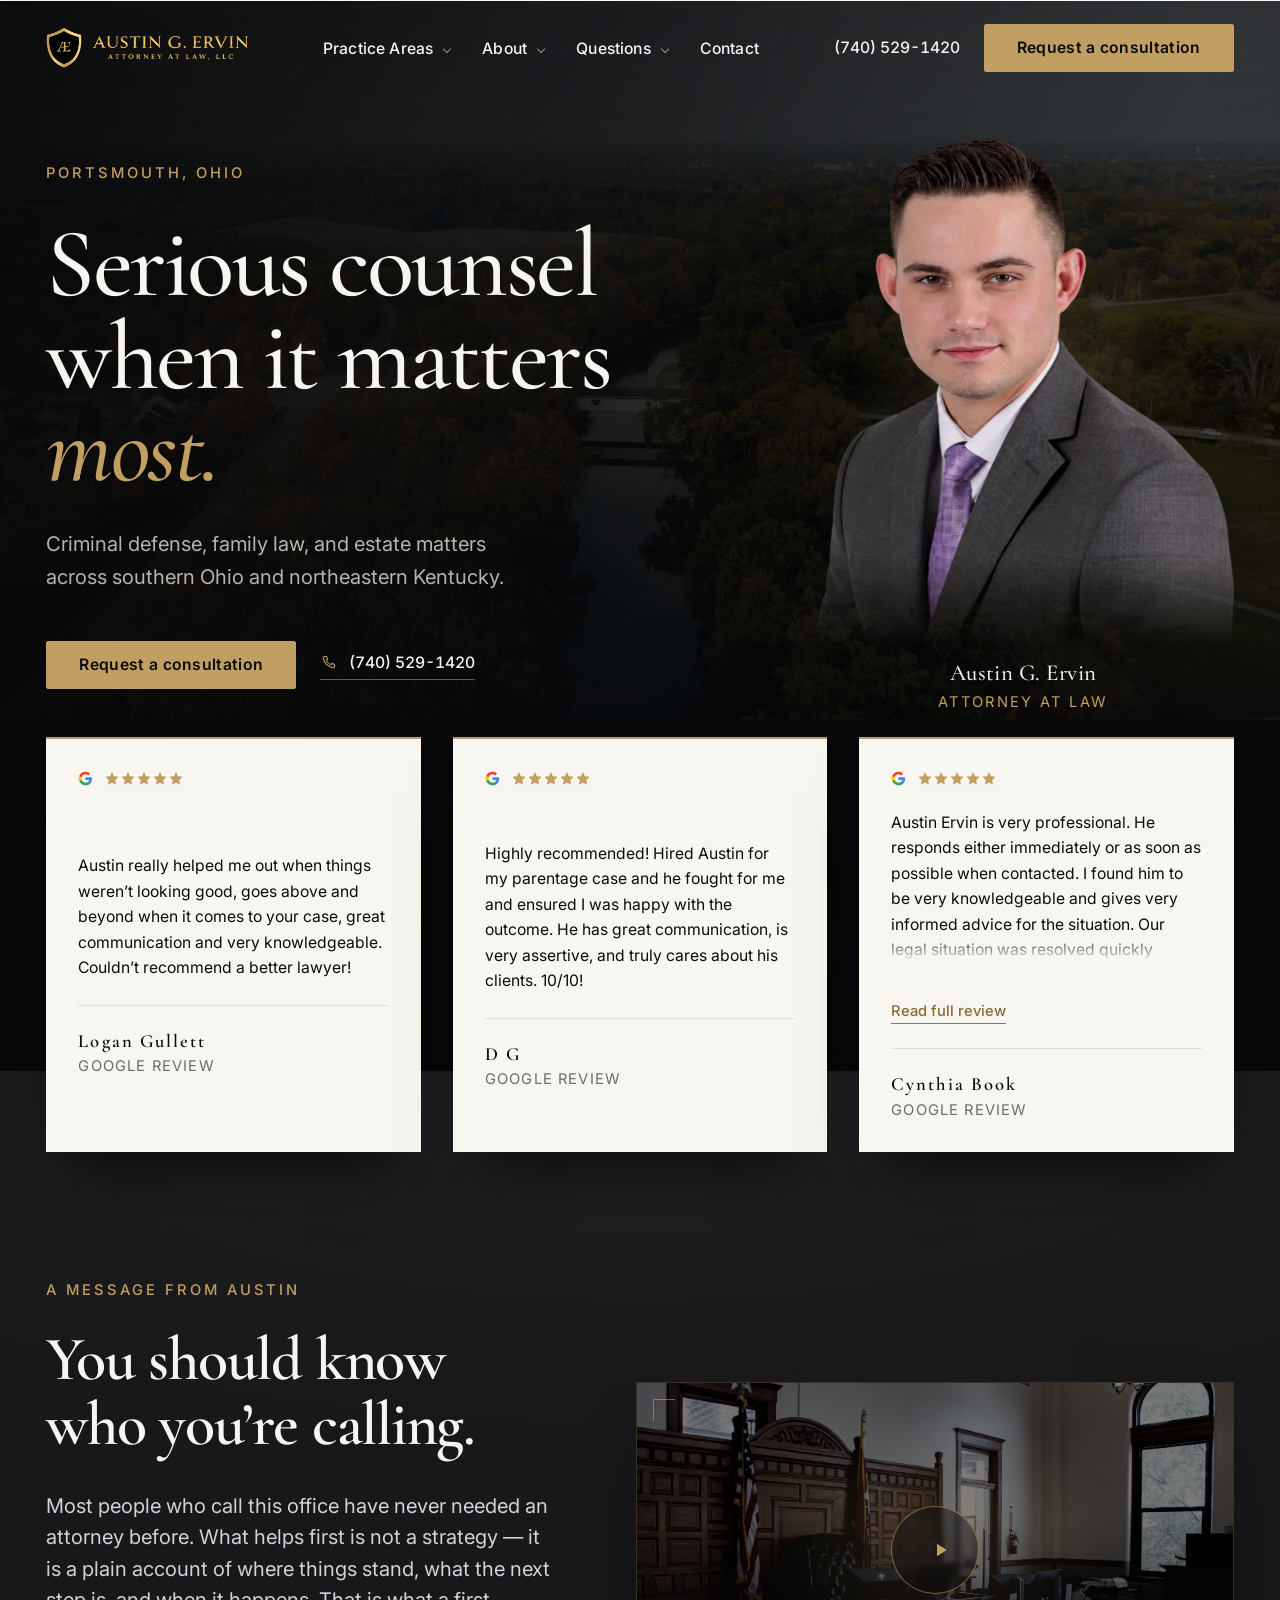
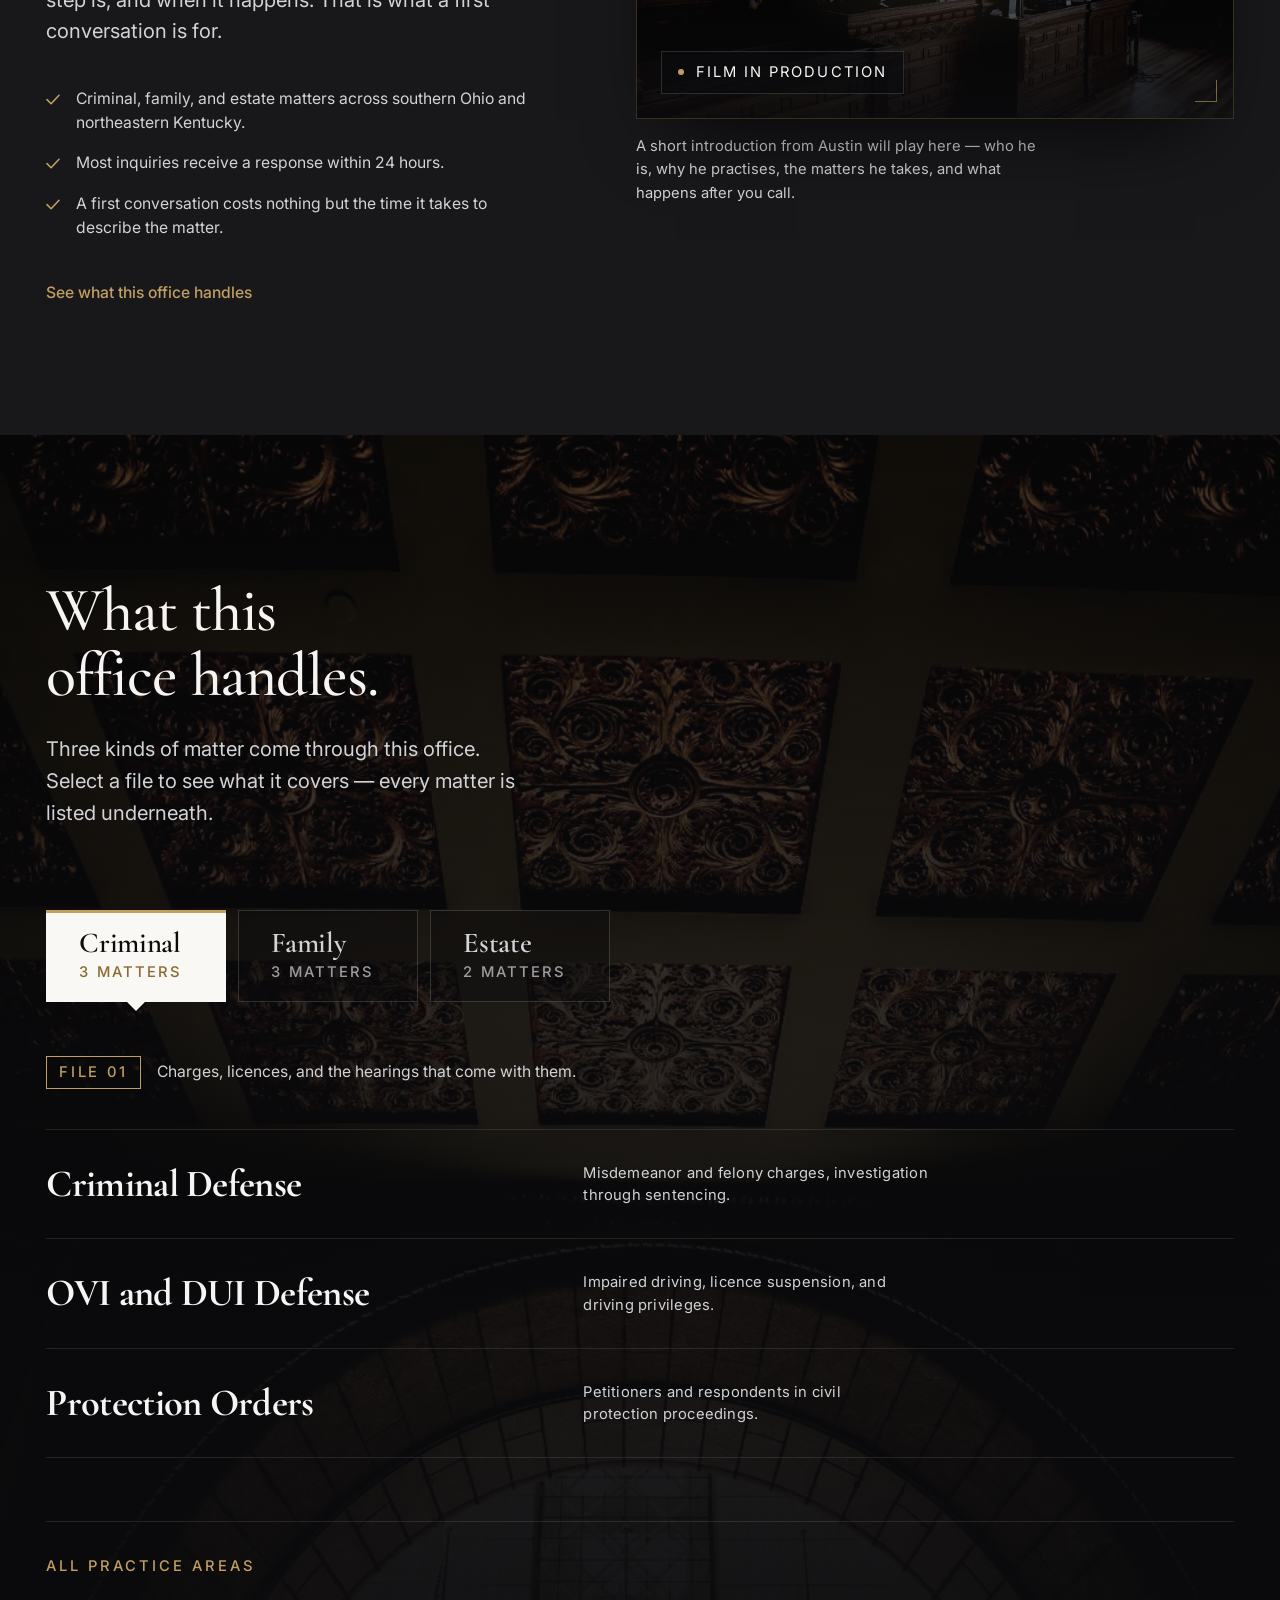
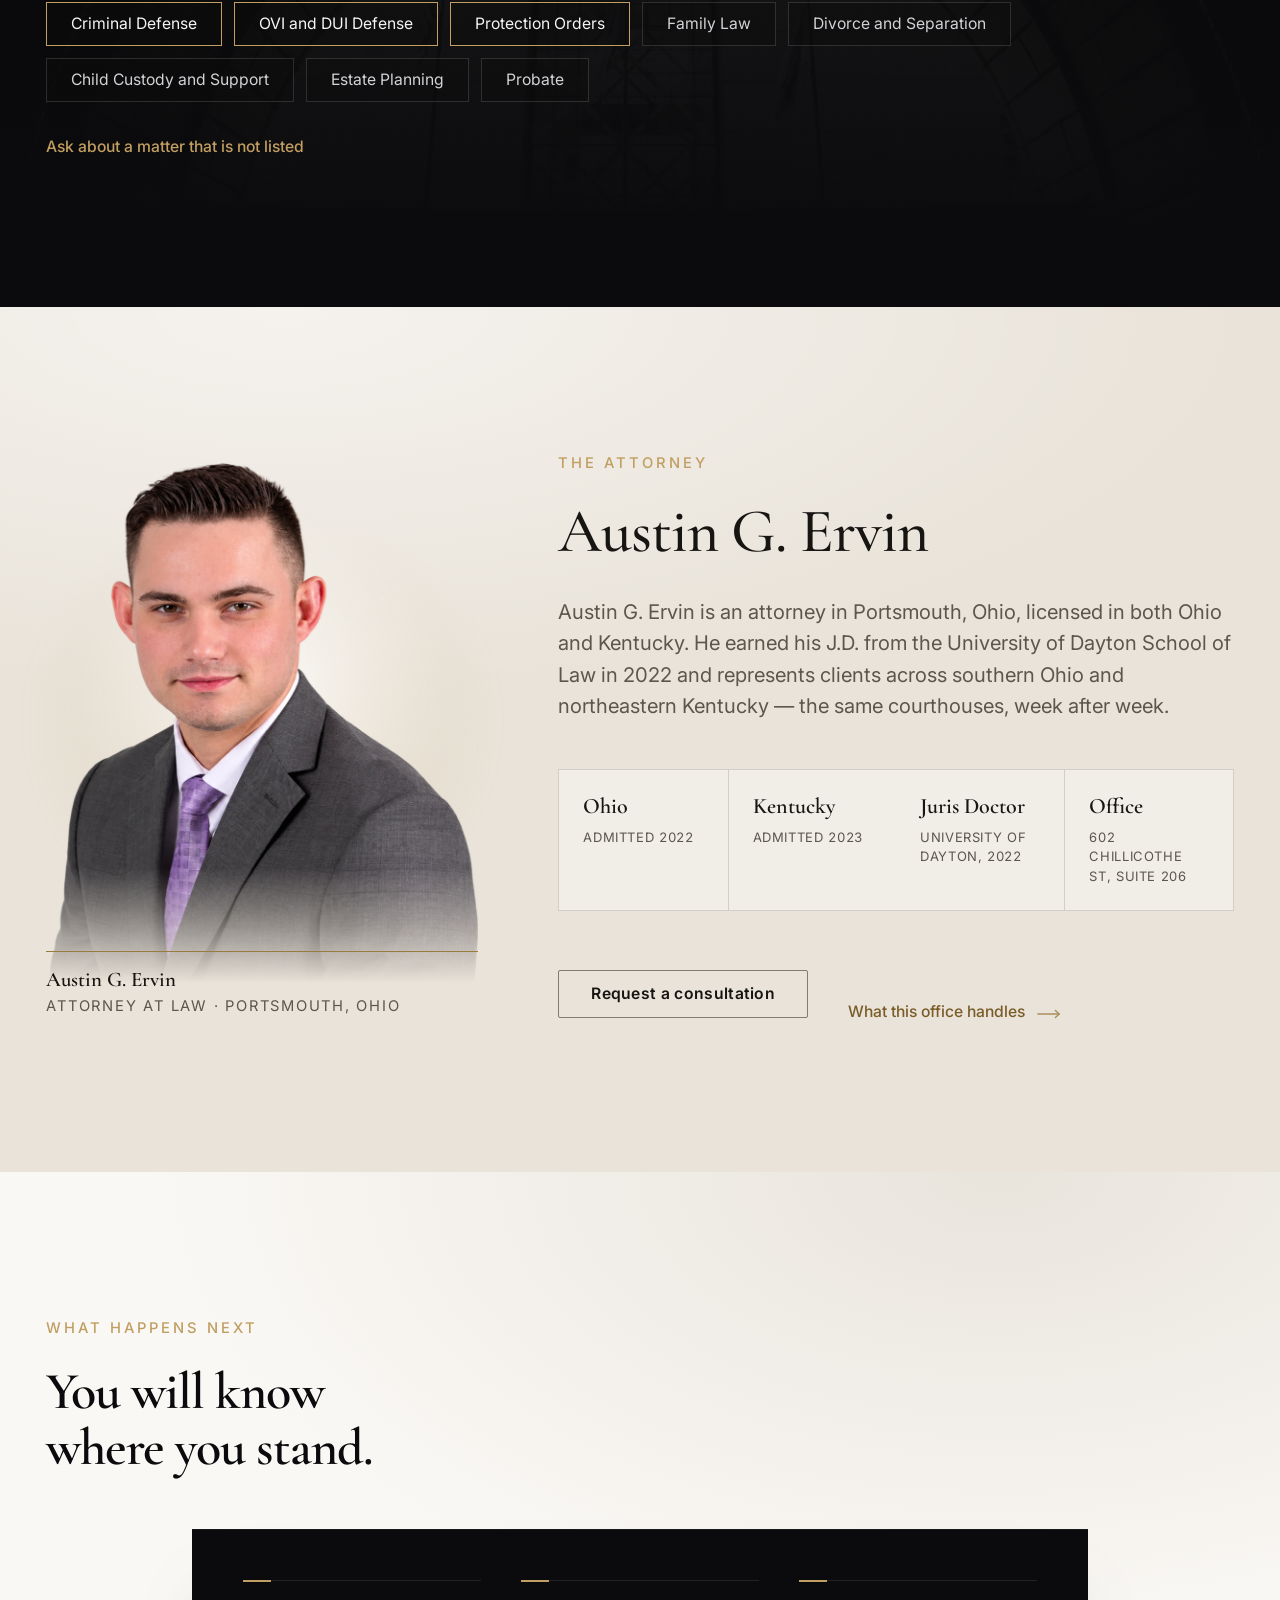
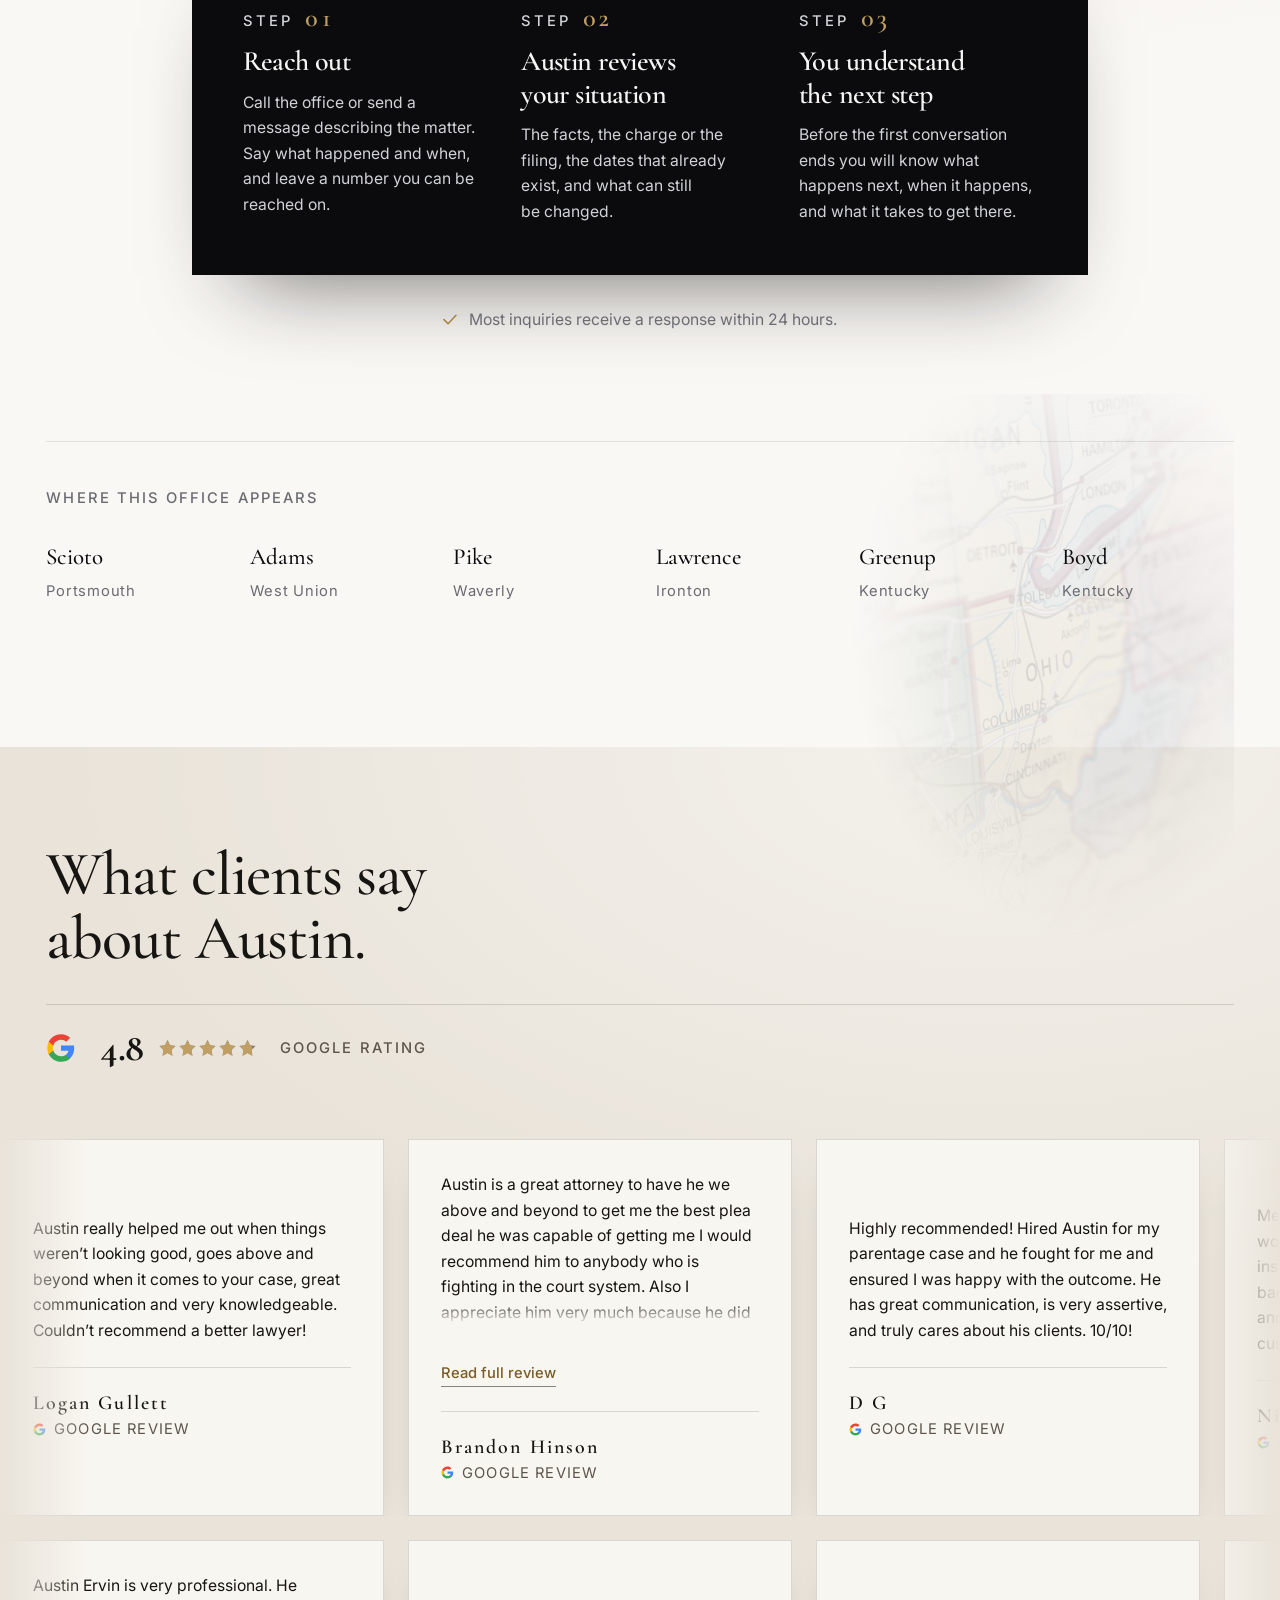
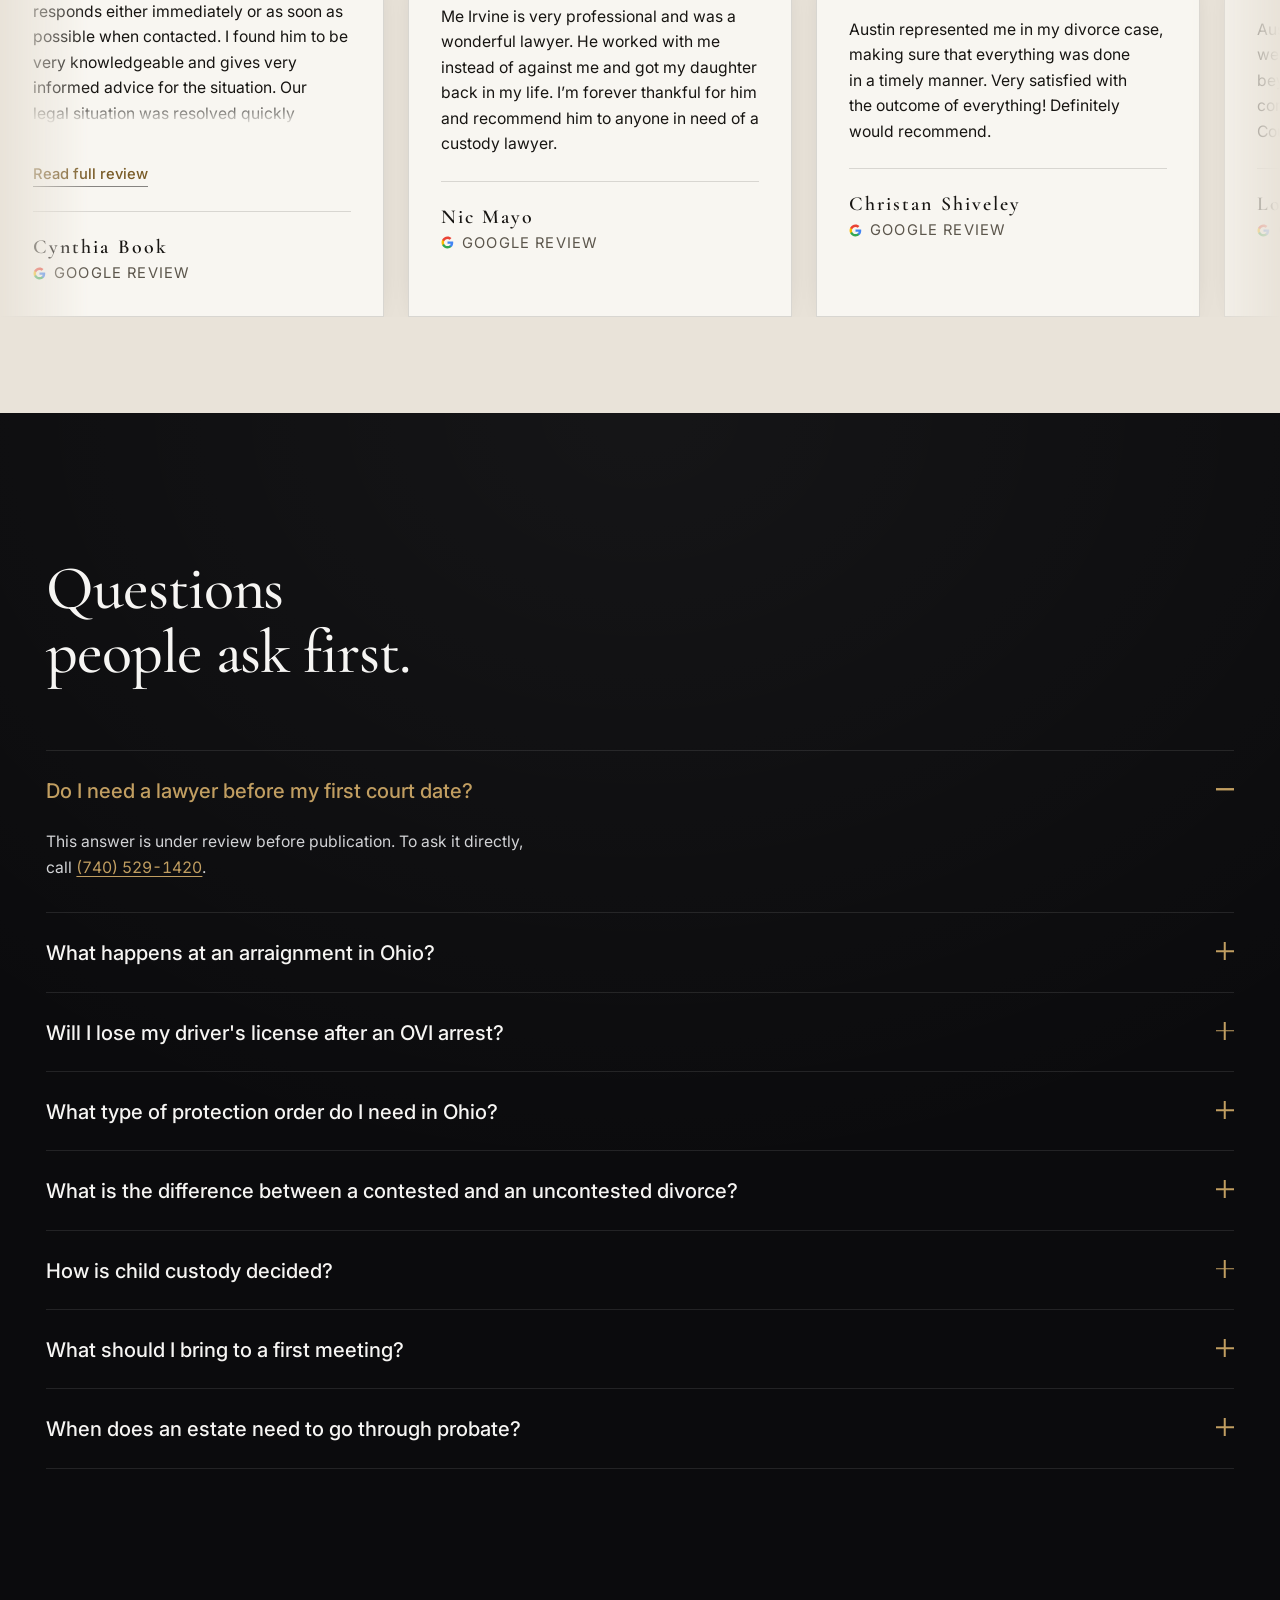
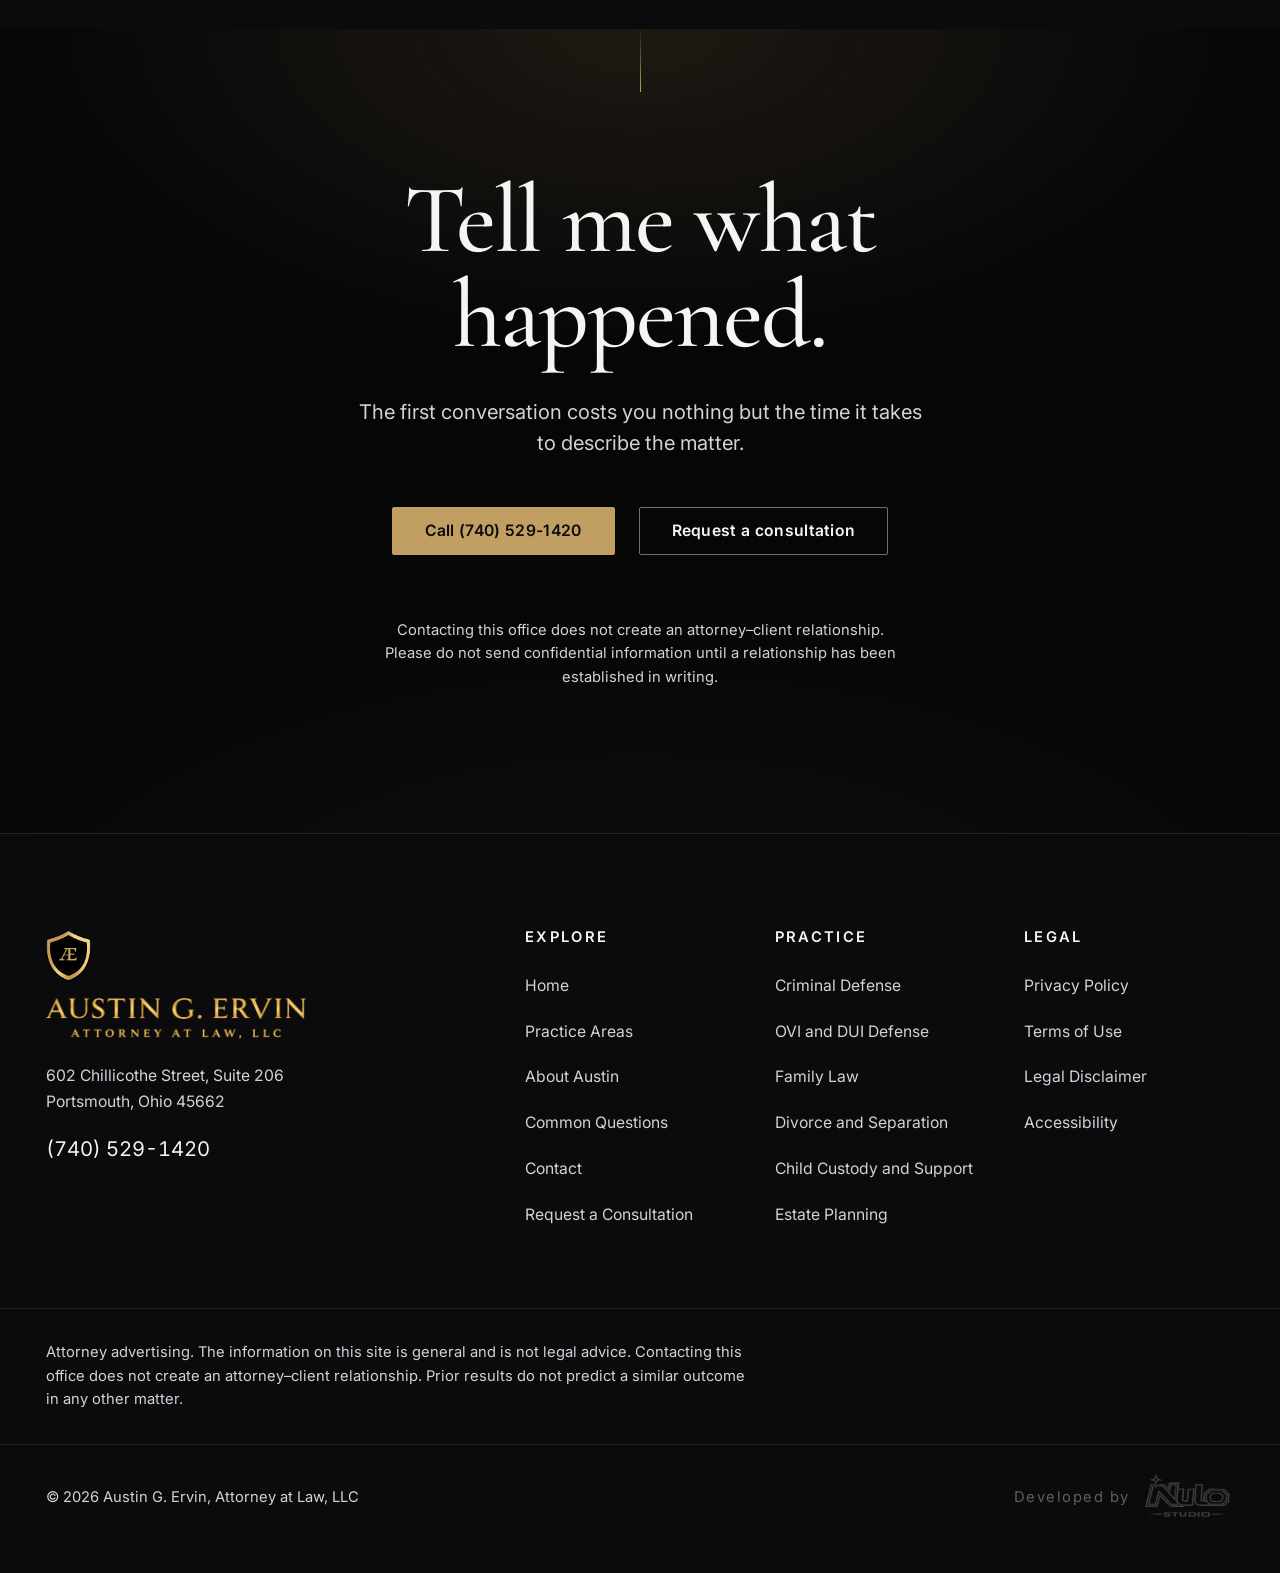
==== commit 9e08ce85: "Feat: Homepage V2.1 — brand lockup, hierarchy, and the unfinished components BRAND  Navigation now c" ====
--- a/index.html
+++ b/index.html
@@ -13,6 +13,10 @@
 
     <meta name="theme-color" content="#0B0B0D">
 
+    <!-- The AE shield is the compact brand mark. Both icons are cut
+         from the supplied shield artwork, so the tab, the home
+         screen and the navigation all carry the same emblem. -->
+
     <link rel="icon" href="graphics/logos/favicon_32.png" sizes="32x32">
 
     <link rel="apple-touch-icon" href="graphics/logos/favicon_180.png">
@@ -22,6 +26,10 @@
     <link rel="preconnect" href="https://fonts.gstatic.com" crossorigin>
 
     <link rel="preload" as="image" href="graphics/logos/theOne_Logo_web.webp">
+
+    <link rel="preload" as="image" href="graphics/logos/aeShield_web.webp">
+
+    <link rel="preload" as="image" href="graphics/logos/aeWordmark_web.webp">
 
     <!-- Cormorant 700 exists for the mega menu titles. The face is
          a high-contrast Garamond: at 600 its stems are optically
@@ -106,6 +114,37 @@
             </g>
         </symbol>
 
+        <symbol id="closeGlyph" viewBox="0 0 24 24">
+            <g fill="none" stroke="currentColor" stroke-width="1.5" stroke-linecap="round">
+                <path d="M6 6l12 12"/>
+                <path d="M18 6L6 18"/>
+            </g>
+        </symbol>
+
+        <symbol id="externalGlyph" viewBox="0 0 24 24">
+            <g fill="none" stroke="currentColor" stroke-width="1.4" stroke-linecap="round" stroke-linejoin="round">
+                <path d="M13.4 4.6h6v6"/>
+                <path d="M19.4 4.6 11 13"/>
+                <path d="M18 14.2v4.2a1.4 1.4 0 0 1-1.4 1.4H5.6a1.4 1.4 0 0 1-1.4-1.4V7.4A1.4 1.4 0 0 1 5.6 6h4.2"/>
+            </g>
+        </symbol>
+
+        <!-- Social marks, drawn so the footer row can be turned on
+             the moment verified profile URLs arrive. Nothing
+             references them yet — see the footer. -->
+
+        <symbol id="facebookGlyph" viewBox="0 0 24 24">
+            <path fill="currentColor" d="M13.5 21v-8h2.7l.4-3.1h-3.1V7.9c0-.9.25-1.5 1.55-1.5H16.7V3.6A21 21 0 0 0 14.3 3.5c-2.4 0-4 1.45-4 4.12V9.9H7.6V13h2.7v8z"/>
+        </symbol>
+
+        <symbol id="linkedinGlyph" viewBox="0 0 24 24">
+            <path fill="currentColor" d="M6.9 20.5H3.6V9.7h3.3zM5.25 8.25a1.9 1.9 0 1 1 0-3.8 1.9 1.9 0 0 1 0 3.8M20.5 20.5h-3.3v-5.25c0-1.25-.02-2.86-1.75-2.86-1.75 0-2.02 1.36-2.02 2.77v5.34H10.1V9.7h3.17v1.48h.05a3.47 3.47 0 0 1 3.13-1.72c3.34 0 3.96 2.2 3.96 5.06z"/>
+        </symbol>
+
+        <symbol id="googleGlyph" viewBox="0 0 48 48">
+            <path fill="currentColor" d="M45.12 24.5c0-1.56-.14-3.06-.4-4.5H24v8.51h11.84c-.51 2.75-2.06 5.08-4.39 6.64v5.52h7.11c4.16-3.83 6.56-9.47 6.56-16.17zM24 46c5.94 0 10.92-1.97 14.56-5.33l-7.11-5.52c-1.97 1.32-4.49 2.1-7.45 2.1-5.73 0-10.58-3.87-12.31-9.07H4.34v5.7C7.96 41.07 15.4 46 24 46zM11.69 28.18C11.25 26.86 11 25.45 11 24s.25-2.86.69-4.18v-5.7H4.34C2.85 17.09 2 20.45 2 24s.85 6.91 2.34 9.88l7.35-5.7zM24 10.75c3.23 0 6.13 1.11 8.41 3.29l6.31-6.31C34.91 4.18 29.93 2 24 2 15.4 2 7.96 6.93 4.34 14.12l7.35 5.7c1.73-5.2 6.58-9.07 12.31-9.07z"/>
+        </symbol>
+
     </svg>
 
 
@@ -139,12 +178,17 @@
 
             <span class="loadCurtainRule" aria-hidden="true"></span>
 
+            <!-- The curtain keeps the scales mark above — it is the
+                 ceremonial lockup and it is approved. Only the
+                 wordmark artwork changed, to the supplied metallic
+                 file, so the curtain and the bar behind it are not
+                 two different golds. -->
             <img
                 class="loadCurtainWord"
-                src="graphics/logos/theTwo_Logo_web.webp"
+                src="graphics/logos/aeWordmark_web.webp"
                 alt="Austin G. Ervin, Attorney at Law, LLC"
-                width="900"
-                height="181"
+                width="1100"
+                height="170"
             >
 
         </div>
@@ -173,19 +217,39 @@
 
         <div class="container siteHeaderInner">
 
-            <!-- The wordmark, not the mark. The scales lose their
-                 detail below about 40px and read as a smudge; the
-                 lockup stays legible at any size the bar allows.
-                 The mark still carries the curtain, the mobile
-                 menu and the hero. -->
+            <!-- THE BRAND LOCKUP — one identity, two pieces of
+                 supplied artwork.
+
+                 The AE shield leads and the wordmark follows, so
+                 the bar opens on an emblem rather than on a line
+                 of type. Both are the approved files, displayed
+                 at their own aspect ratio and untouched by any
+                 filter: the gold in them is metallic, and a CSS
+                 grade flattens it to a single muddy brown.
+
+                 Below 600px the wordmark leaves and the shield
+                 stands alone. That is not the wordmark shrinking
+                 until it is unreadable — it is the identity
+                 changing gear, which is what the shield is for.
+                 The whole lockup is one link to the top. -->
             <a class="logoLockup" href="#mainContent" aria-label="Austin G. Ervin, Attorney at Law — home">
+
+                <img
+                    class="logoShield"
+                    src="graphics/logos/aeShield_web.webp"
+                    alt=""
+                    width="272"
+                    height="320"
+                    fetchpriority="high"
+                >
 
                 <img
                     class="logoWordmarkImage"
-                    src="graphics/logos/theTwo_Logo_web.webp"
+                    src="graphics/logos/aeWordmark_web.webp"
                     alt="Austin G. Ervin, Attorney at Law, LLC"
-                    width="900"
-                    height="181"
+                    width="1100"
+                    height="170"
+                    fetchpriority="high"
                 >
 
             </a>
@@ -205,7 +269,7 @@
                             <span class="navChevron" aria-hidden="true"></span>
                         </a>
 
-                        <div class="megaPanel" data-megaPanel>
+                        <div class="megaPanel" data-scene="light" data-megaPanel>
 
                             <div class="megaInner">
 
@@ -308,7 +372,7 @@
                             <span class="navChevron" aria-hidden="true"></span>
                         </a>
 
-                        <div class="megaPanel" data-megaPanel>
+                        <div class="megaPanel" data-scene="light" data-megaPanel>
 
                             <div class="megaInner">
 
@@ -395,7 +459,7 @@
                             <span class="navChevron" aria-hidden="true"></span>
                         </a>
 
-                        <div class="megaPanel" data-megaPanel>
+                        <div class="megaPanel" data-scene="light" data-megaPanel>
 
                             <div class="megaInner">
 
@@ -551,10 +615,10 @@
 
                 <img
                     class="mobileMenuMark"
-                    src="graphics/logos/theOne_Logo_web.webp"
+                    src="graphics/logos/aeShield_web.webp"
                     alt=""
-                    width="560"
-                    height="407"
+                    width="272"
+                    height="320"
                 >
 
                 <button class="menuClose" type="button" aria-label="Close menu" data-menuClose>
@@ -705,7 +769,6 @@
                 <div class="heroType">
 
                     <p class="heroPlace">
-                        <span class="heroPlaceRule" aria-hidden="true"></span>
                         Portsmouth, Ohio
                     </p>
 
@@ -847,129 +910,116 @@
 
 
         <!-- ============================================================
-             CHAPTER TWO · THE HARDEST WEEK
-
-             The emotional centre of the page, and the only chapter
-             that is nothing but a sentence. It descends into
-             charcoal because the sentence is heavy.
+             CHAPTER TWO · A MESSAGE FROM AUSTIN
+
+             The handshake. It replaces the statement chapter, whose
+             sentence — "the hardest week of their life" — opened the
+             page on the visitor's worst moment and then stayed
+             there. The movement wanted here is uncertainty into
+             clarity, so this chapter's whole job is to make Austin
+             a person and then hand the visitor straight to the
+             practice areas. It does not try to be a second About
+             page; the biography is two chapters down, after the
+             visitor has been given a way to find their own matter.
+
+             The film frame holds a poster and a status chip today.
+             When Austin's introduction arrives, the <img> becomes a
+             <video poster=…> inside the same frame and nothing
+             around it moves.
         ============================================================ -->
 
-        <section class="chapterStatement" data-scene="dusk" data-chapter aria-labelledby="statementHeading">
-
-            <div class="container">
-
-                <h2 class="statementBlock" id="statementHeading" data-reveal>
-                    <span class="statementLine">Most people who call me</span>
-                    <span class="statementLine">are having the hardest</span>
-                    <span class="statementLine">week of their life.</span>
-                </h2>
-
-                <p class="statementBody">
-                    A criminal charge, a custody dispute, or a death in the family arrives
-                    without warning and without instructions. The work of this office is to
-                    make the next step clear, and then to take it with you.
-                </p>
-
-            </div>
-
-        </section>
-
-
-        <!-- ============================================================
-             CHAPTER THREE · THE ATTORNEY
-
-             Warm stone. The one chapter that is a person rather
-             than a service, so it returns to daylight.
-        ============================================================ -->
-
-        <section class="chapterAttorney" id="attorney" data-scene="stone" data-chapter aria-labelledby="attorneyName">
-
-            <div class="container attorneyInner">
-
-                <!-- The media frame. It carries the office photograph
-                     today and is built at 16:9 so a film of Austin
-                     can replace the <img> with a <video> and change
-                     nothing else about the composition. No play
-                     control is drawn, because there is nothing yet
-                     to play. -->
-                <div class="attorneyStage">
-
-                    <figure class="attorneyMedia">
+        <section class="chapterMessage" id="message" data-scene="dusk" data-chapter aria-labelledby="messageHeading">
+
+            <div class="container messageInner">
+
+                <div class="messageType" data-reveal>
+
+                    <p class="sectionEyebrow">
+                        A message from Austin
+                    </p>
+
+                    <h2 class="messageHeading" id="messageHeading">
+                        <span class="statementLine">You should know</span>
+                        <span class="statementLine">who you&rsquo;re calling.</span>
+                    </h2>
+
+                    <p class="messageBody">
+                        Most people who call this office have never needed an attorney
+                        before. What helps first is not a strategy &mdash; it is a plain
+                        account of where things stand, what the next step is, and when it
+                        happens. That is what a first conversation is for.
+                    </p>
+
+                    <ul class="messagePoints" role="list">
+
+                        <li class="messagePoint">
+                            <svg class="messagePointIcon" aria-hidden="true" focusable="false"><use href="#tickGlyph"/></svg>
+                            <span>Criminal, family, and estate matters across southern Ohio and northeastern Kentucky.</span>
+                        </li>
+
+                        <li class="messagePoint">
+                            <svg class="messagePointIcon" aria-hidden="true" focusable="false"><use href="#tickGlyph"/></svg>
+                            <span>Most inquiries receive a response within 24&nbsp;hours.</span>
+                        </li>
+
+                        <li class="messagePoint">
+                            <svg class="messagePointIcon" aria-hidden="true" focusable="false"><use href="#tickGlyph"/></svg>
+                            <span>A first conversation costs nothing but the time it takes to describe the matter.</span>
+                        </li>
+
+                    </ul>
+
+                    <a class="messageAction" href="#practice">
+                        <span>See what this office handles</span>
+                        <svg class="megaArrow" aria-hidden="true" focusable="false"><use href="#arrowGlyph"/></svg>
+                    </a>
+
+                </div>
+
+                <!-- THE FILM FRAME — a designed placeholder, not a
+                     grey box. There is deliberately no play button:
+                     a control that does nothing when pressed is
+                     worse than no control. The mark is decorative
+                     and the chip says plainly that the film is
+                     still being made. -->
+                <figure class="messageFilm">
+
+                    <div class="filmFrame">
 
                         <img
-                            class="attorneyMediaImage"
+                            class="filmPoster"
                             src="graphics/images/courtroom_web.webp"
-                            alt="A courtroom of the kind where these matters are heard"
+                            alt=""
                             width="1500"
                             height="1000"
                             loading="lazy"
                         >
 
-                    </figure>
-
-                    <!-- Austin, inset over the frame: the two planes
-                         overlap rather than sit side by side. -->
-                    <figure class="attorneyInset">
-
-                        <img
-                            class="attorneyInsetImage"
-                            src="graphics/images/austinPortrait_web.webp"
-                            alt="Austin G. Ervin"
-                            width="900"
-                            height="1085"
-                            loading="lazy"
-                        >
-
-                        <figcaption class="attorneyInsetCaption">
-                            <span class="attorneyInsetName">Austin G. Ervin</span>
-                            <span class="attorneyInsetRole">Portsmouth</span>
-                        </figcaption>
-
-                    </figure>
-
-                </div>
-
-                <div class="attorneyBody">
-
-                    <h2 class="attorneyName" id="attorneyName">Austin&nbsp;G. Ervin</h2>
-
-                    <p class="attorneyLede">
-                        Austin G. Ervin is an attorney in Portsmouth, Ohio, licensed in both
-                        Ohio and Kentucky. He earned his J.D. from the University of Dayton
-                        School of Law in 2022 and represents clients across southern Ohio and
-                        northeastern Kentucky.
-                    </p>
-
-                    <dl class="credentialList">
-
-                        <div class="credentialRow">
-                            <dt class="credentialLabel">Ohio</dt>
-                            <dd class="credentialValue">Admitted 2022</dd>
-                        </div>
-
-                        <div class="credentialRow">
-                            <dt class="credentialLabel">Kentucky</dt>
-                            <dd class="credentialValue">Admitted 2023</dd>
-                        </div>
-
-                        <div class="credentialRow">
-                            <dt class="credentialLabel">Juris Doctor</dt>
-                            <dd class="credentialValue">University of Dayton, 2022</dd>
-                        </div>
-
-                        <div class="credentialRow">
-                            <dt class="credentialLabel">Office</dt>
-                            <dd class="credentialValue">602 Chillicothe St, Suite 206</dd>
-                        </div>
-
-                    </dl>
-
-                    <a class="attorneyAction" href="#contact">
-                        <span>Request a consultation</span>
-                        <svg class="megaArrow" aria-hidden="true" focusable="false"><use href="#arrowGlyph"/></svg>
-                    </a>
-
-                </div>
+                        <span class="filmVeil" aria-hidden="true"></span>
+
+                        <span class="filmMark" aria-hidden="true">
+                            <svg class="filmMarkGlyph" viewBox="0 0 24 24" focusable="false">
+                                <path fill="currentColor" d="M9 5.8 18.6 12 9 18.2Z"/>
+                            </svg>
+                        </span>
+
+                        <p class="filmStatus">
+                            <span class="filmStatusDot" aria-hidden="true"></span>
+                            Film in production
+                        </p>
+
+                        <span class="filmCorner filmCornerTl" aria-hidden="true"></span>
+                        <span class="filmCorner filmCornerBr" aria-hidden="true"></span>
+
+                    </div>
+
+                    <figcaption class="filmCaption">
+                        A short introduction from Austin will play here &mdash; who he is,
+                        why he practises, the matters he takes, and what happens after you
+                        call.
+                    </figcaption>
+
+                </figure>
 
             </div>
 
@@ -977,7 +1027,14 @@
 
 
         <!-- ============================================================
-             CHAPTER FOUR · WHAT THIS OFFICE HANDLES
+             CHAPTER THREE · WHAT THIS OFFICE HANDLES
+
+             Moved ahead of the attorney chapter in V2.1. A visitor
+             arriving on an attorney's website is answering one
+             question before any other — "does he handle what I
+             need?" — and the old order made them read a biography
+             first. Austin's story is stronger once they already
+             know he takes their kind of matter.
 
              An editorial index, not a grid of cards. Each area is a
              full-width row with a rule beneath it, so the eye runs
@@ -1000,8 +1057,8 @@
                     <h2 class="chapterHeading" id="practiceHeading">What this office handles.</h2>
 
                     <p class="practiceLedeText">
-                        Three kinds of matter come through this office. Open the one that
-                        looks like yours.
+                        Three kinds of matter come through this office. Select a file to
+                        see what it covers &mdash; every matter is listed underneath.
                     </p>
 
                 </div>
@@ -1021,21 +1078,29 @@
                     <input class="caseInput" type="radio" name="caseFile" id="caseFamily">
                     <input class="caseInput" type="radio" name="caseFile" id="caseEstate">
 
+                    <!-- The controls are contained surfaces now, not
+                         headings. `01 / 02 / 03` was removed in
+                         V2.1: a numeral in front of a word reads as
+                         a list index, so three tabs read as three
+                         items in a contents page and nobody
+                         discovered they were clickable. Each one
+                         carries its own count instead, which says
+                         there is something behind it. -->
                     <div class="caseTabs">
 
                         <label class="caseTab" for="caseCriminal">
-                            <span class="caseTabIndex">01</span>
                             <span class="caseTabName">Criminal</span>
+                            <span class="caseTabMeta">3 matters</span>
                         </label>
 
                         <label class="caseTab" for="caseFamily">
-                            <span class="caseTabIndex">02</span>
                             <span class="caseTabName">Family</span>
+                            <span class="caseTabMeta">3 matters</span>
                         </label>
 
                         <label class="caseTab" for="caseEstate">
-                            <span class="caseTabIndex">03</span>
                             <span class="caseTabName">Estate</span>
+                            <span class="caseTabMeta">2 matters</span>
                         </label>
 
                     </div>
@@ -1147,6 +1212,163 @@
 
                     </div>
 
+                    <!-- THE INDEX — every matter, always on screen.
+
+                         A tab hides two thirds of what the office does,
+                         and the mega menu is not an answer: a visitor
+                         who never opens it never learns that probate or
+                         protection orders are handled here. So the
+                         complete list stays visible under the file, and
+                         each entry is a second label on the radio that
+                         owns it — selecting "Probate" opens the estate
+                         file rather than routing to a page that does not
+                         exist yet. -->
+                    <div class="caseIndex">
+
+                        <p class="caseIndexLabel">All practice areas</p>
+
+                        <ul class="caseIndexList" role="list">
+
+                            <li><label class="caseChip" for="caseCriminal">Criminal Defense</label></li>
+
+                            <li><label class="caseChip" for="caseCriminal">OVI and DUI Defense</label></li>
+
+                            <li><label class="caseChip" for="caseCriminal">Protection Orders</label></li>
+
+                            <li><label class="caseChip" for="caseFamily">Family Law</label></li>
+
+                            <li><label class="caseChip" for="caseFamily">Divorce and Separation</label></li>
+
+                            <li><label class="caseChip" for="caseFamily">Child Custody and Support</label></li>
+
+                            <li><label class="caseChip" for="caseEstate">Estate Planning</label></li>
+
+                            <li><label class="caseChip" for="caseEstate">Probate</label></li>
+
+                        </ul>
+
+                        <a class="caseIndexAction" href="#contact">
+                            <span>Ask about a matter that is not listed</span>
+                            <svg class="megaArrow" aria-hidden="true" focusable="false"><use href="#arrowGlyph"/></svg>
+                        </a>
+
+                    </div>
+
+                </div>
+
+
+
+            </div>
+
+        </section>
+
+
+        <!-- ============================================================
+             CHAPTER FOUR · THE ATTORNEY
+
+             Warm stone, and now placed after the practice areas.
+             The visitor has already found their matter; this is
+             where they find out who would handle it.
+
+             The small inset plate is gone. It was a square crop of
+             the hero portrait, positioned so the top of Austin's
+             head was cut off, sitting on a cream card with no
+             ground behind it — it read as a passport photograph
+             stuck onto the scene. The supplied master is 1374×1145
+             and the derived portrait 900×1085, so there is no
+             higher-resolution crop to reach for: the fix is to
+             stop shrinking it. It is now the section's principal
+             image, at a size the source actually supports, with
+             the same bottom dissolve the hero uses so he stands in
+             the scene rather than on it.
+        ============================================================ -->
+
+        <section class="chapterAttorney" id="attorney" data-scene="stone" data-chapter aria-labelledby="attorneyName">
+
+            <div class="container attorneyInner">
+
+                <figure class="attorneyPlate">
+
+                    <span class="attorneyPlateGround" aria-hidden="true"></span>
+
+                    <img
+                        class="attorneyPlateImage"
+                        src="graphics/images/austinPortrait_web.webp"
+                        alt="Austin G. Ervin, attorney at law"
+                        width="900"
+                        height="1085"
+                        loading="lazy"
+                    >
+
+                    <figcaption class="attorneyPlateCaption">
+                        <span class="attorneyPlateName">Austin G. Ervin</span>
+                        <span class="attorneyPlateRole">Attorney at Law &middot; Portsmouth, Ohio</span>
+                    </figcaption>
+
+                </figure>
+
+                <div class="attorneyBody">
+
+                    <p class="sectionEyebrow">
+                        The attorney
+                    </p>
+
+                    <h2 class="attorneyName" id="attorneyName">Austin&nbsp;G. Ervin</h2>
+
+                    <p class="attorneyLede">
+                        Austin G. Ervin is an attorney in Portsmouth, Ohio, licensed in both
+                        Ohio and Kentucky. He earned his J.D. from the University of Dayton
+                        School of Law in 2022 and represents clients across southern Ohio and
+                        northeastern Kentucky &mdash; the same courthouses, week after week.
+                    </p>
+
+                    <!-- CREDENTIALS — a bar, not a spreadsheet.
+
+                         Four verified facts, set as an architectural
+                         strip: the jurisdictions first, because
+                         "can he even appear in my county" is the
+                         question underneath them. Everything here
+                         is verified in data/attorneys.json and
+                         data/locations.json. The unverified
+                         Shawnee State baccalaureate is deliberately
+                         absent (LEG-001). -->
+                    <dl class="credentialBar">
+
+                        <div class="credentialCell">
+                            <dt class="credentialLabel">Ohio</dt>
+                            <dd class="credentialValue">Admitted <span class="tabularFigures">2022</span></dd>
+                        </div>
+
+                        <div class="credentialCell">
+                            <dt class="credentialLabel">Kentucky</dt>
+                            <dd class="credentialValue">Admitted <span class="tabularFigures">2023</span></dd>
+                        </div>
+
+                        <div class="credentialCell">
+                            <dt class="credentialLabel">Juris Doctor</dt>
+                            <dd class="credentialValue">University of Dayton, <span class="tabularFigures">2022</span></dd>
+                        </div>
+
+                        <div class="credentialCell">
+                            <dt class="credentialLabel">Office</dt>
+                            <dd class="credentialValue">602 Chillicothe St, Suite 206</dd>
+                        </div>
+
+                    </dl>
+
+                    <div class="attorneyActions">
+
+                        <a class="buttonGhost" href="#contact">
+                            Request a consultation
+                        </a>
+
+                        <a class="attorneyAction" href="#practice">
+                            <span>What this office handles</span>
+                            <svg class="megaArrow" aria-hidden="true" focusable="false"><use href="#arrowGlyph"/></svg>
+                        </a>
+
+                    </div>
+
                 </div>
 
             </div>
@@ -1166,51 +1388,100 @@
 
             <div class="container">
 
-                <h2 class="chapterHeading" id="processHeading">You will know where you stand.</h2>
-
-                <ol class="processList" role="list">
-
-                    <li class="processStep">
-
-                        <span class="processNumeral" aria-hidden="true">01</span>
-
-                        <h3 class="processStepHeading">You call the office</h3>
-
-                        <p class="processStepText">
-                            You reach a person or leave a message describing the matter.
-                            Say what happened and when, and leave a number you can be
-                            reached on.
-                        </p>
-
-                    </li>
-
-                    <li class="processStep">
-
-                        <span class="processNumeral" aria-hidden="true">02</span>
-
-                        <h3 class="processStepHeading">We talk about what happened</h3>
-
-                        <p class="processStepText">
-                            A first conversation covers the facts, the charge or the filing,
-                            the dates that already exist, and what can still be changed.
-                        </p>
-
-                    </li>
-
-                    <li class="processStep">
-
-                        <span class="processNumeral" aria-hidden="true">03</span>
-
-                        <h3 class="processStepHeading">You get the next step in writing</h3>
-
-                        <p class="processStepText">
-                            You will leave the first conversation knowing what happens next
-                            and when.
-                        </p>
-
-                    </li>
-
-                </ol>
+                <div class="processPanelHead">
+
+                    <p class="sectionEyebrow">
+                        What happens next
+                    </p>
+
+                    <h2 class="processHeading" id="processHeading">You will know where you stand.</h2>
+
+                </div>
+
+                <!-- THE PANEL — the three steps and nothing else.
+
+                     They used to run the full width of the container
+                     with nothing holding them, which left the most
+                     practical chapter on the page reading as the
+                     loosest. They are inset into one black rectangle
+                     now, sized well inside the container so the light
+                     scene stays visible on all four sides: the object
+                     floats over the environment rather than replacing
+                     it.
+
+                     The heading and the response note deliberately sit
+                     OUTSIDE it. A panel that swallows the whole
+                     chapter is a tinted band, not an inset object.
+
+                     `data-scene="dark"` rather than hand-written
+                     colours — the steps inside are the same components
+                     as everywhere else, and the scene supplies their
+                     ink. -->
+                <div class="processPanel" data-scene="dark">
+
+                    <ol class="processList" role="list">
+
+                        <li class="processStep">
+
+                            <p class="processStepIndex">
+                                <span class="processStepWord">Step</span>
+                                <span class="processNumeral tabularFigures">01</span>
+                            </p>
+
+                            <h3 class="processStepHeading">Reach out</h3>
+
+                            <p class="processStepText">
+                                Call the office or send a message describing the matter. Say
+                                what happened and when, and leave a number you can be reached
+                                on.
+                            </p>
+
+                        </li>
+
+                        <li class="processStep">
+
+                            <p class="processStepIndex">
+                                <span class="processStepWord">Step</span>
+                                <span class="processNumeral tabularFigures">02</span>
+                            </p>
+
+                            <h3 class="processStepHeading">Austin reviews your situation</h3>
+
+                            <p class="processStepText">
+                                The facts, the charge or the filing, the dates that already
+                                exist, and what can still be changed.
+                            </p>
+
+                        </li>
+
+                        <li class="processStep">
+
+                            <p class="processStepIndex">
+                                <span class="processStepWord">Step</span>
+                                <span class="processNumeral tabularFigures">03</span>
+                            </p>
+
+                            <h3 class="processStepHeading">You understand the next step</h3>
+
+                            <p class="processStepText">
+                                Before the first conversation ends you will know what happens
+                                next, when it happens, and what it takes to get there.
+                            </p>
+
+                        </li>
+
+                    </ol>
+
+                </div>
+
+                <!-- Typical, not promised. "Guarantee" is a prohibited
+                     term in data/compliance.json, and an absolute
+                     response-time claim would be one in substance even
+                     without the word. -->
+                <p class="processNote">
+                    <svg class="processNoteIcon" aria-hidden="true" focusable="false"><use href="#tickGlyph"/></svg>
+                    Most inquiries receive a response within 24&nbsp;hours.
+                </p>
 
                 <div class="serviceArea" data-hasMap>
 
@@ -1316,7 +1587,7 @@
 
                 <div class="reviewTrackViewport">
                     <ul class="reviewTrack isLeadingLeft" role="list" data-track>
-                        <li class="reviewCard">
+                        <li class="reviewCard" data-reviewId="g-logan-gullett" data-rating="5">
 
                             <blockquote class="reviewText">
                                 <p>Austin really helped me out when things weren’t looking good, goes above and beyond when it comes to your case, great communication and very knowledgeable. Couldn’t recommend a better lawyer!</p>
@@ -1332,7 +1603,7 @@
 
                         </li>
 
-                        <li class="reviewCard">
+                        <li class="reviewCard" data-reviewId="g-brandon-hinson" data-rating="5">
 
                             <blockquote class="reviewText">
                                 <p>Austin is a great attorney to have he we above and beyond to get me the best plea deal he was capable of getting me I would recommend him to anybody who is fighting in the court system. Also I appreciate him very much because he did his job like he was supposed to.</p>
@@ -1348,7 +1619,7 @@
 
                         </li>
 
-                        <li class="reviewCard">
+                        <li class="reviewCard" data-reviewId="g-d-g" data-rating="5">
 
                             <blockquote class="reviewText">
                                 <p>Highly recommended! Hired Austin for my parentage case and he fought for me and ensured I was happy with the outcome. He has great communication, is very assertive, and truly cares about his clients. 10/10!</p>
@@ -1364,7 +1635,7 @@
 
                         </li>
 
-                        <li class="reviewCard">
+                        <li class="reviewCard" data-reviewId="g-nic-mayo" data-rating="5">
 
                             <blockquote class="reviewText">
                                 <p>Me Irvine is very professional and was a wonderful lawyer. He worked with me instead of against me and got my daughter back in my life. I’m forever thankful for him and recommend him to anyone in need of a custody lawyer.</p>
@@ -1380,7 +1651,7 @@
 
                         </li>
 
-                        <li class="reviewCard">
+                        <li class="reviewCard" data-reviewId="g-christan-shiveley" data-rating="5">
 
                             <blockquote class="reviewText">
                                 <p>Austin represented me in my divorce case, making sure that everything was done in a timely manner. Very satisfied with the outcome of everything! Definitely would recommend.</p>
@@ -1396,7 +1667,7 @@
 
                         </li>
 
-                        <li class="reviewCard">
+                        <li class="reviewCard" data-reviewId="g-cynthia-book" data-rating="5">
 
                             <blockquote class="reviewText">
                                 <p>Austin Ervin is very professional. He responds either immediately or as soon as possible when contacted. I found him to be very knowledgeable and gives very informed advice for the situation. Our legal situation was resolved quickly and responsibly. I would definitely hire him again.</p>
@@ -1416,7 +1687,7 @@
 
                 <div class="reviewTrackViewport">
                     <ul class="reviewTrack isLeadingRight" role="list" data-track>
-                        <li class="reviewCard">
+                        <li class="reviewCard" data-reviewId="g-cynthia-book" data-rating="5">
 
                             <blockquote class="reviewText">
                                 <p>Austin Ervin is very professional. He responds either immediately or as soon as possible when contacted. I found him to be very knowledgeable and gives very informed advice for the situation. Our legal situation was resolved quickly and responsibly. I would definitely hire him again.</p>
@@ -1432,7 +1703,7 @@
 
                         </li>
 
-                        <li class="reviewCard">
+                        <li class="reviewCard" data-reviewId="g-nic-mayo" data-rating="5">
 
                             <blockquote class="reviewText">
                                 <p>Me Irvine is very professional and was a wonderful lawyer. He worked with me instead of against me and got my daughter back in my life. I’m forever thankful for him and recommend him to anyone in need of a custody lawyer.</p>
@@ -1448,7 +1719,7 @@
 
                         </li>
 
-                        <li class="reviewCard">
+                        <li class="reviewCard" data-reviewId="g-christan-shiveley" data-rating="5">
 
                             <blockquote class="reviewText">
                                 <p>Austin represented me in my divorce case, making sure that everything was done in a timely manner. Very satisfied with the outcome of everything! Definitely would recommend.</p>
@@ -1464,7 +1735,7 @@
 
                         </li>
 
-                        <li class="reviewCard">
+                        <li class="reviewCard" data-reviewId="g-logan-gullett" data-rating="5">
 
                             <blockquote class="reviewText">
                                 <p>Austin really helped me out when things weren’t looking good, goes above and beyond when it comes to your case, great communication and very knowledgeable. Couldn’t recommend a better lawyer!</p>
@@ -1480,7 +1751,7 @@
 
                         </li>
 
-                        <li class="reviewCard">
+                        <li class="reviewCard" data-reviewId="g-d-g" data-rating="5">
 
                             <blockquote class="reviewText">
                                 <p>Highly recommended! Hired Austin for my parentage case and he fought for me and ensured I was happy with the outcome. He has great communication, is very assertive, and truly cares about his clients. 10/10!</p>
@@ -1496,7 +1767,7 @@
 
                         </li>
 
-                        <li class="reviewCard">
+                        <li class="reviewCard" data-reviewId="g-brandon-hinson" data-rating="5">
 
                             <blockquote class="reviewText">
                                 <p>Austin is a great attorney to have he we above and beyond to get me the best plea deal he was capable of getting me I would recommend him to anybody who is fighting in the court system. Also I appreciate him very much because he did his job like he was supposed to.</p>
@@ -1535,60 +1806,140 @@
 
                 <div class="faqList">
 
-                    <details class="faqItem">
-                        <summary class="faqQuestion">Do I need a lawyer before my first court date?</summary>
+                    <details class="faqItem" name="faqGroup" open>
+
+                        <summary class="faqQuestion">
+                            <span class="faqQuestionText">Do I need a lawyer before my first court date?</span>
+                            <span class="faqGlyph" aria-hidden="true"></span>
+                        </summary>
+
                         <div class="faqAnswer">
-                            <p>This answer is under review before publication. To ask it directly, call <a class="noWrap tabularFigures" href="tel:+17405291420">(740) 529-1420</a>.</p>
+
+                            <div class="faqAnswerInner">
+                                <p>This answer is under review before publication. To ask it directly, call <a class="noWrap tabularFigures" href="tel:+17405291420">(740) 529-1420</a>.</p>
+                            </div>
+
                         </div>
+
                     </details>
 
-                    <details class="faqItem">
-                        <summary class="faqQuestion">What happens at an arraignment in Ohio?</summary>
+                    <details class="faqItem" name="faqGroup">
+
+                        <summary class="faqQuestion">
+                            <span class="faqQuestionText">What happens at an arraignment in Ohio?</span>
+                            <span class="faqGlyph" aria-hidden="true"></span>
+                        </summary>
+
                         <div class="faqAnswer">
-                            <p>This answer is under review before publication. To ask it directly, call <a class="noWrap tabularFigures" href="tel:+17405291420">(740) 529-1420</a>.</p>
+
+                            <div class="faqAnswerInner">
+                                <p>This answer is under review before publication. To ask it directly, call <a class="noWrap tabularFigures" href="tel:+17405291420">(740) 529-1420</a>.</p>
+                            </div>
+
                         </div>
+
                     </details>
 
-                    <details class="faqItem">
-                        <summary class="faqQuestion">Will I lose my driver's license after an OVI arrest?</summary>
+                    <details class="faqItem" name="faqGroup">
+
+                        <summary class="faqQuestion">
+                            <span class="faqQuestionText">Will I lose my driver's license after an OVI arrest?</span>
+                            <span class="faqGlyph" aria-hidden="true"></span>
+                        </summary>
+
                         <div class="faqAnswer">
-                            <p>This answer is under review before publication. To ask it directly, call <a class="noWrap tabularFigures" href="tel:+17405291420">(740) 529-1420</a>.</p>
+
+                            <div class="faqAnswerInner">
+                                <p>This answer is under review before publication. To ask it directly, call <a class="noWrap tabularFigures" href="tel:+17405291420">(740) 529-1420</a>.</p>
+                            </div>
+
                         </div>
+
                     </details>
 
-                    <details class="faqItem">
-                        <summary class="faqQuestion">What type of protection order do I need in Ohio?</summary>
+                    <details class="faqItem" name="faqGroup">
+
+                        <summary class="faqQuestion">
+                            <span class="faqQuestionText">What type of protection order do I need in Ohio?</span>
+                            <span class="faqGlyph" aria-hidden="true"></span>
+                        </summary>
+
                         <div class="faqAnswer">
-                            <p>This answer is under review before publication. To ask it directly, call <a class="noWrap tabularFigures" href="tel:+17405291420">(740) 529-1420</a>.</p>
+
+                            <div class="faqAnswerInner">
+                                <p>This answer is under review before publication. To ask it directly, call <a class="noWrap tabularFigures" href="tel:+17405291420">(740) 529-1420</a>.</p>
+                            </div>
+
                         </div>
+
                     </details>
 
-                    <details class="faqItem">
-                        <summary class="faqQuestion">What is the difference between a contested and an uncontested divorce?</summary>
+                    <details class="faqItem" name="faqGroup">
+
+                        <summary class="faqQuestion">
+                            <span class="faqQuestionText">What is the difference between a contested and an uncontested divorce?</span>
+                            <span class="faqGlyph" aria-hidden="true"></span>
+                        </summary>
+
                         <div class="faqAnswer">
-                            <p>This answer is under review before publication. To ask it directly, call <a class="noWrap tabularFigures" href="tel:+17405291420">(740) 529-1420</a>.</p>
+
+                            <div class="faqAnswerInner">
+                                <p>This answer is under review before publication. To ask it directly, call <a class="noWrap tabularFigures" href="tel:+17405291420">(740) 529-1420</a>.</p>
+                            </div>
+
                         </div>
+
                     </details>
 
-                    <details class="faqItem">
-                        <summary class="faqQuestion">How is child custody decided?</summary>
+                    <details class="faqItem" name="faqGroup">
+
+                        <summary class="faqQuestion">
+                            <span class="faqQuestionText">How is child custody decided?</span>
+                            <span class="faqGlyph" aria-hidden="true"></span>
+                        </summary>
+
                         <div class="faqAnswer">
-                            <p>This answer is under review before publication. To ask it directly, call <a class="noWrap tabularFigures" href="tel:+17405291420">(740) 529-1420</a>.</p>
+
+                            <div class="faqAnswerInner">
+                                <p>This answer is under review before publication. To ask it directly, call <a class="noWrap tabularFigures" href="tel:+17405291420">(740) 529-1420</a>.</p>
+                            </div>
+
                         </div>
+
                     </details>
 
-                    <details class="faqItem">
-                        <summary class="faqQuestion">What should I bring to a first meeting?</summary>
+                    <details class="faqItem" name="faqGroup">
+
+                        <summary class="faqQuestion">
+                            <span class="faqQuestionText">What should I bring to a first meeting?</span>
+                            <span class="faqGlyph" aria-hidden="true"></span>
+                        </summary>
+
                         <div class="faqAnswer">
-                            <p>This answer is under review before publication. To ask it directly, call <a class="noWrap tabularFigures" href="tel:+17405291420">(740) 529-1420</a>.</p>
+
+                            <div class="faqAnswerInner">
+                                <p>This answer is under review before publication. To ask it directly, call <a class="noWrap tabularFigures" href="tel:+17405291420">(740) 529-1420</a>.</p>
+                            </div>
+
                         </div>
+
                     </details>
 
-                    <details class="faqItem">
-                        <summary class="faqQuestion">When does an estate need to go through probate?</summary>
+                    <details class="faqItem" name="faqGroup">
+
+                        <summary class="faqQuestion">
+                            <span class="faqQuestionText">When does an estate need to go through probate?</span>
+                            <span class="faqGlyph" aria-hidden="true"></span>
+                        </summary>
+
                         <div class="faqAnswer">
-                            <p>This answer is under review before publication. To ask it directly, call <a class="noWrap tabularFigures" href="tel:+17405291420">(740) 529-1420</a>.</p>
+
+                            <div class="faqAnswerInner">
+                                <p>This answer is under review before publication. To ask it directly, call <a class="noWrap tabularFigures" href="tel:+17405291420">(740) 529-1420</a>.</p>
+                            </div>
+
                         </div>
+
                     </details>
 
                 </div>
@@ -1637,20 +1988,45 @@
     </main>
 
 
+    <!-- ============================================================
+         FOOTER
+
+         Four columns and a bottom bar. Every destination here is
+         real: the in-page anchors exist in this document, and the
+         two legal pages exist as files. Nothing links to a page
+         that has not been built, and no social profile is
+         published until a verified URL is supplied — the markup
+         and the styling for that row are ready below, commented
+         out, so it is an uncomment rather than a rebuild.
+    ============================================================ -->
+
     <footer class="siteFooter" data-scene="dark">
 
         <div class="container siteFooterInner">
 
             <div class="siteFooterIdentity">
 
-                <img
-                    class="siteFooterWordmark"
-                    src="graphics/logos/theTwo_Logo_web.webp"
-                    alt="Austin G. Ervin, Attorney at Law, LLC"
-                    width="900"
-                    height="181"
-                    loading="lazy"
-                >
+                <a class="siteFooterLockup" href="#mainContent" aria-label="Austin G. Ervin, Attorney at Law — home">
+
+                    <img
+                        class="siteFooterShield"
+                        src="graphics/logos/aeShield_web.webp"
+                        alt=""
+                        width="272"
+                        height="320"
+                        loading="lazy"
+                    >
+
+                    <img
+                        class="siteFooterWordmark"
+                        src="graphics/logos/aeWordmark_web.webp"
+                        alt="Austin G. Ervin, Attorney at Law, LLC"
+                        width="1100"
+                        height="170"
+                        loading="lazy"
+                    >
+
+                </a>
 
                 <address class="siteFooterAddress">
                     602 Chillicothe Street, Suite 206<br>
@@ -1661,43 +2037,190 @@
                     (740) 529-1420
                 </a>
 
+                <!-- SOCIAL — data/social.json is empty and no
+                     verified profile URL has been supplied.
+                     Publishing a guess on a regulated attorney page
+                     is not an option, so nothing renders. When the
+                     URLs arrive, uncomment this block and fill the
+                     hrefs; `.siteFooterSocial` is already styled.
+
+                <ul class="siteFooterSocial" role="list">
+
+                    <li>
+                        <a class="socialLink" href="" aria-label="Austin G. Ervin on Facebook" target="_blank" rel="noopener">
+                            <svg class="socialGlyph" aria-hidden="true" focusable="false"><use href="#facebookGlyph"/></svg>
+                        </a>
+                    </li>
+
+                    <li>
+                        <a class="socialLink" href="" aria-label="Austin G. Ervin on LinkedIn" target="_blank" rel="noopener">
+                            <svg class="socialGlyph" aria-hidden="true" focusable="false"><use href="#linkedinGlyph"/></svg>
+                        </a>
+                    </li>
+
+                    <li>
+                        <a class="socialLink" href="" aria-label="Austin G. Ervin on Google" target="_blank" rel="noopener">
+                            <svg class="socialGlyph" aria-hidden="true" focusable="false"><use href="#googleGlyph"/></svg>
+                        </a>
+                    </li>
+
+                </ul>
+                -->
+
             </div>
 
             <nav class="siteFooterNav" aria-label="Footer">
 
-                <ul class="siteFooterList" role="list">
-
-                    <li><a href="#practice">Practice Areas</a></li>
-
-                    <li><a href="#attorney">About</a></li>
-
-                    <li><a href="#faq">Common Questions</a></li>
-
-                    <li><a href="#contact">Contact</a></li>
-
-                </ul>
+                <div class="siteFooterColumn">
+
+                    <h2 class="siteFooterColumnTitle">Explore</h2>
+
+                    <ul class="siteFooterList" role="list">
+
+                        <li><a href="#mainContent">Home</a></li>
+
+                        <li><a href="#practice">Practice Areas</a></li>
+
+                        <li><a href="#attorney">About Austin</a></li>
+
+                        <li><a href="#faq">Common Questions</a></li>
+
+                        <li><a href="#contact">Contact</a></li>
+
+                        <li><a href="#contact">Request a Consultation</a></li>
+
+                    </ul>
+
+                </div>
+
+                <div class="siteFooterColumn">
+
+                    <h2 class="siteFooterColumnTitle">Practice</h2>
+
+                    <ul class="siteFooterList" role="list">
+
+                        <li><a href="#practice">Criminal Defense</a></li>
+
+                        <li><a href="#practice">OVI and DUI Defense</a></li>
+
+                        <li><a href="#practice">Family Law</a></li>
+
+                        <li><a href="#practice">Divorce and Separation</a></li>
+
+                        <li><a href="#practice">Child Custody and Support</a></li>
+
+                        <li><a href="#practice">Estate Planning</a></li>
+
+                    </ul>
+
+                </div>
+
+                <div class="siteFooterColumn">
+
+                    <h2 class="siteFooterColumnTitle">Legal</h2>
+
+                    <ul class="siteFooterList" role="list">
+
+                        <li><a href="legal/privacyPolicy.html">Privacy Policy</a></li>
+
+                        <li><a href="legal/termsOfUse.html">Terms of Use</a></li>
+
+                        <li><a href="#legalNotice">Legal Disclaimer</a></li>
+
+                        <li><a href="legal/accessibility.html">Accessibility</a></li>
+
+                    </ul>
+
+                </div>
 
             </nav>
 
         </div>
 
-        <div class="container siteFooterLegal">
+        <div class="container siteFooterLegal" id="legalNotice">
 
             <p class="disclaimerText">
                 Attorney advertising. The information on this site is general and is not legal
                 advice. Contacting this office does not create an attorney&ndash;client
-                relationship.
+                relationship. Prior results do not predict a similar outcome in any other
+                matter.
             </p>
 
+        </div>
+
+        <div class="container siteFooterBar">
+
             <p class="siteFooterCopyright">
-                &copy; 2026 Austin G. Ervin, Attorney at Law, LLC
+                &copy;&nbsp;<span data-currentYear>2026</span> Austin G. Ervin, Attorney at Law, LLC
             </p>
 
+            <!-- The developer credit sits at a whisper until it is
+                 hovered or focused. It is a signature, and a
+                 signature that competes with the firm's own
+                 branding is an advertisement. -->
+            <a class="devCredit" href="https://nulostudio.com" target="_blank" rel="noopener">
+
+                <span class="devCreditLabel">Developed by</span>
+
+                <img
+                    class="devCreditLogo"
+                    src="graphics/logos/devCredit/nuloStudioCredit.png"
+                    alt="Nulo Studio"
+                    width="220"
+                    height="135"
+                    loading="lazy"
+                >
+
+            </a>
+
         </div>
 
     </footer>
 
 
+    <!-- ============================================================
+         REVIEW DETAIL
+
+         A native <dialog>. Escape, the focus trap and inerting the
+         page behind it are the platform's job, not ours, and a
+         moving card is the wrong place to grow text: expanding a
+         marquee card in place changes the height of a track that
+         is still travelling, and the thing the visitor wanted to
+         read walks off the edge while they read it.
+
+         Empty and closed in the markup. With the script deleted it
+         never opens — and it never needs to, because every card
+         already holds its complete text in the DOM; the clamp is a
+         CSS mask, not a truncation.
+    ============================================================ -->
+
+    <dialog class="reviewDialog" data-reviewDialog aria-labelledby="reviewDialogTitle">
+
+        <div class="reviewDialogInner">
+
+            <button class="reviewDialogClose" type="button" data-dialogClose aria-label="Close review">
+                <svg aria-hidden="true" focusable="false"><use href="#closeGlyph"/></svg>
+            </button>
+
+            <p class="reviewDialogBadge">
+                <svg class="reviewDialogMark" viewBox="0 0 48 48" aria-hidden="true" focusable="false"><use href="#googleGlyph"/></svg>
+                <span class="reviewDialogStars" data-dialogStars></span>
+            </p>
+
+            <blockquote class="reviewDialogQuote">
+                <p data-dialogText></p>
+            </blockquote>
+
+            <figcaption class="reviewDialogMeta">
+                <span class="reviewDialogName" id="reviewDialogTitle" data-dialogAuthor></span>
+                <span class="reviewDialogSource">Google review</span>
+            </figcaption>
+
+        </div>
+
+    </dialog>
+
+
     <script src="js/siteJS.js" defer></script>
 
     <script src="js/indexJS.js" defer></script>
--- a/css/styleIndex.css
+++ b/css/styleIndex.css
@@ -486,6 +486,22 @@
 }
 
 
+/* ── The brand lockup ──
+
+   Shield left, wordmark right, on one baseline. The gap is the
+   only thing holding them together, so it is tuned rather than
+   inherited: too wide and they read as two logos that happen to
+   be adjacent, too narrow and the shield's gold rim runs into
+   the A of AUSTIN.
+
+   NO FILTER ON EITHER IMAGE. The supplied artwork is metallic —
+   a gradient from #F1D589 through #CCA65C — and the previous
+   `brightness(0.46) saturate(1.5)` grade on the light and stone
+   scenes flattened all of it into one brown. That grade was
+   there to buy contrast against cream; the shield's black body
+   now does that job on its own, and a logo is exempt from
+   1.4.3 in any case. Do not put it back. */
+
 .logoLockup
 {
 
@@ -493,6 +509,8 @@
 
     align-items: center;
 
+    gap: clamp(0.5rem, 0.85vw, 0.8rem);
+
     flex: none;
 
     color: var(--textPrimary);
@@ -502,40 +520,69 @@
 }
 
 
-/* The wordmark is gold artwork. Gold on a light ground measures
-   2.31:1 — fine for a logo under WCAG 1.4.3, and still hard to
-   read, which is the thing the bar is for. On light and stone
-   scenes it is graded down to the approved ink tone; on the dark
-   scenes it is left alone, where gold on black is at its best. */
+.logoShield
+{
+
+    flex: none;
+
+    width: auto;
+
+    height: 36px;
+
+}
+
+
+/* The compact tier is the shield alone. Shrinking the full
+   wordmark to fit 320px would put ATTORNEY AT LAW, LLC at four
+   pixels of cap height, which is not a smaller logo but an
+   illegible one. */
 
 .logoWordmarkImage
 {
 
+    display: none;
+
     width: auto;
 
-    height: 28px;
-
-    transition: filter 520ms ease;
-
-}
-
-
-[data-scene='light'] .logoWordmarkImage,
-[data-scene='stone'] .logoWordmarkImage
-{
-
-    filter: brightness(0.46) saturate(1.5) contrast(1.12);
-
-}
-
-
-@media (min-width: 700px)
-{
+    height: 24px;
+
+}
+
+
+@media (min-width: 600px)
+{
+
+    .logoShield
+    {
+
+        height: 42px;
+
+    }
 
     .logoWordmarkImage
     {
 
-        height: 34px;
+        display: block;
+
+    }
+
+}
+
+
+@media (min-width: 1440px)
+{
+
+    .logoShield
+    {
+
+        height: 46px;
+
+    }
+
+    .logoWordmarkImage
+    {
+
+        height: 27px;
 
     }
 
@@ -1392,7 +1439,7 @@
 
 
 /* The narrowest tier. At 320 the container is 280px and the
-   wordmark, the call button and the menu control do not fit at
+   shield, the call button and the menu control do not fit at
    their default sizes — measured, not assumed. The lockup gives
    up height first, then the gaps close. */
 
@@ -1413,10 +1460,10 @@
 
     }
 
-    .logoWordmarkImage
+    .logoShield
     {
 
-        height: 22px;
+        height: 32px;
 
     }
 
@@ -2570,11 +2617,66 @@
 
 
 /* ============================================================
-   CHAPTER TWO · THE HARDEST WEEK
-
+   SECTION EYEBROW
+
+   The hero's "PORTSMOUTH, OHIO" rule-and-caption, lifted out of
+   the hero so the chapters that need a label can use the same
+   one. Declared once here rather than three times below.
 ============================================================ */
 
-.chapterStatement
+.sectionEyebrow
+{
+
+    display: flex;
+
+    align-items: center;
+
+    gap: var(--space4);
+
+    margin: 0 0 var(--space5);
+
+    color: var(--accentPrimary);
+
+    font-family: var(--fontFamilyBody);
+
+    font-size: var(--fontCaption);
+
+    font-weight: 500;
+
+    letter-spacing: 0.2em;
+
+    text-transform: uppercase;
+
+}
+
+
+.sectionEyebrowRule
+{
+
+    flex: none;
+
+    width: clamp(28px, 5vw, 52px);
+
+    height: 1px;
+
+    background-color: var(--accentStroke);
+
+}
+
+
+/* ============================================================
+   CHAPTER TWO · A MESSAGE FROM AUSTIN
+
+   Type left, film right. The chapter that replaced the
+   statement, and the one place on the page where Austin speaks
+   in the first person rather than being described.
+
+   It is deliberately short. Its whole job is to make him a
+   person and then hand the visitor to the practice areas — the
+   biography is two chapters down, where it belongs.
+============================================================ */
+
+.chapterMessage
 {
 
     padding-block: clamp(var(--space10), 14vh, var(--space12));
@@ -2586,14 +2688,32 @@
 }
 
 
-.statementBlock
-{
-
-    max-width: 20ch;
-
-    font-size: clamp(2.25rem, 1.1rem + 4.6vw, 4.75rem);
-
-    line-height: 1.1;
+.messageInner
+{
+
+    display: grid;
+
+    grid-template-columns: 1fr;
+
+    align-items: center;
+
+    gap: var(--space9);
+
+}
+
+
+.messageHeading
+{
+
+    max-width: 16ch;
+
+    font-family: var(--fontFamilyDisplay);
+
+    font-size: clamp(2.125rem, 1.2rem + 3.4vw, 3.875rem);
+
+    line-height: 1.06;
+
+    letter-spacing: var(--trackingDisplay);
 
 }
 
@@ -2606,18 +2726,382 @@
 }
 
 
-.statementBody
+.messageBody
+{
+
+    max-width: 48ch;
+
+    margin: var(--space6) 0 0;
+
+    color: var(--textSecondary);
+
+    font-size: var(--fontBodyLg);
+
+    line-height: var(--lineHeightBodyLg);
+
+}
+
+
+.messagePoints
+{
+
+    display: flex;
+
+    flex-direction: column;
+
+    gap: var(--space4);
+
+    max-width: 52ch;
+
+    margin: var(--space7) 0 0;
+
+    padding: 0;
+
+    list-style: none;
+
+}
+
+
+.messagePoint
+{
+
+    display: grid;
+
+    grid-template-columns: auto minmax(0, 1fr);
+
+    align-items: start;
+
+    gap: var(--space4);
+
+    color: var(--textSecondary);
+
+    font-size: var(--fontBodySm);
+
+    line-height: 1.55;
+
+}
+
+
+/* The tick is drawn, not typed — a unicode check inherits
+   whatever the system face thinks a tick looks like. */
+
+.messagePointIcon
+{
+
+    width: 14px;
+
+    height: 11px;
+
+    margin-block-start: 0.45em;
+
+    color: var(--accentPrimary);
+
+}
+
+
+.messageAction
+{
+
+    display: inline-flex;
+
+    align-items: center;
+
+    gap: var(--space3);
+
+    margin-block-start: var(--space7);
+
+    color: var(--textLink);
+
+    font-family: var(--fontFamilyBody);
+
+    font-size: var(--fontBodySm);
+
+    font-weight: 500;
+
+    text-decoration: none;
+
+}
+
+
+.messageAction > span
+{
+
+    padding-block-end: 2px;
+
+    border-block-end: 1px solid transparent;
+
+    transition: border-color 260ms ease;
+
+}
+
+
+.messageAction:hover > span,
+.messageAction:focus-visible > span
+{
+
+    border-block-end-color: currentColor;
+
+}
+
+
+.messageAction .megaArrow
+{
+
+    width: 24px;
+
+    height: 10px;
+
+    transition: transform 260ms var(--easeRespond);
+
+}
+
+
+.messageAction:hover .megaArrow
+{
+
+    transform: translateX(4px);
+
+}
+
+
+/* ── The film frame ──
+
+   A designed placeholder. It is 16:9 with a poster, a graded
+   veil, a gold mark and a status chip, and it is built so the
+   real film drops in without the composition moving: replace
+   the <img class="filmPoster"> with
+
+       <video class="filmPoster" poster="…" controls playsinline>
+
+   and delete `.filmMark` and `.filmStatus`. Nothing else in
+   this chapter needs to change.
+
+   There is no play BUTTON, on purpose. A control that does
+   nothing when pressed is a defect, not a placeholder — so the
+   mark is decorative and the chip states plainly why. */
+
+.messageFilm
+{
+
+    margin: 0;
+
+}
+
+
+.filmFrame
+{
+
+    position: relative;
+
+    overflow: hidden;
+
+    aspect-ratio: 16 / 9;
+
+    background-color: var(--colorBlackDeep);
+
+    border: 1px solid rgb(193 158 97 / 0.28);
+
+    box-shadow:
+        0 40px 80px -40px rgb(0 0 0 / 0.9),
+        0 2px 0 0 rgb(255 255 255 / 0.02) inset;
+
+}
+
+
+.filmPoster
+{
+
+    display: block;
+
+    width: 100%;
+
+    height: 100%;
+
+    object-fit: cover;
+
+    object-position: 50% 42%;
+
+    filter: grayscale(0.32) brightness(0.52) contrast(1.1) saturate(0.75);
+
+}
+
+
+/* Two ramps: a warm centre bloom so the mark has something to
+   sit on, and a foot that goes solid so the chip is readable
+   over whatever the poster happens to be doing down there. */
+
+.filmVeil
+{
+
+    position: absolute;
+
+    inset: 0;
+
+    background:
+        radial-gradient(46% 52% at 50% 46%, rgb(193 158 97 / 0.16) 0%, rgb(193 158 97 / 0) 68%),
+        linear-gradient(to bottom, rgb(11 11 13 / 0.1) 40%, rgb(11 11 13 / 0.86) 100%);
+
+    pointer-events: none;
+
+}
+
+
+.filmMark
+{
+
+    position: absolute;
+
+    inset-block-start: 50%;
+
+    inset-inline-start: 50%;
+
+    display: grid;
+
+    place-items: center;
+
+    width: clamp(62px, 9vw, 88px);
+
+    aspect-ratio: 1;
+
+    transform: translate(-50%, -50%);
+
+    border: 1px solid rgb(193 158 97 / 0.55);
+
+    border-radius: 50%;
+
+    background-color: rgb(11 11 13 / 0.42);
+
+    backdrop-filter: blur(2px);
+
+    pointer-events: none;
+
+}
+
+
+.filmMarkGlyph
+{
+
+    width: 28%;
+
+    height: auto;
+
+    margin-inline-start: 12%;
+
+    color: var(--accentPrimary);
+
+}
+
+
+.filmStatus
+{
+
+    position: absolute;
+
+    inset-block-end: var(--space5);
+
+    inset-inline-start: var(--space5);
+
+    display: inline-flex;
+
+    align-items: center;
+
+    gap: var(--space3);
+
+    margin: 0;
+
+    padding: var(--space2) var(--space4);
+
+    background-color: rgb(11 11 13 / 0.72);
+
+    border: 1px solid rgb(246 245 243 / 0.14);
+
+    color: var(--colorWhite);
+
+    font-size: var(--fontCaption);
+
+    letter-spacing: 0.14em;
+
+    text-transform: uppercase;
+
+}
+
+
+.filmStatusDot
+{
+
+    width: 6px;
+
+    height: 6px;
+
+    border-radius: 50%;
+
+    background-color: var(--accentPrimary);
+
+}
+
+
+/* Two corner ticks, on the diagonal. A full drawn border would
+   be a second frame inside the first; two corners read as a
+   viewfinder and leave the poster alone. */
+
+.filmCorner
+{
+
+    position: absolute;
+
+    width: 22px;
+
+    height: 22px;
+
+    border: 0 solid rgb(193 158 97 / 0.6);
+
+    pointer-events: none;
+
+}
+
+
+.filmCornerTl
+{
+
+    inset-block-start: var(--space4);
+
+    inset-inline-start: var(--space4);
+
+    border-block-start-width: 1px;
+
+    border-inline-start-width: 1px;
+
+}
+
+
+.filmCornerBr
+{
+
+    inset-block-end: var(--space4);
+
+    inset-inline-end: var(--space4);
+
+    border-block-end-width: 1px;
+
+    border-inline-end-width: 1px;
+
+}
+
+
+.filmCaption
 {
 
     max-width: 46ch;
 
-    margin: var(--space8) 0 0 auto;
-
-    color: var(--textSecondary);
-
-    font-size: var(--fontBodyLg);
-
-    line-height: var(--lineHeightBodyLg);
+    margin-block-start: var(--space4);
+
+    color: var(--textMuted);
+
+    font-size: var(--fontCaption);
+
+    line-height: 1.6;
+
+    letter-spacing: 0;
 
 }
 
@@ -2625,14 +3109,12 @@
 @media (min-width: 900px)
 {
 
-    .statementBody
+    .messageInner
     {
 
-        margin-block-start: var(--space9);
-
-        padding-inline-start: var(--space9);
-
-        border-inline-start: 1px solid var(--borderSubtle);
+        grid-template-columns: minmax(0, 0.92fr) minmax(0, 1.08fr);
+
+        gap: var(--space10);
 
     }
 
@@ -2695,60 +3177,157 @@
 }
 
 
-.credentialList
-{
+/* ── Credentials, as architecture ──
+
+   Four verified facts. The old treatment was a stack of
+   label-left / value-right rows, which is a specification table:
+   correct, and completely inert next to the rest of the page.
+
+   They are a bay of cells now — a hairline grid with the fact
+   stated large and the qualifier beneath it, so admissions read
+   as standing rather than as data. The frame is drawn with a
+   single outer rule plus one-sided cell rules, which is what
+   keeps the interior lines a hairline instead of two hairlines
+   sitting on each other.
+
+   Nothing unverified is here. The Shawnee State baccalaureate in
+   data/attorneys.json carries verified:false and stays out. */
+
+.credentialBar
+{
+
+    display: grid;
+
+    grid-template-columns: repeat(2, minmax(0, 1fr));
 
     margin: var(--space8) 0 0;
 
+    border: 1px solid var(--borderSubtle);
+
+    background-color: rgb(255 255 255 / 0.35);
+
+}
+
+
+.credentialCell
+{
+
+    padding: var(--space5);
+
     border-block-start: 1px solid var(--borderSubtle);
 
-}
-
-
-.credentialRow
+    border-inline-start: 1px solid var(--borderSubtle);
+
+}
+
+
+/* The first cell of each row owns no left rule, and the first
+   row owns no top rule — otherwise the outer border is doubled
+   on two sides. */
+
+.credentialCell:nth-child(2n + 1)
+{
+
+    border-inline-start: 0;
+
+}
+
+
+.credentialCell:nth-child(-n + 2)
+{
+
+    border-block-start: 0;
+
+}
+
+
+.credentialLabel
+{
+
+    color: var(--textPrimary);
+
+    font-family: var(--fontFamilyDisplay);
+
+    font-size: 1.375rem;
+
+    font-weight: 600;
+
+    line-height: 1.15;
+
+}
+
+
+/* Tracked, but not so tracked that the office address needs
+   three lines to fit a quarter of the bar. */
+
+.credentialValue
+{
+
+    margin: var(--space2) 0 0;
+
+    color: var(--textMuted);
+
+    font-size: 0.8125rem;
+
+    line-height: 1.5;
+
+    letter-spacing: 0.05em;
+
+    text-transform: uppercase;
+
+}
+
+
+.attorneyActions
 {
 
     display: flex;
 
-    align-items: baseline;
-
-    justify-content: space-between;
-
-    gap: var(--space5);
-
-    padding-block: var(--space4);
-
-    border-block-end: 1px solid var(--borderSubtle);
-
-}
-
-
-.credentialLabel
-{
-
-    color: var(--textPrimary);
-
-    font-family: var(--fontFamilyDisplay);
-
-    font-size: var(--fontHeadingSm);
-
-    font-weight: 500;
-
-}
-
-
-.credentialValue
-{
-
-    margin: 0;
-
-    color: var(--textMuted);
-
-    font-size: var(--fontBodySm);
-
-    letter-spacing: 0.04em;
-
-    text-align: end;
+    flex-wrap: wrap;
+
+    align-items: center;
+
+    gap: var(--space5) var(--space7);
+
+    margin-block-start: var(--space8);
+
+}
+
+
+/* Four across only once a cell can hold "602 Chillicothe St,
+   Suite 206" in two lines. Measured: below about 760px the
+   fourth cell is 130px wide and the address takes three. */
+
+@media (min-width: 760px)
+{
+
+    .credentialBar
+    {
+
+        grid-template-columns: repeat(4, minmax(0, 1fr));
+
+    }
+
+    .credentialCell:nth-child(2n + 1)
+    {
+
+        border-inline-start: 1px solid var(--borderSubtle);
+
+    }
+
+    .credentialCell:first-child
+    {
+
+        border-inline-start: 0;
+
+    }
+
+    .credentialCell
+    {
+
+        border-block-start: 0;
+
+    }
 
 }
 
@@ -2759,46 +3338,144 @@
     .attorneyInner
     {
 
-        grid-template-columns: minmax(0, 1.05fr) minmax(0, 0.95fr);
+        grid-template-columns: minmax(0, 0.78fr) minmax(0, 1.22fr);
+
+        align-items: center;
 
         gap: var(--space10);
 
     }
 
-}
-
-
-
-
-/* ── The attorney, overlapping ──
-
-   Two planes rather than two columns: a wide media frame, and
-   Austin inset over its lower corner so the composition
-   interlocks. The frame is 16:9 and holds a photograph today;
-   swapping the <img> for a <video> later changes nothing else. */
-
-.attorneyStage
+    /* The bar spans the body column, so it breaks out of the
+       text measure and reads as a base under the paragraph
+       rather than as another paragraph. */
+    .credentialBar
+    {
+
+        grid-template-columns: repeat(2, minmax(0, 1fr));
+
+    }
+
+    .credentialCell:nth-child(2n + 1)
+    {
+
+        border-inline-start: 0;
+
+    }
+
+    .credentialCell
+    {
+
+        border-block-start: 1px solid var(--borderSubtle);
+
+    }
+
+    .credentialCell:nth-child(-n + 2)
+    {
+
+        border-block-start: 0;
+
+    }
+
+}
+
+
+@media (min-width: 1200px)
+{
+
+    .credentialBar
+    {
+
+        grid-template-columns: repeat(4, minmax(0, 1fr));
+
+    }
+
+    .credentialCell
+    {
+
+        border-block-start: 0;
+
+        border-inline-start: 1px solid var(--borderSubtle);
+
+    }
+
+    .credentialCell:first-child
+    {
+
+        border-inline-start: 0;
+
+    }
+
+}
+
+
+
+
+/* ── THE PORTRAIT PLATE ──
+
+   V2 put a square crop of the hero portrait on a small cream
+   card, inset over a courtroom photograph. Three separate faults
+   compounded: the square crop with `object-position: 52% 16%`
+   cut the top of Austin's head off; a 900×1085 asset shown at
+   under 260px with no ground behind it read as a passport
+   photograph glued to the scene; and the courtroom underneath
+   was doing the work the portrait was supposed to do.
+
+   There is no better source. `austinTransparent.png` is 1374×1145
+   with the subject occupying 943×1136, and `austinPortrait_web`
+   is already that crop at 900×1085. So the answer is not a
+   sharper file, it is to stop shrinking the one we have.
+
+   Austin is now the section's principal image, at his own aspect
+   ratio, on a lit stone ground, with the hero's bottom dissolve
+   so he stands in the scene. No crop, so nothing is cut off.
+   The courtroom moved to the film frame in chapter two, where it
+   earns its place as the poster. */
+
+.attorneyPlate
 {
 
     position: relative;
 
-    padding-block-end: clamp(var(--space9), 12vw, var(--space12));
-
-}
-
-
-.attorneyMedia
-{
+    justify-self: center;
+
+    width: min(100%, 460px);
 
     margin: 0;
 
-    overflow: hidden;
-
-}
-
-
-.attorneyMediaImage
-{
+}
+
+
+/* Warm light behind him, echoing the radial the chapter already
+   carries. It sits under the portrait and is masked to an
+   ellipse so it never reads as a box. */
+
+.attorneyPlateGround
+{
+
+    position: absolute;
+
+    z-index: 0;
+
+    inset: 4% -4% 12%;
+
+    border-radius: 50%;
+
+    background:
+        radial-gradient(58% 56% at 50% 44%, rgb(255 255 255 / 0.9) 0%, rgb(255 255 255 / 0) 70%),
+        radial-gradient(70% 62% at 50% 52%, rgb(193 158 97 / 0.22) 0%, rgb(193 158 97 / 0) 74%);
+
+    filter: blur(10px);
+
+}
+
+
+.attorneyPlateImage
+{
+
+    position: relative;
+
+    z-index: 1;
 
     display: block;
 
@@ -2806,101 +3483,67 @@
 
     height: auto;
 
-    aspect-ratio: 16 / 10;
-
-    object-fit: cover;
-
-    object-position: 50% 40%;
-
-    filter: grayscale(0.28) contrast(1.06) brightness(0.94);
-
-}
-
-
-.attorneyInset
-{
-
-    position: absolute;
-
-    inset-block-end: 0;
-
-    inset-inline-start: clamp(var(--space5), 5vw, var(--space8));
-
-    width: clamp(150px, 34%, 260px);
-
-    margin: 0;
-
-    padding: var(--space4) var(--space4) var(--space5);
-
-    background-color: var(--surfaceCard, #F8F6F1);
-
-    box-shadow: 0 30px 60px -28px rgb(23 21 18 / 0.55);
-
-}
-
-
-.attorneyInsetImage
-{
-
-    display: block;
-
-    width: 100%;
-
-    height: auto;
-
-    aspect-ratio: 1;
-
-    object-fit: cover;
-
-    object-position: 52% 16%;
-
-}
-
-
-.attorneyInsetCaption
-{
+    /* The same dissolve the hero uses. Without it the cutout
+       ends on a hard horizontal at his waist, which is the
+       giveaway that a person has been placed rather than
+       photographed here. */
+    -webkit-mask-image: linear-gradient(to bottom, #000 78%, rgb(0 0 0 / 0) 100%);
+
+    mask-image: linear-gradient(to bottom, #000 78%, rgb(0 0 0 / 0) 100%);
+
+    filter: contrast(1.02) saturate(0.96);
+
+}
+
+
+.attorneyPlateCaption
+{
+
+    position: relative;
+
+    z-index: 2;
 
     display: flex;
 
     flex-direction: column;
 
-    gap: 2px;
-
-    margin-block-start: var(--space4);
-
-    padding-block-start: var(--space3);
-
-    border-block-start: 1px solid var(--borderSubtle);
-
-}
-
-
-.attorneyInsetName
+    gap: 4px;
+
+    margin-block-start: calc(var(--space6) * -1);
+
+    padding-block-start: var(--space4);
+
+    border-block-start: 1px solid var(--accentStroke);
+
+}
+
+
+.attorneyPlateName
 {
 
     color: var(--textPrimary);
 
     font-family: var(--fontFamilyDisplay);
 
-    font-size: 1.16rem;
+    font-size: 1.3rem;
 
     font-weight: 600;
 
     line-height: 1.15;
 
-}
-
-
-.attorneyInsetRole
+    letter-spacing: 0;
+
+}
+
+
+.attorneyPlateRole
 {
 
     color: var(--textMuted);
 
     font-size: var(--fontCaption);
 
-    letter-spacing: 0.06em;
-
-    white-space: nowrap;
+    letter-spacing: 0.12em;
 
     text-transform: uppercase;
 
@@ -3110,6 +3753,32 @@
 }
 
 
+/* ── THE FILE SELECTOR ──
+
+   The V2 controls were three headings with `01 / 02 / 03` in
+   front of them and a 5%-white fill on the open one. Aron did
+   not realise they were clickable, which is the only test that
+   matters. Three faults, all fixed here:
+
+     the numerals read as a list index, so the strip read as a
+     contents page rather than as a control — removed;
+
+     the open state was a 5% tint, which is invisible over an
+     photograph — it is now a filled surface with a gold top
+     edge and the panel's own ground, so the open file is
+     unmistakable at a glance;
+
+     nothing was drawn around the closed ones, so there was no
+     object to click — they are contained surfaces now, with a
+     visible edge, a hover that lifts, and a count underneath
+     that says there is something behind them.
+
+   The mechanism is unchanged: three radio inputs that are
+   siblings of both the strip and the panels, so `~` reaches and
+   the whole thing works with the script deleted. Do not nest the
+   inputs inside `.caseTabs` — that is the fault recorded in the
+   journal. */
+
 .caseTabs
 {
 
@@ -3117,15 +3786,10 @@
 
     flex-wrap: wrap;
 
-    gap: var(--space2);
-
-    border-block-end: 1px solid var(--borderSubtle);
-
-}
-
-
-/* A tab, not a button. It sits on the rule and the open one
-   joins the panel beneath it by covering that rule. */
+    gap: var(--space3);
+
+}
+
 
 .caseTab
 {
@@ -3134,47 +3798,61 @@
 
     display: flex;
 
-    align-items: baseline;
-
-    gap: var(--space3);
+    flex-direction: column;
+
+    gap: 2px;
+
+    min-width: clamp(128px, 15vw, 180px);
 
     padding: var(--space4) var(--space6);
 
-    border: 1px solid transparent;
-
-    border-block-end: 0;
+    background-color: rgb(11 11 13 / 0.42);
+
+    border: 1px solid rgb(246 245 243 / 0.16);
 
     color: var(--textMuted);
 
     cursor: pointer;
 
-    transition: color 260ms ease, background-color 260ms ease, border-color 260ms ease;
-
-}
-
-
-.caseTabIndex
+    transition:
+        color 220ms ease,
+        background-color 220ms ease,
+        border-color 220ms ease,
+        transform 220ms var(--easeRespond);
+
+}
+
+
+.caseTabName
+{
+
+    font-family: var(--fontFamilyDisplay);
+
+    font-size: clamp(1.35rem, 1.1rem + 0.9vw, 1.8rem);
+
+    font-weight: 600;
+
+    line-height: 1.1;
+
+    letter-spacing: -0.012em;
+
+}
+
+
+.caseTabMeta
 {
 
     font-family: var(--fontFamilyBody);
 
     font-size: var(--fontCaption);
 
+    font-weight: 500;
+
     letter-spacing: 0.14em;
 
-}
-
-
-.caseTabName
-{
-
-    font-family: var(--fontFamilyDisplay);
-
-    font-size: clamp(1.4rem, 1.1rem + 1vw, 1.95rem);
-
-    font-weight: 600;
-
-    letter-spacing: -0.012em;
+    text-transform: uppercase;
+
+    opacity: 0.72;
 
 }
 
@@ -3182,24 +3860,70 @@
 .caseTab:hover
 {
 
+    background-color: rgb(11 11 13 / 0.62);
+
+    border-color: var(--accentStroke);
+
     color: var(--textPrimary);
 
-}
-
+    transform: translateY(-2px);
+
+}
+
+
+/* The open file. Gold rule across the top edge, the panel's own
+   paper as the ground, and ink type — the same three signals the
+   rest of the site uses for "this one is live". */
 
 #caseCriminal:checked ~ .caseTabs [for='caseCriminal'],
 #caseFamily:checked ~ .caseTabs [for='caseFamily'],
 #caseEstate:checked ~ .caseTabs [for='caseEstate']
 {
 
-    background-color: rgb(247 245 241 / 0.05);
-
-    border-color: var(--borderSubtle);
-
-    color: var(--textPrimary);
-
-}
-
+    background-color: var(--colorWarm);
+
+    border-color: var(--colorWarm);
+
+    color: var(--colorBlack);
+
+    transform: none;
+
+}
+
+
+#caseCriminal:checked ~ .caseTabs [for='caseCriminal'] .caseTabMeta,
+#caseFamily:checked ~ .caseTabs [for='caseFamily'] .caseTabMeta,
+#caseEstate:checked ~ .caseTabs [for='caseEstate'] .caseTabMeta
+{
+
+    color: var(--colorGoldInk);
+
+    opacity: 1;
+
+}
+
+
+#caseCriminal:checked ~ .caseTabs [for='caseCriminal']::before,
+#caseFamily:checked ~ .caseTabs [for='caseFamily']::before,
+#caseEstate:checked ~ .caseTabs [for='caseEstate']::before
+{
+
+    position: absolute;
+
+    inset-block-start: -1px;
+
+    inset-inline: -1px;
+
+    height: 3px;
+
+    background-color: var(--accentPrimary);
+
+    content: "";
+
+}
+
+
+/* A pointer under the open tab, aimed at the panel it opened. */
 
 #caseCriminal:checked ~ .caseTabs [for='caseCriminal']::after,
 #caseFamily:checked ~ .caseTabs [for='caseFamily']::after,
@@ -3208,13 +3932,17 @@
 
     position: absolute;
 
-    inset-block-end: -1px;
-
-    inset-inline: 0;
-
-    height: 1px;
-
-    background-color: rgb(247 245 241 / 0.05);
+    inset-block-end: -7px;
+
+    inset-inline-start: 50%;
+
+    width: 14px;
+
+    height: 14px;
+
+    transform: translateX(-50%) rotate(45deg);
+
+    background-color: var(--colorWarm);
 
     content: "";
 
@@ -3228,7 +3956,7 @@
 
     outline: 2px solid var(--focusRing);
 
-    outline-offset: 2px;
+    outline-offset: 3px;
 
 }
 
@@ -3514,6 +4242,187 @@
 }
 
 
+/* ── THE INDEX ──
+
+   Everything the office handles, on screen at all times.
+
+   A three-way tab is a good way to present depth and a bad way
+   to present breadth: two thirds of the list is behind a control
+   at any moment, and a visitor who came looking for probate has
+   no reason to open the estate file to find out whether probate
+   is even here. The mega menu does not solve it either — it only
+   helps the visitor who already opened it.
+
+   So the full list stays under the file, and each entry is a
+   second <label> on the radio that owns it. Selecting "Probate"
+   opens the estate file. That keeps every service one interaction
+   from its detail without inventing a practice-area page that
+   does not exist yet. */
+
+.caseIndex
+{
+
+    margin-block-start: clamp(var(--space8), 7vh, var(--space10));
+
+    padding-block-start: var(--space6);
+
+    border-block-start: 1px solid var(--borderSubtle);
+
+}
+
+
+.caseIndexLabel
+{
+
+    margin: 0 0 var(--space5);
+
+    color: var(--accentPrimary);
+
+    font-size: var(--fontCaption);
+
+    font-weight: 500;
+
+    letter-spacing: 0.2em;
+
+    text-transform: uppercase;
+
+}
+
+
+.caseIndexList
+{
+
+    display: flex;
+
+    flex-wrap: wrap;
+
+    gap: var(--space3);
+
+    margin: 0;
+
+    padding: 0;
+
+    list-style: none;
+
+}
+
+
+.caseChip
+{
+
+    display: inline-flex;
+
+    align-items: center;
+
+    min-height: 44px;
+
+    padding: var(--space2) var(--space5);
+
+    background-color: rgb(11 11 13 / 0.38);
+
+    border: 1px solid rgb(246 245 243 / 0.14);
+
+    color: var(--textSecondary);
+
+    font-size: var(--fontBodySm);
+
+    cursor: pointer;
+
+    transition: color 200ms ease, border-color 200ms ease, background-color 200ms ease;
+
+}
+
+
+.caseChip:hover
+{
+
+    background-color: rgb(11 11 13 / 0.62);
+
+    border-color: var(--accentStroke);
+
+    color: var(--textPrimary);
+
+}
+
+
+/* The chip belonging to the open file is lit, so the index and
+   the tab strip never disagree about what is showing. */
+
+#caseCriminal:checked ~ .caseIndex [for='caseCriminal'],
+#caseFamily:checked ~ .caseIndex [for='caseFamily'],
+#caseEstate:checked ~ .caseIndex [for='caseEstate']
+{
+
+    border-color: var(--accentPrimary);
+
+    color: var(--textPrimary);
+
+}
+
+
+.caseIndexAction
+{
+
+    display: inline-flex;
+
+    align-items: center;
+
+    gap: var(--space3);
+
+    margin-block-start: var(--space6);
+
+    color: var(--textLink);
+
+    font-size: var(--fontBodySm);
+
+    font-weight: 500;
+
+    text-decoration: none;
+
+}
+
+
+.caseIndexAction > span
+{
+
+    padding-block-end: 2px;
+
+    border-block-end: 1px solid transparent;
+
+    transition: border-color 260ms ease;
+
+}
+
+
+.caseIndexAction:hover > span,
+.caseIndexAction:focus-visible > span
+{
+
+    border-block-end-color: currentColor;
+
+}
+
+
+.caseIndexAction .megaArrow
+{
+
+    width: 24px;
+
+    height: 10px;
+
+    transition: transform 260ms var(--easeRespond);
+
+}
+
+
+.caseIndexAction:hover .megaArrow
+{
+
+    transform: translateX(4px);
+
+}
+
+
 /* ============================================================
    CHAPTER FIVE · WHAT HAPPENS NEXT
 
@@ -3531,6 +4440,74 @@
 }
 
 
+/* ── THE PANEL ──
+
+   The steps used to be three columns spanning the full container
+   with nothing holding them, which left the most practical
+   chapter on the page reading as the loosest — a heading, then
+   air, then three paragraphs floating on a background.
+
+   They are inset into one contained surface now. The width is
+   capped well inside the container so the scene Aron approved
+   stays visible on all four sides: the panel floats over the
+   environment rather than replacing it, which is the whole
+   difference between an inset object and a tinted band. */
+
+.processPanelHead
+{
+
+    margin-block-end: clamp(var(--space7), 6vh, var(--space9));
+
+}
+
+
+.processHeading
+{
+
+    max-width: 16ch;
+
+    margin: 0;
+
+    font-family: var(--fontFamilyDisplay);
+
+    font-size: clamp(2rem, 1.3rem + 2.6vw, 3.25rem);
+
+    line-height: 1.06;
+
+    letter-spacing: var(--trackingDisplay);
+
+}
+
+
+/* THE PANEL — the three steps and nothing else.
+
+   Black, and deliberately narrower than the container, so the
+   light scene stays visible around all four sides. That is the
+   whole difference between an object inset into the environment
+   and a band that has replaced it: a panel wide enough to touch
+   the gutters stops reading as a panel.
+
+   The heading above it and the response note below it stay on
+   the open background on purpose. */
+
+.processPanel
+{
+
+    max-width: 56rem;
+
+    margin-inline: auto;
+
+    padding: clamp(var(--space6), 4vw, var(--space9));
+
+    background-color: var(--colorBlack);
+
+    box-shadow:
+        0 1px 0 0 rgb(255 255 255 / 0.06) inset,
+        0 50px 90px -50px rgb(23 21 18 / 0.65);
+
+}
+
+
 .processList
 {
 
@@ -3538,9 +4515,9 @@
 
     grid-template-columns: 1fr;
 
-    gap: var(--space8);
-
-    margin: var(--space9) 0 0;
+    gap: var(--space7);
+
+    margin: 0;
 
     padding: 0;
 
@@ -3549,9 +4526,14 @@
 }
 
 
+/* Inside the black panel the scene supplies the ink, so these
+   rules never name a colour that only works on one ground. */
+
 .processStep
 {
 
+    position: relative;
+
     padding-block-start: var(--space5);
 
     border-block-start: 1px solid var(--borderSubtle);
@@ -3559,25 +4541,56 @@
 }
 
 
-/* The ink-toned gold, not the stroke gold. `--accentStroke`
-   measures 3.26:1 on the light scene, and these numerals are
-   set below the size that would let 3:1 stand — they are text,
-   not decoration, because they carry the sequence. */
+.processStepIndex
+{
+
+    display: flex;
+
+    align-items: baseline;
+
+    gap: var(--space3);
+
+    margin: 0;
+
+}
+
+
+.processStepWord
+{
+
+    color: var(--textMuted);
+
+    font-family: var(--fontFamilyBody);
+
+    font-size: var(--fontCaption);
+
+    font-weight: 500;
+
+    letter-spacing: 0.2em;
+
+    text-transform: uppercase;
+
+}
+
+
+/* On the dark panel `--textLink` resolves to the full gold,
+   which carries its own contrast there. The token does the
+   scene-switching, so this rule does not have to. */
 
 .processNumeral
 {
 
-    display: block;
-
     color: var(--textLink);
 
     font-family: var(--fontFamilyDisplay);
 
-    font-size: var(--fontHeadingSm);
-
-    font-weight: 500;
-
-    letter-spacing: 0.14em;
+    font-size: 1.625rem;
+
+    font-weight: 600;
+
+    line-height: 1;
+
+    letter-spacing: 0.06em;
 
 }
 
@@ -3585,15 +4598,15 @@
 .processStepHeading
 {
 
-    margin: var(--space4) 0 0;
+    margin: var(--space3) 0 0;
 
     color: var(--textPrimary);
 
     font-family: var(--fontFamilyDisplay);
 
-    font-size: var(--fontDisplayMd);
-
-    font-weight: 500;
+    font-size: clamp(1.375rem, 1.2rem + 0.7vw, 1.75rem);
+
+    font-weight: 600;
 
     line-height: 1.16;
 
@@ -3610,6 +4623,44 @@
     font-size: var(--fontBodySm);
 
     line-height: 1.62;
+
+}
+
+
+/* Outside the panel, centred under it, on the light scene. */
+
+.processNote
+{
+
+    display: flex;
+
+    align-items: baseline;
+
+    justify-content: center;
+
+    gap: var(--space3);
+
+    max-width: none;
+
+    margin: var(--space6) 0 0;
+
+    color: var(--textSecondary);
+
+    font-size: var(--fontBodySm);
+
+}
+
+
+.processNoteIcon
+{
+
+    flex: none;
+
+    width: 14px;
+
+    height: 11px;
+
+    color: var(--accentStroke);
 
 }
 
@@ -3623,6 +4674,29 @@
         grid-template-columns: repeat(3, minmax(0, 1fr));
 
         gap: var(--space7);
+
+    }
+
+    /* The connective line. One rule at the top of the row, drawn
+       once by the steps' own borders, plus a gold tick above each
+       numeral so the three read as a progression rather than as
+       three unrelated cards. */
+    .processStep::before
+    {
+
+        position: absolute;
+
+        inset-block-start: -1px;
+
+        inset-inline-start: 0;
+
+        width: 28px;
+
+        height: 2px;
+
+        background-color: var(--accentPrimary);
+
+        content: "";
 
     }
 
@@ -4223,6 +5297,45 @@
 }
 
 
+.reviewExpand:focus-visible
+{
+
+    outline: 2px solid var(--focusRing);
+
+    outline-offset: 3px;
+
+}
+
+
+/* The variant a truncated review gets. It is a link, not a
+   button, because it leaves the site — and it says so, with the
+   external glyph and the word Google, so nobody presses it
+   expecting the text to appear here. */
+
+.reviewExpand.isExternal
+{
+
+    display: inline-flex;
+
+    align-items: center;
+
+    gap: var(--space2);
+
+    text-decoration: none;
+
+}
+
+
+.reviewExpandIcon
+{
+
+    width: 13px;
+
+    height: 13px;
+
+}
+
+
 .reviewMeta
 {
 
@@ -4410,37 +5523,98 @@
 }
 
 
-.faqQuestion::after
-{
+.faqQuestionText
+{
+
+    max-width: 54ch;
+
+}
+
+
+/* ── The + / − ──
+
+   Drawn from two bars on one element, not two glyphs swapped by
+   script and not a typed character: a unicode minus is a
+   different width from a plus in most faces, so the control
+   would shift sideways every time it opened.
+
+   The horizontal bar is always there. The vertical one is the
+   ::after, and it rotates to horizontal and lands on top of its
+   sibling — so + becomes − by turning through 90°, and the two
+   states are the same object rather than two. */
+
+.faqGlyph
+{
+
+    position: relative;
 
     flex: none;
 
-    width: 11px;
-
-    height: 11px;
-
-    border-inline-end: 1px solid var(--accentStroke);
-
-    border-block-end: 1px solid var(--accentStroke);
-
-    transform: rotate(45deg);
+    width: 18px;
+
+    height: 18px;
+
+    margin-block-start: 0.25em;
+
+}
+
+
+.faqGlyph::before,
+.faqGlyph::after
+{
+
+    position: absolute;
+
+    inset-block-start: 50%;
+
+    inset-inline-start: 0;
+
+    width: 100%;
+
+    height: 1.5px;
+
+    background-color: var(--accentStroke);
+
+    transform: translateY(-50%);
 
     content: "";
 
-    transition: transform 320ms cubic-bezier(0.16, 1, 0.30, 1);
-
-}
-
-
-.faqItem[open] .faqQuestion::after
-{
-
-    transform: rotate(225deg);
-
-}
-
-
-.faqQuestion:hover
+    transition:
+        transform 320ms cubic-bezier(0.16, 1, 0.30, 1),
+        background-color 260ms ease;
+
+}
+
+
+.faqGlyph::after
+{
+
+    transform: translateY(-50%) rotate(90deg);
+
+}
+
+
+.faqItem[open] .faqGlyph::after
+{
+
+    transform: translateY(-50%) rotate(0deg);
+
+}
+
+
+.faqItem[open] .faqGlyph::before,
+.faqItem[open] .faqGlyph::after,
+.faqQuestion:hover .faqGlyph::before,
+.faqQuestion:hover .faqGlyph::after
+{
+
+    background-color: var(--accentPrimary);
+
+}
+
+
+.faqQuestion:hover,
+.faqItem[open] .faqQuestion
 {
 
     color: var(--accentPrimary);
@@ -4448,6 +5622,16 @@
 }
 
 
+.faqQuestion:focus-visible
+{
+
+    outline: 2px solid var(--focusRing);
+
+    outline-offset: -4px;
+
+}
+
+
 .faqAnswer
 {
 
@@ -4462,12 +5646,58 @@
 }
 
 
+/* The opening is a fade and a short rise on the answer itself.
+   `<details>` does not animate its own height, and the usual
+   max-height workaround guesses a number that is wrong for every
+   answer of a different length — which is exactly the broken
+   height calculation this avoids. Nothing here depends on
+   knowing how tall the panel is. */
+
+.faqAnswerInner
+{
+
+    animation: faqOpen 320ms cubic-bezier(0.16, 1, 0.30, 1) both;
+
+}
+
+
+@keyframes faqOpen
+{
+
+    from { opacity: 0; transform: translateY(-6px); }
+
+    to   { opacity: 1; transform: none; }
+
+}
+
+
 .faqAnswer p
 {
 
     max-width: 62ch;
 
     margin: 0;
+
+}
+
+
+@media (prefers-reduced-motion: reduce)
+{
+
+    .faqAnswerInner
+    {
+
+        animation: none;
+
+    }
+
+    .faqGlyph::before,
+    .faqGlyph::after
+    {
+
+        transition: none;
+
+    }
 
 }
 
@@ -4604,7 +5834,38 @@
 
     grid-template-columns: 1fr;
 
-    gap: var(--space8);
+    gap: var(--space9);
+
+}
+
+
+/* The same lockup as the bar, stacked: the shield over the
+   wordmark rather than beside it, because the footer column is
+   narrow and a horizontal lockup would set the width of the
+   whole column. */
+
+.siteFooterLockup
+{
+
+    display: inline-flex;
+
+    flex-direction: column;
+
+    align-items: flex-start;
+
+    gap: var(--space4);
+
+    text-decoration: none;
+
+}
+
+
+.siteFooterShield
+{
+
+    width: auto;
+
+    height: 52px;
 
 }
 
@@ -4612,7 +5873,7 @@
 .siteFooterWordmark
 {
 
-    width: min(100%, 250px);
+    width: min(100%, 260px);
 
     height: auto;
 
@@ -4659,6 +5920,103 @@
 }
 
 
+/* ── Social ──
+
+   Styled and unused. data/social.json is `[]` and no verified
+   profile URL has ever been supplied, so the markup for this row
+   is commented out in index.html rather than published with
+   guessed hrefs. The rules stay here so turning it on is an
+   uncomment and nothing else. */
+
+.siteFooterSocial
+{
+
+    display: flex;
+
+    gap: var(--space3);
+
+    margin: var(--space6) 0 0;
+
+    padding: 0;
+
+    list-style: none;
+
+}
+
+
+.socialLink
+{
+
+    display: grid;
+
+    place-items: center;
+
+    width: 44px;
+
+    height: 44px;
+
+    border: 1px solid var(--borderSubtle);
+
+    color: var(--textMuted);
+
+    transition: color 200ms ease, border-color 200ms ease;
+
+}
+
+
+.socialLink:hover,
+.socialLink:focus-visible
+{
+
+    border-color: var(--accentStroke);
+
+    color: var(--accentPrimary);
+
+}
+
+
+.socialGlyph
+{
+
+    width: 18px;
+
+    height: 18px;
+
+}
+
+
+.siteFooterNav
+{
+
+    display: grid;
+
+    grid-template-columns: repeat(auto-fit, minmax(150px, 1fr));
+
+    gap: var(--space8) var(--space7);
+
+}
+
+
+.siteFooterColumnTitle
+{
+
+    margin: 0 0 var(--space5);
+
+    color: var(--textPrimary);
+
+    font-family: var(--fontFamilyBody);
+
+    font-size: var(--fontCaption);
+
+    font-weight: 600;
+
+    letter-spacing: 0.16em;
+
+    text-transform: uppercase;
+
+}
+
+
 .siteFooterList
 {
 
@@ -4686,10 +6044,13 @@
 
     text-decoration: none;
 
-}
-
-
-.siteFooterList a:hover
+    transition: color 200ms ease;
+
+}
+
+
+.siteFooterList a:hover,
+.siteFooterList a:focus-visible
 {
 
     color: var(--accentPrimary);
@@ -4712,7 +6073,7 @@
 .disclaimerText
 {
 
-    max-width: 70ch;
+    max-width: 78ch;
 
     margin: 0;
 
@@ -4725,14 +6086,99 @@
 }
 
 
+/* ── The bottom bar ──
+
+   Copyright left, developer credit right. */
+
+.siteFooterBar
+{
+
+    display: flex;
+
+    flex-wrap: wrap;
+
+    align-items: center;
+
+    justify-content: space-between;
+
+    gap: var(--space5);
+
+    margin-block-start: var(--space6);
+
+    padding-block-start: var(--space5);
+
+    border-block-start: 1px solid var(--borderSubtle);
+
+}
+
+
 .siteFooterCopyright
 {
 
-    margin: var(--space4) 0 0;
+    margin: 0;
 
     color: var(--textMuted);
 
     font-size: var(--fontCaption);
+
+}
+
+
+/* A signature, not an advertisement. It sits at a whisper and
+   comes up to full only when it is deliberately hovered or
+   focused, so it never competes with Austin's own branding a few
+   lines above it. */
+
+.devCredit
+{
+
+    display: inline-flex;
+
+    align-items: center;
+
+    gap: var(--space3);
+
+    text-decoration: none;
+
+}
+
+
+/* The label is a fixed quiet. Only the mark lifts on hover —
+   the wording is not the signature, the logo is. */
+
+.devCreditLabel
+{
+
+    color: var(--textMuted);
+
+    font-size: var(--fontCaption);
+
+    letter-spacing: 0.1em;
+
+    opacity: 0.42;
+
+}
+
+
+.devCreditLogo
+{
+
+    width: 92px;
+
+    height: auto;
+
+    opacity: 0.22;
+
+    transition: opacity 300ms ease;
+
+}
+
+
+.devCredit:hover .devCreditLogo,
+.devCredit:focus-visible .devCreditLogo
+{
+
+    opacity: 1;
 
 }
 
@@ -4743,11 +6189,18 @@
     .siteFooterInner
     {
 
-        grid-template-columns: minmax(0, 1fr) auto;
+        grid-template-columns: minmax(0, 0.9fr) minmax(0, 1.6fr);
 
         align-items: start;
 
         gap: var(--space10);
+
+    }
+
+    .siteFooterNav
+    {
+
+        grid-template-columns: repeat(3, minmax(0, 1fr));
 
     }
 
@@ -4939,3 +6392,246 @@
     gap: var(--space2);
 
 }
+
+
+/* ============================================================
+   REVIEW DETAIL DIALOG
+
+   A native <dialog>, so the focus trap, Escape, inerting the
+   page behind it and the top layer are the platform's work
+   rather than ours. It is styled as one of the review cards
+   enlarged — the same paper, the same gold top edge — so opening
+   one reads as picking a card up rather than as a modal
+   arriving from somewhere else.
+
+   Both marquee tracks are paused for as long as it is open. That
+   is the point of it: growing a card in a moving row changes the
+   height of a track that is still travelling, and the paragraph
+   walks off the edge while it is being read.
+============================================================ */
+
+.reviewDialog
+{
+
+    width: min(92vw, 46rem);
+
+    max-height: min(86vh, 46rem);
+
+    padding: 0;
+
+    background-color: var(--colorWarm);
+
+    border: 0;
+
+    border-block-start: 3px solid var(--accentPrimary);
+
+    box-shadow: 0 60px 120px -40px rgb(0 0 0 / 0.7);
+
+    color: var(--colorBlack);
+
+}
+
+
+.reviewDialog::backdrop
+{
+
+    background-color: rgb(11 11 13 / 0.7);
+
+    backdrop-filter: blur(3px);
+
+}
+
+
+.reviewDialogInner
+{
+
+    position: relative;
+
+    padding: clamp(var(--space6), 5vw, var(--space9));
+
+}
+
+
+.reviewDialogClose
+{
+
+    position: absolute;
+
+    inset-block-start: var(--space4);
+
+    inset-inline-end: var(--space4);
+
+    display: grid;
+
+    place-items: center;
+
+    width: 44px;
+
+    height: 44px;
+
+    background: none;
+
+    border: 1px solid rgb(11 11 13 / 0.12);
+
+    color: var(--colorMutedInk);
+
+    cursor: pointer;
+
+    transition: color 200ms ease, border-color 200ms ease;
+
+}
+
+
+.reviewDialogClose svg
+{
+
+    width: 18px;
+
+    height: 18px;
+
+}
+
+
+.reviewDialogClose:hover,
+.reviewDialogClose:focus-visible
+{
+
+    border-color: var(--colorGoldInk);
+
+    color: var(--colorGoldInk);
+
+}
+
+
+.reviewDialogBadge
+{
+
+    display: flex;
+
+    align-items: center;
+
+    gap: var(--space3);
+
+    margin: 0 0 var(--space6);
+
+}
+
+
+.reviewDialogMark
+{
+
+    width: 20px;
+
+    height: 20px;
+
+}
+
+
+.reviewDialogStars
+{
+
+    display: inline-flex;
+
+    gap: 3px;
+
+}
+
+
+.reviewDialogStars svg
+{
+
+    width: 15px;
+
+    height: 14px;
+
+}
+
+
+.reviewDialogStars .isLit
+{
+
+    color: var(--colorGold);
+
+}
+
+
+.reviewDialogStars .isUnlit
+{
+
+    color: rgb(11 11 13 / 0.16);
+
+}
+
+
+.reviewDialogQuote
+{
+
+    margin: 0;
+
+}
+
+
+.reviewDialogQuote p
+{
+
+    max-width: 58ch;
+
+    margin: 0;
+
+    color: var(--colorBlack);
+
+    font-family: var(--fontFamilyDisplay);
+
+    font-size: clamp(1.25rem, 1.05rem + 0.8vw, 1.625rem);
+
+    font-weight: 500;
+
+    line-height: 1.45;
+
+}
+
+
+.reviewDialogMeta
+{
+
+    display: flex;
+
+    flex-direction: column;
+
+    gap: 3px;
+
+    margin-block-start: var(--space6);
+
+    padding-block-start: var(--space5);
+
+    border-block-start: 1px solid rgb(11 11 13 / 0.12);
+
+}
+
+
+.reviewDialogName
+{
+
+    color: var(--colorBlack);
+
+    font-family: var(--fontFamilyDisplay);
+
+    font-size: 1.25rem;
+
+    font-weight: 600;
+
+}
+
+
+.reviewDialogSource
+{
+
+    color: var(--colorMutedInk);
+
+    font-size: var(--fontCaption);
+
+    letter-spacing: 0.12em;
+
+    text-transform: uppercase;
+
+}
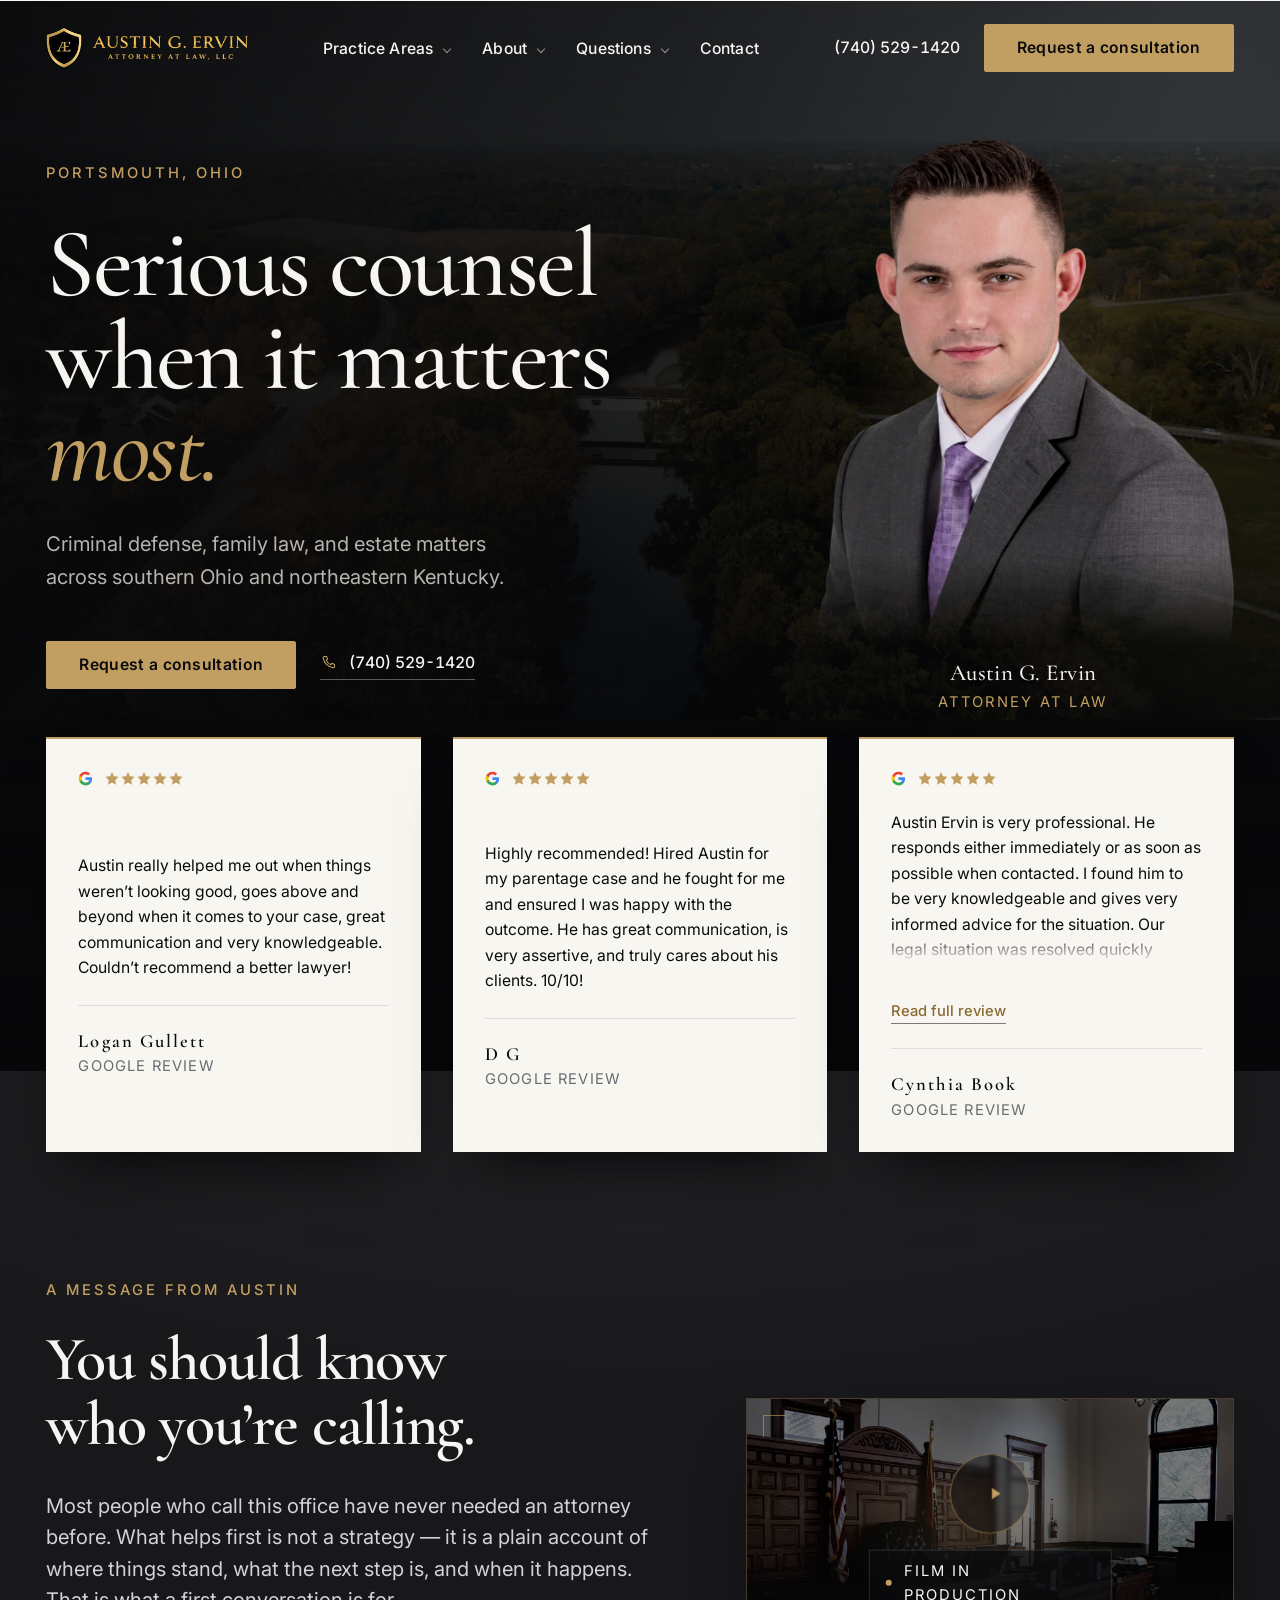
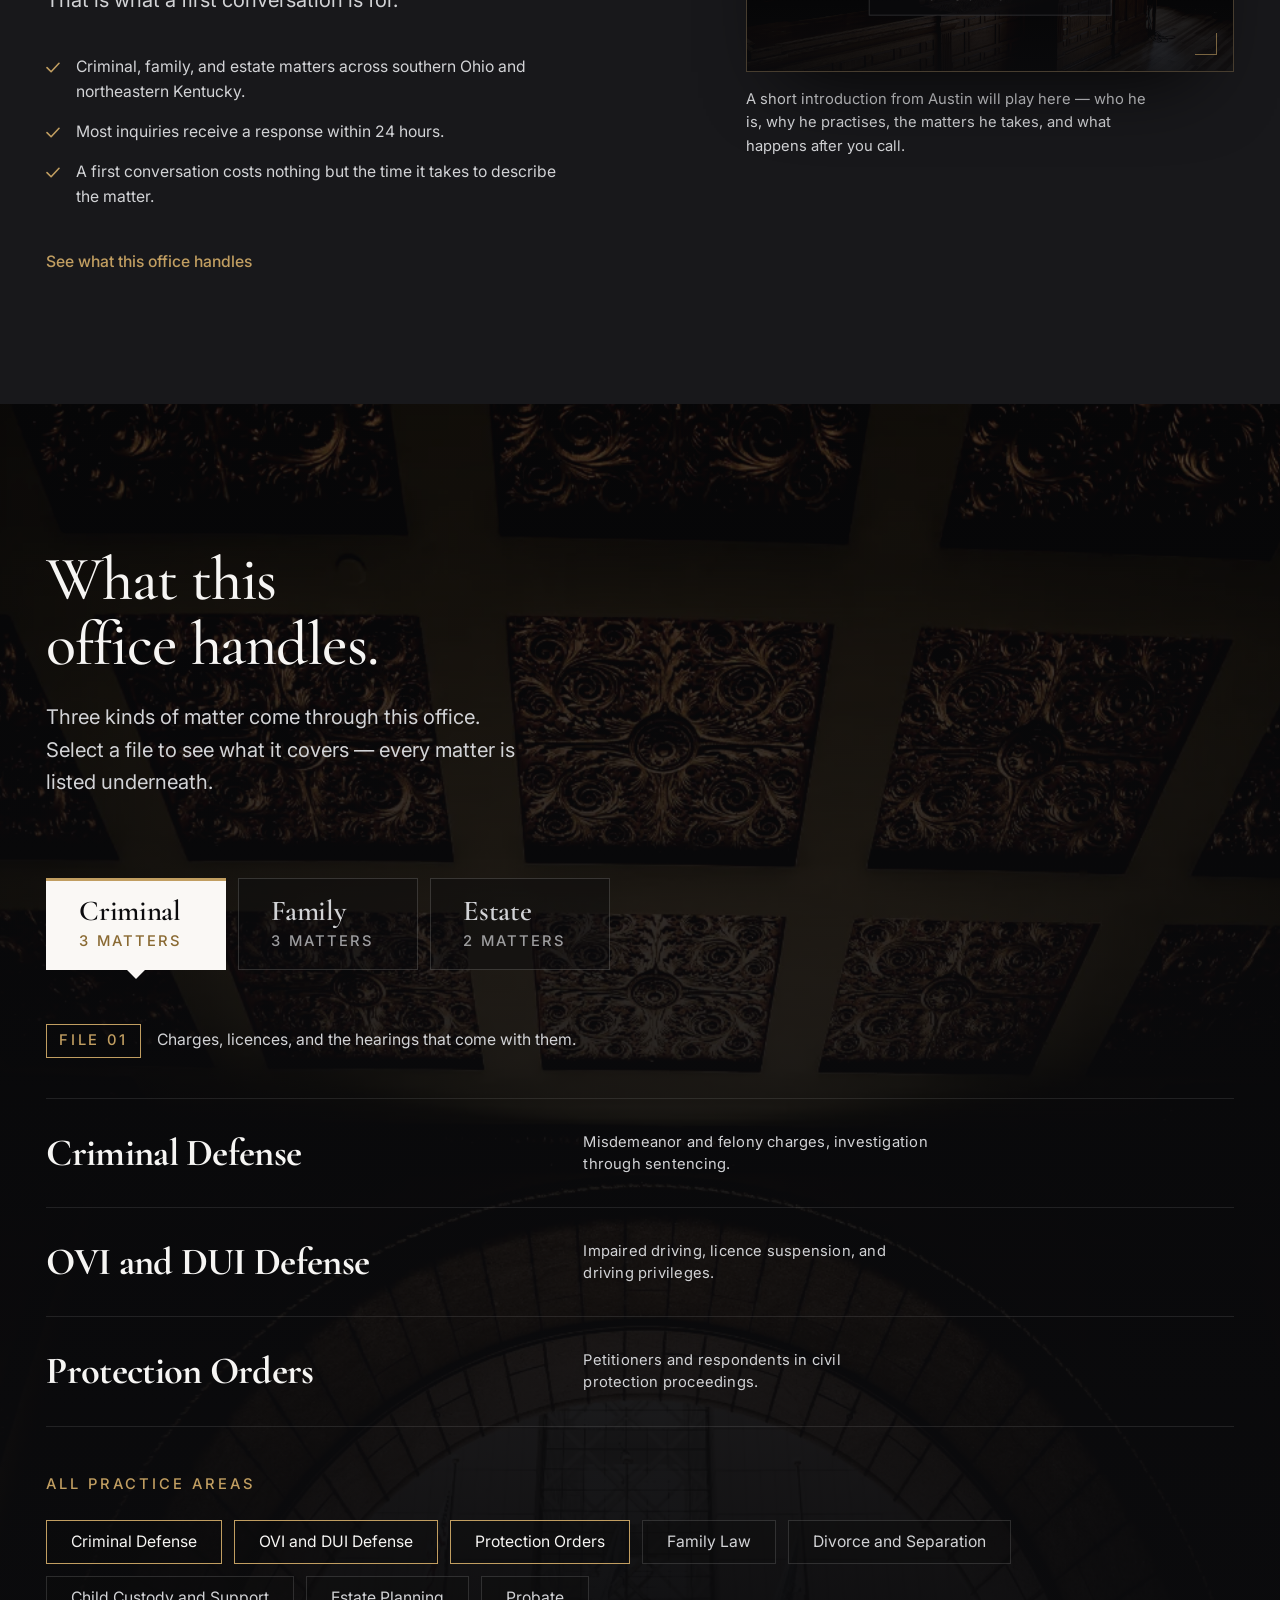
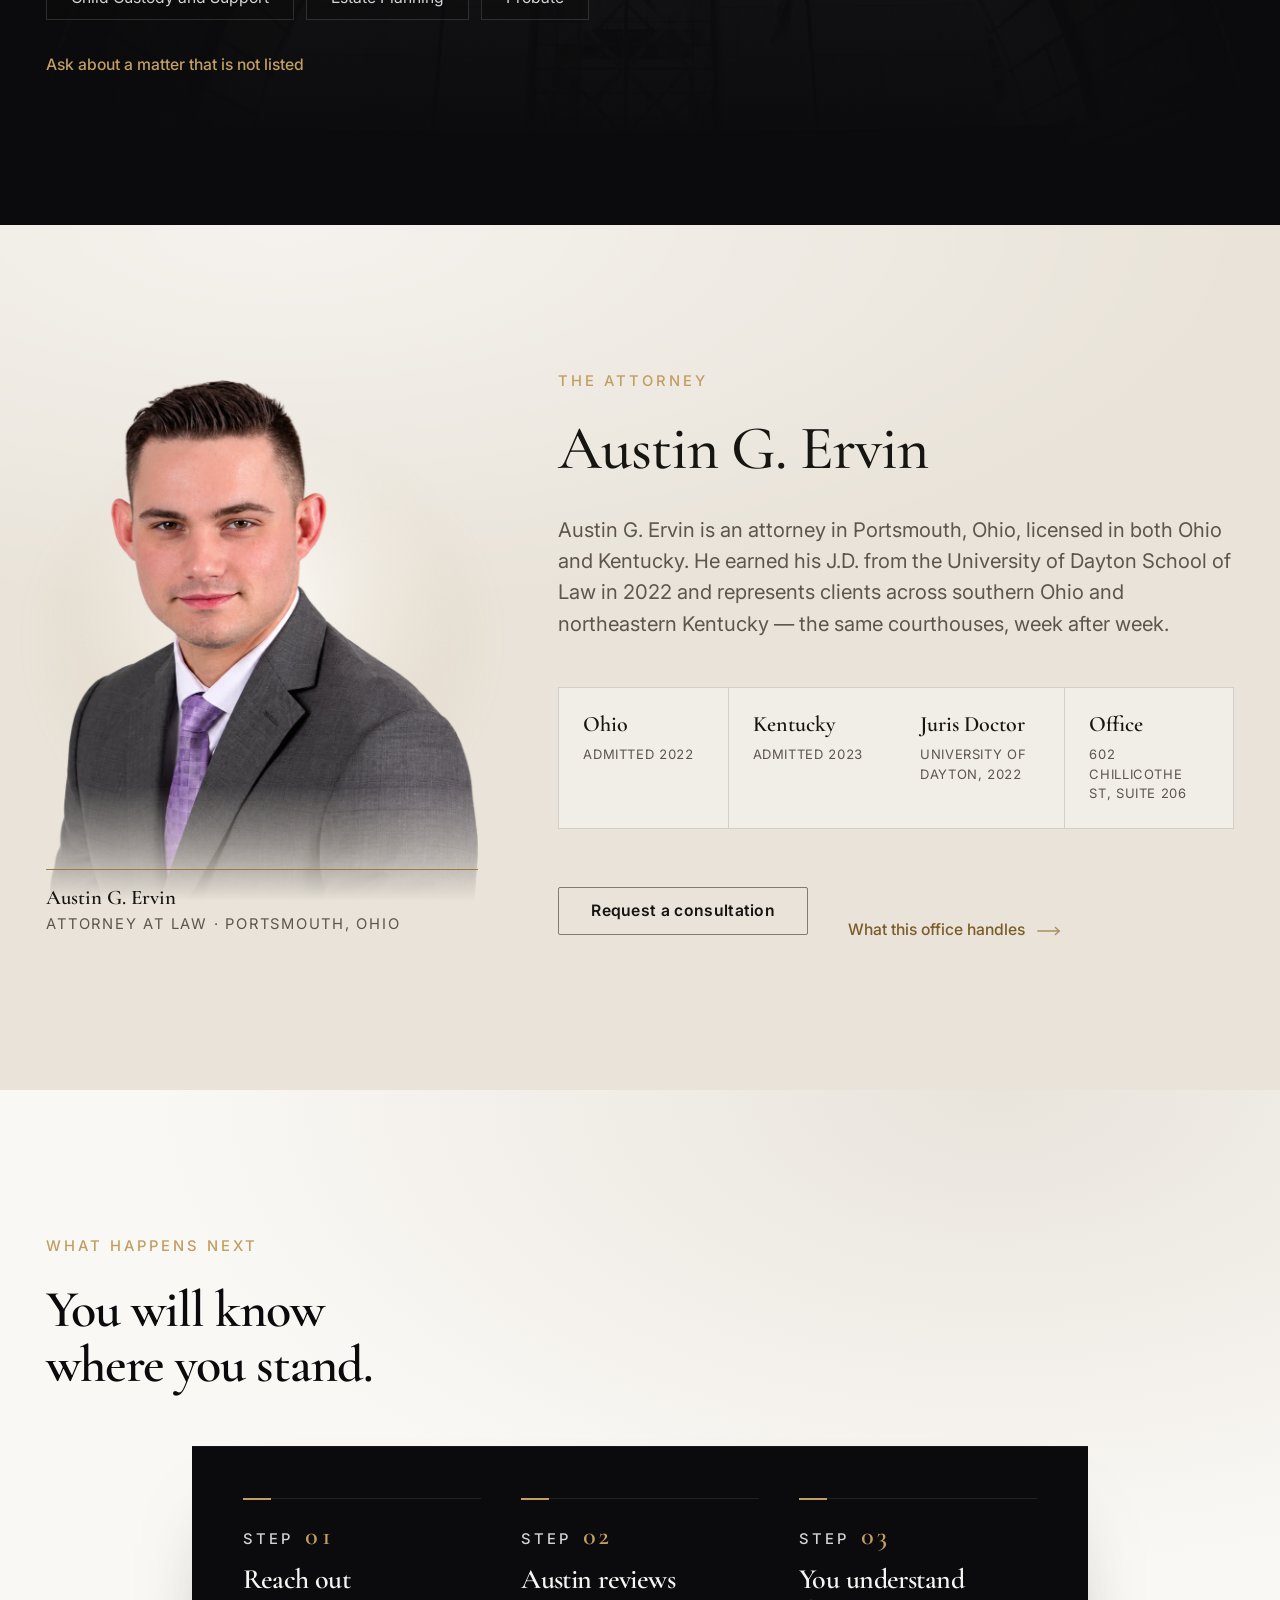
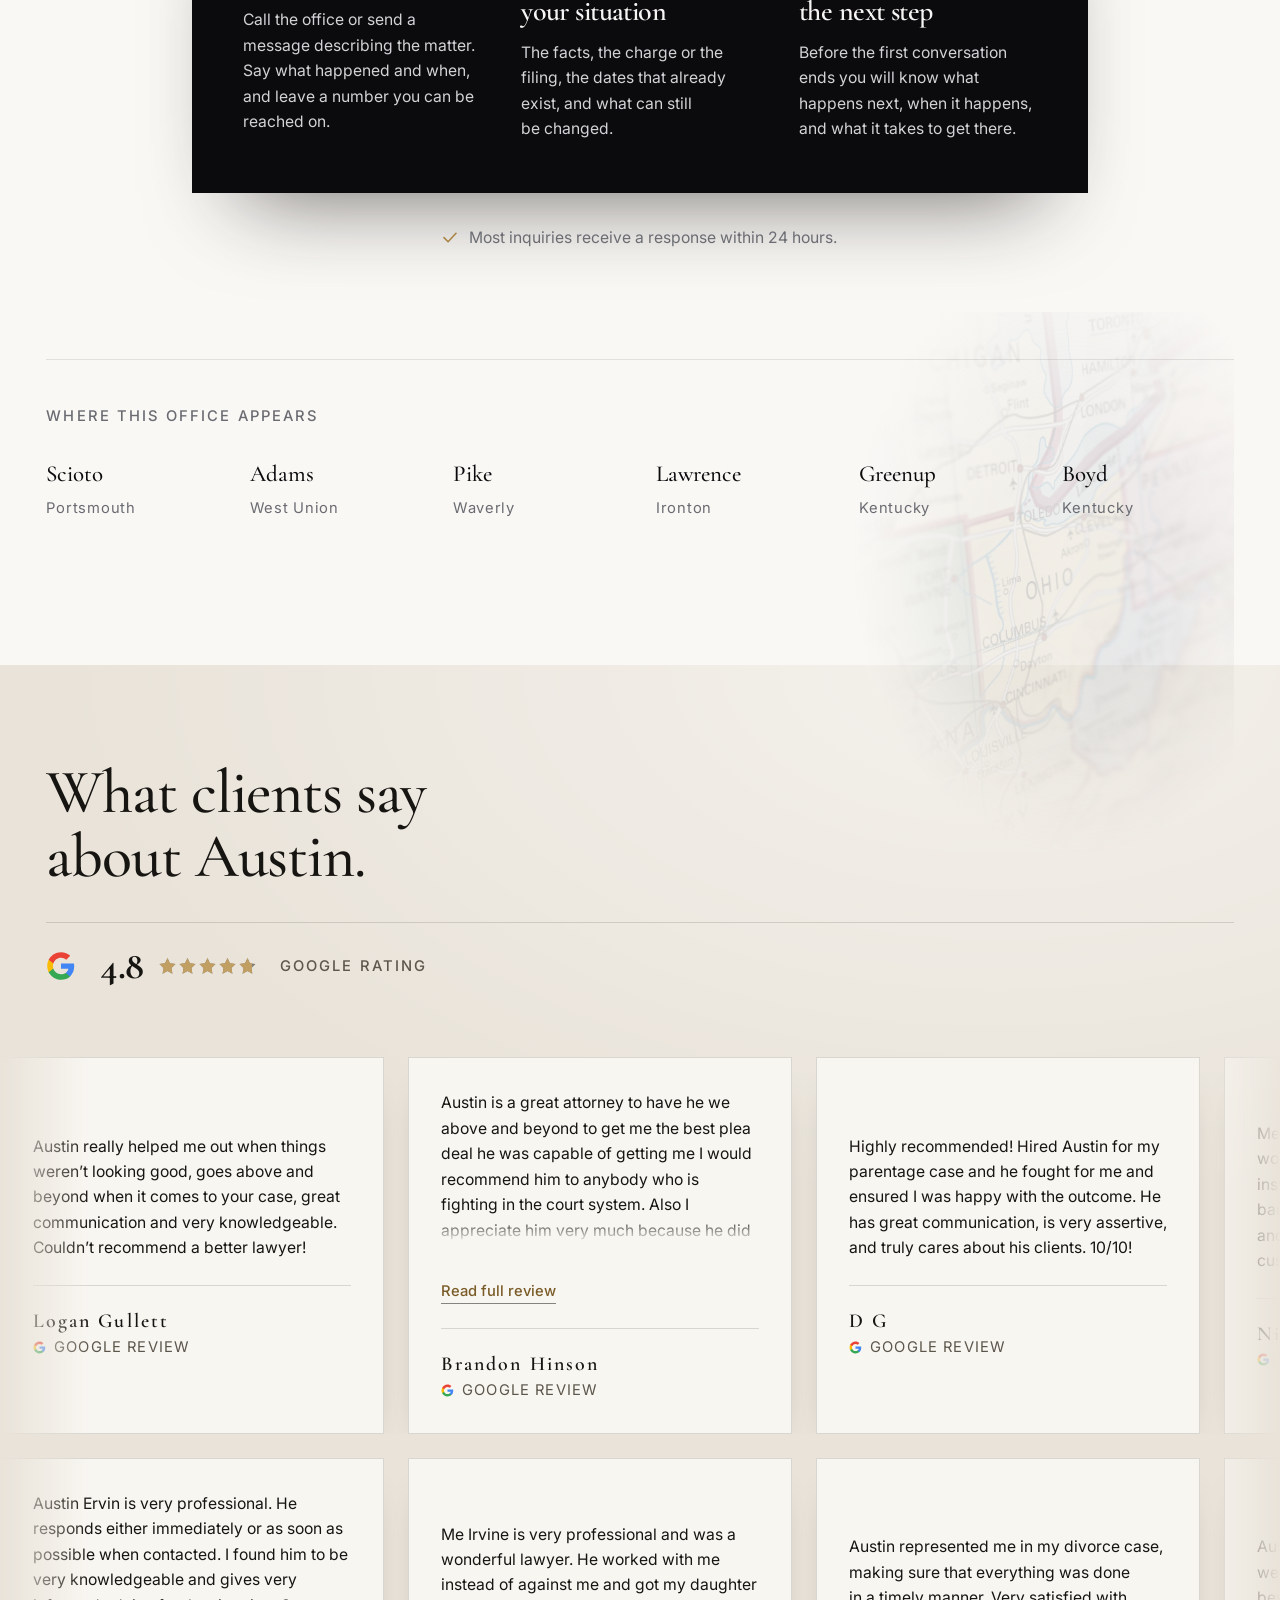
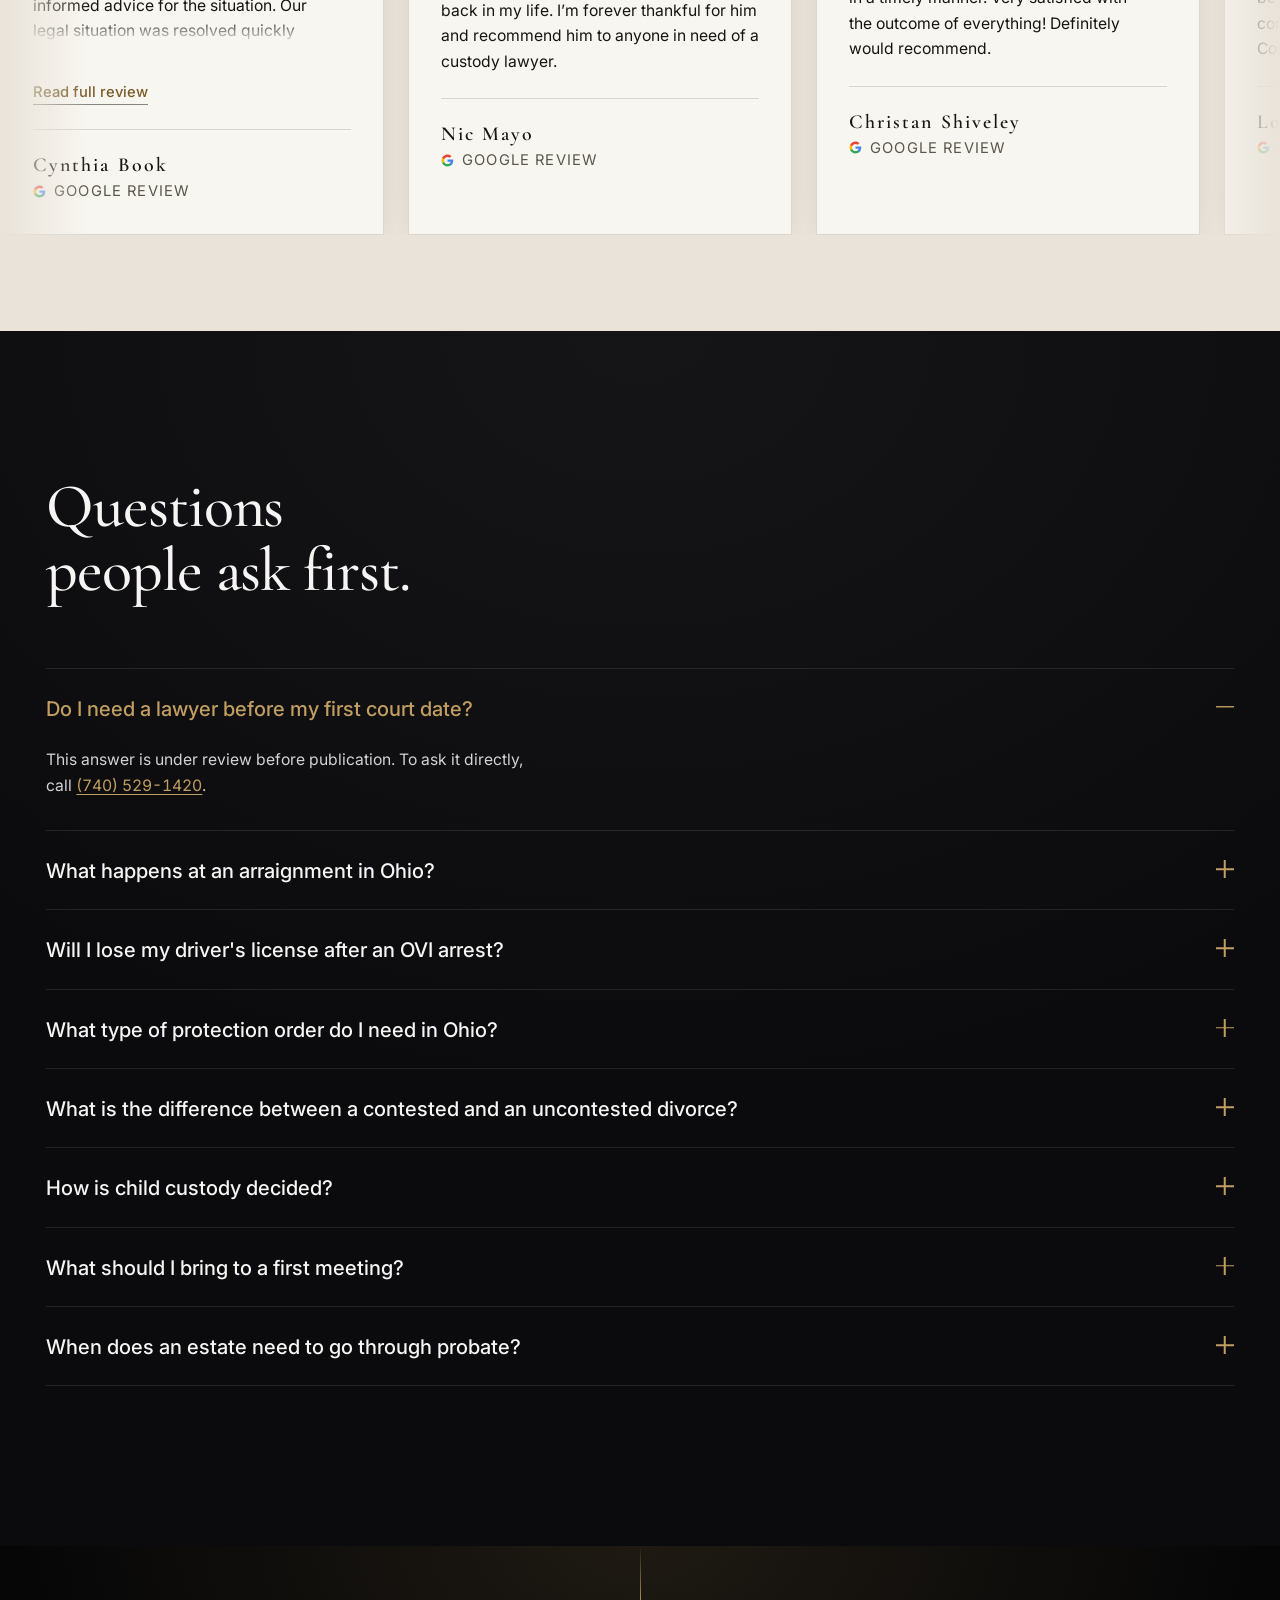
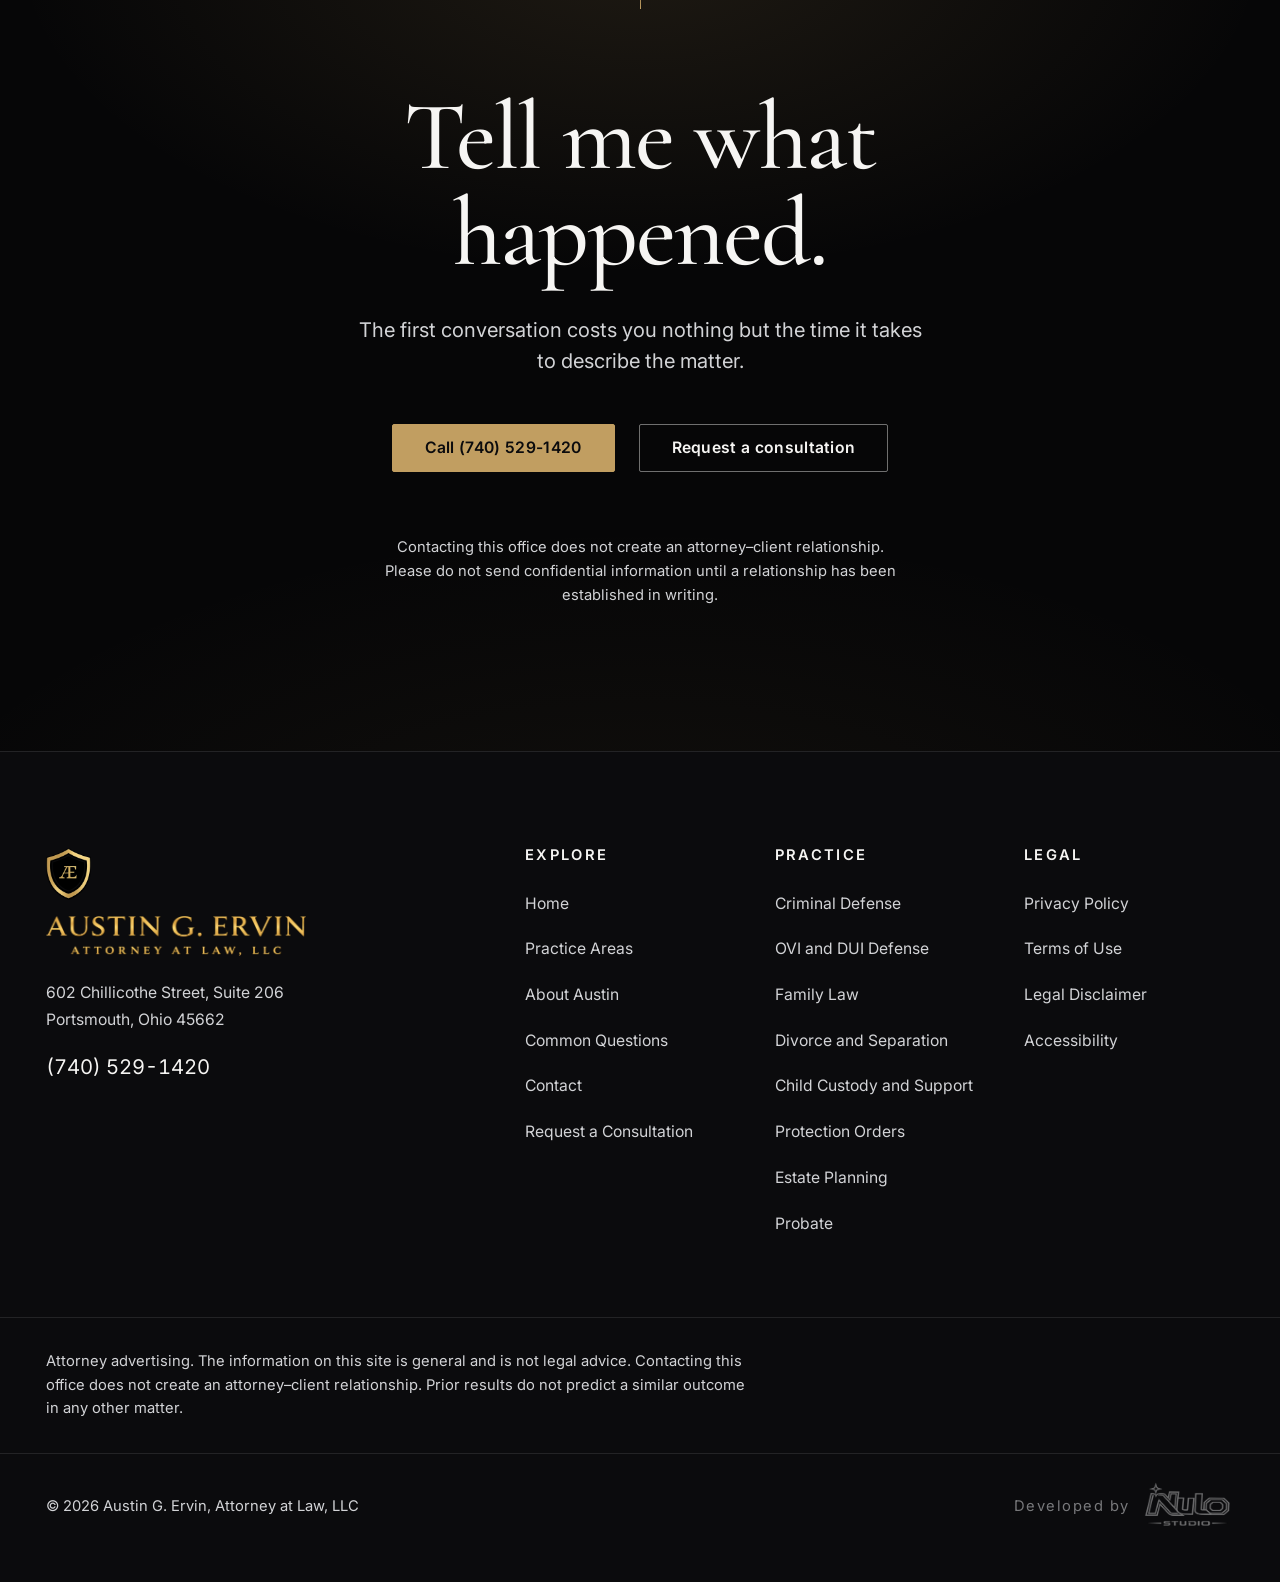
==== commit d30e6b84: "Fix: V2.1 corrections from the Impeccable critique Assessment A ran as a sub-agent and reported in f" ====
--- a/index.html
+++ b/index.html
@@ -986,27 +986,44 @@
 
                     <div class="filmFrame">
 
+                        <!-- Eager. Lazy-loaded, on a slow connection
+                             this frame painted as a black rectangle
+                             holding a gold play glyph — which is the
+                             exact "broken embed" impression the whole
+                             component exists to avoid. It is one
+                             139 KB image in the second viewport. -->
                         <img
                             class="filmPoster"
                             src="graphics/images/courtroom_web.webp"
                             alt=""
                             width="1500"
                             height="1000"
-                            loading="lazy"
                         >
 
                         <span class="filmVeil" aria-hidden="true"></span>
 
-                        <span class="filmMark" aria-hidden="true">
-                            <svg class="filmMarkGlyph" viewBox="0 0 24 24" focusable="false">
-                                <path fill="currentColor" d="M9 5.8 18.6 12 9 18.2Z"/>
-                            </svg>
-                        </span>
-
-                        <p class="filmStatus">
-                            <span class="filmStatusDot" aria-hidden="true"></span>
-                            Film in production
-                        </p>
+                        <!-- The mark and the words that explain it are
+                             one stacked object in the optical centre.
+                             Apart, the eye reached the play glyph
+                             first, read it as a control, pressed it,
+                             and got nothing — the chip that would have
+                             explained was small-caps in the far corner
+                             and arrived too late to prevent the press.
+                             Together they read as a title card. -->
+                        <div class="filmCentre">
+
+                            <span class="filmMark" aria-hidden="true">
+                                <svg class="filmMarkGlyph" viewBox="0 0 24 24" focusable="false">
+                                    <path fill="currentColor" d="M9 5.8 18.6 12 9 18.2Z"/>
+                                </svg>
+                            </span>
+
+                            <p class="filmStatus">
+                                <span class="filmStatusDot" aria-hidden="true"></span>
+                                Film in production
+                            </p>
+
+                        </div>
 
                         <span class="filmCorner filmCornerTl" aria-hidden="true"></span>
                         <span class="filmCorner filmCornerBr" aria-hidden="true"></span>
@@ -1074,9 +1091,19 @@
                      a radio group is supposed to behave. -->
                 <div class="caseFiles" role="group" aria-label="Practice areas by type">
 
-                    <input class="caseInput" type="radio" name="caseFile" id="caseCriminal" checked>
-                    <input class="caseInput" type="radio" name="caseFile" id="caseFamily">
-                    <input class="caseInput" type="radio" name="caseFile" id="caseEstate">
+                    <!-- Each radio owns TWO labels — a tab up here and
+                         a chip in the index below — and an accessible
+                         name is the concatenation of every label
+                         associated with a control. Without these
+                         `aria-label`s the criminal radio announces as
+                         "Criminal 3 matters Criminal Defense OVI and
+                         DUI Defense Protection Orders". The attribute
+                         wins over the labels and says the one thing
+                         the control actually does. -->
+
+                    <input class="caseInput" type="radio" name="caseFile" id="caseCriminal" aria-label="Criminal matters" checked>
+                    <input class="caseInput" type="radio" name="caseFile" id="caseFamily" aria-label="Family matters">
+                    <input class="caseInput" type="radio" name="caseFile" id="caseEstate" aria-label="Estate matters">
 
                     <!-- The controls are contained surfaces now, not
                          headings. `01 / 02 / 03` was removed in
@@ -2109,7 +2136,11 @@
 
                         <li><a href="#practice">Child Custody and Support</a></li>
 
+                        <li><a href="#practice">Protection Orders</a></li>
+
                         <li><a href="#practice">Estate Planning</a></li>
+
+                        <li><a href="#practice">Probate</a></li>
 
                     </ul>
 
@@ -2203,7 +2234,18 @@
             </button>
 
             <p class="reviewDialogBadge">
-                <svg class="reviewDialogMark" viewBox="0 0 48 48" aria-hidden="true" focusable="false"><use href="#googleGlyph"/></svg>
+                <!-- The full-colour paths, not the #googleGlyph
+                     symbol. That symbol is drawn in currentColor for
+                     the footer's monochrome social row; used here it
+                     rendered the Google mark black, so one page
+                     carried two different versions of somebody else's
+                     brand. -->
+                <svg class="reviewDialogMark" viewBox="0 0 48 48" aria-hidden="true" focusable="false">
+                    <path fill="#4285F4" d="M45.12 24.5c0-1.56-.14-3.06-.4-4.5H24v8.51h11.84c-.51 2.75-2.06 5.08-4.39 6.64v5.52h7.11c4.16-3.83 6.56-9.47 6.56-16.17z"/>
+                    <path fill="#34A853" d="M24 46c5.94 0 10.92-1.97 14.56-5.33l-7.11-5.52c-1.97 1.32-4.49 2.1-7.45 2.1-5.73 0-10.58-3.87-12.31-9.07H4.34v5.7C7.96 41.07 15.4 46 24 46z"/>
+                    <path fill="#FBBC05" d="M11.69 28.18C11.25 26.86 11 25.45 11 24s.25-2.86.69-4.18v-5.7H4.34C2.85 17.09 2 20.45 2 24s.85 6.91 2.34 9.88l7.35-5.7z"/>
+                    <path fill="#EA4335" d="M24 10.75c3.23 0 6.13 1.11 8.41 3.29l6.31-6.31C34.91 4.18 29.93 2 24 2 15.4 2 7.96 6.93 4.34 14.12l7.35 5.7c1.73-5.2 6.58-9.07 12.31-9.07z"/>
+                </svg>
                 <span class="reviewDialogStars" data-dialogStars></span>
             </p>
 
--- a/css/styleIndex.css
+++ b/css/styleIndex.css
@@ -2897,7 +2897,11 @@
 
     aspect-ratio: 16 / 9;
 
-    background-color: var(--colorBlackDeep);
+    /* A designed ground rather than a void, so the frame is a
+       composition even in the instant before the poster paints. */
+    background-color: var(--colorCharcoal);
+
+    background-image: radial-gradient(60% 60% at 50% 45%, rgb(193 158 97 / 0.12) 0%, rgb(193 158 97 / 0) 70%);
 
     border: 1px solid rgb(193 158 97 / 0.28);
 
@@ -2946,25 +2950,45 @@
 }
 
 
+/* The mark and its caption, stacked and centred as one title
+   card. Separated, the glyph was read as a control and pressed
+   before the caption in the corner had been read at all. */
+
+.filmCentre
+{
+
+    position: absolute;
+
+    inset-block-start: 50%;
+
+    inset-inline-start: 50%;
+
+    display: flex;
+
+    flex-direction: column;
+
+    align-items: center;
+
+    gap: var(--space4);
+
+    transform: translate(-50%, -50%);
+
+    pointer-events: none;
+
+}
+
+
 .filmMark
 {
 
-    position: absolute;
-
-    inset-block-start: 50%;
-
-    inset-inline-start: 50%;
-
     display: grid;
 
     place-items: center;
 
-    width: clamp(62px, 9vw, 88px);
+    width: clamp(58px, 8vw, 80px);
 
     aspect-ratio: 1;
 
-    transform: translate(-50%, -50%);
-
     border: 1px solid rgb(193 158 97 / 0.55);
 
     border-radius: 50%;
@@ -2973,8 +2997,6 @@
 
     backdrop-filter: blur(2px);
 
-    pointer-events: none;
-
 }
 
 
@@ -2994,12 +3016,6 @@
 
 .filmStatus
 {
-
-    position: absolute;
-
-    inset-block-end: var(--space5);
-
-    inset-inline-start: var(--space5);
 
     display: inline-flex;
 
@@ -3109,10 +3125,16 @@
 @media (min-width: 900px)
 {
 
+    /* The type column is the wider of the two. Until the film
+       exists, all of this chapter's value is in the words and
+       none of it is in the placeholder — giving the placeholder
+       the larger half was the composition arguing against its own
+       content. Widen the film side again when the real one lands. */
+
     .messageInner
     {
 
-        grid-template-columns: minmax(0, 0.92fr) minmax(0, 1.08fr);
+        grid-template-columns: minmax(0, 1.12fr) minmax(0, 0.88fr);
 
         gap: var(--space10);
 
@@ -3966,10 +3988,46 @@
    All three are in the document at all times. The closed ones
    are taken out of the visual flow, not out of the DOM. */
 
+/* Held to the tallest file's height. Criminal and Family carry
+   three matters, Estate carries two, so switching to Estate used
+   to collapse the block by about 85px and pull the index — and
+   whichever chip the visitor was reaching for — up under their
+   finger. `min-height` costs one empty row on the estate panel
+   and buys a page that does not move when it is used. Re-measure
+   this if a matter is ever added to a file. */
+
 .casePanels
 {
 
+    min-height: 27rem;
+
     padding-block-start: clamp(var(--space7), 6vh, var(--space9));
+
+}
+
+
+@media (max-width: 899px)
+{
+
+    .casePanels
+    {
+
+        min-height: 34rem;
+
+    }
+
+}
+
+
+@media (max-width: 599px)
+{
+
+    .casePanels
+    {
+
+        min-height: 0;
+
+    }
 
 }
 
@@ -4259,14 +4317,15 @@
    from its detail without inventing a practice-area page that
    does not exist yet. */
 
+/* No top rule here. The last `.caseItem` already draws one, so
+   the index's own border produced two parallel hairlines with an
+   empty 66px band trapped between them. The gap is the
+   separation; one line is enough. */
+
 .caseIndex
 {
 
-    margin-block-start: clamp(var(--space8), 7vh, var(--space10));
-
-    padding-block-start: var(--space6);
-
-    border-block-start: 1px solid var(--borderSubtle);
+    margin-block-start: clamp(var(--space7), 5vh, var(--space9));
 
 }
 
@@ -4356,6 +4415,23 @@
     border-color: var(--accentPrimary);
 
     color: var(--textPrimary);
+
+}
+
+
+/* The radio carries the focus, and the radio is visually hidden,
+   so the ring has to be drawn on every label that controls it —
+   the tab strip above AND the chips down here. Without this the
+   keyboard disappears the moment it reaches the index. */
+
+#caseCriminal:focus-visible ~ .caseIndex [for='caseCriminal'],
+#caseFamily:focus-visible ~ .caseIndex [for='caseFamily'],
+#caseEstate:focus-visible ~ .caseIndex [for='caseEstate']
+{
+
+    outline: 2px solid var(--focusRing);
+
+    outline-offset: 3px;
 
 }
 
@@ -6146,6 +6222,12 @@
 /* The label is a fixed quiet. Only the mark lifts on hover —
    the wording is not the signature, the logo is. */
 
+/* 0.42 measured 3.08:1 on the footer's near-black — under the
+   4.5:1 body-text floor. The mark beside it may sit lower,
+   because a logotype carries no contrast requirement; the words
+   are ordinary text and have to be readable. 0.55 measures
+   4.6:1 and is still a whisper. */
+
 .devCreditLabel
 {
 
@@ -6155,7 +6237,7 @@
 
     letter-spacing: 0.1em;
 
-    opacity: 0.42;
+    opacity: 0.55;
 
 }
 
@@ -6167,7 +6249,10 @@
 
     height: auto;
 
-    opacity: 0.22;
+    /* Low, but present. At 0.22 the light mark measured about
+       1.8:1 on the near-black footer and rendered as nothing, so
+       "Developed by" was a sentence with no object. */
+    opacity: 0.4;
 
     transition: opacity 300ms ease;
 
@@ -6492,10 +6577,27 @@
 }
 
 
-.reviewDialogClose:hover,
+.reviewDialogClose:hover
+{
+
+    border-color: var(--colorGoldInk);
+
+    color: var(--colorGoldInk);
+
+}
+
+
+/* The dialog opens with focus on this control, so its ring is
+   the first thing a keyboard user sees. A border-colour change
+   alone was too quiet to be that. */
+
 .reviewDialogClose:focus-visible
 {
 
+    outline: 2px solid var(--colorGoldInk);
+
+    outline-offset: 2px;
+
     border-color: var(--colorGoldInk);
 
     color: var(--colorGoldInk);
@@ -6635,3 +6737,74 @@
     text-transform: uppercase;
 
 }
+
+
+/* ============================================================
+   TARGET SIZE — THE STANDALONE TEXT ACTIONS
+
+   The arrow links and the review expander are single-line text,
+   which measures 26-29px tall. They are not links inside a
+   sentence — they are standalone calls to action, so the inline
+   exception in 2.5.8 does not cover them, and on a phone a 26px
+   band is a miss waiting to happen.
+
+   The hit area is grown with an absolutely positioned
+   pseudo-element rather than padding. Padding would push each
+   underline away from its own text, and the underline is the
+   affordance. Nothing moves; the target reaches 44px.
+============================================================ */
+
+.messageAction,
+.caseIndexAction,
+.attorneyAction,
+.reviewExpand
+{
+
+    position: relative;
+
+}
+
+
+.messageAction::before,
+.caseIndexAction::before,
+.attorneyAction::before,
+.reviewExpand::before
+{
+
+    position: absolute;
+
+    inset: -9px -8px;
+
+    content: "";
+
+}
+
+
+/* The brand lockup and the footer phone get the same treatment.
+   The lockup is the Home link, and on a phone it is the 32px
+   shield alone — the smallest target on the page and one of the
+   most used. Expanding it with a pseudo-element keeps the shield
+   flush to the container's left edge, which padding would not. */
+
+.logoLockup,
+.siteFooterLockup,
+.siteFooterPhone
+{
+
+    position: relative;
+
+}
+
+
+.logoLockup::after,
+.siteFooterLockup::after,
+.siteFooterPhone::after
+{
+
+    position: absolute;
+
+    inset: -8px -10px;
+
+    content: "";
+
+}
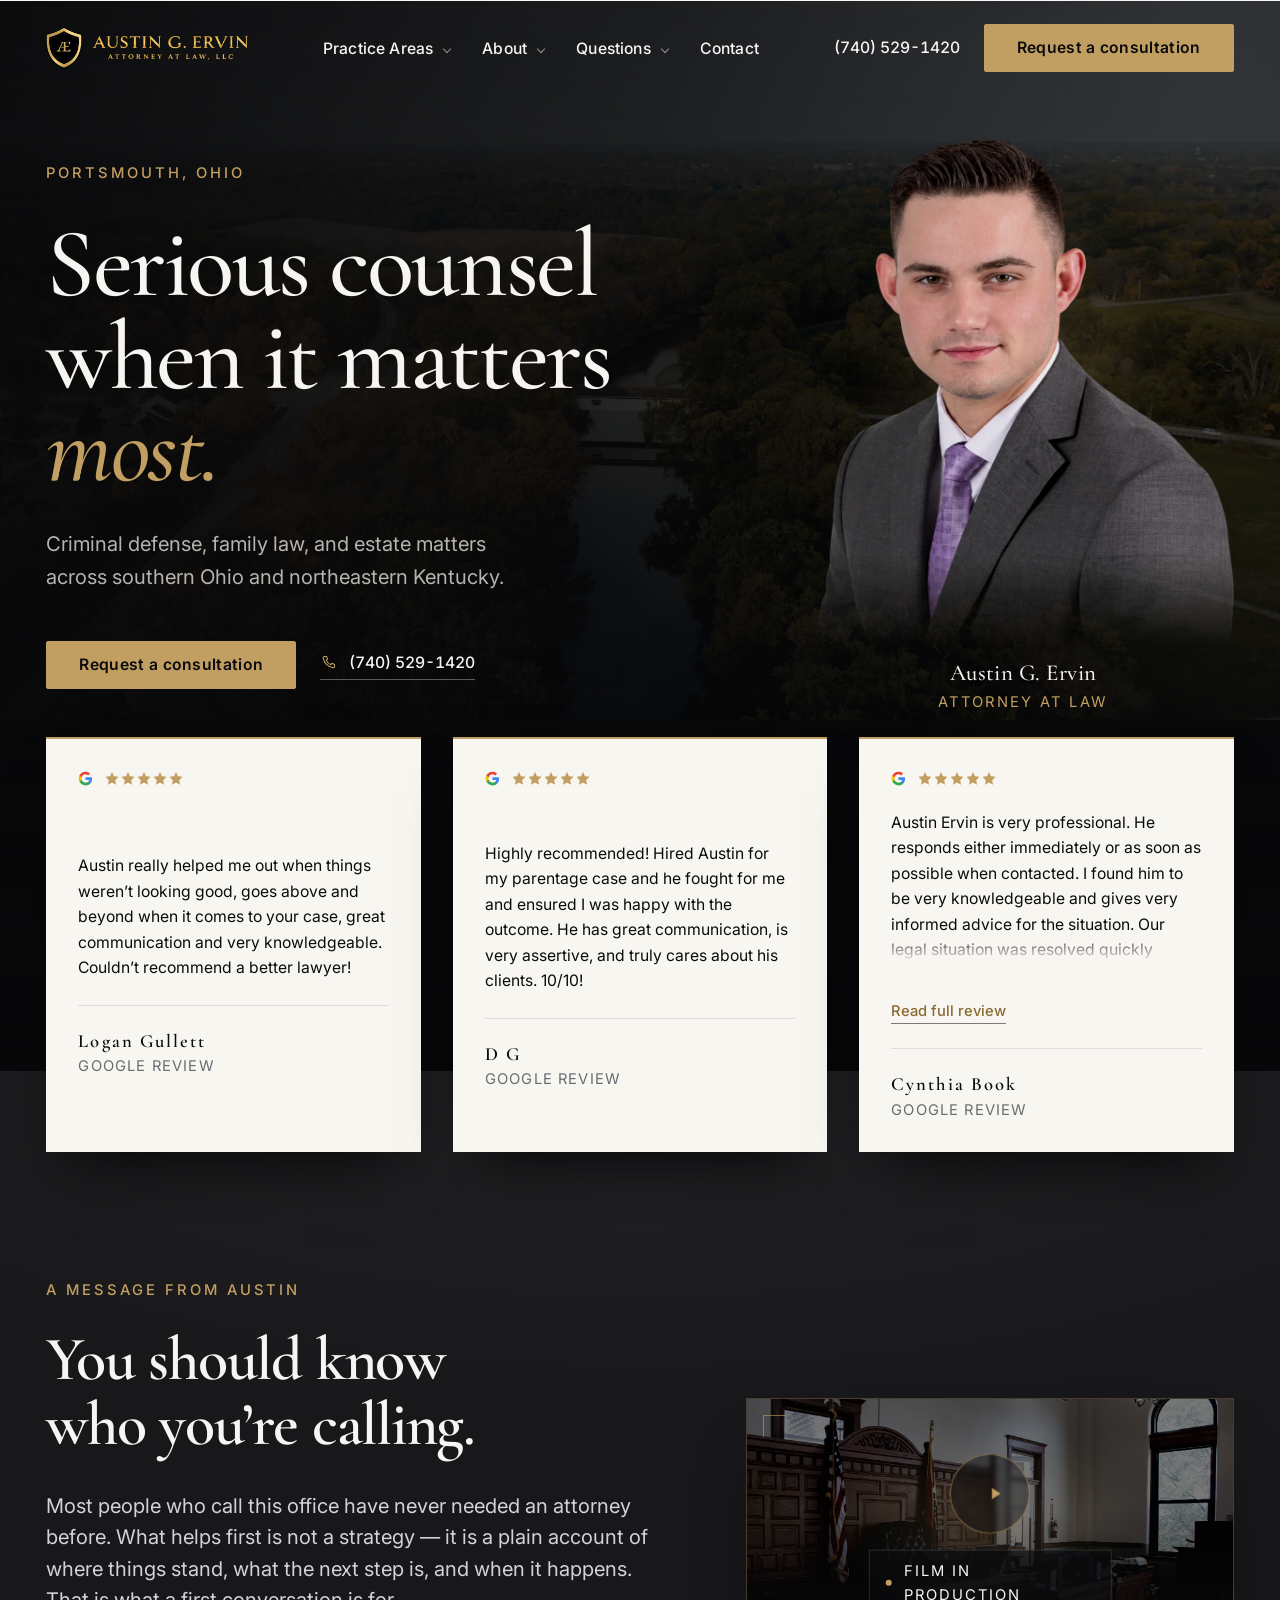
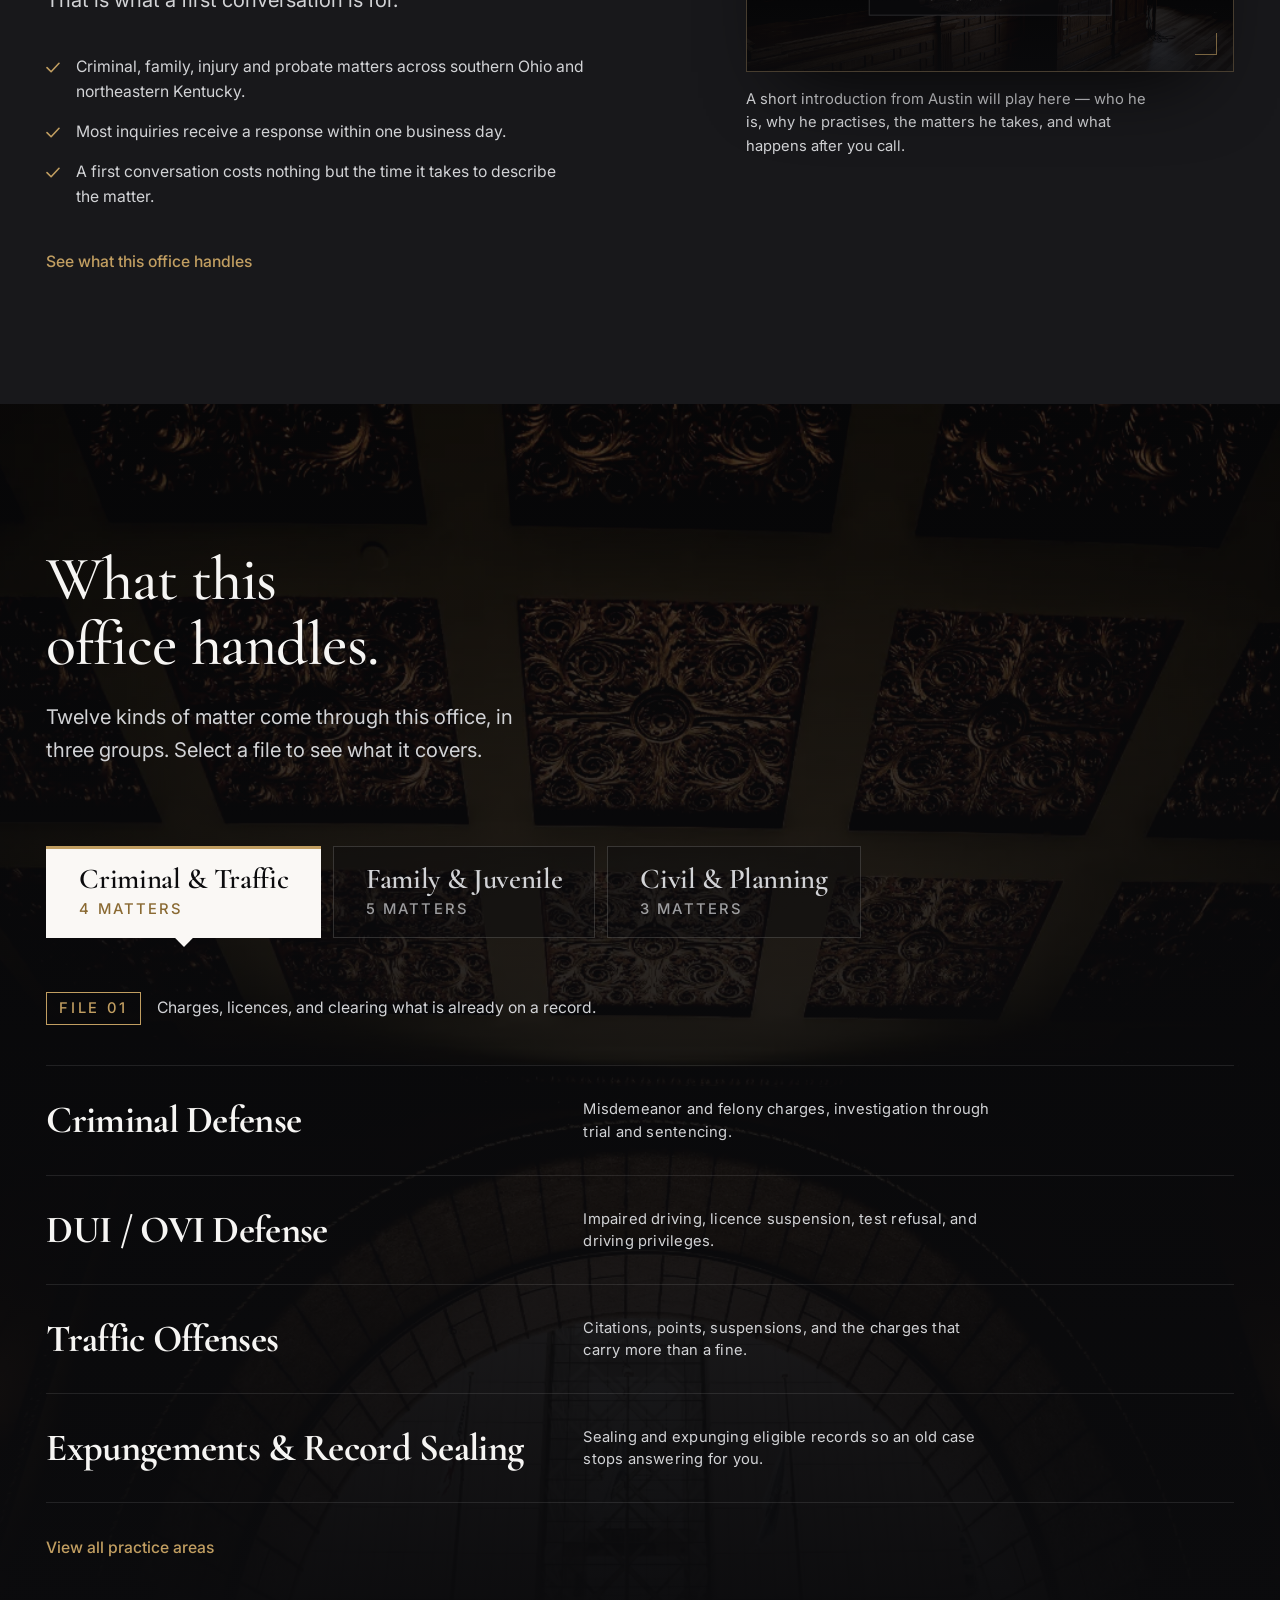
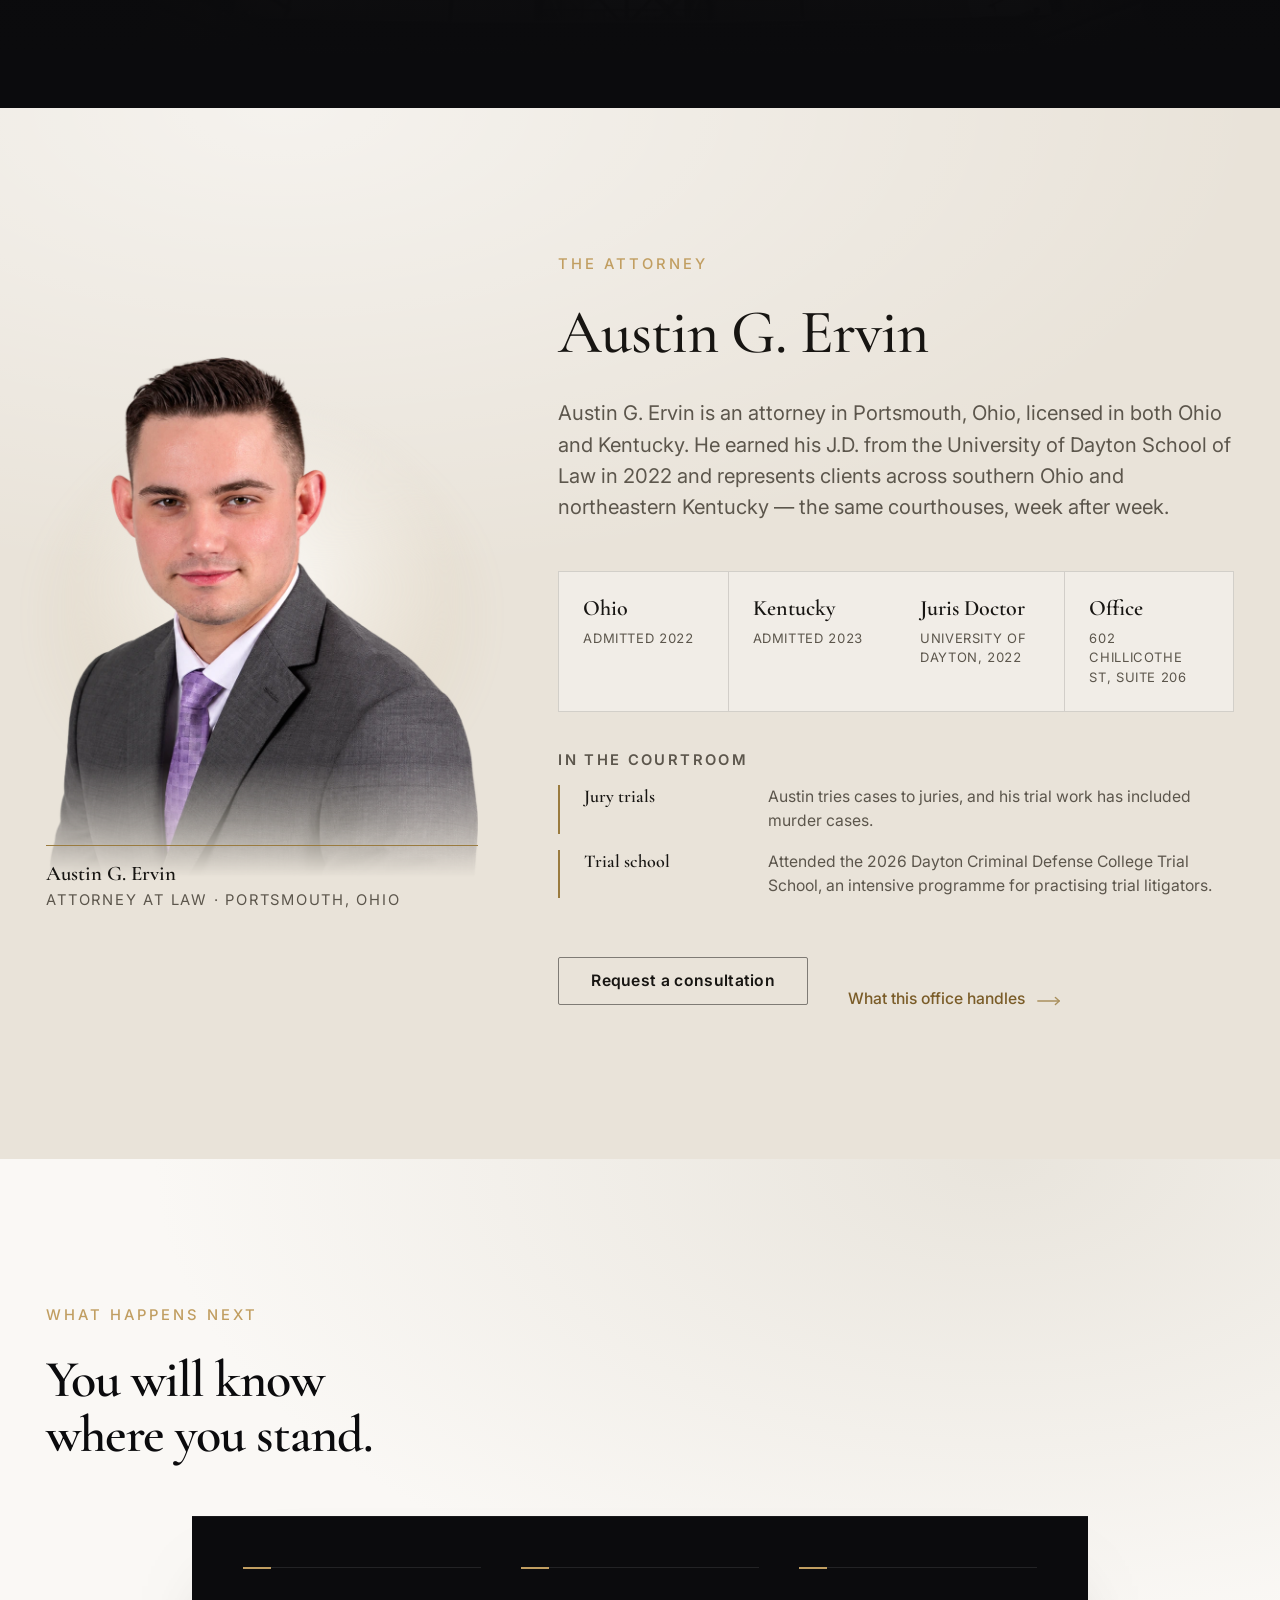
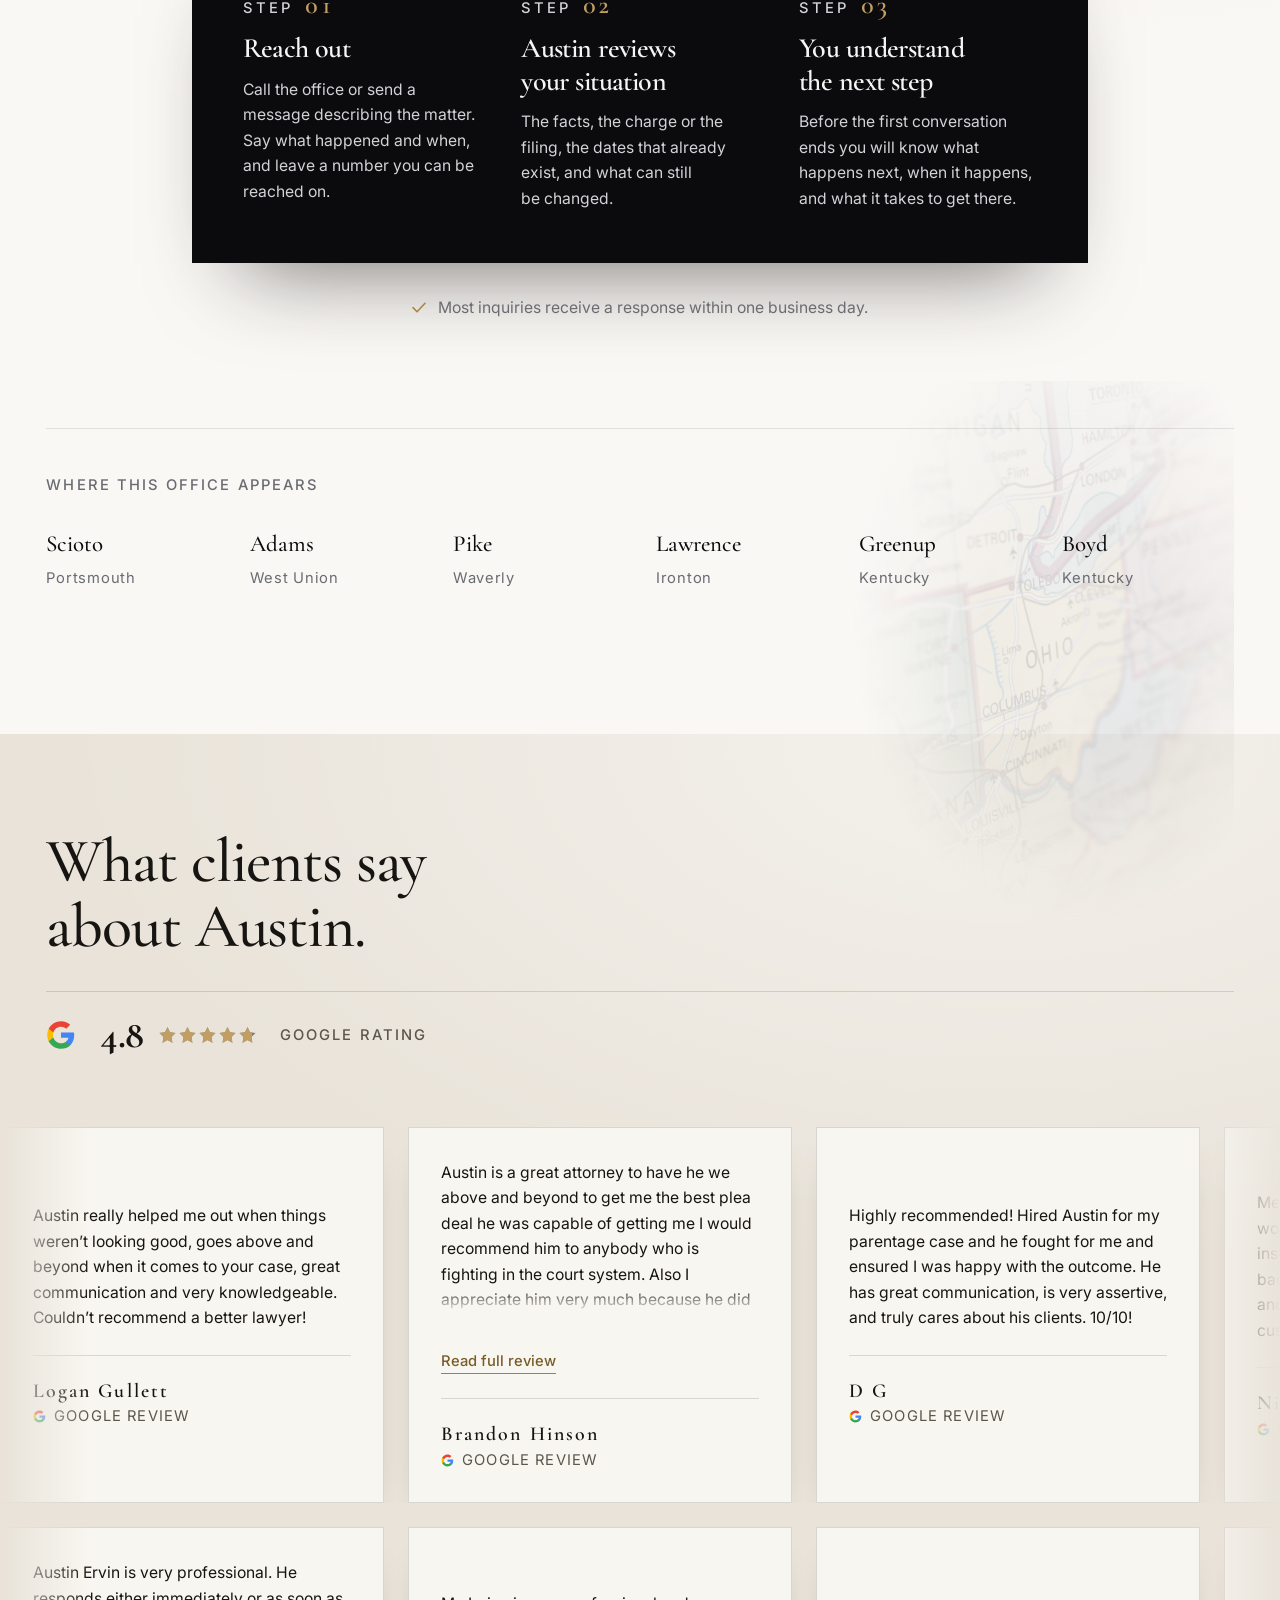
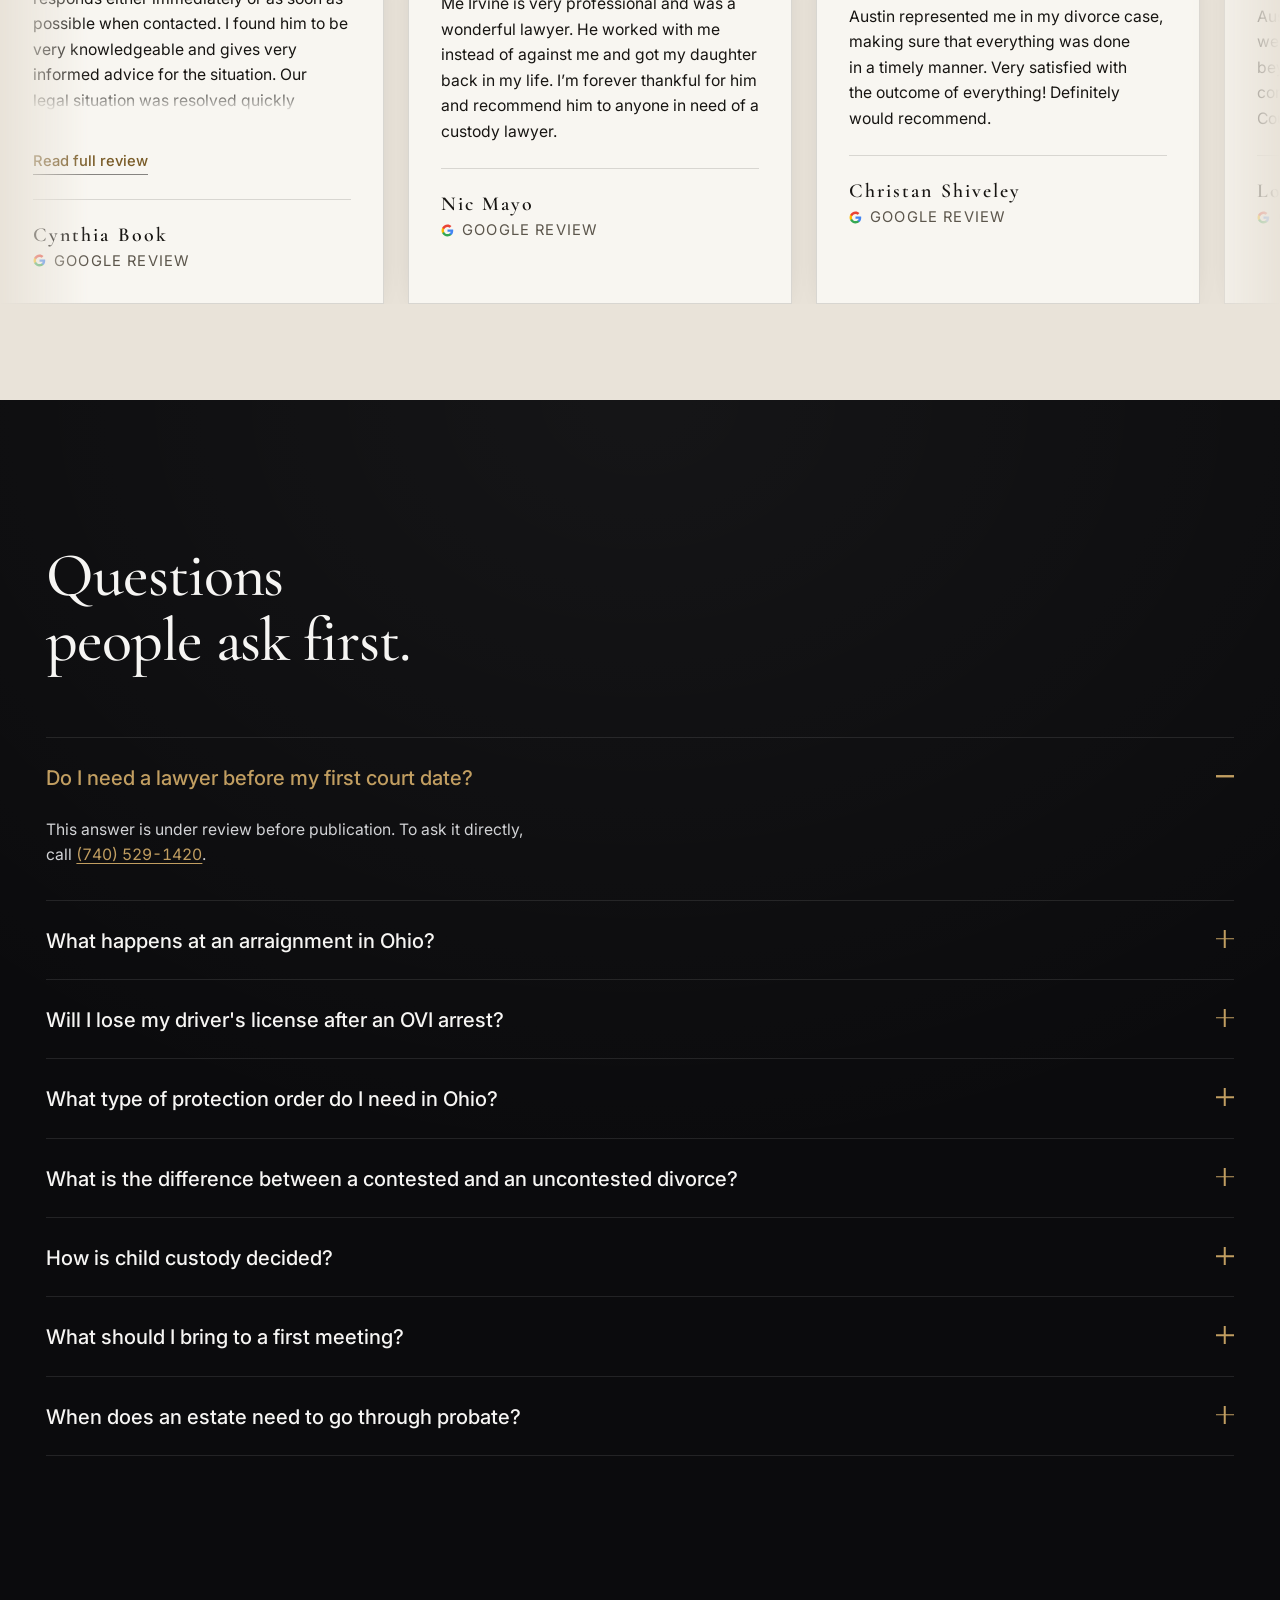
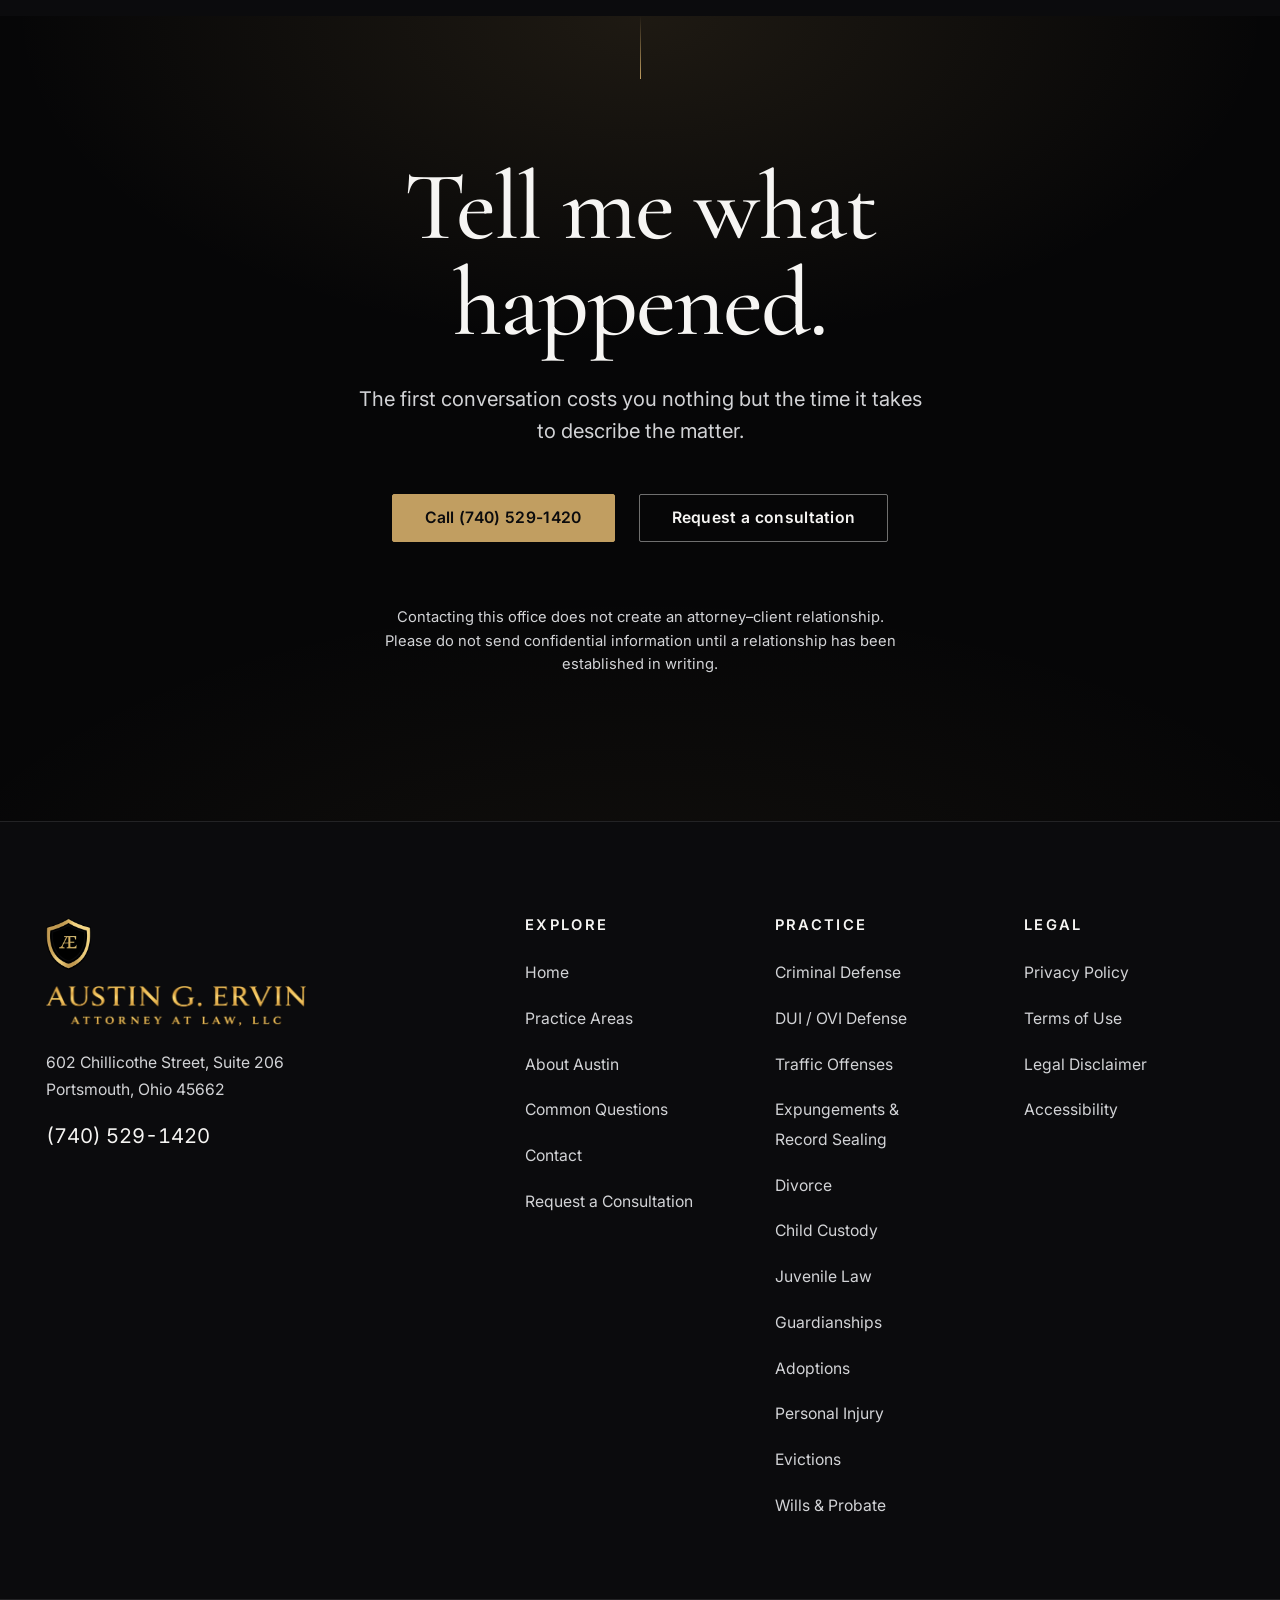
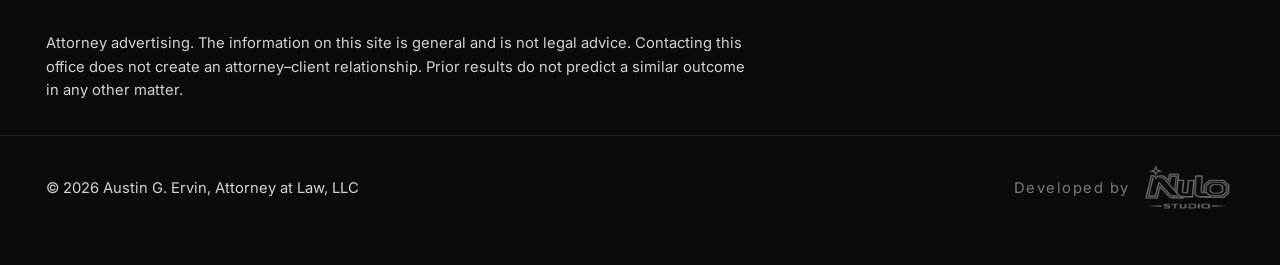
==== commit 6e7fbe49: "Fix: Practice areas corrected against Austin's confirmed list Everything published until now came fr" ====
--- a/index.html
+++ b/index.html
@@ -278,7 +278,7 @@
                                     <p class="megaLeadTitle">What this office handles</p>
 
                                     <p class="megaLeadText">
-                                        Criminal, family, and estate matters across southern
+                                        Criminal, family, injury and probate matters across southern
                                         Ohio and northeastern Kentucky.
                                     </p>
 
@@ -296,63 +296,95 @@
                                     <li>
                                         <a class="megaRow" href="#practice">
                                             <span class="megaRowTitle">Criminal Defense</span>
-                                            <span class="megaRowText">Misdemeanor and felony charges.</span>
+                                            <span class="megaRowText">Felony and misdemeanor.</span>
                                             <svg class="megaArrow" aria-hidden="true" focusable="false"><use href="#arrowGlyph"/></svg>
                                         </a>
                                     </li>
 
                                     <li>
                                         <a class="megaRow" href="#practice">
-                                            <span class="megaRowTitle">OVI and DUI Defense</span>
-                                            <span class="megaRowText">Impaired driving and suspension.</span>
+                                            <span class="megaRowTitle">DUI / OVI Defense</span>
+                                            <span class="megaRowText">Impaired driving charges.</span>
                                             <svg class="megaArrow" aria-hidden="true" focusable="false"><use href="#arrowGlyph"/></svg>
                                         </a>
                                     </li>
 
                                     <li>
                                         <a class="megaRow" href="#practice">
-                                            <span class="megaRowTitle">Family Law</span>
-                                            <span class="megaRowText">Divorce, custody, and support.</span>
+                                            <span class="megaRowTitle">Traffic Offenses</span>
+                                            <span class="megaRowText">Citations and suspensions.</span>
                                             <svg class="megaArrow" aria-hidden="true" focusable="false"><use href="#arrowGlyph"/></svg>
                                         </a>
                                     </li>
 
                                     <li>
                                         <a class="megaRow" href="#practice">
-                                            <span class="megaRowTitle">Divorce and Separation</span>
-                                            <span class="megaRowText">Property division and parenting.</span>
+                                            <span class="megaRowTitle">Expungements &amp; Record Sealing</span>
+                                            <span class="megaRowText">Sealing an old record.</span>
                                             <svg class="megaArrow" aria-hidden="true" focusable="false"><use href="#arrowGlyph"/></svg>
                                         </a>
                                     </li>
 
                                     <li>
                                         <a class="megaRow" href="#practice">
-                                            <span class="megaRowTitle">Child Custody</span>
-                                            <span class="megaRowText">Parenting time and modifications.</span>
+                                            <span class="megaRowTitle">Divorce</span>
+                                            <span class="megaRowText">Dissolution and property.</span>
                                             <svg class="megaArrow" aria-hidden="true" focusable="false"><use href="#arrowGlyph"/></svg>
                                         </a>
                                     </li>
 
                                     <li>
                                         <a class="megaRow" href="#practice">
-                                            <span class="megaRowTitle">Protection Orders</span>
-                                            <span class="megaRowText">Petitioners and respondents.</span>
+                                            <span class="megaRowTitle">Child Custody</span>
+                                            <span class="megaRowText">Parenting time and support.</span>
                                             <svg class="megaArrow" aria-hidden="true" focusable="false"><use href="#arrowGlyph"/></svg>
                                         </a>
                                     </li>
 
                                     <li>
                                         <a class="megaRow" href="#practice">
-                                            <span class="megaRowTitle">Estate Planning</span>
-                                            <span class="megaRowText">Wills, directives, and planning.</span>
+                                            <span class="megaRowTitle">Juvenile Law</span>
+                                            <span class="megaRowText">Heard in juvenile court.</span>
                                             <svg class="megaArrow" aria-hidden="true" focusable="false"><use href="#arrowGlyph"/></svg>
                                         </a>
                                     </li>
 
                                     <li>
                                         <a class="megaRow" href="#practice">
-                                            <span class="megaRowTitle">Probate</span>
-                                            <span class="megaRowText">Administration and transfers.</span>
+                                            <span class="megaRowTitle">Guardianships</span>
+                                            <span class="megaRowText">For a minor or an adult.</span>
+                                            <svg class="megaArrow" aria-hidden="true" focusable="false"><use href="#arrowGlyph"/></svg>
+                                        </a>
+                                    </li>
+
+                                    <li>
+                                        <a class="megaRow" href="#practice">
+                                            <span class="megaRowTitle">Adoptions</span>
+                                            <span class="megaRowText">Stepparent and relative.</span>
+                                            <svg class="megaArrow" aria-hidden="true" focusable="false"><use href="#arrowGlyph"/></svg>
+                                        </a>
+                                    </li>
+
+                                    <li>
+                                        <a class="megaRow" href="#practice">
+                                            <span class="megaRowTitle">Personal Injury</span>
+                                            <span class="megaRowText">For people who were hurt.</span>
+                                            <svg class="megaArrow" aria-hidden="true" focusable="false"><use href="#arrowGlyph"/></svg>
+                                        </a>
+                                    </li>
+
+                                    <li>
+                                        <a class="megaRow" href="#practice">
+                                            <span class="megaRowTitle">Evictions</span>
+                                            <span class="megaRowText">Landlords and tenants.</span>
+                                            <svg class="megaArrow" aria-hidden="true" focusable="false"><use href="#arrowGlyph"/></svg>
+                                        </a>
+                                    </li>
+
+                                    <li>
+                                        <a class="megaRow" href="#practice">
+                                            <span class="megaRowTitle">Wills &amp; Probate</span>
+                                            <span class="megaRowText">Wills and estate administration.</span>
                                             <svg class="megaArrow" aria-hidden="true" focusable="false"><use href="#arrowGlyph"/></svg>
                                         </a>
                                     </li>
@@ -648,19 +680,27 @@
 
                                 <li><a href="#practice">Criminal Defense</a></li>
 
-                                <li><a href="#practice">OVI and DUI Defense</a></li>
-
-                                <li><a href="#practice">Family Law</a></li>
-
-                                <li><a href="#practice">Divorce and Separation</a></li>
-
-                                <li><a href="#practice">Child Custody and Support</a></li>
-
-                                <li><a href="#practice">Protection Orders</a></li>
-
-                                <li><a href="#practice">Estate Planning</a></li>
-
-                                <li><a href="#practice">Probate</a></li>
+                                <li><a href="#practice">DUI / OVI Defense</a></li>
+
+                                <li><a href="#practice">Traffic Offenses</a></li>
+
+                                <li><a href="#practice">Expungements &amp; Record Sealing</a></li>
+
+                                <li><a href="#practice">Divorce</a></li>
+
+                                <li><a href="#practice">Child Custody</a></li>
+
+                                <li><a href="#practice">Juvenile Law</a></li>
+
+                                <li><a href="#practice">Guardianships</a></li>
+
+                                <li><a href="#practice">Adoptions</a></li>
+
+                                <li><a href="#practice">Personal Injury</a></li>
+
+                                <li><a href="#practice">Evictions</a></li>
+
+                                <li><a href="#practice">Wills &amp; Probate</a></li>
 
                             </ul>
 
@@ -954,12 +994,12 @@
 
                         <li class="messagePoint">
                             <svg class="messagePointIcon" aria-hidden="true" focusable="false"><use href="#tickGlyph"/></svg>
-                            <span>Criminal, family, and estate matters across southern Ohio and northeastern Kentucky.</span>
+                            <span>Criminal, family, injury and probate matters across southern Ohio and northeastern Kentucky.</span>
                         </li>
 
                         <li class="messagePoint">
                             <svg class="messagePointIcon" aria-hidden="true" focusable="false"><use href="#tickGlyph"/></svg>
-                            <span>Most inquiries receive a response within 24&nbsp;hours.</span>
+                            <span>Most inquiries receive a response within one business&nbsp;day.</span>
                         </li>
 
                         <li class="messagePoint">
@@ -1074,8 +1114,8 @@
                     <h2 class="chapterHeading" id="practiceHeading">What this office handles.</h2>
 
                     <p class="practiceLedeText">
-                        Three kinds of matter come through this office. Select a file to
-                        see what it covers &mdash; every matter is listed underneath.
+                        Twelve kinds of matter come through this office, in three groups.
+                        Select a file to see what it covers.
                     </p>
 
                 </div>
@@ -1101,35 +1141,42 @@
                          wins over the labels and says the one thing
                          the control actually does. -->
 
-                    <input class="caseInput" type="radio" name="caseFile" id="caseCriminal" aria-label="Criminal matters" checked>
-                    <input class="caseInput" type="radio" name="caseFile" id="caseFamily" aria-label="Family matters">
-                    <input class="caseInput" type="radio" name="caseFile" id="caseEstate" aria-label="Estate matters">
-
-                    <!-- The controls are contained surfaces now, not
-                         headings. `01 / 02 / 03` was removed in
-                         V2.1: a numeral in front of a word reads as
-                         a list index, so three tabs read as three
-                         items in a contents page and nobody
-                         discovered they were clickable. Each one
-                         carries its own count instead, which says
-                         there is something behind it. -->
+                    <input class="caseInput" type="radio" name="caseFile" id="caseCriminal" aria-label="Criminal and traffic matters" checked>
+                    <input class="caseInput" type="radio" name="caseFile" id="caseFamily" aria-label="Family and juvenile matters">
+                    <input class="caseInput" type="radio" name="caseFile" id="caseEstate" aria-label="Civil and planning matters">
+
+                    <!-- The controls are contained surfaces, not
+                         headings. `01 / 02 / 03` was removed in V2.1:
+                         a numeral in front of a word reads as a list
+                         index, so three tabs read as three items in a
+                         contents page and nobody discovered they were
+                         clickable. Each one carries its own count
+                         instead, which says there is something behind
+                         it.
+
+                         The three category names and the twelve
+                         matters under them were confirmed by Austin on
+                         2026-08-16. The counts here are hand-kept and
+                         must be re-checked against
+                         data/practiceAreas.json whenever a matter is
+                         added or withdrawn. -->
                     <div class="caseTabs">
 
                         <label class="caseTab" for="caseCriminal">
-                            <span class="caseTabName">Criminal</span>
+                            <span class="caseTabName">Criminal&nbsp;&amp; Traffic</span>
+                            <span class="caseTabMeta">4 matters</span>
+                        </label>
+
+                        <label class="caseTab" for="caseFamily">
+                            <span class="caseTabName">Family&nbsp;&amp; Juvenile</span>
+                            <span class="caseTabMeta">5 matters</span>
+                        </label>
+
+                        <label class="caseTab" for="caseEstate">
+                            <span class="caseTabName">Civil&nbsp;&amp; Planning</span>
                             <span class="caseTabMeta">3 matters</span>
                         </label>
 
-                        <label class="caseTab" for="caseFamily">
-                            <span class="caseTabName">Family</span>
-                            <span class="caseTabMeta">3 matters</span>
-                        </label>
-
-                        <label class="caseTab" for="caseEstate">
-                            <span class="caseTabName">Estate</span>
-                            <span class="caseTabMeta">2 matters</span>
-                        </label>
-
                     </div>
 
                     <div class="casePanels">
@@ -1138,7 +1185,7 @@
 
                             <p class="casePanelNote">
                                 <span class="casePanelStamp" aria-hidden="true">File 01</span>
-                                Charges, licences, and the hearings that come with them.
+                                Charges, licences, and clearing what is already on a record.
                             </p>
 
                             <ul class="caseList" role="list">
@@ -1146,140 +1193,154 @@
                                 <li class="caseItem">
                                     <a class="caseLink" href="#contact">
                                         <span class="caseName">Criminal Defense</span>
-                                        <span class="caseDesc">Misdemeanor and felony charges, investigation through sentencing.</span>
+                                        <span class="caseDesc">Misdemeanor and felony charges, investigation through trial and sentencing.</span>
                                         <svg class="caseArrow" aria-hidden="true" focusable="false"><use href="#arrowGlyph"/></svg>
                                     </a>
                                 </li>
 
                                 <li class="caseItem">
                                     <a class="caseLink" href="#contact">
-                                        <span class="caseName">OVI and DUI Defense</span>
-                                        <span class="caseDesc">Impaired driving, licence suspension, and driving privileges.</span>
+                                        <span class="caseName">DUI / OVI Defense</span>
+                                        <span class="caseDesc">Impaired driving, licence suspension, test refusal, and driving privileges.</span>
                                         <svg class="caseArrow" aria-hidden="true" focusable="false"><use href="#arrowGlyph"/></svg>
                                     </a>
                                 </li>
 
                                 <li class="caseItem">
                                     <a class="caseLink" href="#contact">
-                                        <span class="caseName">Protection Orders</span>
-                                        <span class="caseDesc">Petitioners and respondents in civil protection proceedings.</span>
+                                        <span class="caseName">Traffic Offenses</span>
+                                        <span class="caseDesc">Citations, points, suspensions, and the charges that carry more than a fine.</span>
                                         <svg class="caseArrow" aria-hidden="true" focusable="false"><use href="#arrowGlyph"/></svg>
                                     </a>
                                 </li>
 
-                            </ul>
-
-                        </div>
-
-                        <div class="casePanel" data-file="family">
-
-                            <p class="casePanelNote">
-                                <span class="casePanelStamp" aria-hidden="true">File 02</span>
-                                Households in the middle of changing shape.
-                            </p>
-
-                            <ul class="caseList" role="list">
-
                                 <li class="caseItem">
                                     <a class="caseLink" href="#contact">
-                                        <span class="caseName">Family Law</span>
-                                        <span class="caseDesc">Divorce, custody, and support across southern Ohio.</span>
+                                        <span class="caseName">Expungements &amp; Record Sealing</span>
+                                        <span class="caseDesc">Sealing and expunging eligible records so an old case stops answering for you.</span>
                                         <svg class="caseArrow" aria-hidden="true" focusable="false"><use href="#arrowGlyph"/></svg>
                                     </a>
                                 </li>
 
+                            </ul>
+
+                        </div>
+
+                        <div class="casePanel" data-file="family">
+
+                            <p class="casePanelNote">
+                                <span class="casePanelStamp" aria-hidden="true">File 02</span>
+                                Households, children, and the courts that decide for them.
+                            </p>
+
+                            <ul class="caseList" role="list">
+
                                 <li class="caseItem">
                                     <a class="caseLink" href="#contact">
-                                        <span class="caseName">Divorce and Separation</span>
-                                        <span class="caseDesc">Contested and uncontested divorce and property division.</span>
+                                        <span class="caseName">Divorce</span>
+                                        <span class="caseDesc">Contested and uncontested divorce, dissolution, and division of property.</span>
                                         <svg class="caseArrow" aria-hidden="true" focusable="false"><use href="#arrowGlyph"/></svg>
                                     </a>
                                 </li>
 
                                 <li class="caseItem">
                                     <a class="caseLink" href="#contact">
-                                        <span class="caseName">Child Custody and Support</span>
-                                        <span class="caseDesc">Parental rights, parenting time, and modifications.</span>
+                                        <span class="caseName">Child Custody</span>
+                                        <span class="caseDesc">Parental rights, parenting time, support, and modifications after an order.</span>
                                         <svg class="caseArrow" aria-hidden="true" focusable="false"><use href="#arrowGlyph"/></svg>
                                     </a>
                                 </li>
 
-                            </ul>
-
-                        </div>
-
-                        <div class="casePanel" data-file="estate">
-
-                            <p class="casePanelNote">
-                                <span class="casePanelStamp" aria-hidden="true">File 03</span>
-                                What is written down now, and what happens after.
-                            </p>
-
-                            <ul class="caseList" role="list">
-
                                 <li class="caseItem">
                                     <a class="caseLink" href="#contact">
-                                        <span class="caseName">Estate Planning</span>
-                                        <span class="caseDesc">Wills, powers of attorney, and planning to avoid probate.</span>
+                                        <span class="caseName">Juvenile Law</span>
+                                        <span class="caseDesc">Matters heard in juvenile court, where a child is the person before the judge.</span>
                                         <svg class="caseArrow" aria-hidden="true" focusable="false"><use href="#arrowGlyph"/></svg>
                                     </a>
                                 </li>
 
                                 <li class="caseItem">
                                     <a class="caseLink" href="#contact">
-                                        <span class="caseName">Probate</span>
-                                        <span class="caseDesc">Estate administration and transfers after a death.</span>
+                                        <span class="caseName">Guardianships</span>
+                                        <span class="caseDesc">Guardianship of a minor, or of an adult who can no longer decide alone.</span>
                                         <svg class="caseArrow" aria-hidden="true" focusable="false"><use href="#arrowGlyph"/></svg>
                                     </a>
                                 </li>
 
+                                <li class="caseItem">
+                                    <a class="caseLink" href="#contact">
+                                        <span class="caseName">Adoptions</span>
+                                        <span class="caseDesc">Stepparent, relative, and agency adoptions through the probate court.</span>
+                                        <svg class="caseArrow" aria-hidden="true" focusable="false"><use href="#arrowGlyph"/></svg>
+                                    </a>
+                                </li>
+
                             </ul>
 
                         </div>
 
+                        <div class="casePanel" data-file="estate">
+
+                            <p class="casePanelNote">
+                                <span class="casePanelStamp" aria-hidden="true">File 03</span>
+                                Injury claims, property matters, and what is written down.
+                            </p>
+
+                            <ul class="caseList" role="list">
+
+                                <li class="caseItem">
+                                    <a class="caseLink" href="#contact">
+                                        <span class="caseName">Personal Injury</span>
+                                        <span class="caseDesc">Claims for people hurt by someone else&rsquo;s conduct, from the first call onward.</span>
+                                        <svg class="caseArrow" aria-hidden="true" focusable="false"><use href="#arrowGlyph"/></svg>
+                                    </a>
+                                </li>
+
+                                <li class="caseItem">
+                                    <a class="caseLink" href="#contact">
+                                        <span class="caseName">Evictions</span>
+                                        <span class="caseDesc">Forcible entry and detainer actions, for landlords and for tenants.</span>
+                                        <svg class="caseArrow" aria-hidden="true" focusable="false"><use href="#arrowGlyph"/></svg>
+                                    </a>
+                                </li>
+
+                                <li class="caseItem">
+                                    <a class="caseLink" href="#contact">
+                                        <span class="caseName">Wills &amp; Probate</span>
+                                        <span class="caseDesc">Drafting a will, and administering an estate through the probate court after a death.</span>
+                                        <svg class="caseArrow" aria-hidden="true" focusable="false"><use href="#arrowGlyph"/></svg>
+                                    </a>
+                                </li>
+
+                            </ul>
+
+                        </div>
+
                     </div>
 
-                    <!-- THE INDEX — every matter, always on screen.
-
-                         A tab hides two thirds of what the office does,
-                         and the mega menu is not an answer: a visitor
-                         who never opens it never learns that probate or
-                         protection orders are handled here. So the
-                         complete list stays visible under the file, and
-                         each entry is a second label on the radio that
-                         owns it — selecting "Probate" opens the estate
-                         file rather than routing to a page that does not
-                         exist yet. -->
-                    <div class="caseIndex">
-
-                        <p class="caseIndexLabel">All practice areas</p>
-
-                        <ul class="caseIndexList" role="list">
-
-                            <li><label class="caseChip" for="caseCriminal">Criminal Defense</label></li>
-
-                            <li><label class="caseChip" for="caseCriminal">OVI and DUI Defense</label></li>
-
-                            <li><label class="caseChip" for="caseCriminal">Protection Orders</label></li>
-
-                            <li><label class="caseChip" for="caseFamily">Family Law</label></li>
-
-                            <li><label class="caseChip" for="caseFamily">Divorce and Separation</label></li>
-
-                            <li><label class="caseChip" for="caseFamily">Child Custody and Support</label></li>
-
-                            <li><label class="caseChip" for="caseEstate">Estate Planning</label></li>
-
-                            <li><label class="caseChip" for="caseEstate">Probate</label></li>
-
-                        </ul>
-
-                        <a class="caseIndexAction" href="#contact">
-                            <span>Ask about a matter that is not listed</span>
-                            <svg class="megaArrow" aria-hidden="true" focusable="false"><use href="#arrowGlyph"/></svg>
-                        </a>
-
-                    </div>
+                    <!-- ONE understated route out of the section.
+
+                         This replaces the chip grid that used to sit
+                         here. Every matter the office handles is now
+                         visible by opening one of three tabs, so a
+                         second flat list of the same twelve names
+                         underneath was repeating the section back to
+                         itself.
+
+                         DESTINATION IS PROVISIONAL. No standalone
+                         practice-areas page exists yet, and inventing
+                         a URL for one is not an option on a regulated
+                         page. `#practice` is the canonical anchor for
+                         practice areas in this site's navigation --
+                         it is what the header link and both menus
+                         already point at -- so the CTA is wired there
+                         and is not broken. Repoint it the day the
+                         page is built. Recorded in
+                         docs/technicalDebt.md. -->
+                    <a class="caseIndexAction" href="#practice">
+                        <span>View all practice areas</span>
+                        <svg class="megaArrow" aria-hidden="true" focusable="false"><use href="#arrowGlyph"/></svg>
+                    </a>
 
                 </div>
 
@@ -1383,6 +1444,47 @@
 
                     </dl>
 
+                    <!-- TRIAL PRACTICE — authority, not a service.
+
+                         These are not practice areas and are
+                         deliberately not in the tab strip. They are
+                         what separates Austin from the other names in
+                         a Portsmouth search, and every one of them is
+                         confirmed in data/attorneys.json with its own
+                         caveat. Read those before touching this copy:
+
+                         "extensive" is not published, because a
+                         quantity claim with no substantiable figure is
+                         the thing Rule 7.1 prohibits;
+
+                         the murder line states the KIND of matter and
+                         stops — no verdict, no outcome, no count;
+
+                         the trial school states participation and a
+                         year. It does NOT say completed, graduated or
+                         certified, because completion has not been
+                         confirmed. Do not upgrade that wording without
+                         it in writing from Austin. -->
+                    <div class="attorneyTrial">
+
+                        <h3 class="attorneyTrialTitle">In the courtroom</h3>
+
+                        <ul class="attorneyTrialList" role="list">
+
+                            <li class="attorneyTrialItem">
+                                <span class="attorneyTrialLead">Jury trials</span>
+                                <span class="attorneyTrialText">Austin tries cases to juries, and his trial work has included murder cases.</span>
+                            </li>
+
+                            <li class="attorneyTrialItem">
+                                <span class="attorneyTrialLead">Trial school</span>
+                                <span class="attorneyTrialText">Attended the 2026 Dayton Criminal Defense College Trial School, an intensive programme for practising trial litigators.</span>
+                            </li>
+
+                        </ul>
+
+                    </div>
+
                     <div class="attorneyActions">
 
                         <a class="buttonGhost" href="#contact">
@@ -1507,7 +1609,7 @@
                      without the word. -->
                 <p class="processNote">
                     <svg class="processNoteIcon" aria-hidden="true" focusable="false"><use href="#tickGlyph"/></svg>
-                    Most inquiries receive a response within 24&nbsp;hours.
+                    Most inquiries receive a response within one business&nbsp;day.
                 </p>
 
                 <div class="serviceArea" data-hasMap>
@@ -2128,19 +2230,27 @@
 
                         <li><a href="#practice">Criminal Defense</a></li>
 
-                        <li><a href="#practice">OVI and DUI Defense</a></li>
-
-                        <li><a href="#practice">Family Law</a></li>
-
-                        <li><a href="#practice">Divorce and Separation</a></li>
-
-                        <li><a href="#practice">Child Custody and Support</a></li>
-
-                        <li><a href="#practice">Protection Orders</a></li>
-
-                        <li><a href="#practice">Estate Planning</a></li>
-
-                        <li><a href="#practice">Probate</a></li>
+                        <li><a href="#practice">DUI / OVI Defense</a></li>
+
+                        <li><a href="#practice">Traffic Offenses</a></li>
+
+                        <li><a href="#practice">Expungements &amp; Record Sealing</a></li>
+
+                        <li><a href="#practice">Divorce</a></li>
+
+                        <li><a href="#practice">Child Custody</a></li>
+
+                        <li><a href="#practice">Juvenile Law</a></li>
+
+                        <li><a href="#practice">Guardianships</a></li>
+
+                        <li><a href="#practice">Adoptions</a></li>
+
+                        <li><a href="#practice">Personal Injury</a></li>
+
+                        <li><a href="#practice">Evictions</a></li>
+
+                        <li><a href="#practice">Wills &amp; Probate</a></li>
 
                     </ul>
 
--- a/css/styleIndex.css
+++ b/css/styleIndex.css
@@ -943,23 +943,50 @@
 }
 
 
+/* Three columns, not two.
+
+   The practice list went from eight matters to twelve when
+   Austin's confirmed areas replaced the researched ones, and at
+   two columns that is six rows: the panel measured 895px at
+   1440x900 and hung 91px below the fold, 212px at 1280x800. A
+   mega panel cannot be scrolled while it is being hovered, so
+   the last row was simply unreachable.
+
+   Three columns of four rows brings it back inside the viewport
+   at every desktop width the panel appears at. The row gap is
+   tightened with it — twelve rows need less air between them
+   than eight did. */
+
 .megaList
 {
 
     display: grid;
 
-    grid-template-columns: repeat(2, minmax(0, 1fr));
+    grid-template-columns: repeat(3, minmax(0, 1fr));
 
     /* Tight within a row, generous between them. One repeated
        interval would give the title and its description equal
        standing, which is the hierarchy problem, not the fix. */
+    gap: var(--space5) var(--space5);
+
+    margin: 0;
+
+    padding: 0;
+
+    list-style: none;
+
+}
+
+
+/* The questions list is still eight items and still reads better
+   in two columns — the rows there are sentences, not labels. */
+
+.megaList.isQuestions
+{
+
+    grid-template-columns: repeat(2, minmax(0, 1fr));
+
     gap: var(--space6) var(--space7);
-
-    margin: 0;
-
-    padding: 0;
-
-    list-style: none;
 
 }
 
@@ -3300,6 +3327,122 @@
 }
 
 
+/* ── Trial practice ──
+
+   Sits under the credential bar and reads as its second storey:
+   the bar says he is admitted, this says what he does with it.
+   No new visual language — the same hairline, the same display
+   face for the lead, the same muted body. It is authority, so it
+   is set quietly; a box with a badge in it would be the
+   advertisement Rule 7.1 is watching for. */
+
+.attorneyTrial
+{
+
+    margin-block-start: var(--space7);
+
+}
+
+
+.attorneyTrialTitle
+{
+
+    margin: 0 0 var(--space4);
+
+    color: var(--textMuted);
+
+    font-family: var(--fontFamilyBody);
+
+    font-size: var(--fontCaption);
+
+    font-weight: 600;
+
+    letter-spacing: 0.16em;
+
+    text-transform: uppercase;
+
+}
+
+
+.attorneyTrialList
+{
+
+    display: flex;
+
+    flex-direction: column;
+
+    gap: var(--space4);
+
+    margin: 0;
+
+    padding: 0;
+
+    list-style: none;
+
+}
+
+
+.attorneyTrialItem
+{
+
+    display: grid;
+
+    grid-template-columns: 1fr;
+
+    gap: 2px;
+
+    padding-inline-start: var(--space5);
+
+    border-inline-start: 2px solid var(--accentStroke);
+
+}
+
+
+.attorneyTrialLead
+{
+
+    color: var(--textPrimary);
+
+    font-family: var(--fontFamilyDisplay);
+
+    font-size: 1.125rem;
+
+    font-weight: 600;
+
+    line-height: 1.2;
+
+}
+
+
+.attorneyTrialText
+{
+
+    color: var(--textSecondary);
+
+    font-size: var(--fontBodySm);
+
+    line-height: 1.55;
+
+}
+
+
+@media (min-width: 560px)
+{
+
+    .attorneyTrialItem
+    {
+
+        grid-template-columns: 10rem minmax(0, 1fr);
+
+        align-items: baseline;
+
+        gap: var(--space5);
+
+    }
+
+}
+
+
 .attorneyActions
 {
 
@@ -3988,18 +4131,21 @@
    All three are in the document at all times. The closed ones
    are taken out of the visual flow, not out of the DOM. */
 
-/* Held to the tallest file's height. Criminal and Family carry
-   three matters, Estate carries two, so switching to Estate used
-   to collapse the block by about 85px and pull the index — and
-   whichever chip the visitor was reaching for — up under their
-   finger. `min-height` costs one empty row on the estate panel
-   and buys a page that does not move when it is used. Re-measure
-   this if a matter is ever added to a file. */
+/* Held to the tallest file's height. Family carries five
+   matters, Criminal four and Civil three, so switching files
+   would otherwise collapse the block by up to two rows and jerk
+   everything beneath it upward mid-scroll. `min-height` costs
+   empty rows on the shorter files and buys a page that does not
+   move when it is used.
+
+   MEASURED, NOT GUESSED. Re-measure whenever a matter is added
+   to or withdrawn from a file — the five-row family panel is
+   what sets these numbers. */
 
 .casePanels
 {
 
-    min-height: 27rem;
+    min-height: 34rem;
 
     padding-block-start: clamp(var(--space7), 6vh, var(--space9));
 
@@ -4012,7 +4158,7 @@
     .casePanels
     {
 
-        min-height: 34rem;
+        min-height: 42rem;
 
     }
 
@@ -4300,138 +4446,23 @@
 }
 
 
-/* ── THE INDEX ──
-
-   Everything the office handles, on screen at all times.
-
-   A three-way tab is a good way to present depth and a bad way
-   to present breadth: two thirds of the list is behind a control
-   at any moment, and a visitor who came looking for probate has
-   no reason to open the estate file to find out whether probate
-   is even here. The mega menu does not solve it either — it only
-   helps the visitor who already opened it.
-
-   So the full list stays under the file, and each entry is a
-   second <label> on the radio that owns it. Selecting "Probate"
-   opens the estate file. That keeps every service one interaction
-   from its detail without inventing a practice-area page that
-   does not exist yet. */
-
-/* No top rule here. The last `.caseItem` already draws one, so
-   the index's own border produced two parallel hairlines with an
-   empty 66px band trapped between them. The gap is the
-   separation; one line is enough. */
+/* ── THE ROUTE OUT ──
+
+   What used to be here was a chip grid repeating all eight
+   matters underneath the panel that had just shown three of
+   them. With twelve matters across three tabs it repeated the
+   section back to itself, so it is gone and one understated
+   link stands in its place.
+
+   The chip rules went with it. Do not resurrect them: the
+   accessible-name problem they caused (two labels per radio,
+   concatenated into one announcement) is documented in the
+   journal. */
 
 .caseIndex
 {
 
     margin-block-start: clamp(var(--space7), 5vh, var(--space9));
-
-}
-
-
-.caseIndexLabel
-{
-
-    margin: 0 0 var(--space5);
-
-    color: var(--accentPrimary);
-
-    font-size: var(--fontCaption);
-
-    font-weight: 500;
-
-    letter-spacing: 0.2em;
-
-    text-transform: uppercase;
-
-}
-
-
-.caseIndexList
-{
-
-    display: flex;
-
-    flex-wrap: wrap;
-
-    gap: var(--space3);
-
-    margin: 0;
-
-    padding: 0;
-
-    list-style: none;
-
-}
-
-
-.caseChip
-{
-
-    display: inline-flex;
-
-    align-items: center;
-
-    min-height: 44px;
-
-    padding: var(--space2) var(--space5);
-
-    background-color: rgb(11 11 13 / 0.38);
-
-    border: 1px solid rgb(246 245 243 / 0.14);
-
-    color: var(--textSecondary);
-
-    font-size: var(--fontBodySm);
-
-    cursor: pointer;
-
-    transition: color 200ms ease, border-color 200ms ease, background-color 200ms ease;
-
-}
-
-
-.caseChip:hover
-{
-
-    background-color: rgb(11 11 13 / 0.62);
-
-    border-color: var(--accentStroke);
-
-    color: var(--textPrimary);
-
-}
-
-
-/* The chip belonging to the open file is lit, so the index and
-   the tab strip never disagree about what is showing. */
-
-#caseCriminal:checked ~ .caseIndex [for='caseCriminal'],
-#caseFamily:checked ~ .caseIndex [for='caseFamily'],
-#caseEstate:checked ~ .caseIndex [for='caseEstate']
-{
-
-    border-color: var(--accentPrimary);
-
-    color: var(--textPrimary);
-
-}
-
-
-/* The radio carries the focus, and the radio is visually hidden,
-   so the ring has to be drawn on every label that controls it —
-   the tab strip above AND the chips down here. Without this the
-   keyboard disappears the moment it reaches the index. */
-
-#caseCriminal:focus-visible ~ .caseIndex [for='caseCriminal'],
-#caseFamily:focus-visible ~ .caseIndex [for='caseFamily'],
-#caseEstate:focus-visible ~ .caseIndex [for='caseEstate']
-{
-
-    outline: 2px solid var(--focusRing);
-
-    outline-offset: 3px;
 
 }
 
@@ -6808,3 +6839,51 @@
     content: "";
 
 }
+
+
+/* ============================================================
+   MEGA PANEL — THE PRACTICE LIST NEEDS THE ROOM
+
+   The practice panel now carries twelve matters where it carried
+   eight, and at the shared 0.78fr / 1.68fr split the three
+   columns were 270px each — narrow enough that "Expungements &
+   Record Sealing" broke over three lines and every title over
+   two, which put the panel back below the fold.
+
+   The lead column was mostly air anyway: a title, three lines of
+   text, and a link pinned to the bottom. It gives up width here,
+   and only here. The Questions panel keeps the original split,
+   because its rows are sentences and its lead paragraph is long.
+============================================================ */
+
+.megaInner:has(.megaList:not(.isQuestions))
+{
+
+    grid-template-columns: minmax(0, 0.56fr) 1px minmax(0, 2.1fr);
+
+}
+
+
+/* A panel can never be taller than the room under the bar.
+
+   A mega panel is open only while it is hovered or focused
+   within, so anything below the fold is unreachable — there is
+   no way to scroll the page to it without leaving the panel. On
+   a short laptop (1200x700 is the worst case where the desktop
+   nav is still showing) twelve rows overrun by 158px.
+
+   Capping the height and letting the panel itself scroll keeps
+   every row reachable, because the pointer is already inside it.
+   On any normal viewport the panel is well under this and the
+   rule does nothing. */
+
+.megaPanel
+{
+
+    max-height: calc(100vh - var(--headerClearance) - var(--space5));
+
+    overflow-y: auto;
+
+    overscroll-behavior: contain;
+
+}
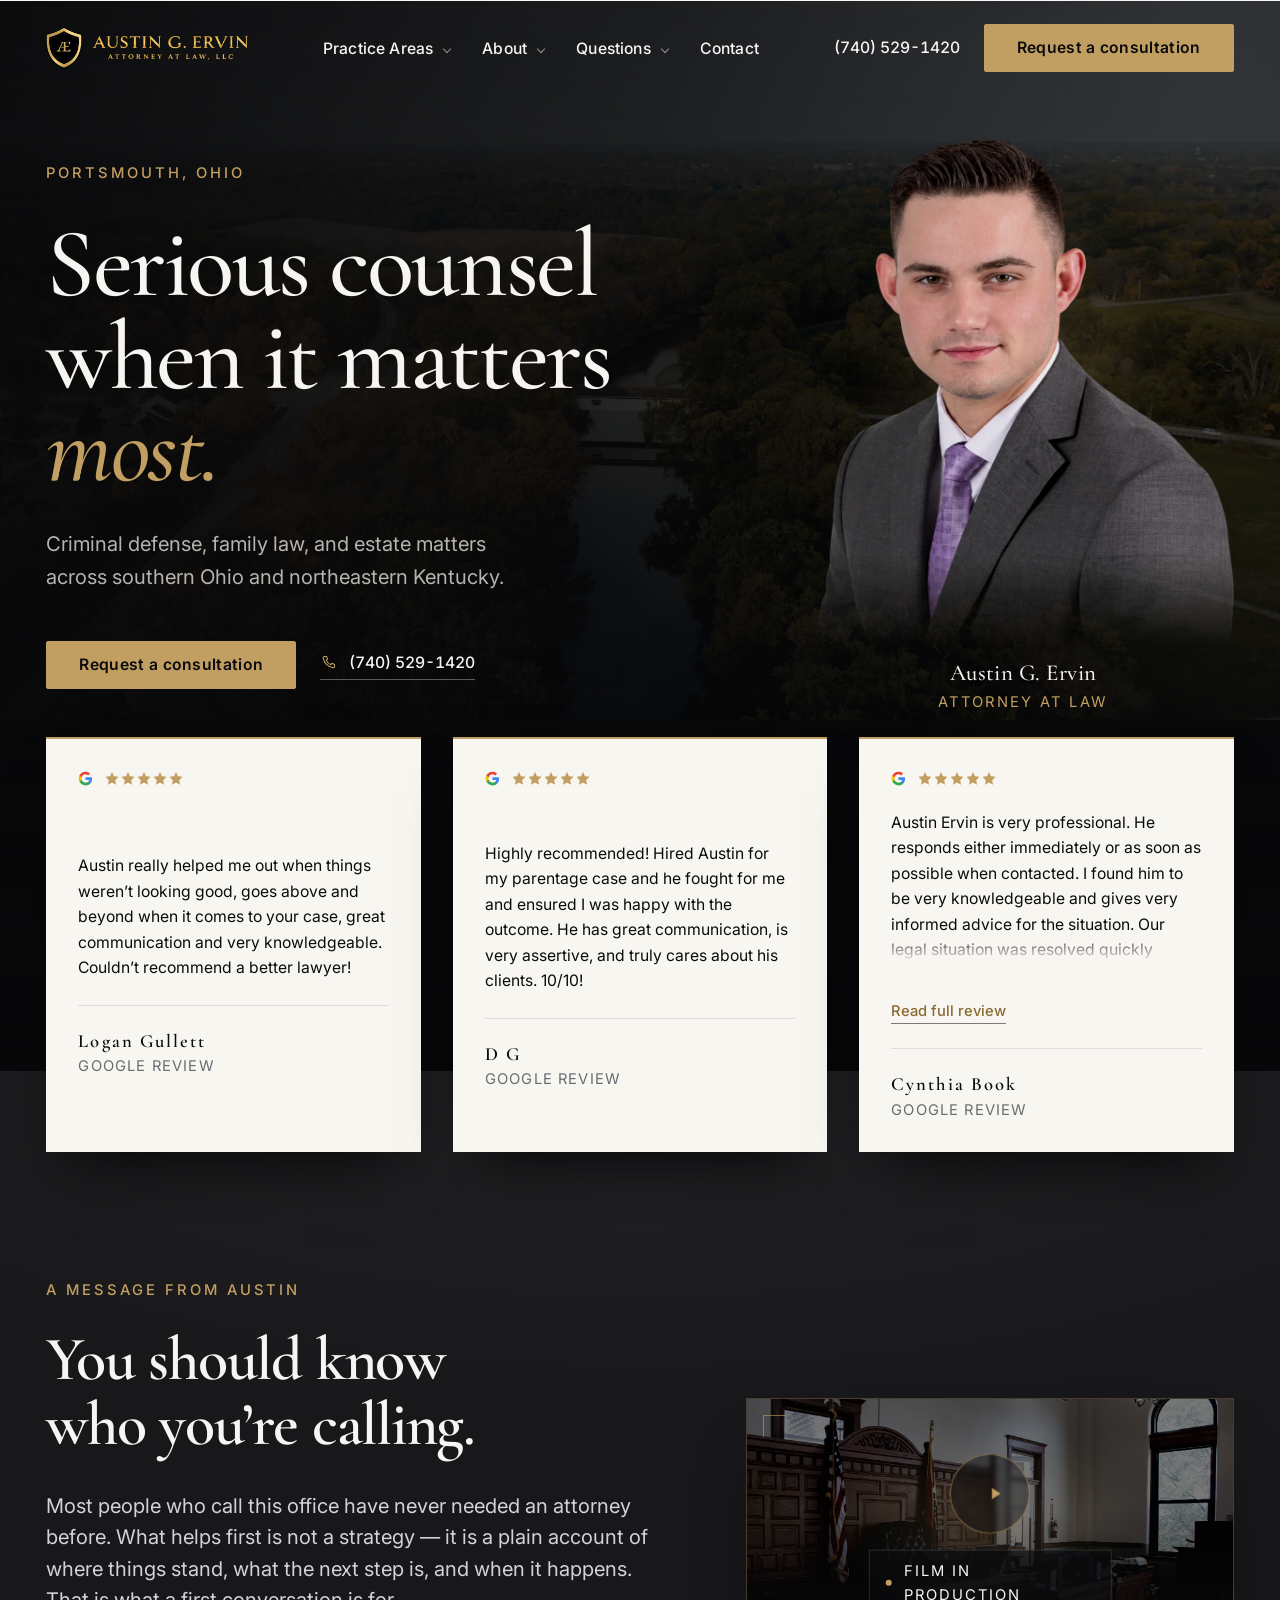
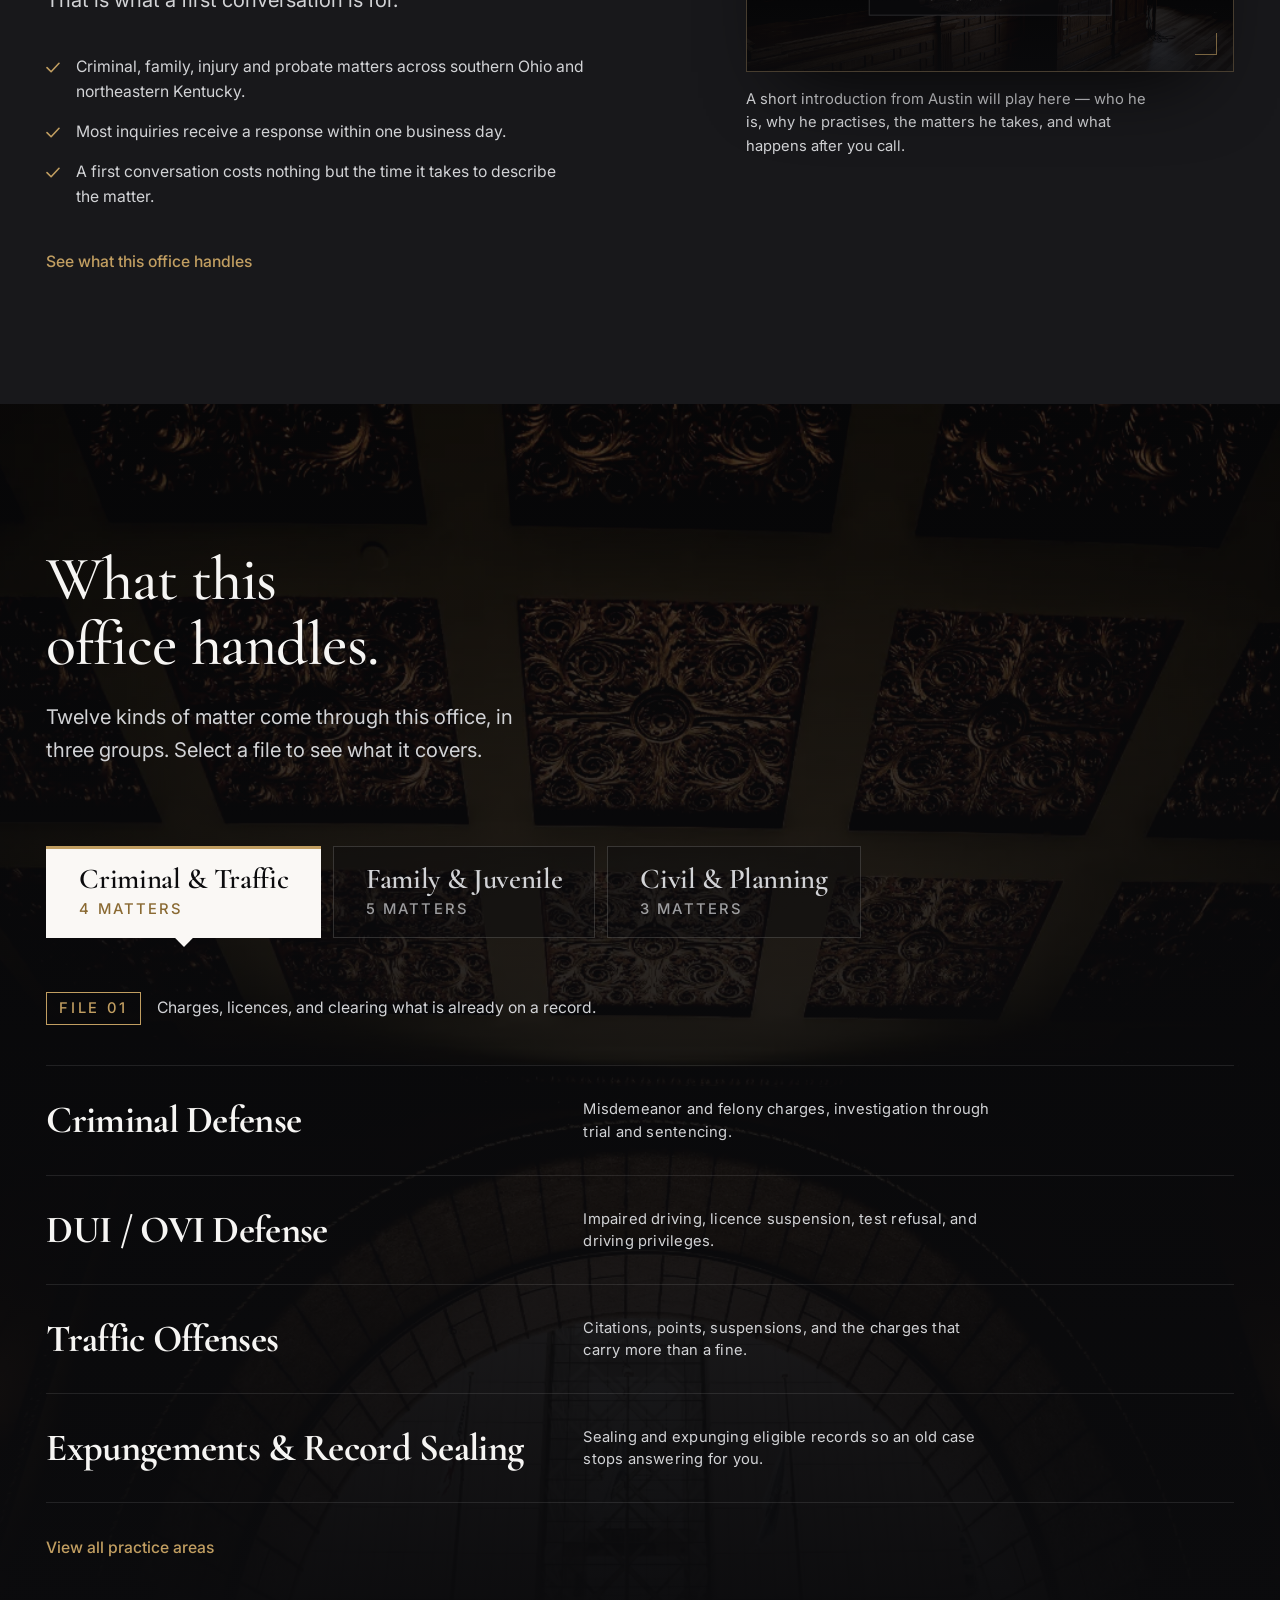
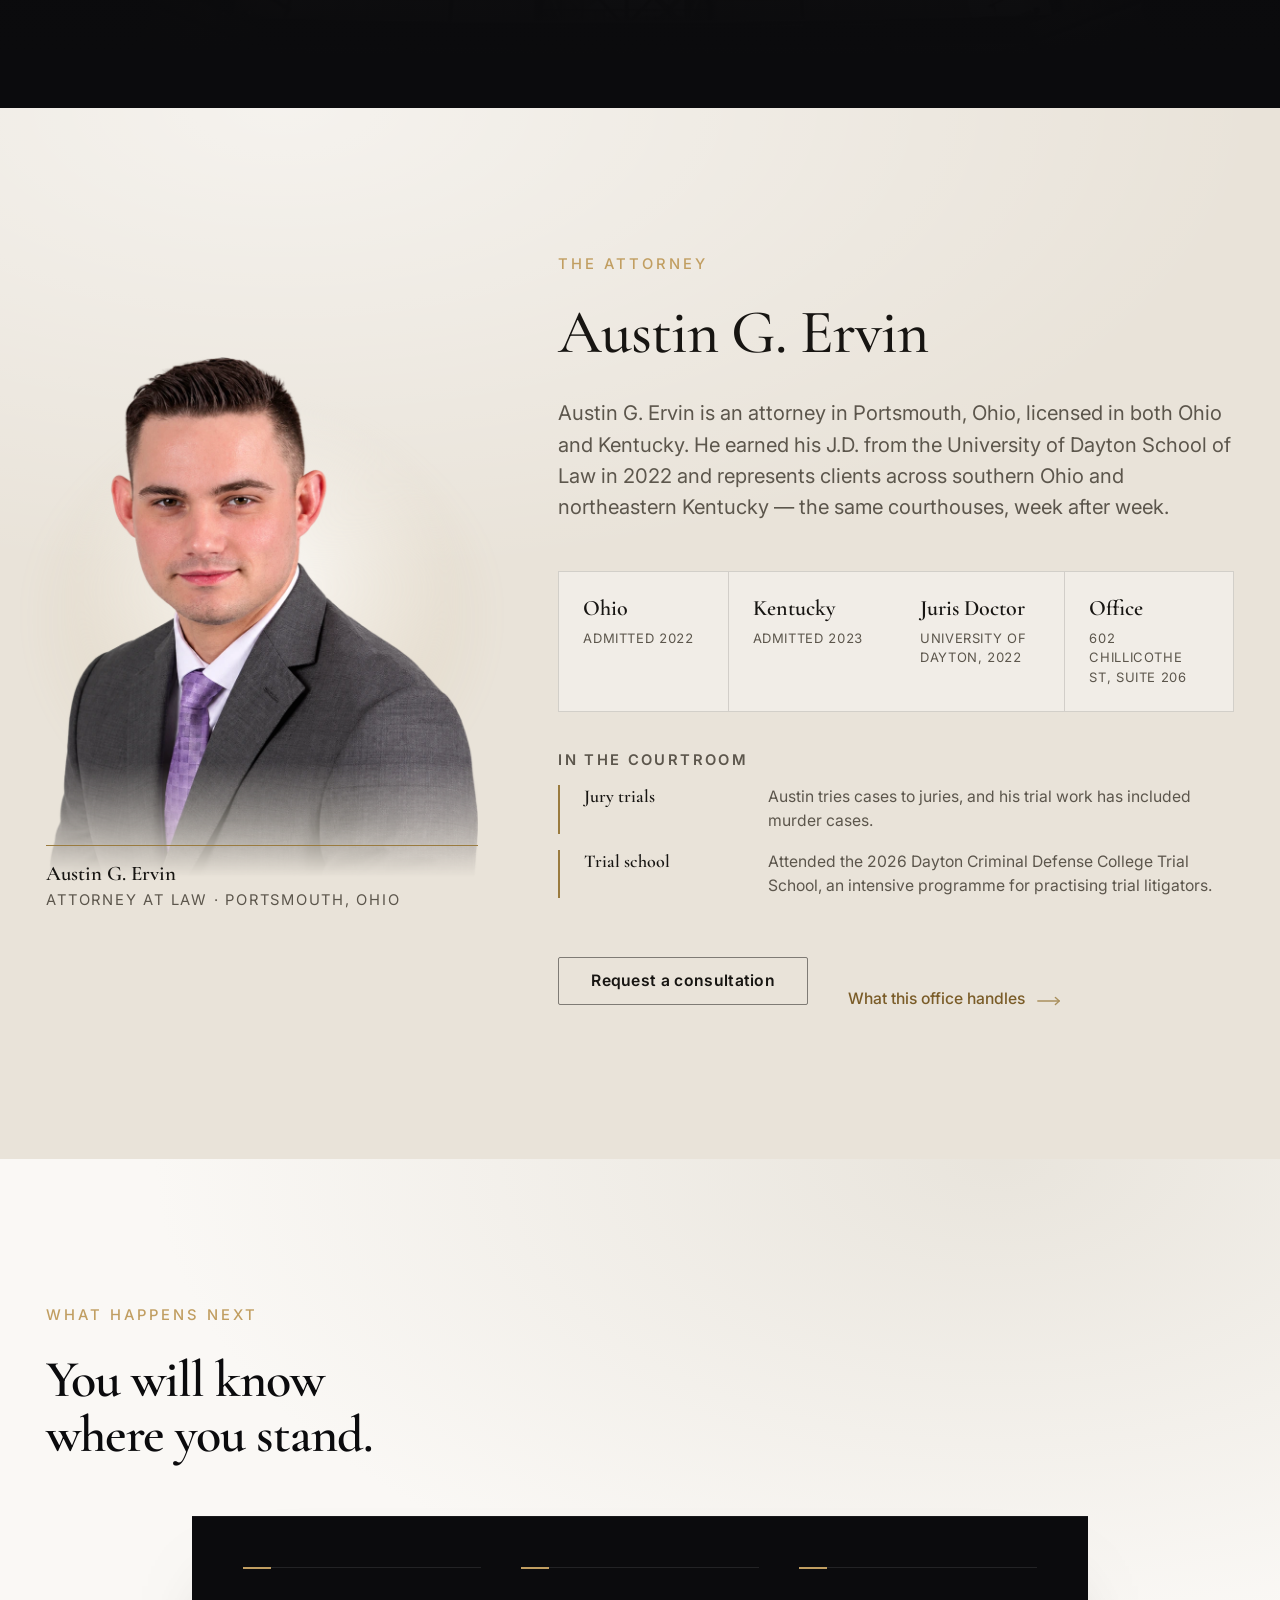
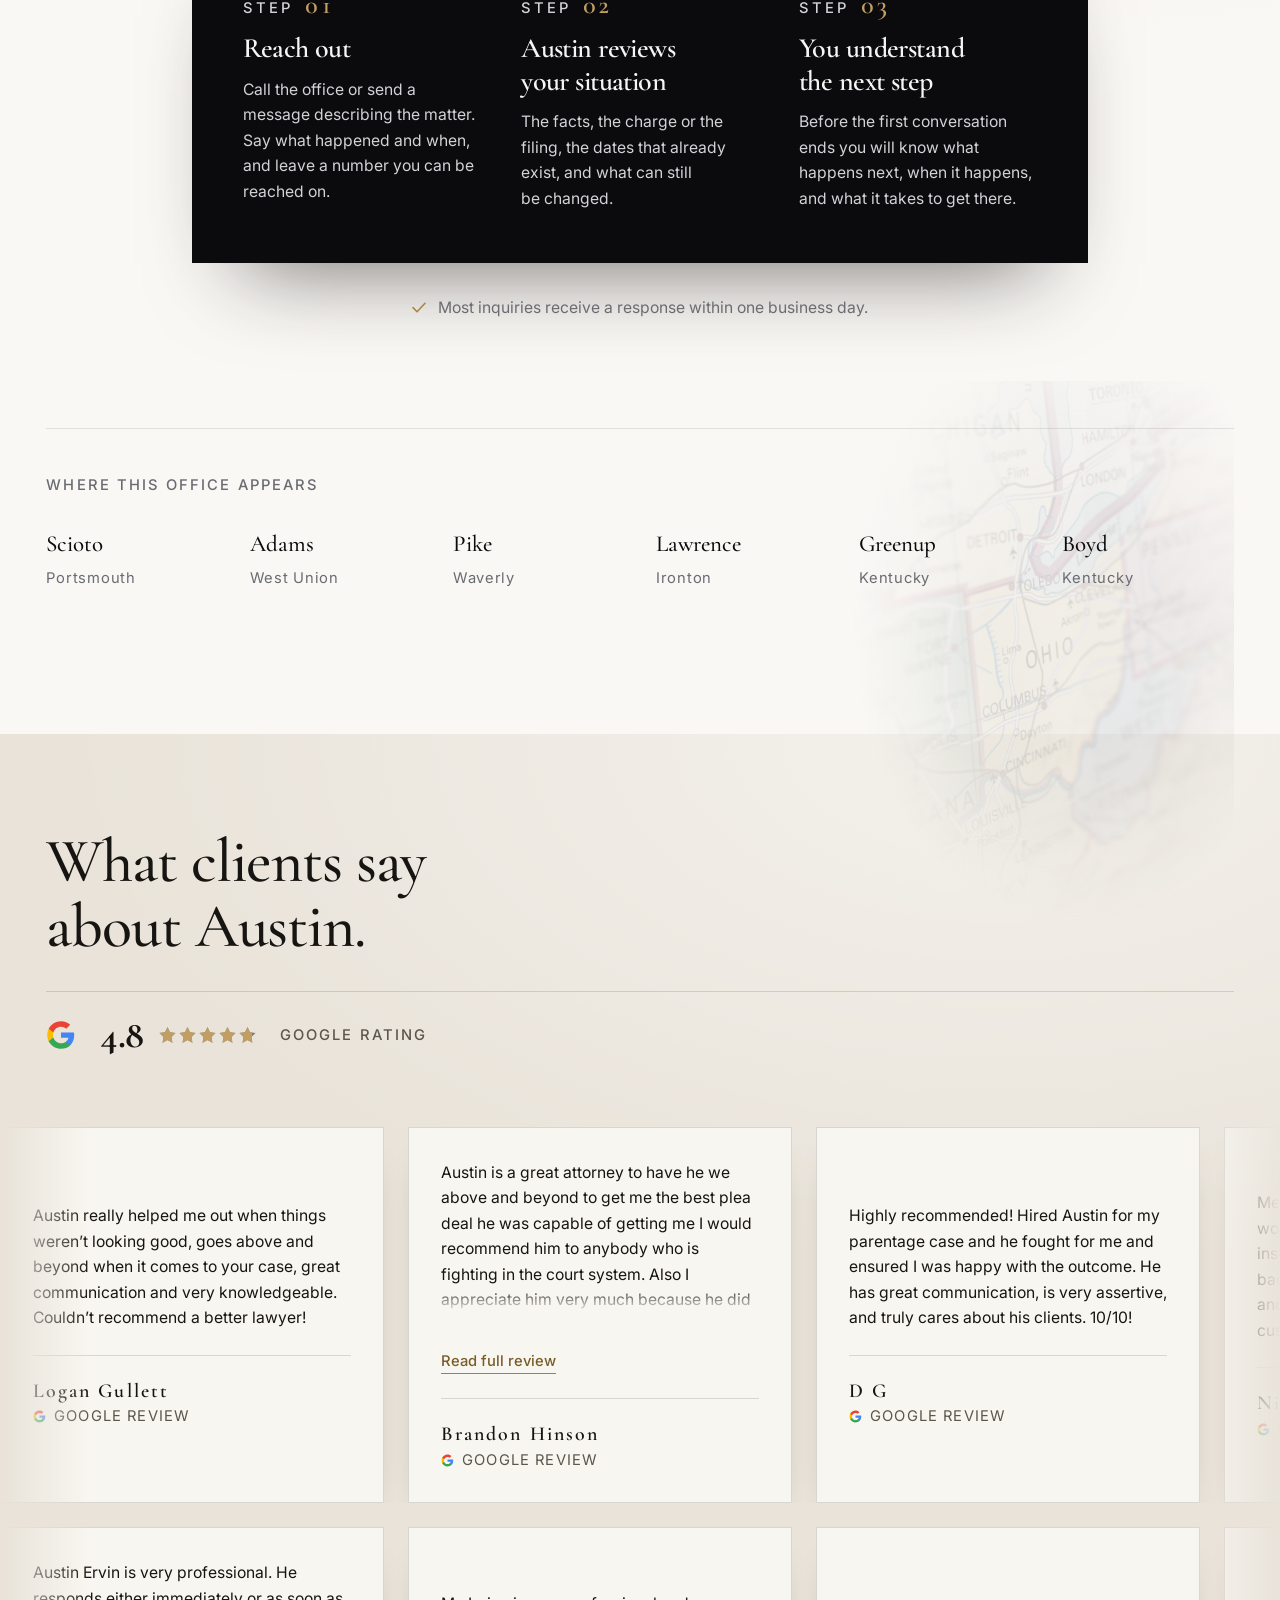
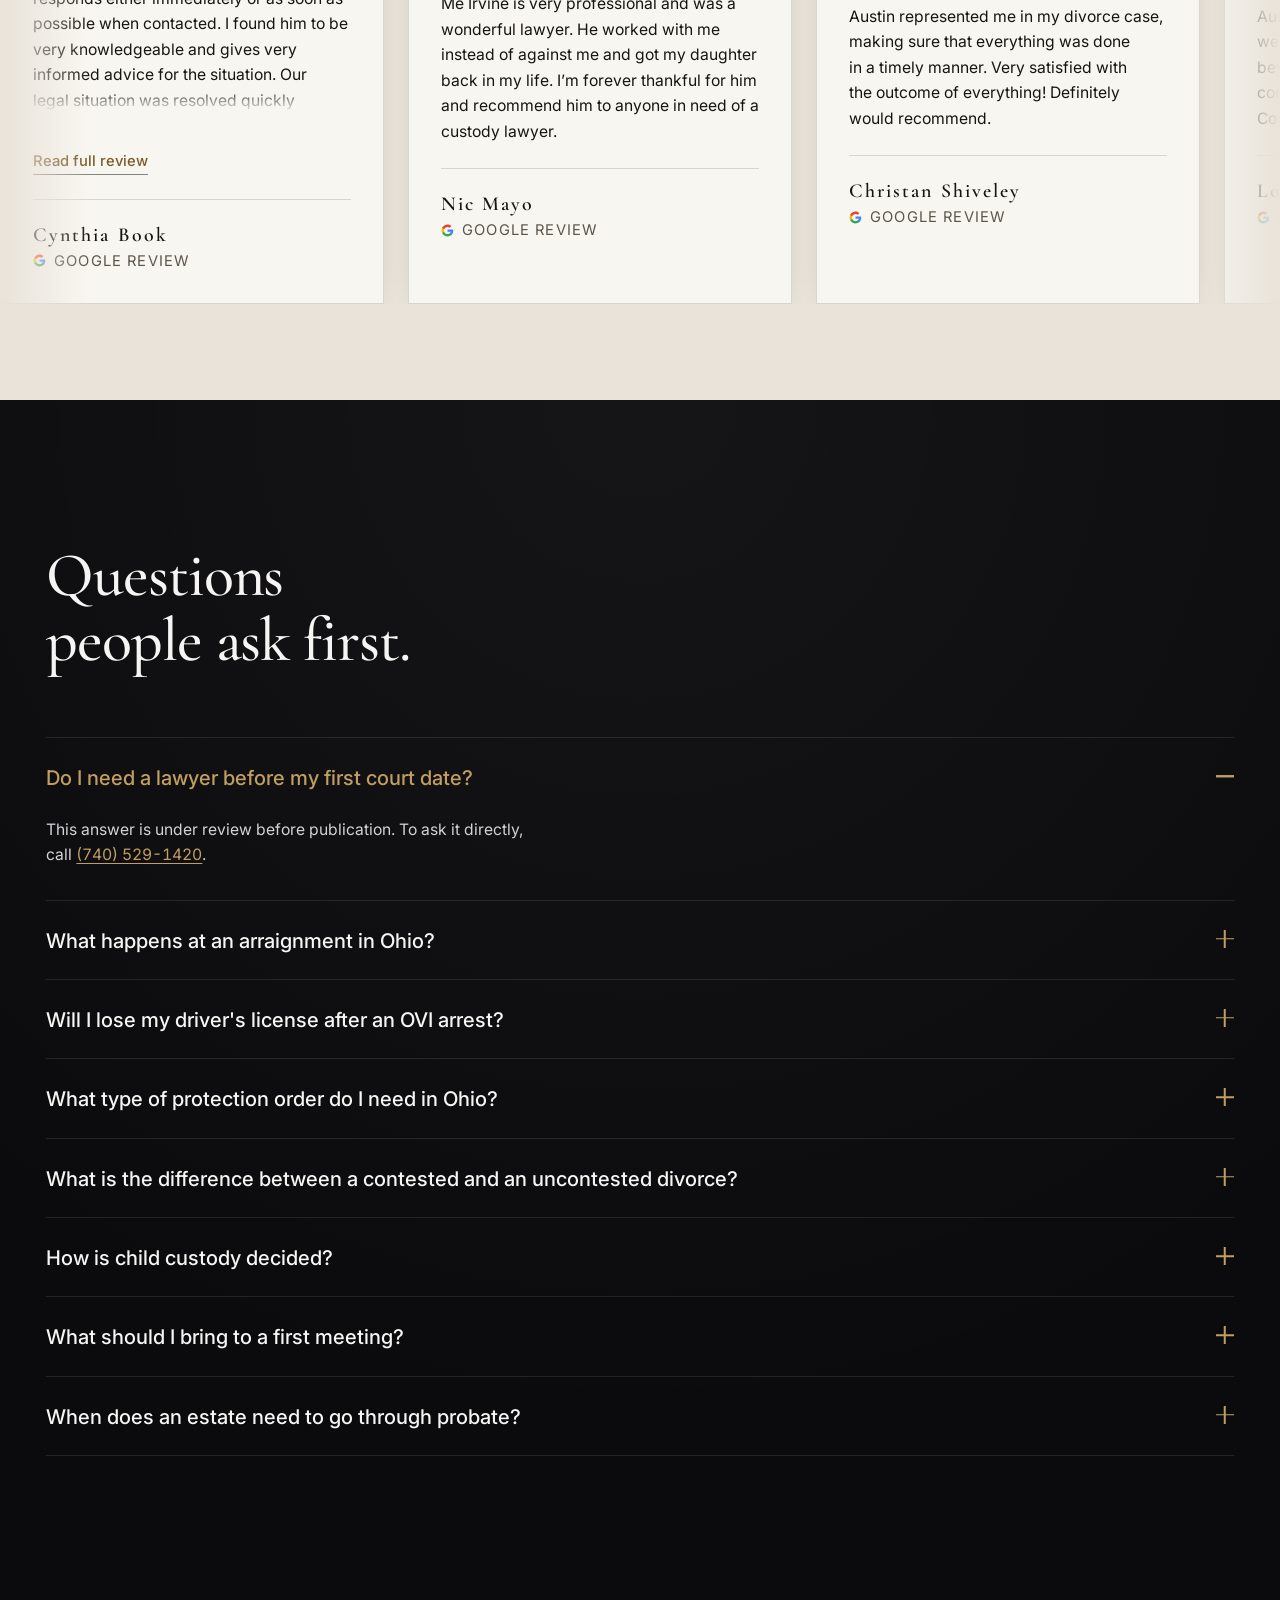
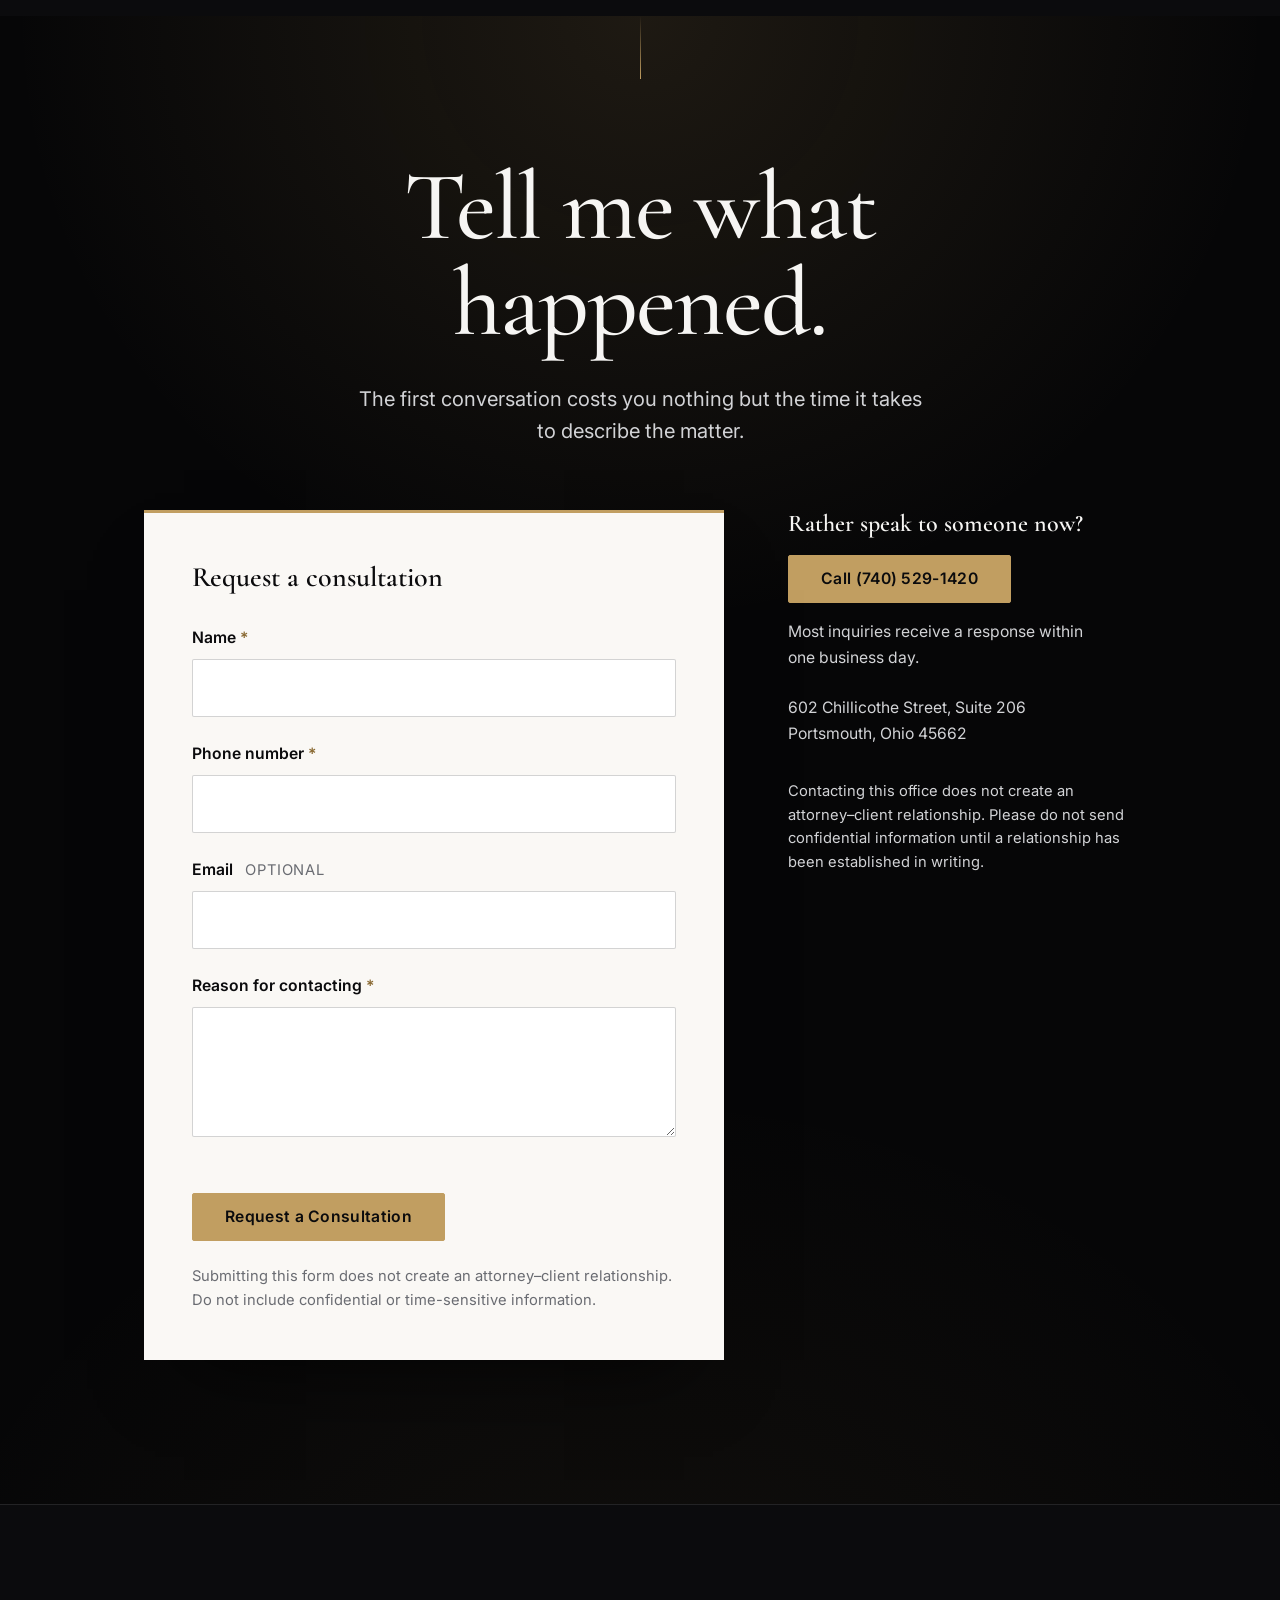
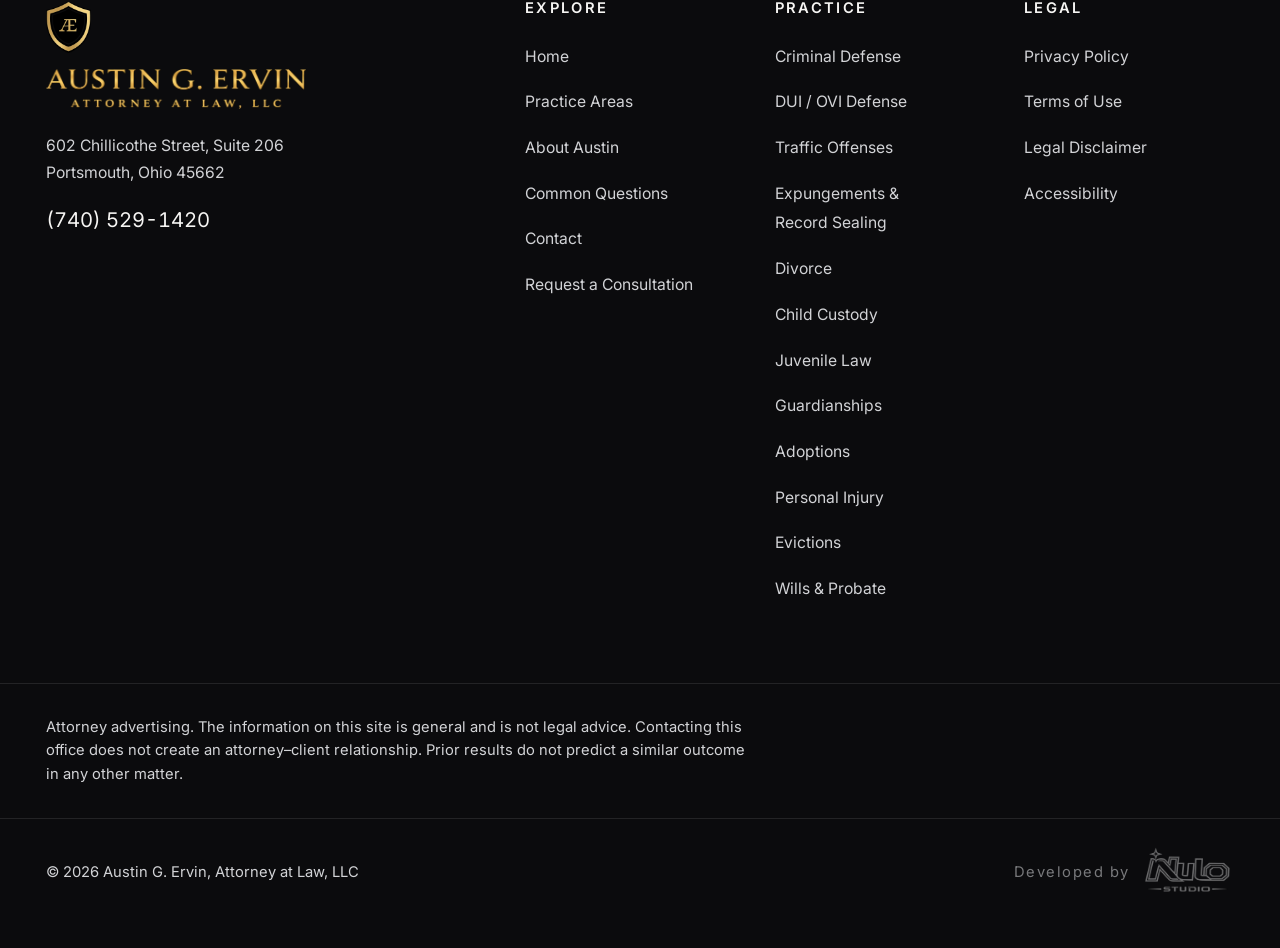
==== commit 9a0330e6: "Feat: Consultation intake — form plus Apps Script backend The "Request a consultation" controls did " ====
--- a/index.html
+++ b/index.html
@@ -2089,23 +2089,158 @@
                         describe the matter.
                     </p>
 
-                    <div class="finalCtaActions">
-
-                        <a class="buttonPrimary" href="tel:+17405291420">
-                            Call (740) 529-1420
-                        </a>
-
-                        <a class="buttonGhost" href="tel:+17405291420">
-                            Request a consultation
-                        </a>
+                    <!-- CONSULTATION INTAKE
+
+                         Every "Request a consultation" control on
+                         this site — the header button, the hero, both
+                         mega menus, twelve practice rows, the attorney
+                         chapter and the footer — already points at
+                         `#contact`. So the form lives here, at that
+                         anchor, rather than behind a modal: they all
+                         arrive at it without a line of routing code,
+                         and it is reachable with the script deleted.
+
+                         It also closes a real gap. Until now every one
+                         of those controls ended at a telephone dialer,
+                         which is no use to somebody who cannot safely
+                         make a call — a protection-order petitioner,
+                         anyone at work, anyone with the other party in
+                         the next room.
+
+                         The form posts to a Google Apps Script web app
+                         (appsScript/, deployment steps in its README).
+                         Nothing is stored: the email is the record. -->
+
+                    <div class="finalCtaGrid">
+
+                        <form class="consultForm" data-consultForm novalidate>
+
+                            <p class="consultFormTitle">Request a consultation</p>
+
+                            <!-- The honeypot. Hidden from sight, from
+                                 assistive technology and from the tab
+                                 order, and never autofilled — the name
+                                 is deliberately one no browser
+                                 associates with a person. Anything in
+                                 it is a bot, and the server drops the
+                                 submission while reporting success. -->
+                            <div class="consultTrap" aria-hidden="true">
+                                <label for="consultCompany">Company</label>
+                                <input type="text" id="consultCompany" name="company" tabindex="-1" autocomplete="off">
+                            </div>
+
+                            <div class="consultField">
+                                <label class="consultLabel" for="consultName">
+                                    Name <span class="consultRequired" aria-hidden="true">*</span>
+                                </label>
+                                <input
+                                    class="consultInput"
+                                    type="text"
+                                    id="consultName"
+                                    name="name"
+                                    autocomplete="name"
+                                    required
+                                    maxlength="120"
+                                    aria-describedby="consultNameError"
+                                >
+                                <p class="consultError" id="consultNameError" data-errorFor="name"></p>
+                            </div>
+
+                            <div class="consultField">
+                                <label class="consultLabel" for="consultPhone">
+                                    Phone number <span class="consultRequired" aria-hidden="true">*</span>
+                                </label>
+                                <input
+                                    class="consultInput"
+                                    type="tel"
+                                    id="consultPhone"
+                                    name="phone"
+                                    autocomplete="tel"
+                                    inputmode="tel"
+                                    required
+                                    maxlength="40"
+                                    aria-describedby="consultPhoneError"
+                                >
+                                <p class="consultError" id="consultPhoneError" data-errorFor="phone"></p>
+                            </div>
+
+                            <div class="consultField">
+                                <label class="consultLabel" for="consultEmail">
+                                    Email <span class="consultOptional">optional</span>
+                                </label>
+                                <input
+                                    class="consultInput"
+                                    type="email"
+                                    id="consultEmail"
+                                    name="email"
+                                    autocomplete="email"
+                                    inputmode="email"
+                                    maxlength="254"
+                                    aria-describedby="consultEmailError"
+                                >
+                                <p class="consultError" id="consultEmailError" data-errorFor="email"></p>
+                            </div>
+
+                            <div class="consultField">
+                                <label class="consultLabel" for="consultReason">
+                                    Reason for contacting <span class="consultRequired" aria-hidden="true">*</span>
+                                </label>
+                                <textarea
+                                    class="consultInput consultTextarea"
+                                    id="consultReason"
+                                    name="reason"
+                                    rows="4"
+                                    required
+                                    maxlength="4000"
+                                    aria-describedby="consultReasonError"
+                                ></textarea>
+                                <p class="consultError" id="consultReasonError" data-errorFor="reason"></p>
+                            </div>
+
+                            <button class="buttonPrimary consultSubmit" type="submit" data-consultSubmit>
+                                <span data-submitLabel>Request a Consultation</span>
+                            </button>
+
+                            <!-- One live region for the whole form.
+                                 `polite`, so it is announced after the
+                                 visitor stops typing rather than
+                                 interrupting them mid-field. -->
+                            <p class="consultStatus" data-consultStatus role="status" aria-live="polite"></p>
+
+                            <p class="consultDisclaimer">
+                                Submitting this form does not create an attorney&ndash;client
+                                relationship. Do not include confidential or time-sensitive
+                                information.
+                            </p>
+
+                        </form>
+
+                        <div class="finalCtaAside">
+
+                            <p class="finalCtaAsideLead">Rather speak to someone now?</p>
+
+                            <a class="buttonPrimary" href="tel:+17405291420">
+                                Call (740) 529-1420
+                            </a>
+
+                            <p class="finalCtaAsideNote">
+                                Most inquiries receive a response within one business&nbsp;day.
+                            </p>
+
+                            <address class="finalCtaAddress">
+                                602 Chillicothe Street, Suite 206<br>
+                                Portsmouth, Ohio 45662
+                            </address>
+
+                            <p class="finalCtaNote">
+                                Contacting this office does not create an attorney&ndash;client
+                                relationship. Please do not send confidential information until a
+                                relationship has been established in writing.
+                            </p>
+
+                        </div>
 
                     </div>
-
-                    <p class="finalCtaNote">
-                        Contacting this office does not create an attorney&ndash;client relationship.
-                        Please do not send confidential information until a relationship has been
-                        established in writing.
-                    </p>
 
                 </div>
 
@@ -2377,6 +2512,11 @@
 
     <script src="js/indexJS.js" defer></script>
 
+    <!-- The consultation form. Its endpoint constant is the one
+         value that changes after the Apps Script is deployed —
+         see appsScript/README.md. -->
+    <script src="js/consultationJS.js" defer></script>
+
 
 </body>
 
--- a/css/styleIndex.css
+++ b/css/styleIndex.css
@@ -5907,13 +5907,503 @@
 
     max-width: 58ch;
 
-    margin: var(--space9) auto 0;
+    margin: var(--space6) auto 0;
 
     color: var(--textMuted);
 
     font-size: var(--fontCaption);
 
     line-height: 1.6;
+
+}
+
+
+/* ============================================================
+   CONSULTATION FORM
+
+   The one place on this page where the visitor writes rather than
+   reads, so it stops centring and squares up: text-align left,
+   labels above fields, one column.
+
+   Paper on the dark, like the hero's review cards — the same
+   move, for the same reason. A form drawn in outlines on black
+   asks somebody to type their custody dispute into a void; a lit
+   sheet is where you write things down.
+============================================================ */
+
+.finalCtaGrid
+{
+
+    display: grid;
+
+    grid-template-columns: 1fr;
+
+    gap: var(--space8);
+
+    margin-block-start: var(--space9);
+
+    text-align: start;
+
+}
+
+
+.consultForm
+{
+
+    position: relative;
+
+    padding: clamp(var(--space6), 4vw, var(--space8));
+
+    background-color: var(--colorWarm);
+
+    border-block-start: 3px solid var(--accentPrimary);
+
+    box-shadow: 0 40px 80px -40px rgb(0 0 0 / 0.75);
+
+    color: var(--colorBlack);
+
+}
+
+
+.consultFormTitle
+{
+
+    margin: 0 0 var(--space6);
+
+    color: var(--colorBlack);
+
+    font-family: var(--fontFamilyDisplay);
+
+    font-size: 1.75rem;
+
+    font-weight: 600;
+
+    line-height: 1.15;
+
+}
+
+
+/* The honeypot. Not `display: none` — some bots skip anything
+   hidden that way, and a real screen reader would otherwise be
+   the only visitor who ever meets it. Off-canvas, zero size,
+   removed from the accessibility tree by aria-hidden on its
+   wrapper, and out of the tab order via tabindex="-1". */
+
+.consultTrap
+{
+
+    position: absolute;
+
+    inset-inline-start: -9999px;
+
+    width: 1px;
+
+    height: 1px;
+
+    overflow: hidden;
+
+}
+
+
+.consultField
+{
+
+    margin-block-end: var(--space5);
+
+}
+
+
+.consultLabel
+{
+
+    display: block;
+
+    margin-block-end: var(--space2);
+
+    color: var(--colorBlack);
+
+    font-family: var(--fontFamilyBody);
+
+    font-size: var(--fontBodySm);
+
+    font-weight: 600;
+
+}
+
+
+.consultRequired
+{
+
+    color: var(--colorGoldInk);
+
+}
+
+
+.consultOptional
+{
+
+    margin-inline-start: var(--space2);
+
+    color: var(--colorMutedInk);
+
+    font-size: var(--fontCaption);
+
+    font-weight: 400;
+
+    letter-spacing: 0.06em;
+
+    text-transform: uppercase;
+
+}
+
+
+.consultInput
+{
+
+    display: block;
+
+    width: 100%;
+
+    /* 16px minimum. Anything smaller and iOS Safari zooms the
+       whole page on focus, which on a phone reads as the site
+       breaking the moment somebody taps a field. */
+    padding: var(--space4);
+
+    background-color: #FFFFFF;
+
+    border: 1px solid rgb(11 11 13 / 0.18);
+
+    border-radius: var(--radiusButton);
+
+    color: var(--colorBlack);
+
+    font-family: var(--fontFamilyBody);
+
+    font-size: 16px;
+
+    line-height: 1.5;
+
+    transition: border-color 200ms ease, box-shadow 200ms ease;
+
+}
+
+
+.consultInput::placeholder
+{
+
+    color: var(--colorMutedInk);
+
+}
+
+
+.consultInput:hover
+{
+
+    border-color: rgb(11 11 13 / 0.34);
+
+}
+
+
+.consultInput:focus
+{
+
+    outline: none;
+
+    border-color: var(--colorGoldInk);
+
+    box-shadow: 0 0 0 3px rgb(193 158 97 / 0.28);
+
+}
+
+
+.consultInput:focus-visible
+{
+
+    outline: 2px solid var(--colorGoldInk);
+
+    outline-offset: 1px;
+
+}
+
+
+.consultTextarea
+{
+
+    min-height: 8rem;
+
+    resize: vertical;
+
+}
+
+
+.consultInput.isInvalid
+{
+
+    border-color: #9B2C1E;
+
+    background-color: #FEF9F8;
+
+}
+
+
+/* Empty until it has something to say, so it occupies no space
+   in the resting layout and does not push the form around when
+   it appears. */
+
+.consultError
+{
+
+    margin: 0;
+
+    color: #8C2618;
+
+    font-size: var(--fontCaption);
+
+    line-height: 1.5;
+
+}
+
+
+.consultError:not(:empty)
+{
+
+    margin-block-start: var(--space2);
+
+}
+
+
+.consultSubmit
+{
+
+    width: 100%;
+
+    margin-block-start: var(--space6);
+
+    justify-content: center;
+
+}
+
+
+.consultSubmit[disabled]
+{
+
+    cursor: not-allowed;
+
+    opacity: 0.6;
+
+}
+
+
+.consultForm.isSent .consultSubmit[disabled]
+{
+
+    /* A sent form is not a broken one. Full strength, so the
+       button reads as done rather than as unavailable. */
+    opacity: 1;
+
+}
+
+
+.consultStatus
+{
+
+    margin: 0;
+
+    color: var(--colorMutedInk);
+
+    font-size: var(--fontBodySm);
+
+    line-height: 1.55;
+
+}
+
+
+.consultStatus:not(:empty)
+{
+
+    margin-block-start: var(--space5);
+
+    padding: var(--space4);
+
+    border-inline-start: 3px solid var(--colorMutedInk);
+
+    background-color: rgb(11 11 13 / 0.03);
+
+}
+
+
+.consultStatus.isWorking
+{
+
+    border-inline-start-color: var(--colorGoldInk);
+
+}
+
+
+.consultStatus.isSuccess
+{
+
+    border-inline-start-color: #2F6B45;
+
+    background-color: rgb(47 107 69 / 0.07);
+
+    color: #204C31;
+
+}
+
+
+.consultStatus.isError
+{
+
+    border-inline-start-color: #8C2618;
+
+    background-color: rgb(140 38 24 / 0.06);
+
+    color: #8C2618;
+
+}
+
+
+.consultDisclaimer
+{
+
+    max-width: none;
+
+    margin: var(--space5) 0 0;
+
+    color: var(--colorMutedInk);
+
+    font-size: var(--fontCaption);
+
+    line-height: 1.6;
+
+}
+
+
+/* ── The aside ──
+
+   The telephone is still here and still first among equals for
+   anyone who can use it. The form exists for everyone who
+   cannot. */
+
+.finalCtaAside
+{
+
+    display: flex;
+
+    flex-direction: column;
+
+    align-items: flex-start;
+
+    gap: var(--space4);
+
+}
+
+
+.finalCtaAsideLead
+{
+
+    margin: 0;
+
+    color: var(--textPrimary);
+
+    font-family: var(--fontFamilyDisplay);
+
+    font-size: 1.5rem;
+
+    font-weight: 600;
+
+    line-height: 1.2;
+
+}
+
+
+.finalCtaAsideNote
+{
+
+    margin: 0;
+
+    color: var(--textMuted);
+
+    font-size: var(--fontBodySm);
+
+}
+
+
+.finalCtaAddress
+{
+
+    margin: var(--space2) 0 0;
+
+    color: var(--textMuted);
+
+    font-size: var(--fontBodySm);
+
+    font-style: normal;
+
+    line-height: 1.7;
+
+}
+
+
+.finalCtaAside .finalCtaNote
+{
+
+    margin: var(--space4) 0 0;
+
+    max-width: 46ch;
+
+}
+
+
+@media (min-width: 860px)
+{
+
+    .finalCtaGrid
+    {
+
+        grid-template-columns: minmax(0, 1.25fr) minmax(0, 0.75fr);
+
+        gap: var(--space9);
+
+        align-items: start;
+
+    }
+
+    .consultSubmit
+    {
+
+        width: auto;
+
+    }
+
+}
+
+
+@media (min-width: 1024px)
+{
+
+    .finalCtaGrid
+    {
+
+        max-width: 62rem;
+
+        margin-inline: auto;
+
+    }
+
+}
+
+
+@media (prefers-reduced-motion: reduce)
+{
+
+    .consultInput
+    {
+
+        transition: none;
+
+    }
 
 }
 
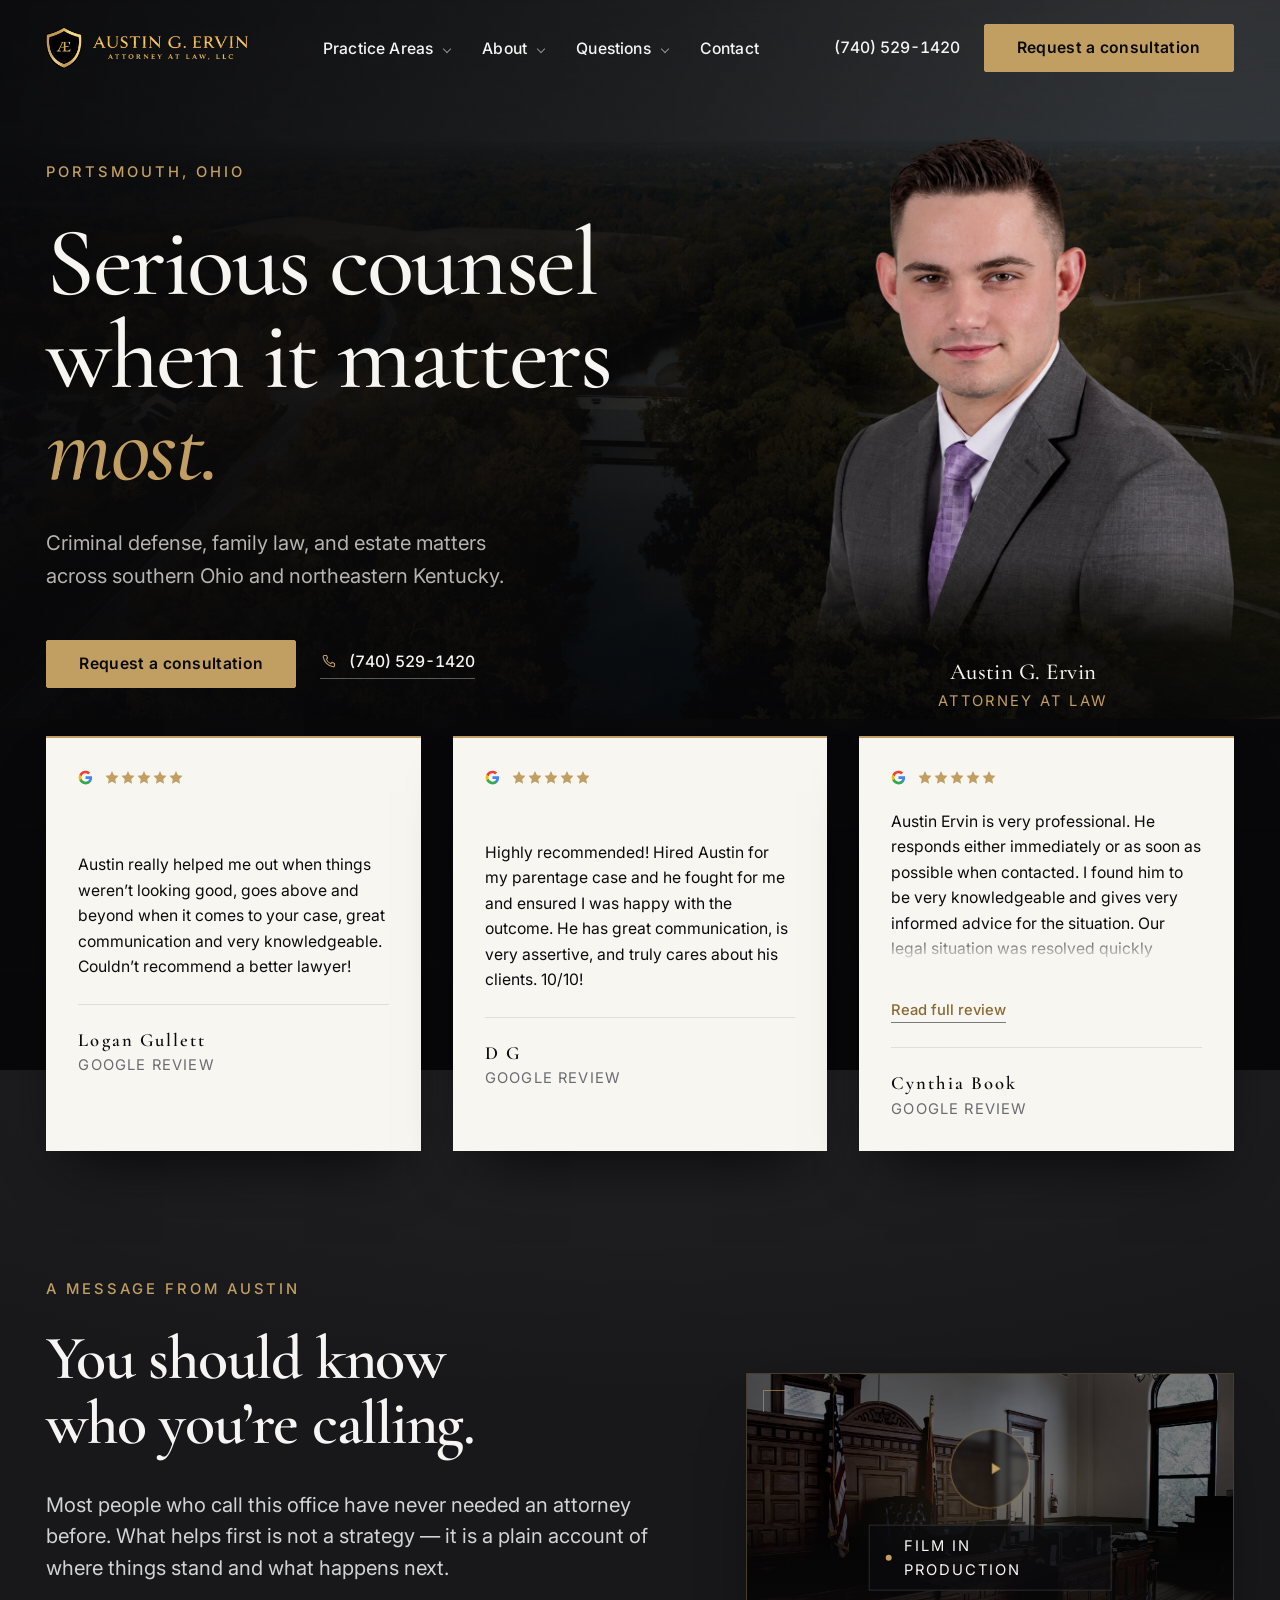
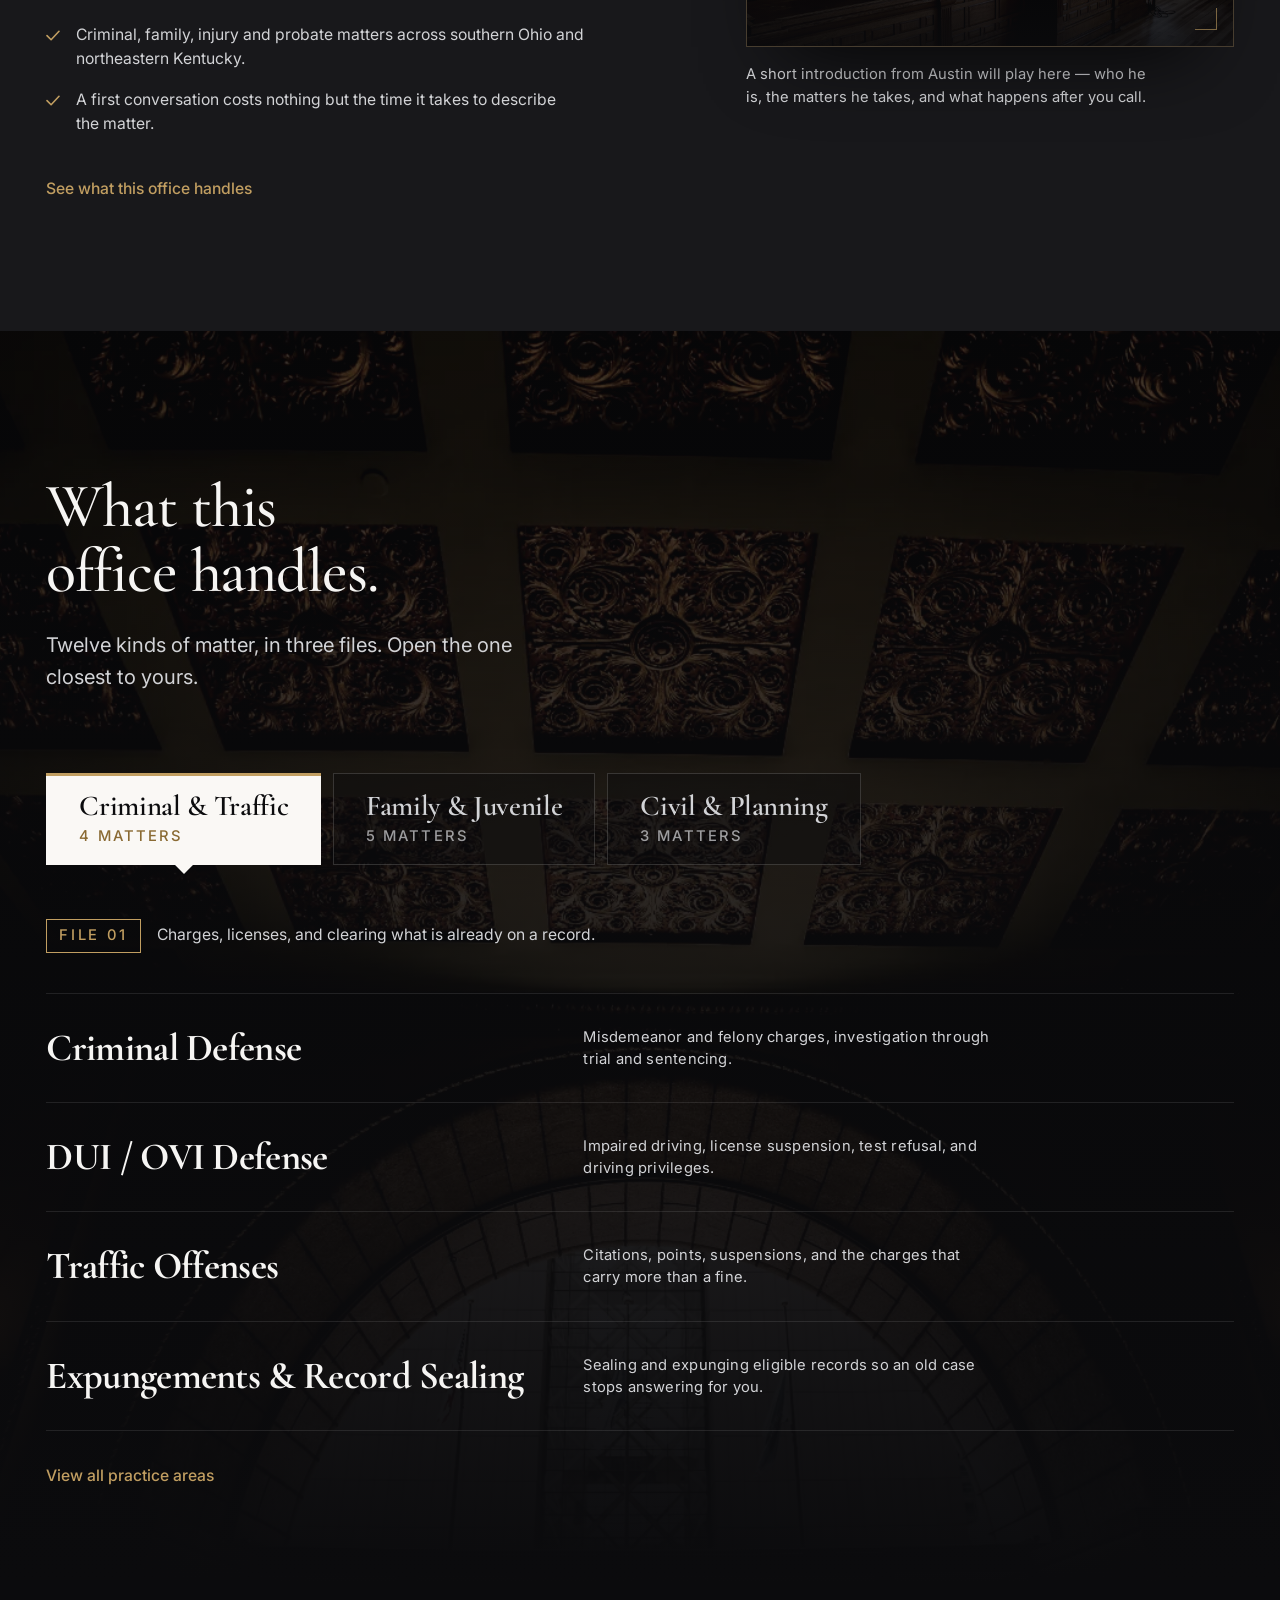
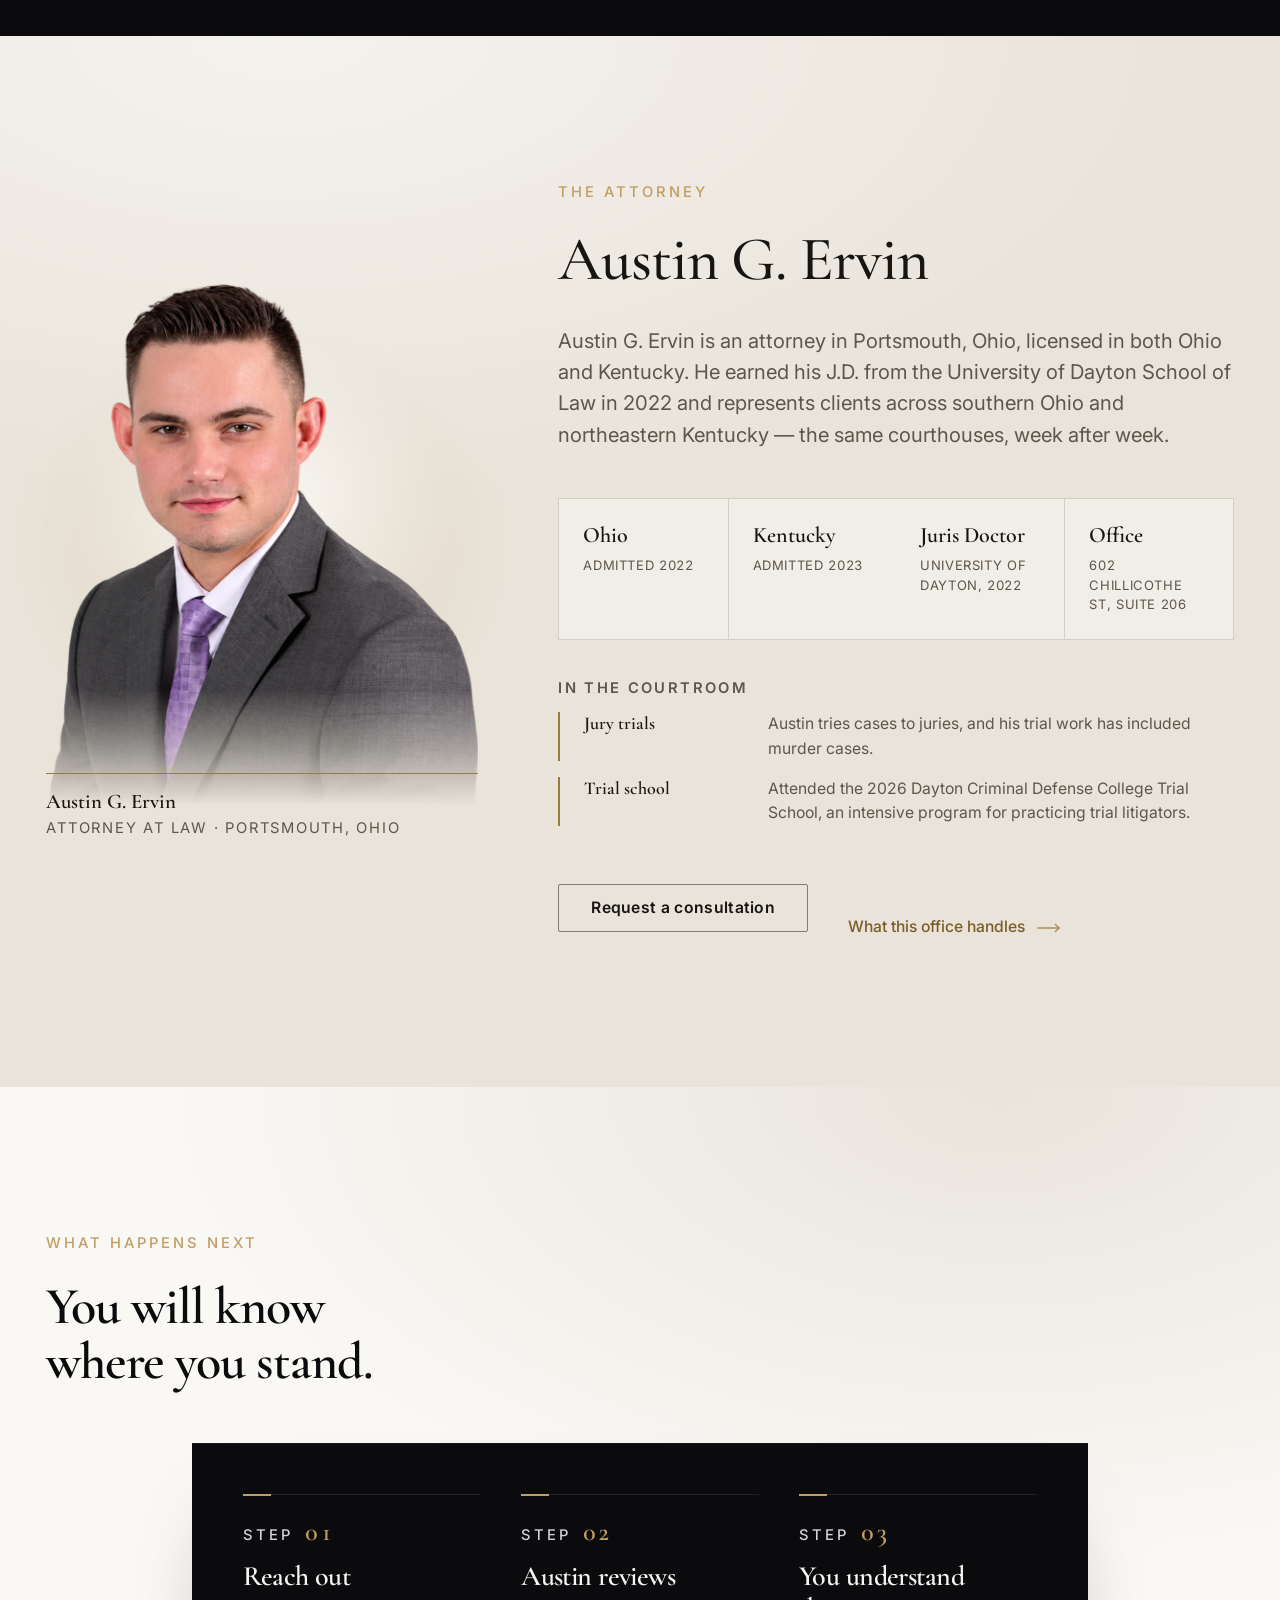
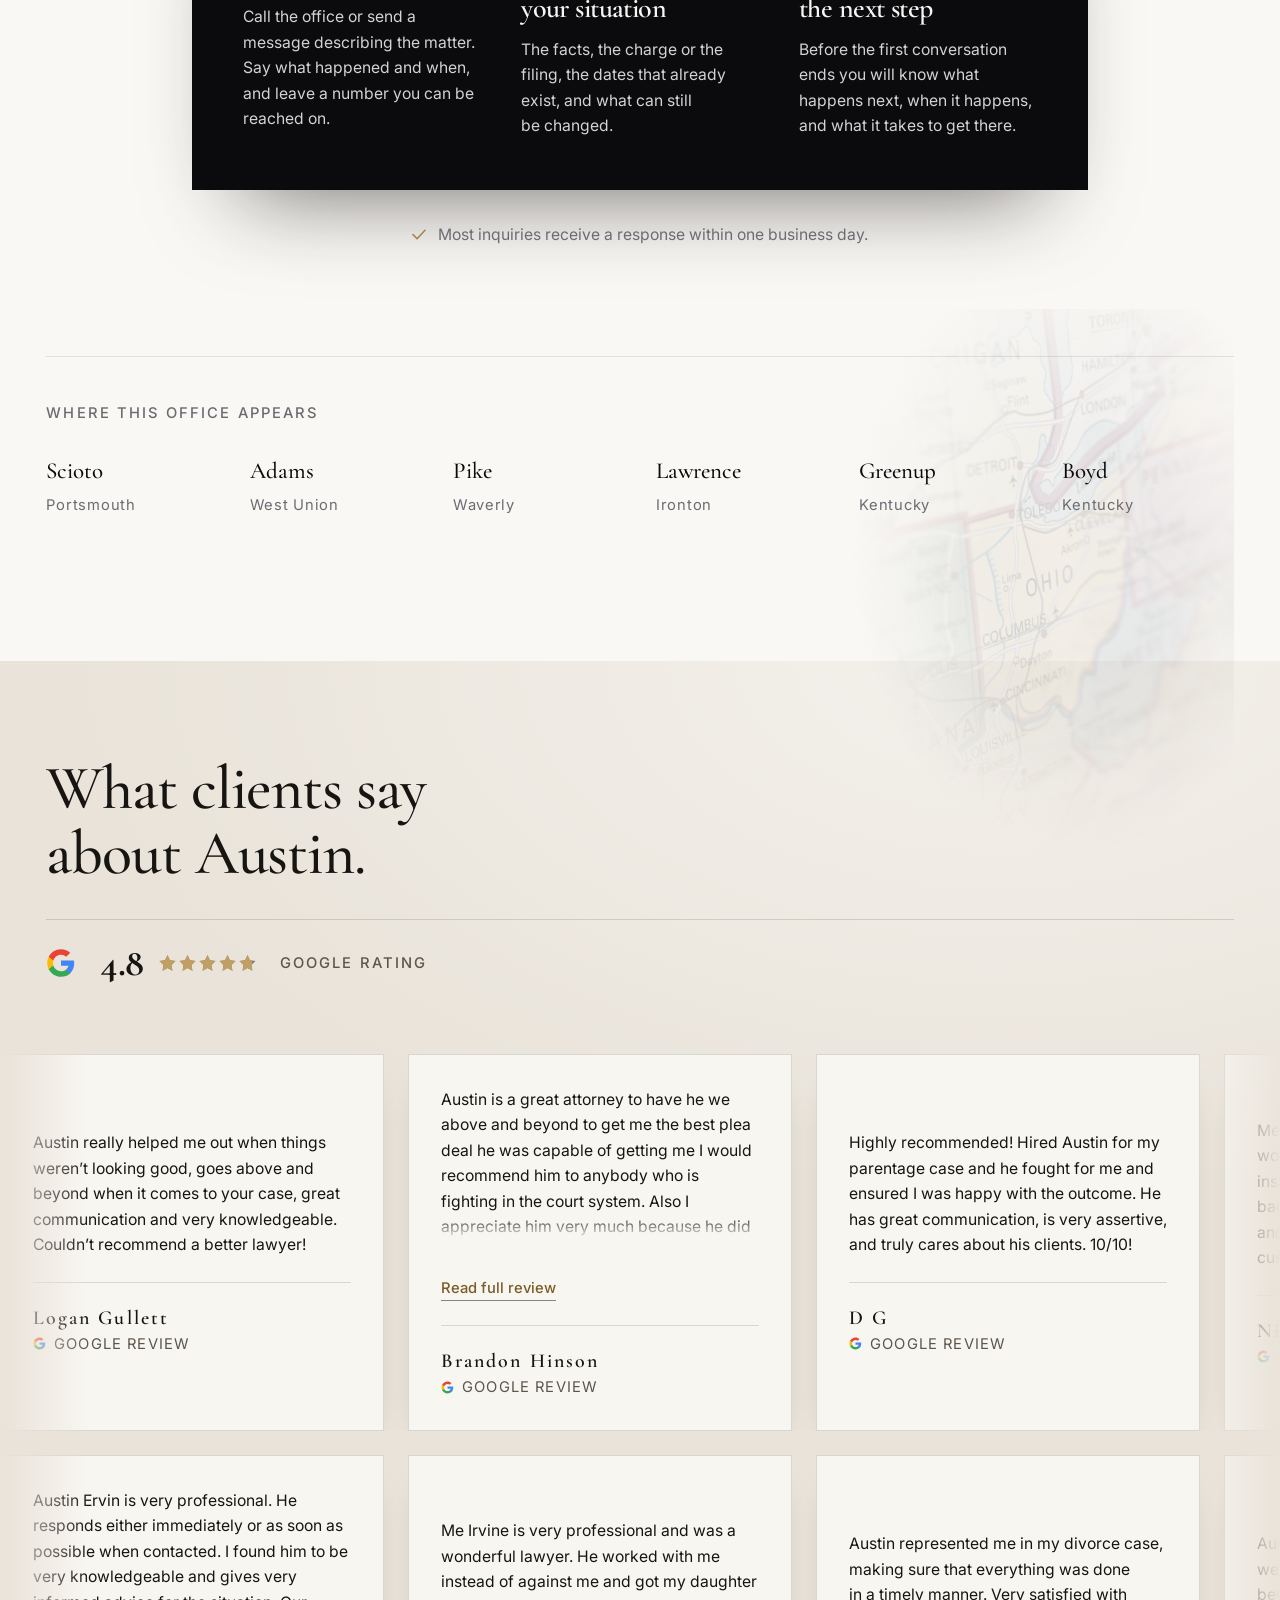
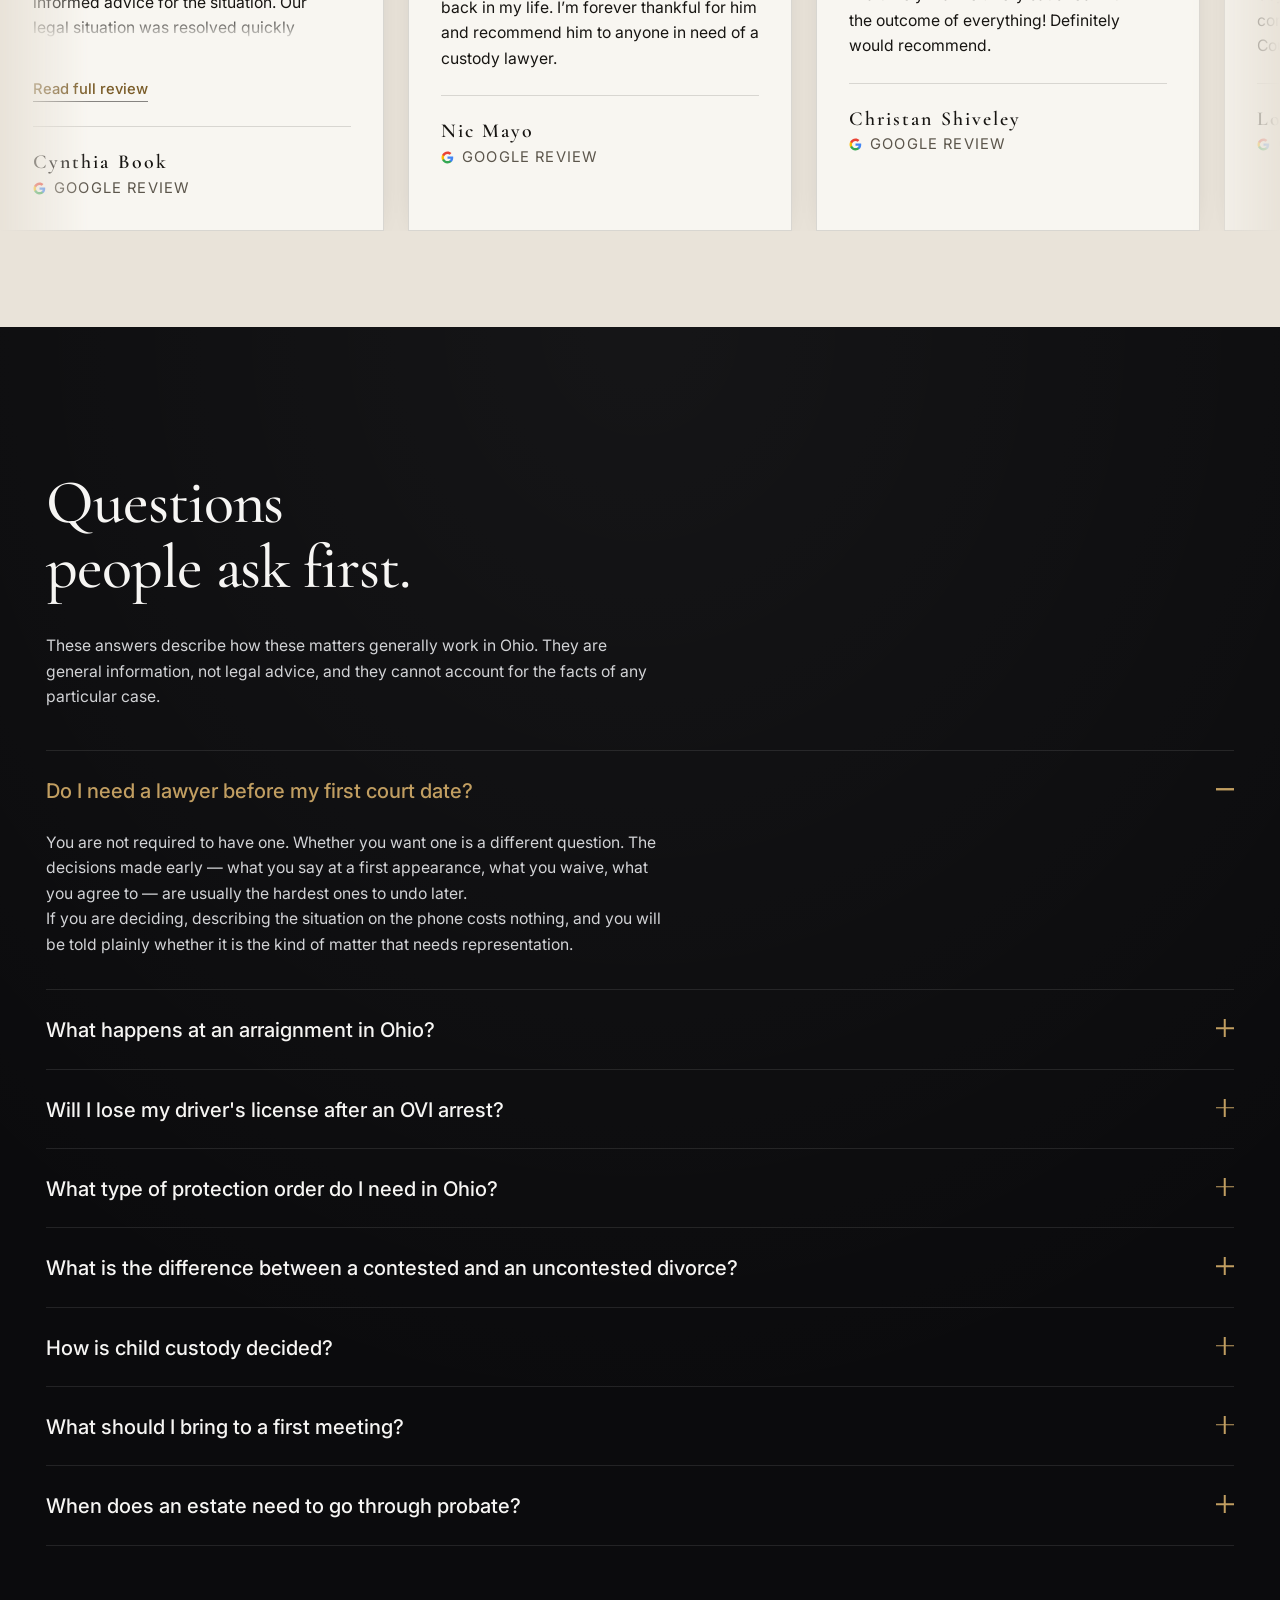
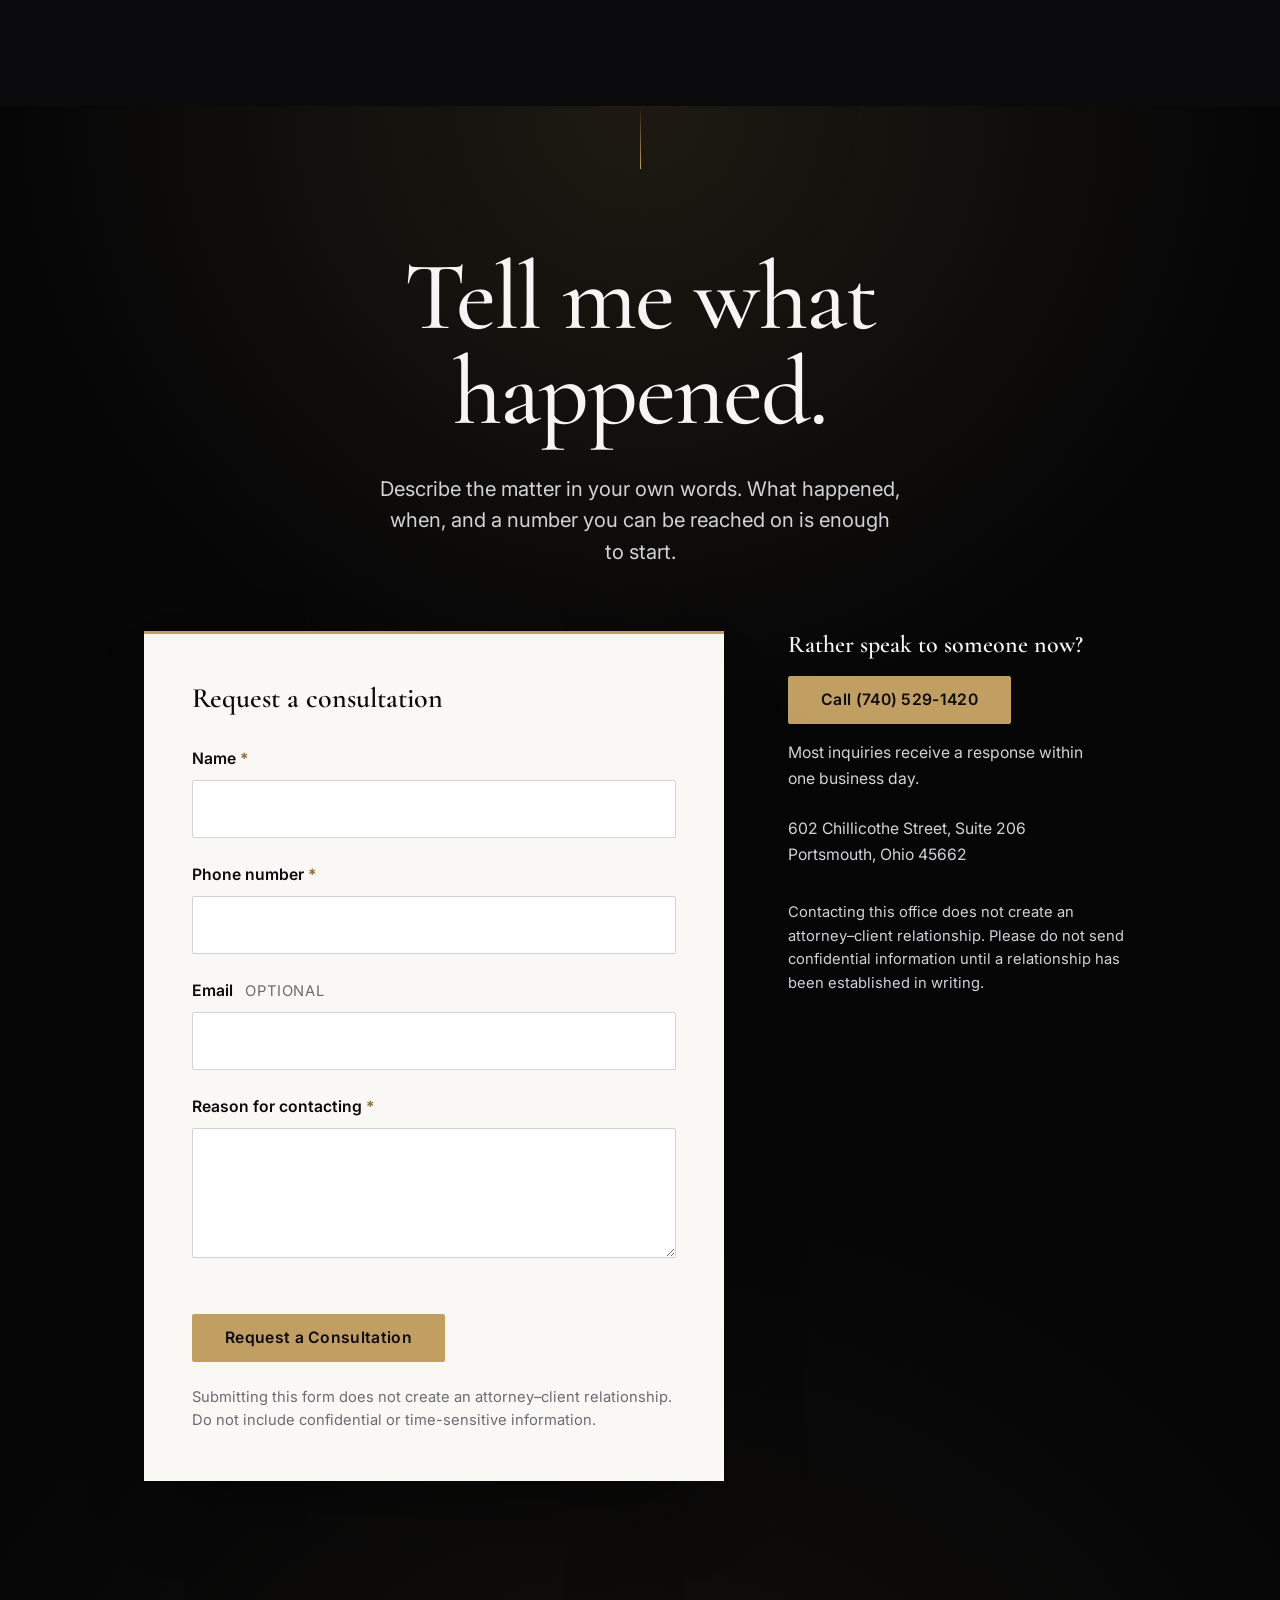
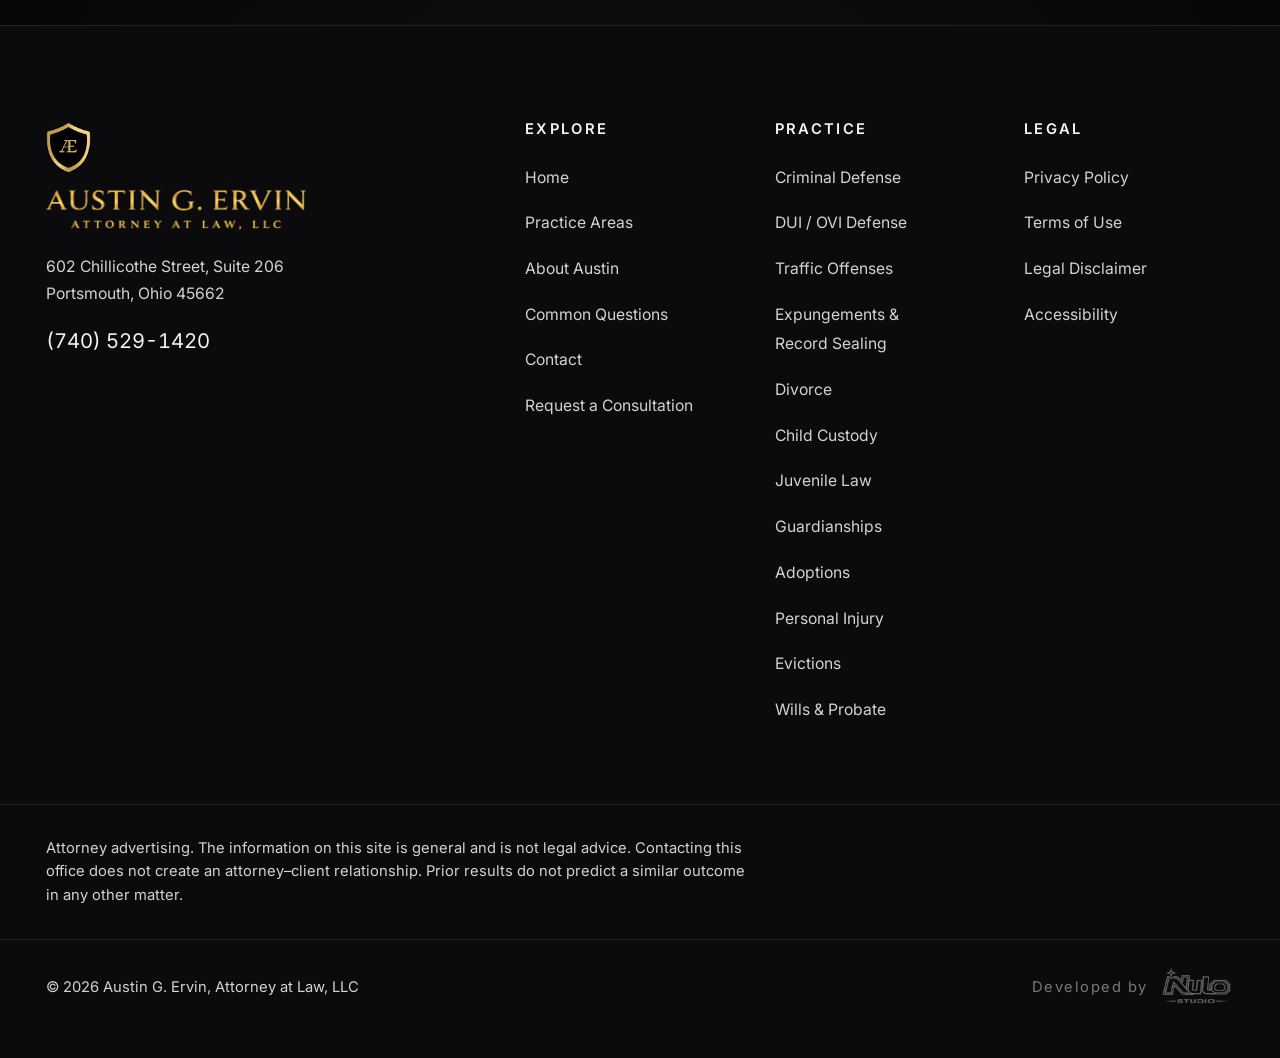
==== commit e1584a87: "Feat: Mobile composition and copy pass Co-Authored-By: Claude Opus 5 <noreply@anthropic.com>" ====
--- a/index.html
+++ b/index.html
@@ -9,7 +9,7 @@
 
     <title>Austin G. Ervin, Attorney at Law | Portsmouth, Ohio</title>
 
-    <meta name="description" content="Austin G. Ervin is an attorney in Portsmouth, Ohio, serving southern Ohio and northeastern Kentucky in criminal defense, family law, and estate planning matters.">
+    <meta name="description" content="Austin G. Ervin is an attorney in Portsmouth, Ohio, serving southern Ohio and northeastern Kentucky in criminal defense, family law, personal injury, and probate matters.">
 
     <meta name="theme-color" content="#0B0B0D">
 
@@ -541,7 +541,7 @@
 
                                     <li>
                                         <a class="megaRow" href="#faq">
-                                            <span class="megaRowTitle">Will I lose my licence after an OVI?</span>
+                                            <span class="megaRowTitle">Will I lose my license after an OVI?</span>
                                             <span class="megaRowText">Suspensions, privileges, and timing.</span>
                                             <svg class="megaArrow" aria-hidden="true" focusable="false"><use href="#arrowGlyph"/></svg>
                                         </a>
@@ -746,7 +746,7 @@
 
                                 <li><a href="#faq">What happens at an arraignment?</a></li>
 
-                                <li><a href="#faq">Will I lose my licence after an OVI?</a></li>
+                                <li><a href="#faq">Will I lose my license after an OVI?</a></li>
 
                                 <li><a href="#faq">Which protection order do I need?</a></li>
 
@@ -840,14 +840,28 @@
 
                 <figure class="heroPortrait">
 
-                    <img
-                        class="heroPortraitImage"
-                        src="graphics/images/austinPortrait_web.webp"
-                        alt="Austin G. Ervin, attorney at law"
-                        width="900"
-                        height="1085"
-                        fetchpriority="high"
-                    >
+                    <!-- The frame is `display: contents` above 768px,
+                         so on the approved desktop composition it
+                         generates no box at all and the portrait is
+                         laid out exactly as it always was.
+
+                         On a phone it becomes the crop window: the
+                         same asset, reframed to head-and-shoulders by
+                         its own container rather than by a second
+                         file. See MOBILE COMPOSITION in
+                         styleIndex.css. -->
+                    <div class="heroPortraitFrame">
+
+                        <img
+                            class="heroPortraitImage"
+                            src="graphics/images/austinPortrait_web.webp"
+                            alt="Austin G. Ervin, attorney at law"
+                            width="900"
+                            height="1085"
+                            fetchpriority="high"
+                        >
+
+                    </div>
 
                     <figcaption class="heroPortraitCaption">
                         <span class="heroPortraitName">Austin G. Ervin</span>
@@ -983,11 +997,16 @@
                         <span class="statementLine">who you&rsquo;re calling.</span>
                     </h2>
 
+                    <!-- Deliberately short, and shorter again once the
+                         film is in the frame above it: a visitor who
+                         has just watched Austin explain who he is does
+                         not need it explained a second time in prose.
+                         Anything added here should be something the
+                         film does not say. -->
                     <p class="messageBody">
                         Most people who call this office have never needed an attorney
                         before. What helps first is not a strategy &mdash; it is a plain
-                        account of where things stand, what the next step is, and when it
-                        happens. That is what a first conversation is for.
+                        account of where things stand and what happens next.
                     </p>
 
                     <ul class="messagePoints" role="list">
@@ -997,11 +1016,14 @@
                             <span>Criminal, family, injury and probate matters across southern Ohio and northeastern Kentucky.</span>
                         </li>
 
-                        <li class="messagePoint">
-                            <svg class="messagePointIcon" aria-hidden="true" focusable="false"><use href="#tickGlyph"/></svg>
-                            <span>Most inquiries receive a response within one business&nbsp;day.</span>
-                        </li>
-
+                        <!-- "Most inquiries receive a response within one
+                             business day" was the second point here. It
+                             also appears under the three steps and again
+                             beside the call button at the close, and
+                             three identical sentences on one page reads
+                             as filler rather than as reassurance. Kept
+                             at the two places a visitor is deciding
+                             whether to make contact. -->
                         <li class="messagePoint">
                             <svg class="messagePointIcon" aria-hidden="true" focusable="false"><use href="#tickGlyph"/></svg>
                             <span>A first conversation costs nothing but the time it takes to describe the matter.</span>
@@ -1072,8 +1094,7 @@
 
                     <figcaption class="filmCaption">
                         A short introduction from Austin will play here &mdash; who he is,
-                        why he practises, the matters he takes, and what happens after you
-                        call.
+                        the matters he takes, and what happens after you call.
                     </figcaption>
 
                 </figure>
@@ -1114,8 +1135,8 @@
                     <h2 class="chapterHeading" id="practiceHeading">What this office handles.</h2>
 
                     <p class="practiceLedeText">
-                        Twelve kinds of matter come through this office, in three groups.
-                        Select a file to see what it covers.
+                        Twelve kinds of matter, in three files. Open the one closest to
+                        yours.
                     </p>
 
                 </div>
@@ -1185,7 +1206,7 @@
 
                             <p class="casePanelNote">
                                 <span class="casePanelStamp" aria-hidden="true">File 01</span>
-                                Charges, licences, and clearing what is already on a record.
+                                Charges, licenses, and clearing what is already on a record.
                             </p>
 
                             <ul class="caseList" role="list">
@@ -1201,7 +1222,7 @@
                                 <li class="caseItem">
                                     <a class="caseLink" href="#contact">
                                         <span class="caseName">DUI / OVI Defense</span>
-                                        <span class="caseDesc">Impaired driving, licence suspension, test refusal, and driving privileges.</span>
+                                        <span class="caseDesc">Impaired driving, license suspension, test refusal, and driving privileges.</span>
                                         <svg class="caseArrow" aria-hidden="true" focusable="false"><use href="#arrowGlyph"/></svg>
                                     </a>
                                 </li>
@@ -1379,14 +1400,22 @@
 
                     <span class="attorneyPlateGround" aria-hidden="true"></span>
 
-                    <img
-                        class="attorneyPlateImage"
-                        src="graphics/images/austinPortrait_web.webp"
-                        alt="Austin G. Ervin, attorney at law"
-                        width="900"
-                        height="1085"
-                        loading="lazy"
-                    >
+                    <!-- Same device as the hero, same reasoning:
+                         `display: contents` until 768px, so desktop
+                         is untouched and the phone gets a tighter
+                         editorial crop instead of a second hero. -->
+                    <div class="attorneyPlateFrame">
+
+                        <img
+                            class="attorneyPlateImage"
+                            src="graphics/images/austinPortrait_web.webp"
+                            alt="Austin G. Ervin, attorney at law"
+                            width="900"
+                            height="1085"
+                            loading="lazy"
+                        >
+
+                    </div>
 
                     <figcaption class="attorneyPlateCaption">
                         <span class="attorneyPlateName">Austin G. Ervin</span>
@@ -1478,7 +1507,7 @@
 
                             <li class="attorneyTrialItem">
                                 <span class="attorneyTrialLead">Trial school</span>
-                                <span class="attorneyTrialText">Attended the 2026 Dayton Criminal Defense College Trial School, an intensive programme for practising trial litigators.</span>
+                                <span class="attorneyTrialText">Attended the 2026 Dayton Criminal Defense College Trial School, an intensive program for practicing trial litigators.</span>
                             </li>
 
                         </ul>
@@ -1933,6 +1962,19 @@
 
                 <h2 class="chapterHeading" id="faqHeading">Questions people ask first.</h2>
 
+                <!-- The answers below describe general Ohio practice.
+                     The footer carries the sitewide advertising and
+                     no-relationship disclaimers; this one sits with
+                     the answers themselves, because a reader who
+                     opens an accordion may never scroll as far as
+                     the footer. Required by data/compliance.json
+                     "no-relationship" (requiredOn: home). -->
+                <p class="faqNotice">
+                    These answers describe how these matters generally work in Ohio. They
+                    are general information, not legal advice, and they cannot account for
+                    the facts of any particular case.
+                </p>
+
                 <div class="faqList">
 
                     <details class="faqItem" name="faqGroup" open>
@@ -1945,7 +1987,8 @@
                         <div class="faqAnswer">
 
                             <div class="faqAnswerInner">
-                                <p>This answer is under review before publication. To ask it directly, call <a class="noWrap tabularFigures" href="tel:+17405291420">(740) 529-1420</a>.</p>
+                                <p>You are not required to have one. Whether you want one is a different question. The decisions made early &mdash; what you say at a first appearance, what you waive, what you agree to &mdash; are usually the hardest ones to undo later.</p>
+                                <p>If you are deciding, describing the situation on the phone costs nothing, and you will be told plainly whether it is the kind of matter that needs representation.</p>
                             </div>
 
                         </div>
@@ -1962,7 +2005,8 @@
                         <div class="faqAnswer">
 
                             <div class="faqAnswerInner">
-                                <p>This answer is under review before publication. To ask it directly, call <a class="noWrap tabularFigures" href="tel:+17405291420">(740) 529-1420</a>.</p>
+                                <p>It is short, and it is not a trial. The court states the charge, advises you of your rights, and asks for a plea &mdash; ordinarily not guilty, guilty, or no contest. The judge then addresses bond and any conditions of release, and sets the next date.</p>
+                                <p>Most of what matters at an arraignment is what it sets in motion afterward rather than what happens in the room.</p>
                             </div>
 
                         </div>
@@ -1979,7 +2023,8 @@
                         <div class="faqAnswer">
 
                             <div class="faqAnswerInner">
-                                <p>This answer is under review before publication. To ask it directly, call <a class="noWrap tabularFigures" href="tel:+17405291420">(740) 529-1420</a>.</p>
+                                <p>Not automatically, and not necessarily for good &mdash; but an arrest can begin an administrative suspension that starts before any conviction and runs separately from whatever a court decides later.</p>
+                                <p>That suspension can be challenged, and limited driving privileges are sometimes available. The period for raising it is short and begins running from the arrest, which is why this is a question to ask within days rather than weeks.</p>
                             </div>
 
                         </div>
@@ -1996,7 +2041,8 @@
                         <div class="faqAnswer">
 
                             <div class="faqAnswerInner">
-                                <p>This answer is under review before publication. To ask it directly, call <a class="noWrap tabularFigures" href="tel:+17405291420">(740) 529-1420</a>.</p>
+                                <p>Ohio has more than one, and which one fits turns on two things: what the other person is to you, and whether a criminal case already exists.</p>
+                                <p>An order arising out of a family or household relationship is handled differently from one between people with no such relationship, and an order issued inside a pending criminal case is different again. Bring the facts &mdash; who the person is to you, what happened, and whether police or a court are already involved &mdash; and the right petition follows from them.</p>
                             </div>
 
                         </div>
@@ -2013,7 +2059,8 @@
                         <div class="faqAnswer">
 
                             <div class="faqAnswerInner">
-                                <p>This answer is under review before publication. To ask it directly, call <a class="noWrap tabularFigures" href="tel:+17405291420">(740) 529-1420</a>.</p>
+                                <p>A divorce is contested when the parties do not agree on something the court has to decide &mdash; property, debt, parenting time, support &mdash; and the court resolves what is left open. It is uncontested when the terms are already settled and the court is being asked to approve them.</p>
+                                <p>Ohio also offers dissolution, which is begun only after a complete agreement is reached and is not a divorce action at all. Which route is open depends on how much is genuinely agreed.</p>
                             </div>
 
                         </div>
@@ -2030,7 +2077,8 @@
                         <div class="faqAnswer">
 
                             <div class="faqAnswerInner">
-                                <p>This answer is under review before publication. To ask it directly, call <a class="noWrap tabularFigures" href="tel:+17405291420">(740) 529-1420</a>.</p>
+                                <p>Ohio courts speak of allocating parental rights and responsibilities rather than of custody, and the standard is the best interest of the child.</p>
+                                <p>The statute sets out the factors a court weighs &mdash; among them the child&rsquo;s relationship with each parent, how settled the child is at home and in school, the health of everyone involved, and each parent&rsquo;s willingness to support the child&rsquo;s relationship with the other. There is no presumption in favor of a mother or of a father.</p>
                             </div>
 
                         </div>
@@ -2047,7 +2095,8 @@
                         <div class="faqAnswer">
 
                             <div class="faqAnswerInner">
-                                <p>This answer is under review before publication. To ask it directly, call <a class="noWrap tabularFigures" href="tel:+17405291420">(740) 529-1420</a>.</p>
+                                <p>Anything with a date on it. Charging papers, citations, court notices, anything you have been served with, and any letter from a court, a prosecutor, an insurer, or another attorney.</p>
+                                <p>A written timeline helps as well &mdash; what happened and when, in order. If a hearing is already scheduled, that date is the single most useful thing you can bring.</p>
                             </div>
 
                         </div>
@@ -2064,7 +2113,8 @@
                         <div class="faqAnswer">
 
                             <div class="faqAnswerInner">
-                                <p>This answer is under review before publication. To ask it directly, call <a class="noWrap tabularFigures" href="tel:+17405291420">(740) 529-1420</a>.</p>
+                                <p>It is usually a question of how property is titled rather than of how large the estate is. Assets that pass on their own &mdash; a joint account with survivorship, a payable-on-death or transfer-on-death designation, insurance with a named beneficiary, property already held in a trust &mdash; ordinarily pass outside probate.</p>
+                                <p>What is left in the decedent&rsquo;s name alone, with no beneficiary and no survivor on the title, is generally what probate exists to move. Ohio also has simplified procedures for smaller estates.</p>
                             </div>
 
                         </div>
@@ -2085,8 +2135,8 @@
                     </h2>
 
                     <p class="finalCtaLede">
-                        The first conversation costs you nothing but the time it takes to
-                        describe the matter.
+                        Describe the matter in your own words. What happened, when, and a
+                        number you can be reached on is enough to start.
                     </p>
 
                     <!-- CONSULTATION INTAKE
--- a/css/styleIndex.css
+++ b/css/styleIndex.css
@@ -443,11 +443,26 @@
 
     background-color: transparent;
 
-    border-block-end: 1px solid transparent;
+    /* The stuck hairline is an inset shadow, not a border. A
+       border is part of the border box, so a 1px one made the bar
+       measure `--headerClearance` + 1 while everything that clears
+       it — the hero's negative pull-up, `scroll-padding` — is
+       measured in `--headerClearance` exactly. The hero came up a
+       pixel short and the body's cream showed through as a line
+       across the top of the viewport. A shadow takes no layout,
+       so the bar is its clearance and nothing else, and the
+       transparent placeholder border that used to reserve the
+       space against a stuck-state shift is no longer needed.
+
+       Declared transparent here rather than left at `none` so the
+       stuck transition interpolates a colour between two identical
+       shadows instead of growing one out of nothing. */
+
+    box-shadow: inset 0 -1px 0 0 transparent;
 
     transition:
         background-color 520ms ease,
-        border-color 520ms ease;
+        box-shadow 520ms ease;
 
 }
 
@@ -457,7 +472,7 @@
 
     background-color: color-mix(in srgb, var(--surfaceBase) 84%, transparent);
 
-    border-block-end-color: var(--borderSubtle);
+    box-shadow: inset 0 -1px 0 0 var(--borderSubtle);
 
     backdrop-filter: saturate(1.2) blur(14px);
 
@@ -5572,10 +5587,35 @@
 }
 
 
+/* The general-information notice.
+
+   Quiet, but not hidden: it is the disclaimer that belongs WITH
+   the answers rather than in the footer, because a reader who
+   opens one accordion may never scroll far enough to meet the
+   sitewide notice. Muted ink at body size — legible at a normal
+   reading distance, which a disclaimer set in 11px grey is
+   not. */
+
+.faqNotice
+{
+
+    max-width: 62ch;
+
+    margin: var(--space6) 0 0;
+
+    color: var(--textMuted);
+
+    font-size: var(--fontBodySm);
+
+    line-height: 1.65;
+
+}
+
+
 .faqList
 {
 
-    margin-block-start: var(--space9);
+    margin-block-start: var(--space7);
 
     border-block-start: 1px solid var(--borderSubtle);
 
@@ -6766,7 +6806,7 @@
 .devCreditLogo
 {
 
-    width: 92px;
+    width: 74px;
 
     height: auto;
 
@@ -7377,3 +7417,1053 @@
     overscroll-behavior: contain;
 
 }
+
+
+/* ============================================================
+   MOBILE COMPOSITION — PHONES AND SMALL TABLETS
+
+   Everything past this banner is scoped to 1023px and below.
+   Nothing here can reach the approved desktop composition,
+   which begins at 1024px and is untouched by this pass.
+
+   Two bands:
+
+     <= 767px    Phones. The page is RECOMPOSED rather than
+                 stacked. The hero is rebuilt around a cropped
+                 headshot, the case selector becomes a segmented
+                 control, and both review rows become one
+                 swipeable rail.
+
+     768–1023    Small tablets. Most two-column rules in this
+                 file do not begin until 900px, so this band was
+                 already running the narrow layout at desktop
+                 measurements. It inherits the phone rhythm and
+                 corrects the dimensions that leaked into it; it
+                 is not rebuilt again.
+
+   This block is LAST in the file on purpose. Every rule in it
+   is a deliberate override of something above it at equal
+   specificity, so source order is what decides. Anything added
+   after this block will silently outrank it.
+============================================================ */
+
+
+/* ── The two crop frames ──
+
+   `.heroPortraitFrame` and `.attorneyPlateFrame` are wrappers
+   added to the markup for one reason: `object-fit` cannot crop
+   this asset. The portrait is 900×1085 — a ratio of 0.829 — and
+   any sensible portrait window is about 0.8, so `cover` finds
+   almost nothing to trim and hands back the same full-length
+   figure. A real crop needs a clipping box the image overflows.
+
+   At `display: contents` the wrapper generates no box at all,
+   so above 767px the layout is what it was before the element
+   existed. The phone band turns it into a real box, and nothing
+   else in this file has to know about it. */
+
+.heroPortraitFrame,
+.attorneyPlateFrame
+{
+
+    display: contents;
+
+}
+
+
+@media (max-width: 767px)
+{
+
+    /* ============================================================
+       CHAPTER RHYTHM
+
+       The chapters are spaced in `vh` over a 5rem floor, which is
+       right on a desktop where a chapter is a wide band and wrong
+       on a phone where it is a tall column. At 375×812 every
+       boundary spent 114px above and 114px below, so a large share
+       of the page was the gaps between it.
+
+       Roughly halved. The chapters still breathe — this is not a
+       dense layout — but the air is now proportional to a column
+       rather than to a band.
+    ============================================================ */
+
+    .chapterMessage,
+    .chapterPractice,
+    .chapterAttorney,
+    .chapterProcess,
+    .chapterReviews,
+    .chapterClose
+    {
+
+        padding-block: clamp(var(--space8), 7vh, var(--space10));
+
+    }
+
+
+    /* The proof rail is one card tall now rather than three, so
+       the overhang has less weight to carry across the boundary. */
+
+    :root
+    {
+
+        --proofOverhang: clamp(3.5rem, 7vh, 4.5rem);
+
+    }
+
+
+    .chapterHero + [data-chapter]
+    {
+
+        padding-block-start: calc(clamp(var(--space7), 5vh, var(--space9)) + var(--proofOverhang));
+
+    }
+
+}
+
+
+/* ============================================================
+   CHAPTER ONE · THE HERO, AND THE TWO PORTRAIT CROPS
+
+   Rebuilt, not shrunk.
+
+   The desktop hero is type beside a full-length portrait.
+   Stacked, that became roughly 900px of column and Austin's
+   head arrived exactly at the bottom edge of the fold — the one
+   place a portrait must never land.
+
+   The composition here is the type block, then a contained
+   head-and-shoulders crop set to the right margin with its
+   caption beneath. The eye lands on Austin inside the first
+   screen, and the hero closes on a portrait rather than running
+   off one.
+
+   THE BREAKPOINT IS 899, NOT 767, and it is content-driven
+   rather than device-driven: `.heroInner` and `.attorneyInner`
+   both become two columns at 900px, so 899 is the exact width
+   below which these sections are a single stacked column and
+   the crop is the right answer. Cutting this at 767 left a
+   768px tablet running the full-length stacked hero — measured
+   at 1974px tall, with the caption 345px below the fold.
+============================================================ */
+
+@media (max-width: 899px)
+{
+
+    .chapterHero
+    {
+
+        padding-block-start: calc(var(--headerClearance) + var(--space5));
+
+    }
+
+
+    .heroInner
+    {
+
+        gap: var(--space5);
+
+    }
+
+
+    .heroPlace
+    {
+
+        margin-block-end: var(--space5);
+
+    }
+
+
+    /* One step down from `--fontBodyLg`. At 34ch the lede is three
+       lines either way, so the smaller step buys the portrait its
+       room without costing a line. */
+
+    .heroLede
+    {
+
+        max-width: 34ch;
+
+        margin-block-start: var(--space5);
+
+        font-size: var(--fontBody);
+
+    }
+
+
+    /* Measured, not chosen. At 375×812 — the shortest screen this
+       page is built for — the portrait caption was landing 3px
+       below the fold, so the one line naming the man in the
+       photograph was the only thing cut off. These three steps
+       together buy 20px and put it back on screen with room to
+       spare. */
+
+    .heroActions
+    {
+
+        gap: var(--space4);
+
+        margin-block-start: var(--space5);
+
+    }
+
+
+    /* Full width, and on its own line. The consultation button is
+       the primary action on the page and a thumb should not have
+       to hunt for it; the phone link sits beneath rather than
+       beside it, where at 375px the two were colliding. */
+
+    .heroActions > .buttonPrimary
+    {
+
+        flex: 1 1 100%;
+
+        justify-content: center;
+
+    }
+
+
+    /* ── THE HEADSHOT ──
+
+       One asset, two compositions. The frame shows the top ~56% of
+       the portrait — a little above the crown down to the upper
+       chest — by being shorter than the image it contains and
+       clipping the rest.
+
+       There is deliberately NO horizontal zoom. The subject fills
+       the width of this asset, so scaling up to crop tighter would
+       cut his arms against two hard vertical edges — and this is a
+       cutout on transparency, so a cut edge has no background to
+       hide in. Width stays at 100%, only the bottom is clipped,
+       and the dissolve softens that. */
+
+    .heroPortrait
+    {
+
+        justify-self: end;
+
+        width: min(82%, 300px);
+
+    }
+
+
+    .heroPortraitFrame
+    {
+
+        display: block;
+
+        position: relative;
+
+        z-index: 1;
+
+        aspect-ratio: 1 / 0.68;
+
+        overflow: hidden;
+
+        /* The dissolve moves from the image to the frame. On a
+           chest-up crop the image's own bottom edge is far below
+           the visible window, so a mask on the image would be
+           fading something nobody can see. */
+        -webkit-mask-image: linear-gradient(to bottom, #000 74%, rgb(0 0 0 / 0) 100%);
+
+        mask-image: linear-gradient(to bottom, #000 74%, rgb(0 0 0 / 0) 100%);
+
+    }
+
+
+    .heroPortraitImage
+    {
+
+        -webkit-mask-image: none;
+
+        mask-image: none;
+
+    }
+
+
+    /* The warm pool behind him was sized for a full-length figure
+       and under a crop this much shorter it sat as a visible disc
+       below his chest. Pulled in to light the head instead. */
+
+    .heroPortrait::before
+    {
+
+        inset: -6% 6% 34%;
+
+    }
+
+
+    .heroPortraitCaption
+    {
+
+        margin-block-start: var(--space3);
+
+        text-align: right;
+
+    }
+
+
+    /* ── The proof cards ──
+
+       Three stacked cards put roughly 700px of testimony between
+       the hero and Austin's introduction, which is the section
+       that should be read first. They become one rail: a single
+       card at a time, the next one peeking, swipe to advance.
+       Nothing is removed — all three are still in the document,
+       in order, and still reachable. */
+
+    /* `ul.` is load-bearing, not decoration. base.css carries
+       `ul[role='list'] { padding: 0 }` at specificity (0,1,1), and
+       both rails are `role="list"` — a bare `.heroProofCards`
+       (0,1,0) loses to it however late in the file it sits, and
+       the padding below silently does nothing. Measured: the first
+       card sat hard against x=0 while the heading above it stood
+       on the 20px spine. */
+
+    ul.heroProofCards
+    {
+
+        display: flex;
+
+        gap: var(--space4);
+
+        overflow-x: auto;
+
+        scroll-snap-type: x mandatory;
+
+        overscroll-behavior-x: contain;
+
+        scrollbar-width: none;
+
+        /* The rail runs edge to edge — a card should leave the
+           screen at the screen's edge, not at the container's — so
+           the gutter is cancelled and then given back as padding.
+           `scroll-padding` repeats it for the snap positions,
+           without which the browser snaps the first card flush to
+           x=0 and the padding is scrolled straight out of view. */
+        margin-inline: calc(var(--containerGutter) * -1);
+
+        padding-inline: var(--containerGutter);
+
+        scroll-padding-inline: var(--containerGutter);
+
+    }
+
+
+    .heroProofCards::-webkit-scrollbar
+    {
+
+        display: none;
+
+    }
+
+
+    .heroProofCard
+    {
+
+        flex: none;
+
+        width: min(84%, 320px);
+
+        scroll-snap-align: start;
+
+        padding: var(--space5);
+
+    }
+
+
+    /* ── The attorney portrait ──
+
+       The same crop device, framed looser: this one is a profile
+       portrait rather than a landing image, so it keeps more of
+       the torso. It lives in this block rather than the phone
+       block because `.attorneyInner` goes two-column at the same
+       900px the hero does — at `min(100%, 460px)` on a stacked
+       column it was 404px of photograph before the biography
+       started, which is a second hero rather than a profile. */
+
+    .attorneyPlate
+    {
+
+        width: 100%;
+
+    }
+
+
+    .attorneyPlateFrame
+    {
+
+        display: block;
+
+        position: relative;
+
+        z-index: 1;
+
+        aspect-ratio: 1 / 0.82;
+
+        overflow: hidden;
+
+        -webkit-mask-image: linear-gradient(to bottom, #000 78%, rgb(0 0 0 / 0) 100%);
+
+        mask-image: linear-gradient(to bottom, #000 78%, rgb(0 0 0 / 0) 100%);
+
+    }
+
+
+    .attorneyPlateImage
+    {
+
+        -webkit-mask-image: none;
+
+        mask-image: none;
+
+    }
+
+
+    /* The caption rides up over the dissolve on desktop. Against a
+       crop this much shorter that put it across his chest. */
+
+    .attorneyPlateCaption
+    {
+
+        margin-block-start: 0;
+
+    }
+
+}
+
+
+/* ── The wider stacked column, 768 to 899 ──
+
+   Same composition, more room. A 300px portrait that reads as
+   deliberate on a 375px screen reads as timid on a 768px one,
+   and the type beside it is running at a much larger step.
+============================================================ */
+
+@media (min-width: 768px) and (max-width: 899px)
+{
+
+    .heroPortrait
+    {
+
+        width: min(52%, 380px);
+
+    }
+
+
+    .attorneyPlate
+    {
+
+        width: min(72%, 520px);
+
+    }
+
+
+    .attorneyPlateFrame
+    {
+
+        aspect-ratio: 1 / 0.74;
+
+    }
+
+}
+
+
+@media (max-width: 767px)
+{
+
+    /* ============================================================
+       CHAPTER TWO · THE INTRODUCTION
+
+       Austin's film comes first after the landing experience, and
+       above the explanatory copy the film will eventually replace.
+
+       `.messageType` goes to `display: contents` so its children
+       become siblings of the film frame and can be ordered
+       individually. Nothing is duplicated and nothing is hidden —
+       the order becomes eyebrow, heading, FILM, body, points,
+       action.
+    ============================================================ */
+
+    .messageInner
+    {
+
+        display: flex;
+
+        flex-direction: column;
+
+        gap: var(--space5);
+
+    }
+
+
+    .messageType
+    {
+
+        display: contents;
+
+    }
+
+
+    .chapterMessage .sectionEyebrow
+    {
+
+        order: 1;
+
+    }
+
+
+    .messageHeading
+    {
+
+        order: 2;
+
+    }
+
+
+    .messageFilm
+    {
+
+        order: 3;
+
+        margin: 0;
+
+    }
+
+
+    .messageBody
+    {
+
+        order: 4;
+
+    }
+
+
+    .messagePoints
+    {
+
+        order: 5;
+
+    }
+
+
+    .messageAction
+    {
+
+        order: 6;
+
+    }
+
+
+    /* These carried their own top margins because they were a
+       stack inside one block. They are flex items with a gap now,
+       and both would apply. */
+
+    .messageBody,
+    .messagePoints,
+    .messageAction
+    {
+
+        margin-block-start: 0;
+
+    }
+
+
+    /* ============================================================
+       CHAPTER THREE · THE CASE FILES
+
+       The concept is untouched — three files, the same radio
+       mechanism, the same FILE numbering, serif names, gold rules
+       and dark ground.
+
+       What changes is the cost of using it. The tabs are sized
+       from `clamp(128px, 15vw, 180px)` with 2rem of side padding
+       and wrap onto three rows on a phone: about 300px of selector
+       before a visitor reaches a single practice area. They become
+       one row of three segments, roughly 70px tall.
+    ============================================================ */
+
+    .caseTabs
+    {
+
+        display: grid;
+
+        grid-template-columns: repeat(3, minmax(0, 1fr));
+
+        gap: var(--space2);
+
+    }
+
+
+    .caseTab
+    {
+
+        align-items: center;
+
+        gap: 1px;
+
+        min-width: 0;
+
+        padding: var(--space3) var(--space2);
+
+        text-align: center;
+
+    }
+
+
+    .caseTabName
+    {
+
+        font-size: 0.95rem;
+
+        line-height: 1.15;
+
+    }
+
+
+    .caseTabMeta
+    {
+
+        font-size: 0.625rem;
+
+        letter-spacing: 0.08em;
+
+    }
+
+
+    /* The pointer under the open tab is 14px across and a segment
+       is now about 100px. Halved, so it reads as a notch rather
+       than as a third of the tab. */
+
+    #caseCriminal:checked ~ .caseTabs [for='caseCriminal']::after,
+    #caseFamily:checked ~ .caseTabs [for='caseFamily']::after,
+    #caseEstate:checked ~ .caseTabs [for='caseEstate']::after
+    {
+
+        inset-block-end: -4px;
+
+        width: 8px;
+
+        height: 8px;
+
+    }
+
+
+    /* The reserved height exists so that switching files does not
+       collapse the block under a reader mid-scroll. On a phone the
+       panels are a single column and the gap between a three-row
+       and a five-row file is most of a screen, so reserving the
+       tallest costs two empty screens on the other two. It was
+       already 0 below 600px; this extends that to the whole phone
+       band. */
+
+    .casePanels
+    {
+
+        min-height: 0;
+
+        padding-block-start: var(--space6);
+
+    }
+
+
+    /* 32px above and below each row is right when a row is a wide
+       band with a lot of empty middle. On a phone the description
+       already wraps to three lines, so the row has its own height
+       and the padding is only distance between them. */
+
+    .caseLink
+    {
+
+        gap: var(--space2) var(--space4);
+
+        padding: var(--space5) var(--space4);
+
+        margin-inline: calc(var(--space4) * -1);
+
+    }
+
+
+    /* ============================================================
+       CHAPTER FOUR · THE ATTORNEY
+
+       The portrait is the section's principal image on desktop and
+       stays principal here. What it must not be is a second
+       full-screen hero, which at `min(100%, 460px)` on a 335px
+       column is what it became: 404px of photograph before the
+       biography starts.
+
+       Same crop device as the hero, framed a little looser — this
+       one is a profile portrait rather than a landing image, so it
+       keeps more of the torso.
+    ============================================================ */
+
+    .attorneyInner
+    {
+
+        gap: var(--space6);
+
+    }
+
+
+    /* ============================================================
+       CHAPTER SIX · THE REVIEWS
+
+       Two tracks travelling in opposite directions is a desktop
+       device: it reads as a wall of endorsement seen at a
+       distance. On a phone one card is most of the screen, so the
+       same motion is a single card sliding out from under the
+       sentence being read.
+
+       It becomes a rail — one card at a time, snapped, swipeable,
+       moving only when a finger moves it. The animation is not
+       slowed, it is switched off: a slow marquee still takes the
+       words away from a slow reader.
+
+       The second track is dropped on a phone rather than stacked,
+       and the script's duplicate cards with it. Those exist so a
+       -50% translate can loop without a seam, and with no
+       translate running they are six identical scroll stops. Every
+       review is still present in the first track.
+    ============================================================ */
+
+    .reviewMarquee
+    {
+
+        margin-block-start: var(--space7);
+
+    }
+
+
+    .reviewTrackViewport + .reviewTrackViewport
+    {
+
+        display: none;
+
+    }
+
+
+    .reviewTrackViewport
+    {
+
+        overflow-x: auto;
+
+        scroll-snap-type: x mandatory;
+
+        overscroll-behavior-x: contain;
+
+        scroll-padding-inline: var(--containerGutter);
+
+        scrollbar-width: none;
+
+        /* The feather softened cards entering and leaving a moving
+           row. Nothing enters or leaves now, and a fade sitting on
+           the edge of the one card being read is only unreadable
+           text. */
+        -webkit-mask-image: none;
+
+        mask-image: none;
+
+    }
+
+
+    .reviewTrackViewport::-webkit-scrollbar
+    {
+
+        display: none;
+
+    }
+
+
+    [data-marquee][data-ready] .reviewTrack.isLeadingLeft,
+    [data-marquee][data-ready] .reviewTrack.isLeadingRight
+    {
+
+        animation-name: none;
+
+    }
+
+
+    ul.reviewTrack
+    {
+
+        width: auto;
+
+        padding-inline: var(--containerGutter);
+
+    }
+
+
+    .reviewTrack [data-clone]
+    {
+
+        display: none;
+
+    }
+
+
+    /* `start`, not `centre`. The first card cannot be centred
+       without scrolling past zero, so a centred rail opens with
+       its first testimonial jammed against the left edge while
+       every card after it sits correctly. */
+
+    .reviewCard
+    {
+
+        width: min(84%, 340px);
+
+        margin-inline-end: var(--space4);
+
+        scroll-snap-align: start;
+
+    }
+
+
+    /* ============================================================
+       THE FOOTER
+
+       Twelve practice links, six explore links and four legal
+       links is a screen and a half of list on a phone — and the
+       practice column is a third copy of a list that is already in
+       the menu and in the case files.
+
+       It is dropped here rather than rebuilt: "Practice Areas" in
+       the Explore column reaches the same section, and every
+       individual matter is one tap away once there. Navigation,
+       contact, legal, branding, copyright and the studio credit
+       all stay.
+    ============================================================ */
+
+    .siteFooterInner
+    {
+
+        gap: var(--space7);
+
+    }
+
+
+    .siteFooterNav
+    {
+
+        grid-template-columns: repeat(2, minmax(0, 1fr));
+
+        gap: var(--space6) var(--space5);
+
+    }
+
+
+    /* By position: Explore, Practice, Legal. */
+
+    .siteFooterNav > .siteFooterColumn:nth-child(2)
+    {
+
+        display: none;
+
+    }
+
+
+    .siteFooterAddress
+    {
+
+        margin-block-start: var(--space4);
+
+    }
+
+
+    .siteFooterShield
+    {
+
+        height: 40px;
+
+    }
+
+
+    .siteFooterWordmark
+    {
+
+        width: min(100%, 210px);
+
+    }
+
+
+    /* ============================================================
+       OVERFLOW GUARD
+
+       NOT a fix for a live defect. The page was measured at 375,
+       390, 430, 768 and 899 before this pass and the document
+       overflowed its viewport by 0px at every one of them, so
+       there was never an accidental sideways scroll to remove.
+
+       `body { overflow-x: hidden }` was written here and then
+       taken out again. It is the reflex answer to this problem and
+       it is the wrong one on this page: it makes the body a
+       potential scroll container, which is the classic way to
+       break `position: sticky` on a descendant — and the sticky
+       header is the one component on this site that must not
+       break. Nothing measurable was being bought with it.
+
+       What is left is the cheap, side-effect-free half. The
+       service map is a 1100×1650 portrait asset behind the county
+       list and the only element on the page with the intrinsic
+       width to cause the problem later; capping it costs nothing
+       and keeps it honest. The rails each contain their own axis
+       with `overscroll-behavior-x`, so no rail can hand its
+       momentum to the document.
+    ============================================================ */
+
+    .serviceMap
+    {
+
+        max-width: 100%;
+
+    }
+
+}
+
+
+/* ============================================================
+   SMALL TABLETS — 768 TO 1023
+
+   The two-column rules in this file begin at 900px, so this band
+   was already rendering a narrow single-column layout at desktop
+   measurements. It is not recomposed a second time: it keeps the
+   phone's compact controls where they are still right for a
+   touch screen, and gives back the room a 768px column has.
+============================================================ */
+
+@media (min-width: 768px) and (max-width: 1023px)
+{
+
+    .chapterMessage,
+    .chapterPractice,
+    .chapterAttorney,
+    .chapterProcess,
+    .chapterReviews,
+    .chapterClose
+    {
+
+        padding-block: clamp(var(--space9), 9vh, var(--space11));
+
+    }
+
+
+    /* 42rem of reserved height for a five-row file, on a viewport
+       where a five-row file is nothing like that tall. The
+       clearest case of a desktop dimension leaking downward: at
+       768px it left roughly 300px of empty dark under the Civil
+       file. */
+
+    .casePanels
+    {
+
+        min-height: 0;
+
+    }
+
+
+    /* Still a touch screen, so the segmented control still wins —
+       with the room to hold its type at full size. */
+
+    .caseTabs
+    {
+
+        display: grid;
+
+        grid-template-columns: repeat(3, minmax(0, 1fr));
+
+        gap: var(--space3);
+
+    }
+
+
+    .caseTab
+    {
+
+        min-width: 0;
+
+        padding: var(--space4);
+
+    }
+
+
+    /* Touch, so the rail rather than the marquee — same reasoning
+       as the phone band. */
+
+    .reviewTrackViewport + .reviewTrackViewport
+    {
+
+        display: none;
+
+    }
+
+
+    .reviewTrackViewport
+    {
+
+        overflow-x: auto;
+
+        scroll-snap-type: x mandatory;
+
+        overscroll-behavior-x: contain;
+
+        scroll-padding-inline: var(--containerGutter);
+
+        scrollbar-width: none;
+
+    }
+
+
+    .reviewTrackViewport::-webkit-scrollbar
+    {
+
+        display: none;
+
+    }
+
+
+    [data-marquee][data-ready] .reviewTrack.isLeadingLeft,
+    [data-marquee][data-ready] .reviewTrack.isLeadingRight
+    {
+
+        animation-name: none;
+
+    }
+
+
+    /* See the phone band: `ul.` clears `ul[role='list']`. */
+
+    ul.reviewTrack
+    {
+
+        width: auto;
+
+        padding-inline: var(--containerGutter);
+
+    }
+
+
+    .reviewTrack [data-clone]
+    {
+
+        display: none;
+
+    }
+
+
+    .reviewCard
+    {
+
+        width: min(62%, 380px);
+
+        scroll-snap-align: start;
+
+    }
+
+
+    .serviceMap
+    {
+
+        max-width: 100%;
+
+    }
+
+}
